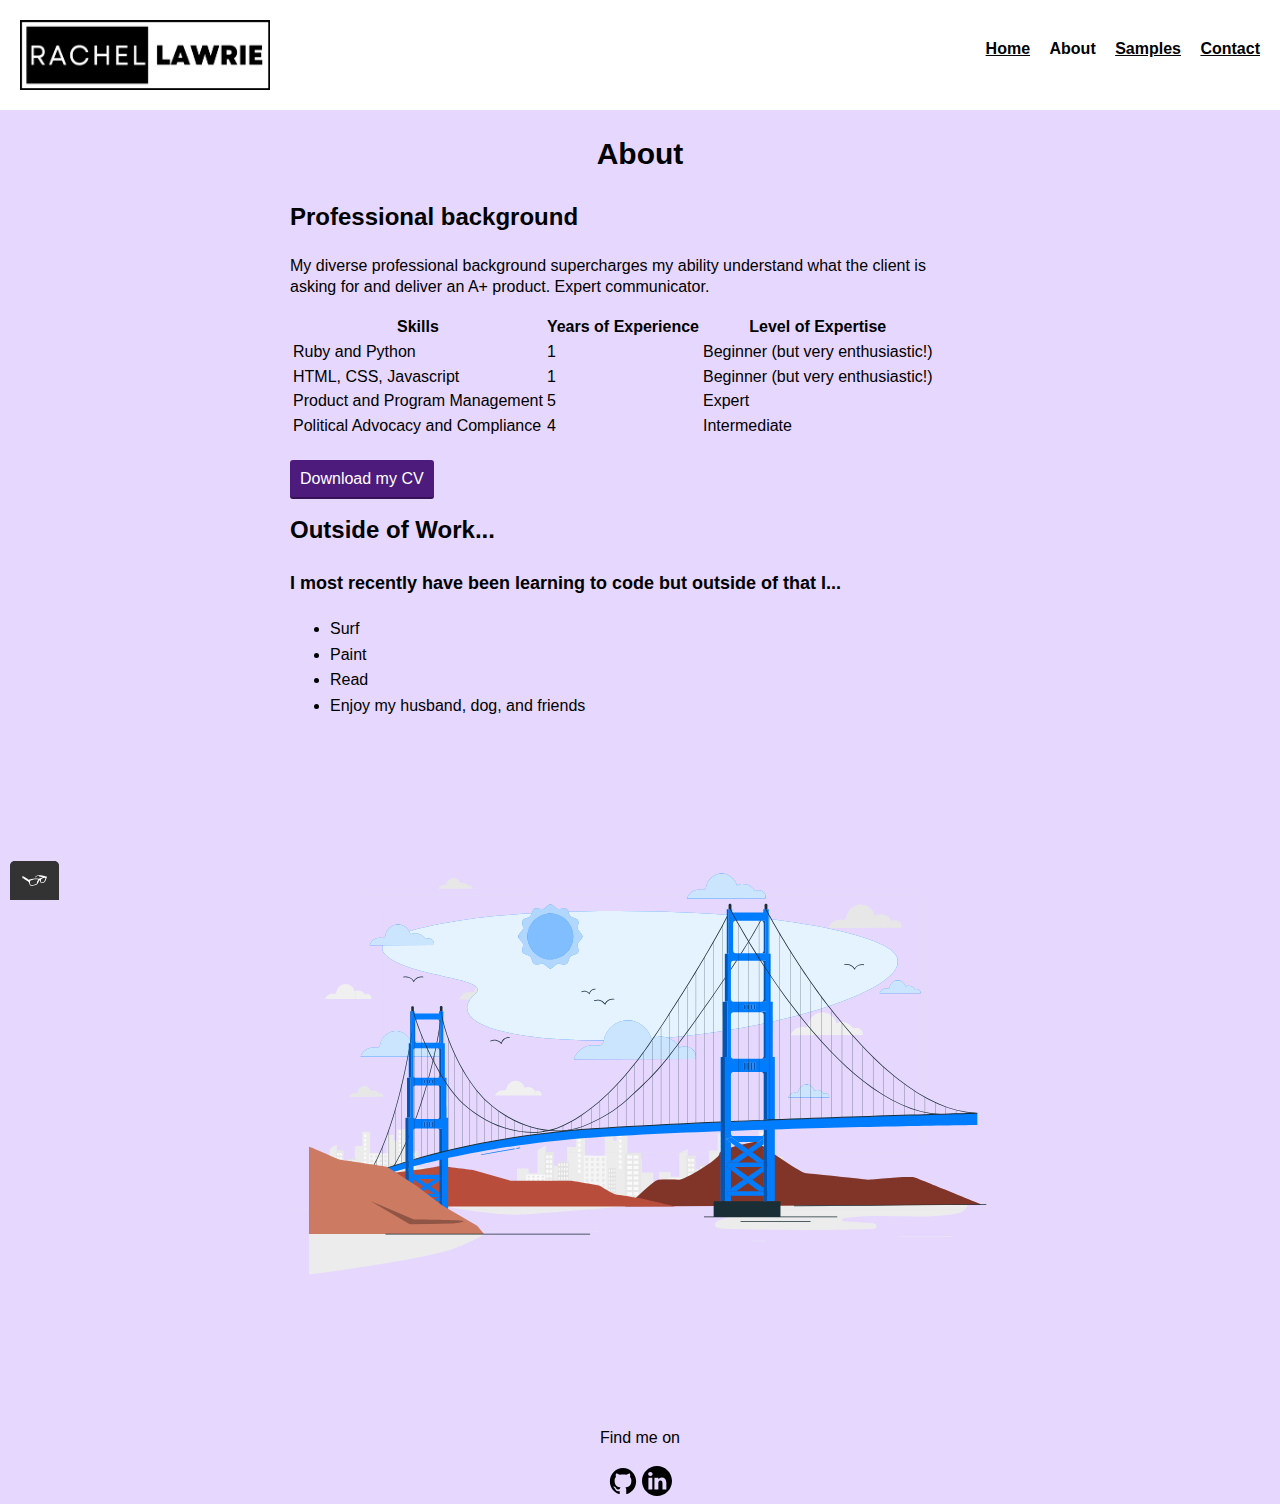
==== about.html @ 7df7d7ed "Initial commit" ====
<!DOCTYPE html>

<html>
  <head>
    <meta
      name="viewport"
      content="width=device-width, initial-scale=1"
      charset="utf-8"
    />
    <title>Rachel Lawrie - Portfolio</title>
    <link rel="shortcut icon" href="img/favicon-16x16.png" />
    <link rel="stylesheet" type="text/css" href="css/normalize.css" />
    <link rel="stylesheet" type="text/css" href="css/style.production.css" />
  </head>

  <body>
    <header class="page-header">
      <img
        class="page-header__item"
        width="250px"
        height="70px"
        src="img/logo.png"
        alt="Rachel Lawrie's personal logo"
      />
      <nav class="main-navigation page-header__item">
        <ul role="menubar" class="navigation-list">
          <li role="presentation">
            <a href="index.html" role="menuitem" class="navigation-list__item"
              >Home</a
            >
          </li>
          <li role="presentation">
            <a
              href="about.html"
              role="menuitem"
              class="navigation-list__item navigation-list__item--active"
              >About</a
            >
          </li>
          <li role="presentation">
            <a href="samples.html" role="menuitem" class="navigation-list__item"
              >Samples</a
            >
          </li>
          <li role="presentation">
            <a href="contact.html" role="menuitem" class="navigation-list__item"
              >Contact</a
            >
          </li>
        </ul>
      </nav>
    </header>

    <main>
      <div class="page-title">
        <h1 id="about.title">About</h1>
      </div>
      <div class="About_info">
        <script src="js/tota11y.min.js"></script>

        <h2>Professional background</h2>
        <p class="professionalbackground__item">
          My diverse professional background supercharges my ability understand
          what the client is <br />
          asking for and deliver an A+ product. Expert communicator.
        </p>
        <table class="professionalbackground__item">
          <thead>
            <tr>
              <th>Skills</th>
              <th>Years of Experience</th>
              <th>Level of Expertise</th>
            </tr>
          </thead>
          <trbody>
            <tr>
              <td>Ruby and Python</td>
              <td>1</td>
              <td>Beginner (but very enthusiastic!)</td>
            </tr>
            <tr>
              <td>HTML, CSS, Javascript</td>
              <td>1</td>
              <td>Beginner (but very enthusiastic!)</td>
            </tr>
            <tr>
              <td>Product and Program Management</td>
              <td>5</td>
              <td>Expert</td>
            </tr>
            <tr>
              <td>Political Advocacy and Compliance</td>
              <td>4</td>
              <td>Intermediate</td>
            </tr>
          </trbody>
        </table>
        <br />

        <a href="" class="button" download>Download my CV</a>

        <h2>Outside of Work...</h2>
        <h3>
          I most recently have been learning to code but outside of that I...
        </h3>
        <ul role="list of hobbies">
          <li>Surf</li>
          <li>Paint</li>
          <li>Read</li>
          <li>Enjoy my husband, dog, and friends</li>
        </ul>
        <div class="about-image-container">
          <svg
            xmlns:dc="http://purl.org/dc/elements/1.1/"
            xmlns:cc="http://creativecommons.org/ns#"
            xmlns:rdf="http://www.w3.org/1999/02/22-rdf-syntax-ns#"
            xmlns:svg="http://www.w3.org/2000/svg"
            xmlns="http://www.w3.org/2000/svg"
            viewBox="0 0 1000 666.66669"
            height="666.66669"
            width="1000"
            xml:space="preserve"
            id="svg2"
            version="1.1"
          >
            <metadata id="metadata8">
              <rdf:RDF
                ><cc:Work rdf:about=""
                  ><dc:format>image/svg+xml</dc:format
                  ><dc:type
                    rdf:resource="http://purl.org/dc/dcmitype/StillImage" /></cc:Work
              ></rdf:RDF>
            </metadata>
            <defs id="defs6">
              <clipPath id="clipPath18" clipPathUnits="userSpaceOnUse">
                <path id="path16" d="M 0,500 H 750 V 0 H 0 Z" />
              </clipPath>
              <clipPath id="clipPath1204" clipPathUnits="userSpaceOnUse">
                <path id="path1202" d="M 0,500 H 750 V 0 H 0 Z" />
              </clipPath>
              <clipPath id="clipPath1216" clipPathUnits="userSpaceOnUse">
                <path
                  id="path1214"
                  d="M 98.7044,418.485 H 651.296 V 279.764 H 98.7044 Z"
                />
              </clipPath>
              <clipPath id="clipPath1232" clipPathUnits="userSpaceOnUse">
                <path id="path1230" d="M 0,500 H 750 V 0 H 0 Z" />
              </clipPath>
              <clipPath id="clipPath1260" clipPathUnits="userSpaceOnUse">
                <path id="path1258" d="M 0,500 H 750 V 0 H 0 Z" />
              </clipPath>
              <clipPath id="clipPath1272" clipPathUnits="userSpaceOnUse">
                <path
                  id="path1270"
                  d="M 85.3528,404.085 H 154.392 V 381.917 H 85.3528 Z"
                />
              </clipPath>
              <clipPath id="clipPath1292" clipPathUnits="userSpaceOnUse">
                <path
                  id="path1290"
                  d="M 304.206,301.603 H 434.957 V 259.619 H 304.206 Z"
                />
              </clipPath>
              <clipPath id="clipPath1312" clipPathUnits="userSpaceOnUse">
                <path
                  id="path1310"
                  d="M 75.7084,290.032 H 161.487 V 262.488 H 75.7084 Z"
                />
              </clipPath>
              <clipPath id="clipPath1332" clipPathUnits="userSpaceOnUse">
                <path
                  id="path1330"
                  d="m 631.738,344.418 h 43.777 v -14.056 h -43.777 z"
                />
              </clipPath>
              <clipPath id="clipPath1352" clipPathUnits="userSpaceOnUse">
                <path
                  id="path1350"
                  d="M 533.913,232.745 H 577.69 V 218.688 H 533.913 Z"
                />
              </clipPath>
              <clipPath id="clipPath1372" clipPathUnits="userSpaceOnUse">
                <path
                  id="path1370"
                  d="m 425.333,458.848 h 84.42 v -27.107 h -84.42 z"
                />
              </clipPath>
              <clipPath id="clipPath1388" clipPathUnits="userSpaceOnUse">
                <path id="path1386" d="M 0,500 H 750 V 0 H 0 Z" />
              </clipPath>
              <clipPath id="clipPath1400" clipPathUnits="userSpaceOnUse">
                <path
                  id="path1398"
                  d="m 244.689,425.646 h 68.569 v -68.579 h -68.569 z"
                />
              </clipPath>
              <clipPath id="clipPath1420" clipPathUnits="userSpaceOnUse">
                <path
                  id="path1418"
                  d="m 254.466,415.862 h 49.012 V 366.85 h -49.012 z"
                />
              </clipPath>
              <clipPath id="clipPath1436" clipPathUnits="userSpaceOnUse">
                <path id="path1434" d="M 0,500 H 750 V 0 H 0 Z" />
              </clipPath>
              <clipPath id="clipPath1448" clipPathUnits="userSpaceOnUse">
                <path
                  id="path1446"
                  d="M 358.003,171.669 H 741.264 V 101.834 H 358.003 Z"
                />
              </clipPath>
              <clipPath id="clipPath1468" clipPathUnits="userSpaceOnUse">
                <path id="path1466" d="M 0,500 H 750 V 0 H 0 Z" />
              </clipPath>
              <clipPath id="clipPath1596" clipPathUnits="userSpaceOnUse">
                <path
                  id="path1594"
                  d="m 123.683,197.021 h 3.643 V 85.5879 h -3.643 z"
                />
              </clipPath>
              <clipPath id="clipPath1614" clipPathUnits="userSpaceOnUse">
                <path
                  id="path1612"
                  d="m 123.683,85.5879 h 3.643 v -0.5594 h -3.643 z"
                />
              </clipPath>
              <clipPath id="clipPath1628" clipPathUnits="userSpaceOnUse">
                <path
                  id="path1626"
                  d="m 158.47,185.391 h 0.246 v -0.076 h -0.246 z"
                />
              </clipPath>
              <clipPath id="clipPath1648" clipPathUnits="userSpaceOnUse">
                <path
                  id="path1646"
                  d="m 158.342,185.431 h 4.545 v -30.509 h -4.545 z"
                />
              </clipPath>
              <clipPath id="clipPath1664" clipPathUnits="userSpaceOnUse">
                <path
                  id="path1662"
                  d="m 160.047,89.8412 h 0.005 v -4.2533 h -0.005 z"
                />
              </clipPath>
              <clipPath id="clipPath1678" clipPathUnits="userSpaceOnUse">
                <path
                  id="path1676"
                  d="m 160.047,153.681 h 0.005 v -15.736 h -0.005 z"
                />
              </clipPath>
              <clipPath id="clipPath1694" clipPathUnits="userSpaceOnUse">
                <path
                  id="path1692"
                  d="m 160.047,93.6655 h 0.005 v -0.3979 h -0.005 z"
                />
              </clipPath>
              <clipPath id="clipPath1710" clipPathUnits="userSpaceOnUse">
                <path
                  id="path1708"
                  d="m 160.047,108.503 h 0.005 V 95.8851 h -0.005 z"
                />
              </clipPath>
              <clipPath id="clipPath1726" clipPathUnits="userSpaceOnUse">
                <path
                  id="path1724"
                  d="m 160.047,129.6 h 0.005 v -12.619 h -0.005 z"
                />
              </clipPath>
              <clipPath id="clipPath1746" clipPathUnits="userSpaceOnUse">
                <path
                  id="path1744"
                  d="m 160.047,153.681 h 2.755 V 85.5879 h -2.755 z"
                />
              </clipPath>
              <clipPath id="clipPath1762" clipPathUnits="userSpaceOnUse">
                <path
                  id="path1760"
                  d="m 125.372,239.842 h 0.07 v -42.821 h -0.07 z"
                />
              </clipPath>
              <clipPath id="clipPath1782" clipPathUnits="userSpaceOnUse">
                <path
                  id="path1780"
                  d="m 125.372,239.842 h 3.823 v -42.821 h -3.823 z"
                />
              </clipPath>
              <clipPath id="clipPath1798" clipPathUnits="userSpaceOnUse">
                <path
                  id="path1796"
                  d="m 127.202,276.883 h 1.633 v -10e-4 h -1.633 z"
                />
              </clipPath>
              <clipPath id="clipPath1816" clipPathUnits="userSpaceOnUse">
                <path
                  id="path1814"
                  d="m 127.202,276.883 h 2.614 v -37.051 h -2.614 z"
                />
              </clipPath>
              <clipPath id="clipPath1834" clipPathUnits="userSpaceOnUse">
                <path
                  id="path1832"
                  d="m 127.202,239.842 h 1.993 v -0.01 h -1.993 z"
                />
              </clipPath>
              <clipPath id="clipPath1848" clipPathUnits="userSpaceOnUse">
                <path
                  id="path1846"
                  d="m 127.202,239.842 h 1.993 v -0.01 h -1.993 z"
                />
              </clipPath>
              <clipPath id="clipPath1866" clipPathUnits="userSpaceOnUse">
                <path
                  id="path1864"
                  d="m 128.835,311.152 h 1.552 v -34.269 h -1.552 z"
                />
              </clipPath>
              <clipPath id="clipPath1882" clipPathUnits="userSpaceOnUse">
                <path
                  id="path1880"
                  d="m 158.1,240.783 h 1.637 v -0.951 H 158.1 Z"
                />
              </clipPath>
              <clipPath id="clipPath1902" clipPathUnits="userSpaceOnUse">
                <path
                  id="path1900"
                  d="m 158.1,271.395 h 3.765 V 239.832 H 158.1 Z"
                />
              </clipPath>
              <clipPath id="clipPath1918" clipPathUnits="userSpaceOnUse">
                <path
                  id="path1916"
                  d="m 158.1,196.622 h 1.637 v -0.95 H 158.1 Z"
                />
              </clipPath>
              <clipPath id="clipPath1938" clipPathUnits="userSpaceOnUse">
                <path
                  id="path1936"
                  d="m 158.1,231.931 h 3.765 V 195.672 H 158.1 Z"
                />
              </clipPath>
              <clipPath id="clipPath1954" clipPathUnits="userSpaceOnUse">
                <path
                  id="path1952"
                  d="m 157.574,278.257 h 2.163 v -0.95 h -2.163 z"
                />
              </clipPath>
              <clipPath id="clipPath1974" clipPathUnits="userSpaceOnUse">
                <path
                  id="path1972"
                  d="m 158.1,302.319 h 3.239 V 277.307 H 158.1 Z"
                />
              </clipPath>
              <clipPath id="clipPath1994" clipPathUnits="userSpaceOnUse">
                <path
                  id="path1992"
                  d="m 143.306,193.055 h 1.619 v -6 h -1.619 z"
                />
              </clipPath>
              <clipPath id="clipPath2014" clipPathUnits="userSpaceOnUse">
                <path
                  id="path2012"
                  d="m 146.053,193.055 h 1.619 v -6 h -1.619 z"
                />
              </clipPath>
              <clipPath id="clipPath2034" clipPathUnits="userSpaceOnUse">
                <path
                  id="path2032"
                  d="m 148.8,193.055 h 1.619 v -6 H 148.8 Z"
                />
              </clipPath>
              <clipPath id="clipPath2054" clipPathUnits="userSpaceOnUse">
                <path
                  id="path2052"
                  d="m 151.547,193.055 h 1.619 v -6 h -1.619 z"
                />
              </clipPath>
              <clipPath id="clipPath2074" clipPathUnits="userSpaceOnUse">
                <path
                  id="path2072"
                  d="m 143.306,237.859 h 1.619 v -3.824 h -1.619 z"
                />
              </clipPath>
              <clipPath id="clipPath2094" clipPathUnits="userSpaceOnUse">
                <path
                  id="path2092"
                  d="m 146.053,237.859 h 1.619 v -3.824 h -1.619 z"
                />
              </clipPath>
              <clipPath id="clipPath2114" clipPathUnits="userSpaceOnUse">
                <path
                  id="path2112"
                  d="m 148.8,237.859 h 1.619 v -3.824 H 148.8 Z"
                />
              </clipPath>
              <clipPath id="clipPath2134" clipPathUnits="userSpaceOnUse">
                <path
                  id="path2132"
                  d="m 151.547,237.859 h 1.619 v -3.824 h -1.619 z"
                />
              </clipPath>
              <clipPath id="clipPath2232" clipPathUnits="userSpaceOnUse">
                <path id="path2230" d="m 461.417,262.082 v 0 -154.507 0 z" />
              </clipPath>
              <clipPath id="clipPath2252" clipPathUnits="userSpaceOnUse">
                <path
                  id="path2250"
                  d="m 461.417,262.082 h 4.624 V 107.575 h -4.624 z"
                />
              </clipPath>
              <clipPath id="clipPath2270" clipPathUnits="userSpaceOnUse">
                <path
                  id="path2268"
                  d="m 461.417,107.575 h 4.624 v -0.776 h -4.624 z"
                />
              </clipPath>
              <clipPath id="clipPath2284" clipPathUnits="userSpaceOnUse">
                <path
                  id="path2282"
                  d="m 506.922,245.07 h 0.412 v -0.709 h -0.412 z"
                />
              </clipPath>
              <clipPath id="clipPath2300" clipPathUnits="userSpaceOnUse">
                <path
                  id="path2298"
                  d="m 505.531,245.961 h 0.717 v -0.291 h -0.717 z"
                />
              </clipPath>
              <clipPath id="clipPath2316" clipPathUnits="userSpaceOnUse">
                <path
                  id="path2314"
                  d="m 506.26,245.662 h 0.622 v -0.534 h -0.622 z"
                />
              </clipPath>
              <clipPath id="clipPath2332" clipPathUnits="userSpaceOnUse">
                <path
                  id="path2330"
                  d="m 507.338,244.352 h 0.205 v -0.825 h -0.205 z"
                />
              </clipPath>
              <clipPath id="clipPath2352" clipPathUnits="userSpaceOnUse">
                <path
                  id="path2350"
                  d="m 505.407,246.012 h 5.769 v -50.92 h -5.769 z"
                />
              </clipPath>
              <clipPath id="clipPath2368" clipPathUnits="userSpaceOnUse">
                <path
                  id="path2366"
                  d="m 507.572,184.406 h 0.005 v -4.237 h -0.005 z"
                />
              </clipPath>
              <clipPath id="clipPath2384" clipPathUnits="userSpaceOnUse">
                <path
                  id="path2382"
                  d="m 507.572,168.599 h 0.005 v -17.496 h -0.005 z"
                />
              </clipPath>
              <clipPath id="clipPath2400" clipPathUnits="userSpaceOnUse">
                <path
                  id="path2398"
                  d="m 507.572,139.348 h 0.005 v -17.496 h -0.005 z"
                />
              </clipPath>
              <clipPath id="clipPath2416" clipPathUnits="userSpaceOnUse">
                <path
                  id="path2414"
                  d="m 507.572,118.775 h 0.005 v -0.552 h -0.005 z"
                />
              </clipPath>
              <clipPath id="clipPath2432" clipPathUnits="userSpaceOnUse">
                <path
                  id="path2430"
                  d="m 507.572,113.472 h 0.005 v -5.897 h -0.005 z"
                />
              </clipPath>
              <clipPath id="clipPath2450" clipPathUnits="userSpaceOnUse">
                <path
                  id="path2448"
                  d="m 507.572,184.406 h 3.496 v -76.831 h -3.496 z"
                />
              </clipPath>
              <clipPath id="clipPath2466" clipPathUnits="userSpaceOnUse">
                <path
                  id="path2464"
                  d="m 463.562,321.454 h 0.088 v -59.372 h -0.088 z"
                />
              </clipPath>
              <clipPath id="clipPath2486" clipPathUnits="userSpaceOnUse">
                <path
                  id="path2484"
                  d="m 463.562,321.454 h 4.852 v -59.372 h -4.852 z"
                />
              </clipPath>
              <clipPath id="clipPath2502" clipPathUnits="userSpaceOnUse">
                <path
                  id="path2500"
                  d="m 465.884,372.814 h 2.073 v -0.001 h -2.073 z"
                />
              </clipPath>
              <clipPath id="clipPath2520" clipPathUnits="userSpaceOnUse">
                <path
                  id="path2518"
                  d="m 465.884,372.814 h 3.318 v -51.373 h -3.318 z"
                />
              </clipPath>
              <clipPath id="clipPath2538" clipPathUnits="userSpaceOnUse">
                <path
                  id="path2536"
                  d="m 465.884,321.454 h 2.53 v -0.013 h -2.53 z"
                />
              </clipPath>
              <clipPath id="clipPath2552" clipPathUnits="userSpaceOnUse">
                <path
                  id="path2550"
                  d="m 465.884,321.454 h 2.53 v -0.013 h -2.53 z"
                />
              </clipPath>
              <clipPath id="clipPath2570" clipPathUnits="userSpaceOnUse">
                <path
                  id="path2568"
                  d="m 467.957,420.329 h 1.969 v -47.515 h -1.969 z"
                />
              </clipPath>
              <clipPath id="clipPath2586" clipPathUnits="userSpaceOnUse">
                <path
                  id="path2584"
                  d="m 505.099,322.759 h 2.079 v -1.318 h -2.079 z"
                />
              </clipPath>
              <clipPath id="clipPath2606" clipPathUnits="userSpaceOnUse">
                <path
                  id="path2604"
                  d="m 505.099,365.205 h 4.779 v -43.764 h -4.779 z"
                />
              </clipPath>
              <clipPath id="clipPath2622" clipPathUnits="userSpaceOnUse">
                <path
                  id="path2620"
                  d="m 505.099,261.529 h 2.079 v -1.318 h -2.079 z"
                />
              </clipPath>
              <clipPath id="clipPath2642" clipPathUnits="userSpaceOnUse">
                <path
                  id="path2640"
                  d="m 505.099,310.486 h 4.779 v -50.275 h -4.779 z"
                />
              </clipPath>
              <clipPath id="clipPath2658" clipPathUnits="userSpaceOnUse">
                <path
                  id="path2656"
                  d="m 504.432,374.719 h 2.746 v -1.317 h -2.746 z"
                />
              </clipPath>
              <clipPath id="clipPath2678" clipPathUnits="userSpaceOnUse">
                <path
                  id="path2676"
                  d="m 505.099,408.082 h 4.112 v -34.68 h -4.112 z"
                />
              </clipPath>
              <clipPath id="clipPath2698" clipPathUnits="userSpaceOnUse">
                <path
                  id="path2696"
                  d="m 486.323,256.582 h 2.055 v -8.318 h -2.055 z"
                />
              </clipPath>
              <clipPath id="clipPath2718" clipPathUnits="userSpaceOnUse">
                <path
                  id="path2716"
                  d="m 489.81,256.582 h 2.055 v -8.318 h -2.055 z"
                />
              </clipPath>
              <clipPath id="clipPath2738" clipPathUnits="userSpaceOnUse">
                <path
                  id="path2736"
                  d="m 493.297,256.582 h 2.054 v -8.318 h -2.054 z"
                />
              </clipPath>
              <clipPath id="clipPath2758" clipPathUnits="userSpaceOnUse">
                <path
                  id="path2756"
                  d="m 496.783,256.582 h 2.055 v -8.318 h -2.055 z"
                />
              </clipPath>
              <clipPath id="clipPath2778" clipPathUnits="userSpaceOnUse">
                <path
                  id="path2776"
                  d="m 486.323,318.706 h 2.055 v -5.303 h -2.055 z"
                />
              </clipPath>
              <clipPath id="clipPath2798" clipPathUnits="userSpaceOnUse">
                <path
                  id="path2796"
                  d="m 489.81,318.706 h 2.055 v -5.303 h -2.055 z"
                />
              </clipPath>
              <clipPath id="clipPath2818" clipPathUnits="userSpaceOnUse">
                <path
                  id="path2816"
                  d="m 493.297,318.706 h 2.054 v -5.303 h -2.054 z"
                />
              </clipPath>
              <clipPath id="clipPath2838" clipPathUnits="userSpaceOnUse">
                <path
                  id="path2836"
                  d="m 496.783,318.706 h 2.055 v -5.303 h -2.055 z"
                />
              </clipPath>
              <clipPath id="clipPath2854" clipPathUnits="userSpaceOnUse">
                <path
                  id="path2852"
                  d="m 123.683,150.618 h 3.677 v -8.21 h -3.677 z"
                />
              </clipPath>
              <clipPath id="clipPath2994" clipPathUnits="userSpaceOnUse">
                <path id="path2992" d="M 0,500 H 750 V 0 H 0 Z" />
              </clipPath>
              <clipPath id="clipPath3006" clipPathUnits="userSpaceOnUse">
                <path
                  id="path3004"
                  d="M 86.1746,107.788 H 186.295 V 82.5495 H 86.1746 Z"
                />
              </clipPath>
              <clipPath id="clipPath3022" clipPathUnits="userSpaceOnUse">
                <path id="path3020" d="M 0,500 H 750 V 0 H 0 Z" />
              </clipPath>
            </defs>
            <g
              transform="matrix(1.3333333,0,0,-1.3333333,0,666.66667)"
              id="g10"
            >
              <g id="g12">
                <g clip-path="url(#clipPath18)" id="g14">
                  <g transform="translate(20.3165,72.6022)" id="g20">
                    <path
                      id="path22"
                      style="
                        fill: #ececec;
                        fill-opacity: 1;
                        fill-rule: nonzero;
                        stroke: none;
                      "
                      d="m 0,0 v -43.562 c 0,0 127.531,16.346 157.565,28.698 C 187.599,-2.512 187.557,0 187.557,0 Z"
                    />
                  </g>
                  <g transform="translate(172.1941,100.8194)" id="g24">
                    <path
                      id="path26"
                      style="
                        fill: #ececec;
                        fill-opacity: 1;
                        fill-rule: nonzero;
                        stroke: none;
                      "
                      d="M 0,0 C 0,0 45.74,-8.034 69.669,-7.641 93.598,-7.249 218.182,4.473 216.706,3.599 215.231,2.726 4.295,5.019 0,5.634 -4.295,6.248 1.134,-2.013 1.134,-2.013"
                    />
                  </g>
                  <g transform="translate(450.424,103.0339)" id="g28">
                    <path
                      id="path30"
                      style="
                        fill: #ececec;
                        fill-opacity: 1;
                        fill-rule: nonzero;
                        stroke: none;
                      "
                      d="m 0,0 21.301,-2.119 c 4.846,-0.483 5.719,-7.178 1.159,-8.887 L 7.649,-16.555 c -1.307,-0.489 -2.388,-1.523 -2.763,-2.866 -1.047,-3.74 3.932,-5.368 7.556,-5.475 54.197,-1.592 108.438,-1.691 162.641,-0.299 1.422,0.037 2.729,0.991 3.008,2.386 0.491,2.457 -2.637,3.484 -4.984,3.66 l -30.487,2.281 c -1.771,0.133 -1.885,2.691 -0.133,2.986 38.851,6.532 79.574,-1.878 118.666,4.669 3.226,0.54 6.518,1.213 9.29,2.95 2.771,1.736 4.954,4.763 4.808,8.031 z"
                    />
                  </g>
                  <g transform="translate(98.7753,222.598)" id="g32">
                    <path
                      id="path34"
                      style="
                        fill: #e7e7e7;
                        fill-opacity: 1;
                        fill-rule: nonzero;
                        stroke: none;
                      "
                      d="m 0,0 c -1.01,0.763 -2.484,0.85 -3.577,0.21 -1.45,2.93 -5.491,4.224 -8.373,2.68 -0.752,3.157 -3.863,5.585 -7.109,5.546 -3.246,-0.039 -6.298,-2.541 -6.974,-5.716 -0.107,-0.504 -0.178,-1.057 -0.539,-1.426 -0.587,-0.599 -1.565,-0.398 -2.401,-0.333 -2.629,0.206 -5.274,-1.64 -5.989,-4.178 L 1.239,-3.085 C 1.556,-1.859 1.01,-0.763 0,0"
                    />
                  </g>
                  <g transform="translate(194.0587,445.5602)" id="g36">
                    <path
                      id="path38"
                      style="
                        fill: #e7e7e7;
                        fill-opacity: 1;
                        fill-rule: nonzero;
                        stroke: none;
                      "
                      d="m 0,0 c -1.01,0.763 -2.484,0.85 -3.577,0.21 -1.45,2.93 -5.491,4.224 -8.373,2.68 -0.752,3.157 -3.864,5.585 -7.109,5.546 -3.246,-0.039 -6.298,-2.541 -6.974,-5.716 -0.107,-0.504 -0.178,-1.057 -0.539,-1.426 -0.587,-0.599 -1.565,-0.398 -2.401,-0.333 -2.629,0.206 -5.274,-1.64 -5.989,-4.178 L 1.239,-3.085 C 1.556,-1.859 1.01,-0.763 0,0"
                    />
                  </g>
                  <g transform="translate(247.5301,329.876)" id="g40">
                    <path
                      id="path42"
                      style="
                        fill: #e7e7e7;
                        fill-opacity: 1;
                        fill-rule: nonzero;
                        stroke: none;
                      "
                      d="m 0,0 c -1.909,1.442 -4.694,1.606 -6.759,0.396 -2.741,5.538 -10.378,7.982 -15.824,5.065 -1.421,5.967 -7.301,10.554 -13.435,10.48 -6.134,-0.074 -11.901,-4.8 -13.178,-10.801 -0.203,-0.953 -0.337,-1.998 -1.019,-2.694 -1.108,-1.132 -2.958,-0.752 -4.537,-0.629 -4.967,0.387 -9.966,-3.1 -11.317,-7.896 L 2.341,-5.83 C 2.94,-3.514 1.909,-1.442 0,0"
                    />
                  </g>
                  <g transform="translate(428.1104,375.8338)" id="g44">
                    <path
                      id="path46"
                      style="
                        fill: #f0f0f0;
                        fill-opacity: 1;
                        fill-rule: nonzero;
                        stroke: none;
                      "
                      d="m 0,0 c -2.355,1.779 -5.79,1.981 -8.337,0.489 -3.38,6.831 -12.8,9.845 -19.518,6.246 -1.752,7.361 -9.005,13.018 -16.57,12.928 -7.566,-0.091 -14.68,-5.922 -16.255,-13.323 -0.25,-1.176 -0.416,-2.464 -1.257,-3.323 -1.367,-1.396 -3.648,-0.928 -5.596,-0.776 -6.127,0.478 -12.292,-3.823 -13.959,-9.739 l 84.38,0.307 C 3.627,-4.334 2.355,-1.779 0,0"
                    />
                  </g>
                  <g transform="translate(267.7837,225.2203)" id="g48">
                    <path
                      id="path50"
                      style="
                        fill: #f0f0f0;
                        fill-opacity: 1;
                        fill-rule: nonzero;
                        stroke: none;
                      "
                      d="m 0,0 c -1.387,1.048 -3.412,1.167 -4.912,0.288 -1.992,4.025 -7.542,5.801 -11.5,3.68 -1.032,4.337 -5.305,7.671 -9.763,7.617 -4.458,-0.054 -8.649,-3.489 -9.577,-7.849 -0.148,-0.693 -0.245,-1.452 -0.741,-1.959 -0.805,-0.822 -2.149,-0.546 -3.297,-0.456 -3.61,0.281 -7.243,-2.253 -8.224,-5.739 L 1.701,-4.237 C 2.137,-2.553 1.387,-1.048 0,0"
                    />
                  </g>
                  <g transform="translate(85.566,328.6444)" id="g52">
                    <path
                      id="path54"
                      style="
                        fill: #f0f0f0;
                        fill-opacity: 1;
                        fill-rule: nonzero;
                        stroke: none;
                      "
                      d="m 0,0 c -1.387,1.048 -3.412,1.167 -4.912,0.288 -1.992,4.025 -7.542,5.801 -11.5,3.68 -1.033,4.337 -5.306,7.671 -9.763,7.617 -4.458,-0.054 -8.649,-3.489 -9.577,-7.849 -0.148,-0.693 -0.245,-1.452 -0.741,-1.959 -0.805,-0.822 -2.15,-0.546 -3.297,-0.456 -3.61,0.281 -7.243,-2.253 -8.225,-5.739 L 1.701,-4.237 C 2.137,-2.553 1.387,-1.048 0,0"
                    />
                  </g>
                  <g transform="translate(652.3975,407.3089)" id="g56">
                    <path
                      id="path58"
                      style="
                        fill: #e7e7e7;
                        fill-opacity: 1;
                        fill-rule: nonzero;
                        stroke: none;
                      "
                      d="m 0,0 c -2.178,1.645 -5.355,1.832 -7.71,0.452 -3.126,6.317 -11.837,9.105 -18.05,5.777 -1.621,6.807 -8.328,12.039 -15.324,11.955 C -48.081,18.1 -54.66,12.708 -56.117,5.864 -56.348,4.776 -56.502,3.584 -57.279,2.79 -58.543,1.499 -60.653,1.932 -62.454,2.073 -68.121,2.515 -73.822,-1.464 -75.363,-6.934 L 2.671,-6.65 C 3.354,-4.008 2.178,-1.645 0,0"
                    />
                  </g>
                  <g transform="translate(610.8218,292.1681)" id="g60">
                    <path
                      id="path62"
                      style="
                        fill: #f0f0f0;
                        fill-opacity: 1;
                        fill-rule: nonzero;
                        stroke: none;
                      "
                      d="m 0,0 c -2.148,1.622 -5.281,1.807 -7.604,0.446 -3.082,6.23 -11.674,8.979 -17.801,5.697 -1.598,6.713 -8.212,11.873 -15.113,11.79 -6.9,-0.083 -13.388,-5.401 -14.824,-12.15 -0.229,-1.073 -0.38,-2.248 -1.147,-3.032 -1.246,-1.273 -3.327,-0.845 -5.103,-0.707 -5.589,0.436 -11.212,-3.487 -12.731,-8.883 L 2.634,-6.558 C 3.308,-3.952 2.147,-1.623 0,0"
                    />
                  </g>
                  <g transform="translate(376.8732,138.49)" id="g64">
                    <path
                      id="path66"
                      style="
                        fill: #ececec;
                        fill-opacity: 1;
                        fill-rule: nonzero;
                        stroke: none;
                      "
                      d="m 0,0 v 14.787 h -9.156 v -3.372 h -6.102 V 48.352 H -26.992 V 33.814 h -3.52 v 7.26 h -9.156 V 5.668 h -12.91 v 12.51 h -8.094 v 27.121 h -9.991 V 27.218 h -9.389 v -38.952 h -7.275 V 7.234 h -7.512 v 12.205 h -7.979 v 9.371 l -8.904,-4.697 v -25.07 h -9.389 v 5.171 h -12.543 V -32.122 L 12.339,-32.193 V 0 Z"
                    />
                  </g>
                  <g transform="translate(282.6465,106.3483)" id="g68">
                    <path
                      id="path70"
                      style="
                        fill: #e7e7e7;
                        fill-opacity: 1;
                        fill-rule: nonzero;
                        stroke: none;
                      "
                      d="M 0,0 V 54.062 H -9.975 V -0.051 C -6.818,0.027 0,0 0,0"
                    />
                  </g>
                  <g transform="translate(273.5614,106.2971)" id="g72">
                    <path
                      id="path74"
                      style="
                        fill: #fafafa;
                        fill-opacity: 1;
                        fill-rule: nonzero;
                        stroke: none;
                      "
                      d="M 0,0 V 29.733 H -20.53 V 0.066 Z"
                    />
                  </g>
                  <g transform="translate(298.5055,106.3409)" id="g76">
                    <path
                      id="path78"
                      style="
                        fill: #e1e1e1;
                        fill-opacity: 1;
                        fill-rule: nonzero;
                        stroke: none;
                      "
                      d="M 0,0 V 43.649 H -11.63 V 0.006 Z"
                    />
                  </g>
                  <path
                    id="path80"
                    style="
                      fill: #fafafa;
                      fill-opacity: 1;
                      fill-rule: nonzero;
                      stroke: none;
                    "
                    d="m 287.758,148.28 h 1.41 v -2.908 h -1.41 z"
                  />
                  <path
                    id="path82"
                    style="
                      fill: #fafafa;
                      fill-opacity: 1;
                      fill-rule: nonzero;
                      stroke: none;
                    "
                    d="m 290.578,148.28 h 1.41 v -2.908 h -1.41 z"
                  />
                  <path
                    id="path84"
                    style="
                      fill: #fafafa;
                      fill-opacity: 1;
                      fill-rule: nonzero;
                      stroke: none;
                    "
                    d="m 293.397,148.28 h 1.41 v -2.908 h -1.41 z"
                  />
                  <path
                    id="path86"
                    style="
                      fill: #fafafa;
                      fill-opacity: 1;
                      fill-rule: nonzero;
                      stroke: none;
                    "
                    d="m 296.217,148.28 h 1.41 v -2.908 h -1.41 z"
                  />
                  <path
                    id="path88"
                    style="
                      fill: #fafafa;
                      fill-opacity: 1;
                      fill-rule: nonzero;
                      stroke: none;
                    "
                    d="m 287.758,143.402 h 1.41 v -2.908 h -1.41 z"
                  />
                  <path
                    id="path90"
                    style="
                      fill: #fafafa;
                      fill-opacity: 1;
                      fill-rule: nonzero;
                      stroke: none;
                    "
                    d="m 290.578,143.402 h 1.41 v -2.908 h -1.41 z"
                  />
                  <path
                    id="path92"
                    style="
                      fill: #fafafa;
                      fill-opacity: 1;
                      fill-rule: nonzero;
                      stroke: none;
                    "
                    d="m 293.397,143.402 h 1.41 v -2.908 h -1.41 z"
                  />
                  <path
                    id="path94"
                    style="
                      fill: #fafafa;
                      fill-opacity: 1;
                      fill-rule: nonzero;
                      stroke: none;
                    "
                    d="m 296.217,143.402 h 1.41 v -2.908 h -1.41 z"
                  />
                  <path
                    id="path96"
                    style="
                      fill: #fafafa;
                      fill-opacity: 1;
                      fill-rule: nonzero;
                      stroke: none;
                    "
                    d="m 287.758,138.527 h 1.41 v -2.908 h -1.41 z"
                  />
                  <path
                    id="path98"
                    style="
                      fill: #fafafa;
                      fill-opacity: 1;
                      fill-rule: nonzero;
                      stroke: none;
                    "
                    d="m 290.578,138.527 h 1.41 v -2.908 h -1.41 z"
                  />
                  <path
                    id="path100"
                    style="
                      fill: #fafafa;
                      fill-opacity: 1;
                      fill-rule: nonzero;
                      stroke: none;
                    "
                    d="m 293.397,138.527 h 1.41 v -2.908 h -1.41 z"
                  />
                  <path
                    id="path102"
                    style="
                      fill: #fafafa;
                      fill-opacity: 1;
                      fill-rule: nonzero;
                      stroke: none;
                    "
                    d="m 296.217,138.527 h 1.41 v -2.908 h -1.41 z"
                  />
                  <path
                    id="path104"
                    style="
                      fill: #fafafa;
                      fill-opacity: 1;
                      fill-rule: nonzero;
                      stroke: none;
                    "
                    d="m 287.758,133.652 h 1.41 v -2.908 h -1.41 z"
                  />
                  <path
                    id="path106"
                    style="
                      fill: #fafafa;
                      fill-opacity: 1;
                      fill-rule: nonzero;
                      stroke: none;
                    "
                    d="m 290.578,133.652 h 1.41 v -2.908 h -1.41 z"
                  />
                  <path
                    id="path108"
                    style="
                      fill: #fafafa;
                      fill-opacity: 1;
                      fill-rule: nonzero;
                      stroke: none;
                    "
                    d="m 293.397,133.652 h 1.41 v -2.908 h -1.41 z"
                  />
                  <path
                    id="path110"
                    style="
                      fill: #fafafa;
                      fill-opacity: 1;
                      fill-rule: nonzero;
                      stroke: none;
                    "
                    d="m 296.217,133.652 h 1.41 v -2.908 h -1.41 z"
                  />
                  <path
                    id="path112"
                    style="
                      fill: #fafafa;
                      fill-opacity: 1;
                      fill-rule: nonzero;
                      stroke: none;
                    "
                    d="m 287.758,128.778 h 1.41 v -2.908 h -1.41 z"
                  />
                  <path
                    id="path114"
                    style="
                      fill: #fafafa;
                      fill-opacity: 1;
                      fill-rule: nonzero;
                      stroke: none;
                    "
                    d="m 290.578,128.778 h 1.41 v -2.908 h -1.41 z"
                  />
                  <path
                    id="path116"
                    style="
                      fill: #fafafa;
                      fill-opacity: 1;
                      fill-rule: nonzero;
                      stroke: none;
                    "
                    d="m 293.397,128.778 h 1.41 v -2.908 h -1.41 z"
                  />
                  <path
                    id="path118"
                    style="
                      fill: #fafafa;
                      fill-opacity: 1;
                      fill-rule: nonzero;
                      stroke: none;
                    "
                    d="m 296.217,128.778 h 1.41 v -2.908 h -1.41 z"
                  />
                  <path
                    id="path120"
                    style="
                      fill: #fafafa;
                      fill-opacity: 1;
                      fill-rule: nonzero;
                      stroke: none;
                    "
                    d="m 287.758,123.903 h 1.41 v -2.908 h -1.41 z"
                  />
                  <path
                    id="path122"
                    style="
                      fill: #fafafa;
                      fill-opacity: 1;
                      fill-rule: nonzero;
                      stroke: none;
                    "
                    d="m 290.578,123.903 h 1.41 v -2.908 h -1.41 z"
                  />
                  <path
                    id="path124"
                    style="
                      fill: #fafafa;
                      fill-opacity: 1;
                      fill-rule: nonzero;
                      stroke: none;
                    "
                    d="m 293.397,123.903 h 1.41 v -2.908 h -1.41 z"
                  />
                  <path
                    id="path126"
                    style="
                      fill: #fafafa;
                      fill-opacity: 1;
                      fill-rule: nonzero;
                      stroke: none;
                    "
                    d="m 296.217,123.903 h 1.41 v -2.908 h -1.41 z"
                  />
                  <path
                    id="path128"
                    style="
                      fill: #fafafa;
                      fill-opacity: 1;
                      fill-rule: nonzero;
                      stroke: none;
                    "
                    d="m 287.758,119.029 h 1.41 v -2.908 h -1.41 z"
                  />
                  <path
                    id="path130"
                    style="
                      fill: #fafafa;
                      fill-opacity: 1;
                      fill-rule: nonzero;
                      stroke: none;
                    "
                    d="m 290.578,119.029 h 1.41 v -2.908 h -1.41 z"
                  />
                  <path
                    id="path132"
                    style="
                      fill: #fafafa;
                      fill-opacity: 1;
                      fill-rule: nonzero;
                      stroke: none;
                    "
                    d="m 293.397,119.029 h 1.41 v -2.908 h -1.41 z"
                  />
                  <path
                    id="path134"
                    style="
                      fill: #fafafa;
                      fill-opacity: 1;
                      fill-rule: nonzero;
                      stroke: none;
                    "
                    d="m 296.217,119.029 h 1.41 v -2.908 h -1.41 z"
                  />
                  <path
                    id="path136"
                    style="
                      fill: #fafafa;
                      fill-opacity: 1;
                      fill-rule: nonzero;
                      stroke: none;
                    "
                    d="m 287.758,114.15 h 1.41 v -2.908 h -1.41 z"
                  />
                  <path
                    id="path138"
                    style="
                      fill: #fafafa;
                      fill-opacity: 1;
                      fill-rule: nonzero;
                      stroke: none;
                    "
                    d="m 290.578,114.15 h 1.41 v -2.908 h -1.41 z"
                  />
                  <path
                    id="path140"
                    style="
                      fill: #fafafa;
                      fill-opacity: 1;
                      fill-rule: nonzero;
                      stroke: none;
                    "
                    d="m 293.397,114.15 h 1.41 v -2.908 h -1.41 z"
                  />
                  <path
                    id="path142"
                    style="
                      fill: #fafafa;
                      fill-opacity: 1;
                      fill-rule: nonzero;
                      stroke: none;
                    "
                    d="m 296.217,114.15 h 1.41 v -2.908 h -1.41 z"
                  />
                  <g transform="translate(338.9191,106.3214)" id="g144">
                    <path
                      id="path146"
                      style="
                        fill: #f5f5f5;
                        fill-opacity: 1;
                        fill-rule: nonzero;
                        stroke: none;
                      "
                      d="M 0,0 V 49.886 H -24.113 V -0.017 c 0,0 23.928,-0.007 24.113,0.017"
                    />
                  </g>
                  <path
                    id="path148"
                    style="
                      fill: #e7e7e7;
                      fill-opacity: 1;
                      fill-rule: nonzero;
                      stroke: none;
                    "
                    d="m 316.616,154.219 h 2.923 v -3.35 h -2.923 z"
                  />
                  <path
                    id="path150"
                    style="
                      fill: #e7e7e7;
                      fill-opacity: 1;
                      fill-rule: nonzero;
                      stroke: none;
                    "
                    d="m 322.466,154.219 h 2.923 v -3.35 h -2.923 z"
                  />
                  <path
                    id="path152"
                    style="
                      fill: #e7e7e7;
                      fill-opacity: 1;
                      fill-rule: nonzero;
                      stroke: none;
                    "
                    d="m 328.313,154.219 h 2.923 v -3.35 h -2.923 z"
                  />
                  <path
                    id="path154"
                    style="
                      fill: #e7e7e7;
                      fill-opacity: 1;
                      fill-rule: nonzero;
                      stroke: none;
                    "
                    d="m 334.163,154.219 h 2.923 v -3.35 h -2.923 z"
                  />
                  <path
                    id="path156"
                    style="
                      fill: #e7e7e7;
                      fill-opacity: 1;
                      fill-rule: nonzero;
                      stroke: none;
                    "
                    d="m 316.616,148.599 h 2.923 v -3.35 h -2.923 z"
                  />
                  <path
                    id="path158"
                    style="
                      fill: #e7e7e7;
                      fill-opacity: 1;
                      fill-rule: nonzero;
                      stroke: none;
                    "
                    d="m 322.466,148.599 h 2.923 v -3.35 h -2.923 z"
                  />
                  <path
                    id="path160"
                    style="
                      fill: #e7e7e7;
                      fill-opacity: 1;
                      fill-rule: nonzero;
                      stroke: none;
                    "
                    d="m 328.313,148.599 h 2.923 v -3.35 h -2.923 z"
                  />
                  <path
                    id="path162"
                    style="
                      fill: #e7e7e7;
                      fill-opacity: 1;
                      fill-rule: nonzero;
                      stroke: none;
                    "
                    d="m 334.163,148.599 h 2.923 v -3.35 h -2.923 z"
                  />
                  <path
                    id="path164"
                    style="
                      fill: #e7e7e7;
                      fill-opacity: 1;
                      fill-rule: nonzero;
                      stroke: none;
                    "
                    d="m 316.616,142.982 h 2.923 v -3.35 h -2.923 z"
                  />
                  <path
                    id="path166"
                    style="
                      fill: #e7e7e7;
                      fill-opacity: 1;
                      fill-rule: nonzero;
                      stroke: none;
                    "
                    d="m 322.466,142.982 h 2.923 v -3.35 h -2.923 z"
                  />
                  <path
                    id="path168"
                    style="
                      fill: #e7e7e7;
                      fill-opacity: 1;
                      fill-rule: nonzero;
                      stroke: none;
                    "
                    d="m 328.313,142.982 h 2.923 v -3.35 h -2.923 z"
                  />
                  <path
                    id="path170"
                    style="
                      fill: #e7e7e7;
                      fill-opacity: 1;
                      fill-rule: nonzero;
                      stroke: none;
                    "
                    d="m 334.163,142.982 h 2.923 v -3.35 h -2.923 z"
                  />
                  <path
                    id="path172"
                    style="
                      fill: #e7e7e7;
                      fill-opacity: 1;
                      fill-rule: nonzero;
                      stroke: none;
                    "
                    d="m 316.616,137.366 h 2.923 v -3.35 h -2.923 z"
                  />
                  <path
                    id="path174"
                    style="
                      fill: #e7e7e7;
                      fill-opacity: 1;
                      fill-rule: nonzero;
                      stroke: none;
                    "
                    d="m 322.466,137.366 h 2.923 v -3.35 h -2.923 z"
                  />
                  <path
                    id="path176"
                    style="
                      fill: #e7e7e7;
                      fill-opacity: 1;
                      fill-rule: nonzero;
                      stroke: none;
                    "
                    d="m 328.313,137.366 h 2.923 v -3.35 h -2.923 z"
                  />
                  <path
                    id="path178"
                    style="
                      fill: #e7e7e7;
                      fill-opacity: 1;
                      fill-rule: nonzero;
                      stroke: none;
                    "
                    d="m 334.163,137.366 h 2.923 v -3.35 h -2.923 z"
                  />
                  <path
                    id="path180"
                    style="
                      fill: #e7e7e7;
                      fill-opacity: 1;
                      fill-rule: nonzero;
                      stroke: none;
                    "
                    d="m 316.616,131.746 h 2.923 v -3.35 h -2.923 z"
                  />
                  <path
                    id="path182"
                    style="
                      fill: #e7e7e7;
                      fill-opacity: 1;
                      fill-rule: nonzero;
                      stroke: none;
                    "
                    d="m 322.466,131.746 h 2.923 v -3.35 h -2.923 z"
                  />
                  <path
                    id="path184"
                    style="
                      fill: #e7e7e7;
                      fill-opacity: 1;
                      fill-rule: nonzero;
                      stroke: none;
                    "
                    d="m 328.313,131.746 h 2.923 v -3.35 h -2.923 z"
                  />
                  <path
                    id="path186"
                    style="
                      fill: #e7e7e7;
                      fill-opacity: 1;
                      fill-rule: nonzero;
                      stroke: none;
                    "
                    d="m 334.163,131.746 h 2.923 v -3.35 h -2.923 z"
                  />
                  <path
                    id="path188"
                    style="
                      fill: #e7e7e7;
                      fill-opacity: 1;
                      fill-rule: nonzero;
                      stroke: none;
                    "
                    d="m 316.616,126.129 h 2.923 v -3.35 h -2.923 z"
                  />
                  <path
                    id="path190"
                    style="
                      fill: #e7e7e7;
                      fill-opacity: 1;
                      fill-rule: nonzero;
                      stroke: none;
                    "
                    d="m 322.466,126.129 h 2.923 v -3.35 h -2.923 z"
                  />
                  <path
                    id="path192"
                    style="
                      fill: #e7e7e7;
                      fill-opacity: 1;
                      fill-rule: nonzero;
                      stroke: none;
                    "
                    d="m 328.313,126.129 h 2.923 v -3.35 h -2.923 z"
                  />
                  <path
                    id="path194"
                    style="
                      fill: #e7e7e7;
                      fill-opacity: 1;
                      fill-rule: nonzero;
                      stroke: none;
                    "
                    d="m 334.163,126.129 h 2.923 v -3.35 h -2.923 z"
                  />
                  <path
                    id="path196"
                    style="
                      fill: #e7e7e7;
                      fill-opacity: 1;
                      fill-rule: nonzero;
                      stroke: none;
                    "
                    d="m 316.616,120.509 h 2.923 v -3.35 h -2.923 z"
                  />
                  <path
                    id="path198"
                    style="
                      fill: #e7e7e7;
                      fill-opacity: 1;
                      fill-rule: nonzero;
                      stroke: none;
                    "
                    d="m 322.466,120.509 h 2.923 v -3.35 h -2.923 z"
                  />
                  <path
                    id="path200"
                    style="
                      fill: #e7e7e7;
                      fill-opacity: 1;
                      fill-rule: nonzero;
                      stroke: none;
                    "
                    d="m 328.313,120.509 h 2.923 v -3.35 h -2.923 z"
                  />
                  <path
                    id="path202"
                    style="
                      fill: #e7e7e7;
                      fill-opacity: 1;
                      fill-rule: nonzero;
                      stroke: none;
                    "
                    d="m 334.163,120.509 h 2.923 v -3.35 h -2.923 z"
                  />
                  <path
                    id="path204"
                    style="
                      fill: #e7e7e7;
                      fill-opacity: 1;
                      fill-rule: nonzero;
                      stroke: none;
                    "
                    d="m 316.616,114.893 h 2.923 v -3.35 h -2.923 z"
                  />
                  <path
                    id="path206"
                    style="
                      fill: #e7e7e7;
                      fill-opacity: 1;
                      fill-rule: nonzero;
                      stroke: none;
                    "
                    d="m 322.466,114.893 h 2.923 v -3.35 h -2.923 z"
                  />
                  <path
                    id="path208"
                    style="
                      fill: #e7e7e7;
                      fill-opacity: 1;
                      fill-rule: nonzero;
                      stroke: none;
                    "
                    d="m 328.313,114.893 h 2.923 v -3.35 h -2.923 z"
                  />
                  <path
                    id="path210"
                    style="
                      fill: #e7e7e7;
                      fill-opacity: 1;
                      fill-rule: nonzero;
                      stroke: none;
                    "
                    d="m 334.163,114.893 h 2.923 v -3.35 h -2.923 z"
                  />
                  <path
                    id="path212"
                    style="
                      fill: #fafafa;
                      fill-opacity: 1;
                      fill-rule: nonzero;
                      stroke: none;
                    "
                    d="m 274.51,156.736 h 2.694 v -3.087 h -2.694 z"
                  />
                  <path
                    id="path214"
                    style="
                      fill: #fafafa;
                      fill-opacity: 1;
                      fill-rule: nonzero;
                      stroke: none;
                    "
                    d="m 274.51,151.561 h 2.694 v -3.087 h -2.694 z"
                  />
                  <path
                    id="path216"
                    style="
                      fill: #fafafa;
                      fill-opacity: 1;
                      fill-rule: nonzero;
                      stroke: none;
                    "
                    d="m 274.51,146.382 h 2.694 v -3.087 h -2.694 z"
                  />
                  <path
                    id="path218"
                    style="
                      fill: #fafafa;
                      fill-opacity: 1;
                      fill-rule: nonzero;
                      stroke: none;
                    "
                    d="m 274.51,141.206 h 2.694 v -3.087 h -2.694 z"
                  />
                  <path
                    id="path220"
                    style="
                      fill: #fafafa;
                      fill-opacity: 1;
                      fill-rule: nonzero;
                      stroke: none;
                    "
                    d="m 274.51,136.03 h 2.694 v -3.087 h -2.694 z"
                  />
                  <path
                    id="path222"
                    style="
                      fill: #fafafa;
                      fill-opacity: 1;
                      fill-rule: nonzero;
                      stroke: none;
                    "
                    d="m 274.51,130.851 h 2.694 v -3.087 h -2.694 z"
                  />
                  <path
                    id="path224"
                    style="
                      fill: #fafafa;
                      fill-opacity: 1;
                      fill-rule: nonzero;
                      stroke: none;
                    "
                    d="m 274.51,125.676 h 2.694 v -3.087 h -2.694 z"
                  />
                  <path
                    id="path226"
                    style="
                      fill: #fafafa;
                      fill-opacity: 1;
                      fill-rule: nonzero;
                      stroke: none;
                    "
                    d="m 274.51,120.496 h 2.694 v -3.087 h -2.694 z"
                  />
                  <path
                    id="path228"
                    style="
                      fill: #fafafa;
                      fill-opacity: 1;
                      fill-rule: nonzero;
                      stroke: none;
                    "
                    d="m 278.113,156.736 h 2.694 v -3.087 h -2.694 z"
                  />
                  <path
                    id="path230"
                    style="
                      fill: #fafafa;
                      fill-opacity: 1;
                      fill-rule: nonzero;
                      stroke: none;
                    "
                    d="m 278.113,151.561 h 2.694 v -3.087 h -2.694 z"
                  />
                  <path
                    id="path232"
                    style="
                      fill: #fafafa;
                      fill-opacity: 1;
                      fill-rule: nonzero;
                      stroke: none;
                    "
                    d="m 278.113,146.382 h 2.694 v -3.087 h -2.694 z"
                  />
                  <path
                    id="path234"
                    style="
                      fill: #fafafa;
                      fill-opacity: 1;
                      fill-rule: nonzero;
                      stroke: none;
                    "
                    d="m 278.113,141.206 h 2.694 v -3.087 h -2.694 z"
                  />
                  <path
                    id="path236"
                    style="
                      fill: #fafafa;
                      fill-opacity: 1;
                      fill-rule: nonzero;
                      stroke: none;
                    "
                    d="m 278.113,136.03 h 2.694 v -3.087 h -2.694 z"
                  />
                  <path
                    id="path238"
                    style="
                      fill: #fafafa;
                      fill-opacity: 1;
                      fill-rule: nonzero;
                      stroke: none;
                    "
                    d="m 278.113,130.851 h 2.694 v -3.087 h -2.694 z"
                  />
                  <path
                    id="path240"
                    style="
                      fill: #fafafa;
                      fill-opacity: 1;
                      fill-rule: nonzero;
                      stroke: none;
                    "
                    d="m 278.113,125.676 h 2.694 v -3.087 h -2.694 z"
                  />
                  <path
                    id="path242"
                    style="
                      fill: #fafafa;
                      fill-opacity: 1;
                      fill-rule: nonzero;
                      stroke: none;
                    "
                    d="m 278.113,120.496 h 2.694 v -3.087 h -2.694 z"
                  />
                  <path
                    id="path244"
                    style="
                      fill: #fafafa;
                      fill-opacity: 1;
                      fill-rule: nonzero;
                      stroke: none;
                    "
                    d="m 308.496,180.202 h 2.923 v -3.35 h -2.923 z"
                  />
                  <path
                    id="path246"
                    style="
                      fill: #fafafa;
                      fill-opacity: 1;
                      fill-rule: nonzero;
                      stroke: none;
                    "
                    d="m 308.496,174.585 h 2.923 v -3.35 h -2.923 z"
                  />
                  <path
                    id="path248"
                    style="
                      fill: #fafafa;
                      fill-opacity: 1;
                      fill-rule: nonzero;
                      stroke: none;
                    "
                    d="m 308.496,169.351 h 2.923 v -3.35 h -2.923 z"
                  />
                  <path
                    id="path250"
                    style="
                      fill: #fafafa;
                      fill-opacity: 1;
                      fill-rule: nonzero;
                      stroke: none;
                    "
                    d="m 308.496,163.735 h 2.923 v -3.35 h -2.923 z"
                  />
                  <path
                    id="path252"
                    style="
                      fill: #fafafa;
                      fill-opacity: 1;
                      fill-rule: nonzero;
                      stroke: none;
                    "
                    d="m 308.496,158.118 h 2.923 v -3.35 h -2.923 z"
                  />
                  <path
                    id="path254"
                    style="
                      fill: #fafafa;
                      fill-opacity: 1;
                      fill-rule: nonzero;
                      stroke: none;
                    "
                    d="m 308.496,152.498 h 2.923 v -3.35 h -2.923 z"
                  />
                  <path
                    id="path256"
                    style="
                      fill: #fafafa;
                      fill-opacity: 1;
                      fill-rule: nonzero;
                      stroke: none;
                    "
                    d="m 308.496,146.881 h 2.923 v -3.35 h -2.923 z"
                  />
                  <path
                    id="path258"
                    style="
                      fill: #fafafa;
                      fill-opacity: 1;
                      fill-rule: nonzero;
                      stroke: none;
                    "
                    d="m 308.496,141.261 h 2.923 v -3.35 h -2.923 z"
                  />
                  <path
                    id="path260"
                    style="
                      fill: #fafafa;
                      fill-opacity: 1;
                      fill-rule: nonzero;
                      stroke: none;
                    "
                    d="m 352.408,185.073 h 2.923 v -3.35 h -2.923 z"
                  />
                  <path
                    id="path262"
                    style="
                      fill: #fafafa;
                      fill-opacity: 1;
                      fill-rule: nonzero;
                      stroke: none;
                    "
                    d="m 352.408,179.456 h 2.923 v -3.35 h -2.923 z"
                  />
                  <path
                    id="path264"
                    style="
                      fill: #fafafa;
                      fill-opacity: 1;
                      fill-rule: nonzero;
                      stroke: none;
                    "
                    d="m 352.408,173.836 h 2.923 v -3.35 h -2.923 z"
                  />
                  <path
                    id="path266"
                    style="
                      fill: #fafafa;
                      fill-opacity: 1;
                      fill-rule: nonzero;
                      stroke: none;
                    "
                    d="m 352.408,168.22 h 2.923 v -3.35 h -2.923 z"
                  />
                  <path
                    id="path268"
                    style="
                      fill: #fafafa;
                      fill-opacity: 1;
                      fill-rule: nonzero;
                      stroke: none;
                    "
                    d="m 352.408,162.599 h 2.923 v -3.35 h -2.923 z"
                  />
                  <path
                    id="path270"
                    style="
                      fill: #fafafa;
                      fill-opacity: 1;
                      fill-rule: nonzero;
                      stroke: none;
                    "
                    d="m 352.408,156.983 h 2.923 v -3.35 h -2.923 z"
                  />
                  <path
                    id="path272"
                    style="
                      fill: #fafafa;
                      fill-opacity: 1;
                      fill-rule: nonzero;
                      stroke: none;
                    "
                    d="m 352.408,151.363 h 2.923 v -3.35 h -2.923 z"
                  />
                  <path
                    id="path274"
                    style="
                      fill: #fafafa;
                      fill-opacity: 1;
                      fill-rule: nonzero;
                      stroke: none;
                    "
                    d="m 352.408,145.746 h 2.923 v -3.35 h -2.923 z"
                  />
                  <path
                    id="path276"
                    style="
                      fill: #e7e7e7;
                      fill-opacity: 1;
                      fill-rule: nonzero;
                      stroke: none;
                    "
                    d="m 358.67,106.297 h 17.606 v 52.967 H 358.67 Z"
                  />
                  <path
                    id="path278"
                    style="
                      fill: #fafafa;
                      fill-opacity: 1;
                      fill-rule: nonzero;
                      stroke: none;
                    "
                    d="m 361.274,156.653 h 5.16 v -3.35 h -5.16 z"
                  />
                  <path
                    id="path280"
                    style="
                      fill: #fafafa;
                      fill-opacity: 1;
                      fill-rule: nonzero;
                      stroke: none;
                    "
                    d="m 361.274,151.033 h 5.16 v -3.35 h -5.16 z"
                  />
                  <path
                    id="path282"
                    style="
                      fill: #fafafa;
                      fill-opacity: 1;
                      fill-rule: nonzero;
                      stroke: none;
                    "
                    d="m 361.274,145.416 h 5.16 v -3.35 h -5.16 z"
                  />
                  <path
                    id="path284"
                    style="
                      fill: #fafafa;
                      fill-opacity: 1;
                      fill-rule: nonzero;
                      stroke: none;
                    "
                    d="m 361.274,139.796 h 5.16 v -3.35 h -5.16 z"
                  />
                  <path
                    id="path286"
                    style="
                      fill: #fafafa;
                      fill-opacity: 1;
                      fill-rule: nonzero;
                      stroke: none;
                    "
                    d="m 361.274,134.179 h 5.16 v -3.35 h -5.16 z"
                  />
                  <path
                    id="path288"
                    style="
                      fill: #fafafa;
                      fill-opacity: 1;
                      fill-rule: nonzero;
                      stroke: none;
                    "
                    d="m 361.274,128.563 h 5.16 v -3.35 h -5.16 z"
                  />
                  <path
                    id="path290"
                    style="
                      fill: #fafafa;
                      fill-opacity: 1;
                      fill-rule: nonzero;
                      stroke: none;
                    "
                    d="m 361.274,122.943 h 5.16 v -3.35 h -5.16 z"
                  />
                  <path
                    id="path292"
                    style="
                      fill: #fafafa;
                      fill-opacity: 1;
                      fill-rule: nonzero;
                      stroke: none;
                    "
                    d="m 361.274,117.326 h 5.16 v -3.35 h -5.16 z"
                  />
                  <path
                    id="path294"
                    style="
                      fill: #fafafa;
                      fill-opacity: 1;
                      fill-rule: nonzero;
                      stroke: none;
                    "
                    d="m 368.178,156.653 h 5.16 v -3.35 h -5.16 z"
                  />
                  <path
                    id="path296"
                    style="
                      fill: #fafafa;
                      fill-opacity: 1;
                      fill-rule: nonzero;
                      stroke: none;
                    "
                    d="m 368.178,151.033 h 5.16 v -3.35 h -5.16 z"
                  />
                  <path
                    id="path298"
                    style="
                      fill: #fafafa;
                      fill-opacity: 1;
                      fill-rule: nonzero;
                      stroke: none;
                    "
                    d="m 368.178,145.416 h 5.16 v -3.35 h -5.16 z"
                  />
                  <path
                    id="path300"
                    style="
                      fill: #fafafa;
                      fill-opacity: 1;
                      fill-rule: nonzero;
                      stroke: none;
                    "
                    d="m 368.178,139.796 h 5.16 v -3.35 h -5.16 z"
                  />
                  <path
                    id="path302"
                    style="
                      fill: #fafafa;
                      fill-opacity: 1;
                      fill-rule: nonzero;
                      stroke: none;
                    "
                    d="m 368.178,134.179 h 5.16 v -3.35 h -5.16 z"
                  />
                  <path
                    id="path304"
                    style="
                      fill: #fafafa;
                      fill-opacity: 1;
                      fill-rule: nonzero;
                      stroke: none;
                    "
                    d="m 368.178,128.563 h 5.16 v -3.35 h -5.16 z"
                  />
                  <path
                    id="path306"
                    style="
                      fill: #fafafa;
                      fill-opacity: 1;
                      fill-rule: nonzero;
                      stroke: none;
                    "
                    d="m 368.178,122.943 h 5.16 v -3.35 h -5.16 z"
                  />
                  <path
                    id="path308"
                    style="
                      fill: #fafafa;
                      fill-opacity: 1;
                      fill-rule: nonzero;
                      stroke: none;
                    "
                    d="m 368.178,117.326 h 5.16 v -3.35 h -5.16 z"
                  />
                  <g transform="translate(349.0689,106.3165)" id="g310">
                    <path
                      id="path312"
                      style="
                        fill: #e1e1e1;
                        fill-opacity: 1;
                        fill-rule: nonzero;
                        stroke: none;
                      "
                      d="M 0,0 V 36.666 H -7.679 V 0.004 Z"
                    />
                  </g>
                  <path
                    id="path314"
                    style="
                      fill: #fafafa;
                      fill-opacity: 1;
                      fill-rule: nonzero;
                      stroke: none;
                    "
                    d="m 341.972,141.499 h 0.931 v -2.497 h -0.931 z"
                  />
                  <path
                    id="path316"
                    style="
                      fill: #fafafa;
                      fill-opacity: 1;
                      fill-rule: nonzero;
                      stroke: none;
                    "
                    d="m 343.835,141.499 h 0.931 v -2.497 h -0.931 z"
                  />
                  <path
                    id="path318"
                    style="
                      fill: #fafafa;
                      fill-opacity: 1;
                      fill-rule: nonzero;
                      stroke: none;
                    "
                    d="m 345.693,141.499 h 0.931 v -2.497 h -0.931 z"
                  />
                  <path
                    id="path320"
                    style="
                      fill: #fafafa;
                      fill-opacity: 1;
                      fill-rule: nonzero;
                      stroke: none;
                    "
                    d="m 347.555,141.499 h 0.931 v -2.497 h -0.931 z"
                  />
                  <path
                    id="path322"
                    style="
                      fill: #fafafa;
                      fill-opacity: 1;
                      fill-rule: nonzero;
                      stroke: none;
                    "
                    d="m 341.972,137.31 h 0.931 v -2.497 h -0.931 z"
                  />
                  <path
                    id="path324"
                    style="
                      fill: #fafafa;
                      fill-opacity: 1;
                      fill-rule: nonzero;
                      stroke: none;
                    "
                    d="m 343.835,137.31 h 0.931 v -2.497 h -0.931 z"
                  />
                  <path
                    id="path326"
                    style="
                      fill: #fafafa;
                      fill-opacity: 1;
                      fill-rule: nonzero;
                      stroke: none;
                    "
                    d="m 345.693,137.31 h 0.931 v -2.497 h -0.931 z"
                  />
                  <path
                    id="path328"
                    style="
                      fill: #fafafa;
                      fill-opacity: 1;
                      fill-rule: nonzero;
                      stroke: none;
                    "
                    d="m 347.555,137.31 h 0.931 v -2.497 h -0.931 z"
                  />
                  <path
                    id="path330"
                    style="
                      fill: #fafafa;
                      fill-opacity: 1;
                      fill-rule: nonzero;
                      stroke: none;
                    "
                    d="m 341.972,133.122 h 0.931 v -2.497 h -0.931 z"
                  />
                  <path
                    id="path332"
                    style="
                      fill: #fafafa;
                      fill-opacity: 1;
                      fill-rule: nonzero;
                      stroke: none;
                    "
                    d="m 343.835,133.122 h 0.931 v -2.497 h -0.931 z"
                  />
                  <path
                    id="path334"
                    style="
                      fill: #fafafa;
                      fill-opacity: 1;
                      fill-rule: nonzero;
                      stroke: none;
                    "
                    d="m 345.693,133.122 h 0.931 v -2.497 h -0.931 z"
                  />
                  <path
                    id="path336"
                    style="
                      fill: #fafafa;
                      fill-opacity: 1;
                      fill-rule: nonzero;
                      stroke: none;
                    "
                    d="m 347.555,133.122 h 0.931 v -2.497 h -0.931 z"
                  />
                  <path
                    id="path338"
                    style="
                      fill: #fafafa;
                      fill-opacity: 1;
                      fill-rule: nonzero;
                      stroke: none;
                    "
                    d="m 341.972,128.934 h 0.931 v -2.497 h -0.931 z"
                  />
                  <path
                    id="path340"
                    style="
                      fill: #fafafa;
                      fill-opacity: 1;
                      fill-rule: nonzero;
                      stroke: none;
                    "
                    d="m 343.835,128.934 h 0.931 v -2.497 h -0.931 z"
                  />
                  <path
                    id="path342"
                    style="
                      fill: #fafafa;
                      fill-opacity: 1;
                      fill-rule: nonzero;
                      stroke: none;
                    "
                    d="m 345.693,128.934 h 0.931 v -2.497 h -0.931 z"
                  />
                  <path
                    id="path344"
                    style="
                      fill: #fafafa;
                      fill-opacity: 1;
                      fill-rule: nonzero;
                      stroke: none;
                    "
                    d="m 347.555,128.934 h 0.931 v -2.497 h -0.931 z"
                  />
                  <path
                    id="path346"
                    style="
                      fill: #fafafa;
                      fill-opacity: 1;
                      fill-rule: nonzero;
                      stroke: none;
                    "
                    d="m 341.972,124.742 h 0.931 v -2.497 h -0.931 z"
                  />
                  <path
                    id="path348"
                    style="
                      fill: #fafafa;
                      fill-opacity: 1;
                      fill-rule: nonzero;
                      stroke: none;
                    "
                    d="m 343.835,124.742 h 0.931 v -2.497 h -0.931 z"
                  />
                  <path
                    id="path350"
                    style="
                      fill: #fafafa;
                      fill-opacity: 1;
                      fill-rule: nonzero;
                      stroke: none;
                    "
                    d="m 345.693,124.742 h 0.931 v -2.497 h -0.931 z"
                  />
                  <path
                    id="path352"
                    style="
                      fill: #fafafa;
                      fill-opacity: 1;
                      fill-rule: nonzero;
                      stroke: none;
                    "
                    d="m 347.555,124.742 h 0.931 v -2.497 h -0.931 z"
                  />
                  <path
                    id="path354"
                    style="
                      fill: #fafafa;
                      fill-opacity: 1;
                      fill-rule: nonzero;
                      stroke: none;
                    "
                    d="m 341.972,120.553 h 0.931 v -2.497 h -0.931 z"
                  />
                  <path
                    id="path356"
                    style="
                      fill: #fafafa;
                      fill-opacity: 1;
                      fill-rule: nonzero;
                      stroke: none;
                    "
                    d="m 343.835,120.553 h 0.931 v -2.497 h -0.931 z"
                  />
                  <path
                    id="path358"
                    style="
                      fill: #fafafa;
                      fill-opacity: 1;
                      fill-rule: nonzero;
                      stroke: none;
                    "
                    d="m 345.693,120.553 h 0.931 v -2.497 h -0.931 z"
                  />
                  <path
                    id="path360"
                    style="
                      fill: #fafafa;
                      fill-opacity: 1;
                      fill-rule: nonzero;
                      stroke: none;
                    "
                    d="m 347.555,120.553 h 0.931 v -2.497 h -0.931 z"
                  />
                  <path
                    id="path362"
                    style="
                      fill: #fafafa;
                      fill-opacity: 1;
                      fill-rule: nonzero;
                      stroke: none;
                    "
                    d="m 341.972,116.365 h 0.931 v -2.497 h -0.931 z"
                  />
                  <path
                    id="path364"
                    style="
                      fill: #fafafa;
                      fill-opacity: 1;
                      fill-rule: nonzero;
                      stroke: none;
                    "
                    d="m 343.835,116.365 h 0.931 v -2.497 h -0.931 z"
                  />
                  <path
                    id="path366"
                    style="
                      fill: #fafafa;
                      fill-opacity: 1;
                      fill-rule: nonzero;
                      stroke: none;
                    "
                    d="m 345.693,116.365 h 0.931 v -2.497 h -0.931 z"
                  />
                  <path
                    id="path368"
                    style="
                      fill: #fafafa;
                      fill-opacity: 1;
                      fill-rule: nonzero;
                      stroke: none;
                    "
                    d="m 347.555,116.365 h 0.931 v -2.497 h -0.931 z"
                  />
                  <path
                    id="path370"
                    style="
                      fill: #fafafa;
                      fill-opacity: 1;
                      fill-rule: nonzero;
                      stroke: none;
                    "
                    d="m 341.972,112.177 h 0.931 v -2.497 h -0.931 z"
                  />
                  <path
                    id="path372"
                    style="
                      fill: #fafafa;
                      fill-opacity: 1;
                      fill-rule: nonzero;
                      stroke: none;
                    "
                    d="m 343.835,112.177 h 0.931 v -2.497 h -0.931 z"
                  />
                  <path
                    id="path374"
                    style="
                      fill: #fafafa;
                      fill-opacity: 1;
                      fill-rule: nonzero;
                      stroke: none;
                    "
                    d="m 345.693,112.177 h 0.931 v -2.497 h -0.931 z"
                  />
                  <path
                    id="path376"
                    style="
                      fill: #fafafa;
                      fill-opacity: 1;
                      fill-rule: nonzero;
                      stroke: none;
                    "
                    d="m 347.555,112.177 h 0.931 v -2.497 h -0.931 z"
                  />
                  <path
                    id="path378"
                    style="
                      fill: #e7e7e7;
                      fill-opacity: 1;
                      fill-rule: nonzero;
                      stroke: none;
                    "
                    d="m 254.586,134.788 h 2.489 v -2.096 h -2.489 z"
                  />
                  <path
                    id="path380"
                    style="
                      fill: #e7e7e7;
                      fill-opacity: 1;
                      fill-rule: nonzero;
                      stroke: none;
                    "
                    d="m 259.565,134.788 h 2.489 v -2.096 h -2.489 z"
                  />
                  <path
                    id="path382"
                    style="
                      fill: #e7e7e7;
                      fill-opacity: 1;
                      fill-rule: nonzero;
                      stroke: none;
                    "
                    d="m 264.539,134.788 h 2.489 v -2.096 h -2.489 z"
                  />
                  <path
                    id="path384"
                    style="
                      fill: #e7e7e7;
                      fill-opacity: 1;
                      fill-rule: nonzero;
                      stroke: none;
                    "
                    d="m 269.518,134.788 h 2.489 v -2.096 h -2.489 z"
                  />
                  <path
                    id="path386"
                    style="
                      fill: #e7e7e7;
                      fill-opacity: 1;
                      fill-rule: nonzero;
                      stroke: none;
                    "
                    d="m 254.586,131.275 h 2.489 v -2.096 h -2.489 z"
                  />
                  <path
                    id="path388"
                    style="
                      fill: #e7e7e7;
                      fill-opacity: 1;
                      fill-rule: nonzero;
                      stroke: none;
                    "
                    d="m 259.565,131.275 h 2.489 v -2.096 h -2.489 z"
                  />
                  <path
                    id="path390"
                    style="
                      fill: #e7e7e7;
                      fill-opacity: 1;
                      fill-rule: nonzero;
                      stroke: none;
                    "
                    d="m 264.539,131.275 h 2.489 v -2.096 h -2.489 z"
                  />
                  <path
                    id="path392"
                    style="
                      fill: #e7e7e7;
                      fill-opacity: 1;
                      fill-rule: nonzero;
                      stroke: none;
                    "
                    d="m 269.518,131.275 h 2.489 v -2.096 h -2.489 z"
                  />
                  <path
                    id="path394"
                    style="
                      fill: #e7e7e7;
                      fill-opacity: 1;
                      fill-rule: nonzero;
                      stroke: none;
                    "
                    d="m 254.586,127.762 h 2.489 v -2.096 h -2.489 z"
                  />
                  <path
                    id="path396"
                    style="
                      fill: #e7e7e7;
                      fill-opacity: 1;
                      fill-rule: nonzero;
                      stroke: none;
                    "
                    d="m 259.565,127.762 h 2.489 v -2.096 h -2.489 z"
                  />
                  <path
                    id="path398"
                    style="
                      fill: #e7e7e7;
                      fill-opacity: 1;
                      fill-rule: nonzero;
                      stroke: none;
                    "
                    d="m 264.539,127.762 h 2.489 v -2.096 h -2.489 z"
                  />
                  <path
                    id="path400"
                    style="
                      fill: #e7e7e7;
                      fill-opacity: 1;
                      fill-rule: nonzero;
                      stroke: none;
                    "
                    d="m 269.518,127.762 h 2.489 v -2.096 h -2.489 z"
                  />
                  <path
                    id="path402"
                    style="
                      fill: #e7e7e7;
                      fill-opacity: 1;
                      fill-rule: nonzero;
                      stroke: none;
                    "
                    d="m 254.586,124.248 h 2.489 v -2.096 h -2.489 z"
                  />
                  <path
                    id="path404"
                    style="
                      fill: #e7e7e7;
                      fill-opacity: 1;
                      fill-rule: nonzero;
                      stroke: none;
                    "
                    d="m 259.565,124.248 h 2.489 v -2.096 h -2.489 z"
                  />
                  <path
                    id="path406"
                    style="
                      fill: #e7e7e7;
                      fill-opacity: 1;
                      fill-rule: nonzero;
                      stroke: none;
                    "
                    d="m 264.539,124.248 h 2.489 v -2.096 h -2.489 z"
                  />
                  <path
                    id="path408"
                    style="
                      fill: #e7e7e7;
                      fill-opacity: 1;
                      fill-rule: nonzero;
                      stroke: none;
                    "
                    d="m 269.518,124.248 h 2.489 v -2.096 h -2.489 z"
                  />
                  <path
                    id="path410"
                    style="
                      fill: #e7e7e7;
                      fill-opacity: 1;
                      fill-rule: nonzero;
                      stroke: none;
                    "
                    d="m 254.586,120.739 h 2.489 v -2.096 h -2.489 z"
                  />
                  <path
                    id="path412"
                    style="
                      fill: #e7e7e7;
                      fill-opacity: 1;
                      fill-rule: nonzero;
                      stroke: none;
                    "
                    d="m 259.565,120.739 h 2.489 v -2.096 h -2.489 z"
                  />
                  <path
                    id="path414"
                    style="
                      fill: #e7e7e7;
                      fill-opacity: 1;
                      fill-rule: nonzero;
                      stroke: none;
                    "
                    d="m 264.539,120.739 h 2.489 v -2.096 h -2.489 z"
                  />
                  <path
                    id="path416"
                    style="
                      fill: #e7e7e7;
                      fill-opacity: 1;
                      fill-rule: nonzero;
                      stroke: none;
                    "
                    d="m 269.518,120.739 h 2.489 v -2.096 h -2.489 z"
                  />
                  <path
                    id="path418"
                    style="
                      fill: #e7e7e7;
                      fill-opacity: 1;
                      fill-rule: nonzero;
                      stroke: none;
                    "
                    d="m 254.586,117.226 h 2.489 v -2.096 h -2.489 z"
                  />
                  <path
                    id="path420"
                    style="
                      fill: #e7e7e7;
                      fill-opacity: 1;
                      fill-rule: nonzero;
                      stroke: none;
                    "
                    d="m 259.565,117.226 h 2.489 v -2.096 h -2.489 z"
                  />
                  <path
                    id="path422"
                    style="
                      fill: #e7e7e7;
                      fill-opacity: 1;
                      fill-rule: nonzero;
                      stroke: none;
                    "
                    d="m 264.539,117.226 h 2.489 v -2.096 h -2.489 z"
                  />
                  <path
                    id="path424"
                    style="
                      fill: #e7e7e7;
                      fill-opacity: 1;
                      fill-rule: nonzero;
                      stroke: none;
                    "
                    d="m 269.518,117.226 h 2.489 v -2.096 h -2.489 z"
                  />
                  <path
                    id="path426"
                    style="
                      fill: #e7e7e7;
                      fill-opacity: 1;
                      fill-rule: nonzero;
                      stroke: none;
                    "
                    d="m 254.586,113.713 h 2.489 v -2.096 h -2.489 z"
                  />
                  <path
                    id="path428"
                    style="
                      fill: #e7e7e7;
                      fill-opacity: 1;
                      fill-rule: nonzero;
                      stroke: none;
                    "
                    d="m 259.565,113.713 h 2.489 v -2.096 h -2.489 z"
                  />
                  <path
                    id="path430"
                    style="
                      fill: #e7e7e7;
                      fill-opacity: 1;
                      fill-rule: nonzero;
                      stroke: none;
                    "
                    d="m 264.539,113.713 h 2.489 v -2.096 h -2.489 z"
                  />
                  <path
                    id="path432"
                    style="
                      fill: #e7e7e7;
                      fill-opacity: 1;
                      fill-rule: nonzero;
                      stroke: none;
                    "
                    d="m 269.518,113.713 h 2.489 v -2.096 h -2.489 z"
                  />
                  <g transform="translate(137.2966,143.6986)" id="g434">
                    <path
                      id="path436"
                      style="
                        fill: #ececec;
                        fill-opacity: 1;
                        fill-rule: nonzero;
                        stroke: none;
                      "
                      d="M 0,0 V 12.537 H -7.762 V 9.678 h -5.174 v 31.316 h -9.948 V 28.668 h -2.985 v 6.155 h -7.762 V 4.806 h -10.945 v 10.605 h -6.863 v 22.995 h -8.47 V 23.076 H -67.87 V -9.948 h -6.167 V 6.133 h -6.369 v 10.348 h -6.765 v 7.944 L -94.72,20.444 V -0.811 h -7.96 v 4.384 h -10.634 v -30.807 l 123.775,-0.06 0,27.294 z"
                    />
                  </g>
                  <g transform="translate(57.4094,116.4482)" id="g438">
                    <path
                      id="path440"
                      style="
                        fill: #e7e7e7;
                        fill-opacity: 1;
                        fill-rule: nonzero;
                        stroke: none;
                      "
                      d="M 0,0 V 45.835 H -8.457 V -0.043 C -5.781,0.023 0,0 0,0"
                    />
                  </g>
                  <g transform="translate(49.7068,116.4048)" id="g442">
                    <path
                      id="path444"
                      style="
                        fill: #fafafa;
                        fill-opacity: 1;
                        fill-rule: nonzero;
                        stroke: none;
                      "
                      d="M 0,0 V 25.208 H -17.405 V 0.056 Z"
                    />
                  </g>
                  <g transform="translate(70.855,116.4419)" id="g446">
                    <path
                      id="path448"
                      style="
                        fill: #e1e1e1;
                        fill-opacity: 1;
                        fill-rule: nonzero;
                        stroke: none;
                      "
                      d="M 0,0 V 37.007 H -9.86 V 0.005 Z"
                    />
                  </g>
                  <path
                    id="path450"
                    style="
                      fill: #fafafa;
                      fill-opacity: 1;
                      fill-rule: nonzero;
                      stroke: none;
                    "
                    d="m 61.743,151.999 h 1.195 v -2.466 h -1.195 z"
                  />
                  <path
                    id="path452"
                    style="
                      fill: #fafafa;
                      fill-opacity: 1;
                      fill-rule: nonzero;
                      stroke: none;
                    "
                    d="m 64.134,151.999 h 1.195 v -2.466 h -1.195 z"
                  />
                  <path
                    id="path454"
                    style="
                      fill: #fafafa;
                      fill-opacity: 1;
                      fill-rule: nonzero;
                      stroke: none;
                    "
                    d="m 66.524,151.999 h 1.195 v -2.466 h -1.195 z"
                  />
                  <path
                    id="path456"
                    style="
                      fill: #fafafa;
                      fill-opacity: 1;
                      fill-rule: nonzero;
                      stroke: none;
                    "
                    d="m 68.914,151.999 h 1.195 v -2.466 h -1.195 z"
                  />
                  <path
                    id="path458"
                    style="
                      fill: #fafafa;
                      fill-opacity: 1;
                      fill-rule: nonzero;
                      stroke: none;
                    "
                    d="m 61.743,147.863 h 1.195 v -2.466 h -1.195 z"
                  />
                  <path
                    id="path460"
                    style="
                      fill: #fafafa;
                      fill-opacity: 1;
                      fill-rule: nonzero;
                      stroke: none;
                    "
                    d="m 64.134,147.863 h 1.195 v -2.466 h -1.195 z"
                  />
                  <path
                    id="path462"
                    style="
                      fill: #fafafa;
                      fill-opacity: 1;
                      fill-rule: nonzero;
                      stroke: none;
                    "
                    d="m 66.524,147.863 h 1.195 v -2.466 h -1.195 z"
                  />
                  <path
                    id="path464"
                    style="
                      fill: #fafafa;
                      fill-opacity: 1;
                      fill-rule: nonzero;
                      stroke: none;
                    "
                    d="m 68.914,147.863 h 1.195 v -2.466 h -1.195 z"
                  />
                  <path
                    id="path466"
                    style="
                      fill: #fafafa;
                      fill-opacity: 1;
                      fill-rule: nonzero;
                      stroke: none;
                    "
                    d="m 61.743,143.73 h 1.195 v -2.466 h -1.195 z"
                  />
                  <path
                    id="path468"
                    style="
                      fill: #fafafa;
                      fill-opacity: 1;
                      fill-rule: nonzero;
                      stroke: none;
                    "
                    d="m 64.134,143.73 h 1.195 v -2.466 h -1.195 z"
                  />
                  <path
                    id="path470"
                    style="
                      fill: #fafafa;
                      fill-opacity: 1;
                      fill-rule: nonzero;
                      stroke: none;
                    "
                    d="m 66.524,143.73 h 1.195 v -2.466 h -1.195 z"
                  />
                  <path
                    id="path472"
                    style="
                      fill: #fafafa;
                      fill-opacity: 1;
                      fill-rule: nonzero;
                      stroke: none;
                    "
                    d="m 68.914,143.73 h 1.195 v -2.466 h -1.195 z"
                  />
                  <path
                    id="path474"
                    style="
                      fill: #fafafa;
                      fill-opacity: 1;
                      fill-rule: nonzero;
                      stroke: none;
                    "
                    d="m 61.743,139.597 h 1.195 v -2.466 h -1.195 z"
                  />
                  <path
                    id="path476"
                    style="
                      fill: #fafafa;
                      fill-opacity: 1;
                      fill-rule: nonzero;
                      stroke: none;
                    "
                    d="m 64.134,139.597 h 1.195 v -2.466 h -1.195 z"
                  />
                  <path
                    id="path478"
                    style="
                      fill: #fafafa;
                      fill-opacity: 1;
                      fill-rule: nonzero;
                      stroke: none;
                    "
                    d="m 66.524,139.597 h 1.195 v -2.466 h -1.195 z"
                  />
                  <path
                    id="path480"
                    style="
                      fill: #fafafa;
                      fill-opacity: 1;
                      fill-rule: nonzero;
                      stroke: none;
                    "
                    d="m 68.914,139.597 h 1.195 v -2.466 h -1.195 z"
                  />
                  <path
                    id="path482"
                    style="
                      fill: #fafafa;
                      fill-opacity: 1;
                      fill-rule: nonzero;
                      stroke: none;
                    "
                    d="m 61.743,135.464 h 1.195 v -2.466 h -1.195 z"
                  />
                  <path
                    id="path484"
                    style="
                      fill: #fafafa;
                      fill-opacity: 1;
                      fill-rule: nonzero;
                      stroke: none;
                    "
                    d="m 64.134,135.464 h 1.195 v -2.466 h -1.195 z"
                  />
                  <path
                    id="path486"
                    style="
                      fill: #fafafa;
                      fill-opacity: 1;
                      fill-rule: nonzero;
                      stroke: none;
                    "
                    d="m 66.524,135.464 h 1.195 v -2.466 h -1.195 z"
                  />
                  <path
                    id="path488"
                    style="
                      fill: #fafafa;
                      fill-opacity: 1;
                      fill-rule: nonzero;
                      stroke: none;
                    "
                    d="m 68.914,135.464 h 1.195 v -2.466 h -1.195 z"
                  />
                  <path
                    id="path490"
                    style="
                      fill: #fafafa;
                      fill-opacity: 1;
                      fill-rule: nonzero;
                      stroke: none;
                    "
                    d="m 61.743,131.332 h 1.195 v -2.466 h -1.195 z"
                  />
                  <path
                    id="path492"
                    style="
                      fill: #fafafa;
                      fill-opacity: 1;
                      fill-rule: nonzero;
                      stroke: none;
                    "
                    d="m 64.134,131.332 h 1.195 v -2.466 h -1.195 z"
                  />
                  <path
                    id="path494"
                    style="
                      fill: #fafafa;
                      fill-opacity: 1;
                      fill-rule: nonzero;
                      stroke: none;
                    "
                    d="m 66.524,131.332 h 1.195 v -2.466 h -1.195 z"
                  />
                  <path
                    id="path496"
                    style="
                      fill: #fafafa;
                      fill-opacity: 1;
                      fill-rule: nonzero;
                      stroke: none;
                    "
                    d="m 68.914,131.332 h 1.195 v -2.466 h -1.195 z"
                  />
                  <path
                    id="path498"
                    style="
                      fill: #fafafa;
                      fill-opacity: 1;
                      fill-rule: nonzero;
                      stroke: none;
                    "
                    d="m 61.743,127.199 h 1.195 v -2.466 h -1.195 z"
                  />
                  <path
                    id="path500"
                    style="
                      fill: #fafafa;
                      fill-opacity: 1;
                      fill-rule: nonzero;
                      stroke: none;
                    "
                    d="m 64.134,127.199 h 1.195 v -2.466 h -1.195 z"
                  />
                  <path
                    id="path502"
                    style="
                      fill: #fafafa;
                      fill-opacity: 1;
                      fill-rule: nonzero;
                      stroke: none;
                    "
                    d="m 66.524,127.199 h 1.195 v -2.466 h -1.195 z"
                  />
                  <path
                    id="path504"
                    style="
                      fill: #fafafa;
                      fill-opacity: 1;
                      fill-rule: nonzero;
                      stroke: none;
                    "
                    d="m 68.914,127.199 h 1.195 v -2.466 h -1.195 z"
                  />
                  <path
                    id="path506"
                    style="
                      fill: #fafafa;
                      fill-opacity: 1;
                      fill-rule: nonzero;
                      stroke: none;
                    "
                    d="m 61.743,123.063 h 1.195 v -2.466 h -1.195 z"
                  />
                  <path
                    id="path508"
                    style="
                      fill: #fafafa;
                      fill-opacity: 1;
                      fill-rule: nonzero;
                      stroke: none;
                    "
                    d="m 64.134,123.063 h 1.195 v -2.466 h -1.195 z"
                  />
                  <path
                    id="path510"
                    style="
                      fill: #fafafa;
                      fill-opacity: 1;
                      fill-rule: nonzero;
                      stroke: none;
                    "
                    d="m 66.524,123.063 h 1.195 v -2.466 h -1.195 z"
                  />
                  <path
                    id="path512"
                    style="
                      fill: #fafafa;
                      fill-opacity: 1;
                      fill-rule: nonzero;
                      stroke: none;
                    "
                    d="m 68.914,123.063 h 1.195 v -2.466 h -1.195 z"
                  />
                  <g transform="translate(105.1184,116.4254)" id="g514">
                    <path
                      id="path516"
                      style="
                        fill: #f5f5f5;
                        fill-opacity: 1;
                        fill-rule: nonzero;
                        stroke: none;
                      "
                      d="M 0,0 V 42.294 H -20.444 V -0.014 c 0,0 20.287,-0.007 20.444,0.014"
                    />
                  </g>
                  <path
                    id="path518"
                    style="
                      fill: #e7e7e7;
                      fill-opacity: 1;
                      fill-rule: nonzero;
                      stroke: none;
                    "
                    d="m 86.21,157.034 h 2.478 v -2.84 H 86.21 Z"
                  />
                  <path
                    id="path520"
                    style="
                      fill: #e7e7e7;
                      fill-opacity: 1;
                      fill-rule: nonzero;
                      stroke: none;
                    "
                    d="m 91.17,157.034 h 2.478 v -2.84 H 91.17 Z"
                  />
                  <path
                    id="path522"
                    style="
                      fill: #e7e7e7;
                      fill-opacity: 1;
                      fill-rule: nonzero;
                      stroke: none;
                    "
                    d="m 96.126,157.034 h 2.479 v -2.84 h -2.479 z"
                  />
                  <path
                    id="path524"
                    style="
                      fill: #e7e7e7;
                      fill-opacity: 1;
                      fill-rule: nonzero;
                      stroke: none;
                    "
                    d="m 101.086,157.034 h 2.478 v -2.84 h -2.478 z"
                  />
                  <path
                    id="path526"
                    style="
                      fill: #e7e7e7;
                      fill-opacity: 1;
                      fill-rule: nonzero;
                      stroke: none;
                    "
                    d="m 86.21,152.269 h 2.478 v -2.84 H 86.21 Z"
                  />
                  <path
                    id="path528"
                    style="
                      fill: #e7e7e7;
                      fill-opacity: 1;
                      fill-rule: nonzero;
                      stroke: none;
                    "
                    d="m 91.17,152.269 h 2.478 v -2.84 H 91.17 Z"
                  />
                  <path
                    id="path530"
                    style="
                      fill: #e7e7e7;
                      fill-opacity: 1;
                      fill-rule: nonzero;
                      stroke: none;
                    "
                    d="m 96.126,152.269 h 2.479 v -2.84 h -2.479 z"
                  />
                  <path
                    id="path532"
                    style="
                      fill: #e7e7e7;
                      fill-opacity: 1;
                      fill-rule: nonzero;
                      stroke: none;
                    "
                    d="m 101.086,152.269 h 2.478 v -2.84 h -2.478 z"
                  />
                  <path
                    id="path534"
                    style="
                      fill: #e7e7e7;
                      fill-opacity: 1;
                      fill-rule: nonzero;
                      stroke: none;
                    "
                    d="m 86.21,147.507 h 2.478 v -2.84 H 86.21 Z"
                  />
                  <path
                    id="path536"
                    style="
                      fill: #e7e7e7;
                      fill-opacity: 1;
                      fill-rule: nonzero;
                      stroke: none;
                    "
                    d="m 91.17,147.507 h 2.478 v -2.84 H 91.17 Z"
                  />
                  <path
                    id="path538"
                    style="
                      fill: #e7e7e7;
                      fill-opacity: 1;
                      fill-rule: nonzero;
                      stroke: none;
                    "
                    d="m 96.126,147.507 h 2.479 v -2.84 h -2.479 z"
                  />
                  <path
                    id="path540"
                    style="
                      fill: #e7e7e7;
                      fill-opacity: 1;
                      fill-rule: nonzero;
                      stroke: none;
                    "
                    d="m 101.086,147.507 h 2.478 v -2.84 h -2.478 z"
                  />
                  <path
                    id="path542"
                    style="
                      fill: #e7e7e7;
                      fill-opacity: 1;
                      fill-rule: nonzero;
                      stroke: none;
                    "
                    d="m 86.21,142.746 h 2.478 v -2.84 H 86.21 Z"
                  />
                  <path
                    id="path544"
                    style="
                      fill: #e7e7e7;
                      fill-opacity: 1;
                      fill-rule: nonzero;
                      stroke: none;
                    "
                    d="m 91.17,142.746 h 2.478 v -2.84 H 91.17 Z"
                  />
                  <path
                    id="path546"
                    style="
                      fill: #e7e7e7;
                      fill-opacity: 1;
                      fill-rule: nonzero;
                      stroke: none;
                    "
                    d="m 96.126,142.746 h 2.479 v -2.84 h -2.479 z"
                  />
                  <path
                    id="path548"
                    style="
                      fill: #e7e7e7;
                      fill-opacity: 1;
                      fill-rule: nonzero;
                      stroke: none;
                    "
                    d="m 101.086,142.746 h 2.478 v -2.84 h -2.478 z"
                  />
                  <path
                    id="path550"
                    style="
                      fill: #e7e7e7;
                      fill-opacity: 1;
                      fill-rule: nonzero;
                      stroke: none;
                    "
                    d="m 86.21,137.981 h 2.478 v -2.84 H 86.21 Z"
                  />
                  <path
                    id="path552"
                    style="
                      fill: #e7e7e7;
                      fill-opacity: 1;
                      fill-rule: nonzero;
                      stroke: none;
                    "
                    d="m 91.17,137.981 h 2.478 v -2.84 H 91.17 Z"
                  />
                  <path
                    id="path554"
                    style="
                      fill: #e7e7e7;
                      fill-opacity: 1;
                      fill-rule: nonzero;
                      stroke: none;
                    "
                    d="m 96.126,137.981 h 2.479 v -2.84 h -2.479 z"
                  />
                  <path
                    id="path556"
                    style="
                      fill: #e7e7e7;
                      fill-opacity: 1;
                      fill-rule: nonzero;
                      stroke: none;
                    "
                    d="m 101.086,137.981 h 2.478 v -2.84 h -2.478 z"
                  />
                  <path
                    id="path558"
                    style="
                      fill: #e7e7e7;
                      fill-opacity: 1;
                      fill-rule: nonzero;
                      stroke: none;
                    "
                    d="m 86.21,133.219 h 2.478 v -2.84 H 86.21 Z"
                  />
                  <path
                    id="path560"
                    style="
                      fill: #e7e7e7;
                      fill-opacity: 1;
                      fill-rule: nonzero;
                      stroke: none;
                    "
                    d="m 91.17,133.219 h 2.478 v -2.84 H 91.17 Z"
                  />
                  <path
                    id="path562"
                    style="
                      fill: #e7e7e7;
                      fill-opacity: 1;
                      fill-rule: nonzero;
                      stroke: none;
                    "
                    d="m 96.126,133.219 h 2.479 v -2.84 h -2.479 z"
                  />
                  <path
                    id="path564"
                    style="
                      fill: #e7e7e7;
                      fill-opacity: 1;
                      fill-rule: nonzero;
                      stroke: none;
                    "
                    d="m 101.086,133.219 h 2.478 v -2.84 h -2.478 z"
                  />
                  <path
                    id="path566"
                    style="
                      fill: #e7e7e7;
                      fill-opacity: 1;
                      fill-rule: nonzero;
                      stroke: none;
                    "
                    d="m 86.21,128.454 h 2.478 v -2.84 H 86.21 Z"
                  />
                  <path
                    id="path568"
                    style="
                      fill: #e7e7e7;
                      fill-opacity: 1;
                      fill-rule: nonzero;
                      stroke: none;
                    "
                    d="m 91.17,128.454 h 2.478 v -2.84 H 91.17 Z"
                  />
                  <path
                    id="path570"
                    style="
                      fill: #e7e7e7;
                      fill-opacity: 1;
                      fill-rule: nonzero;
                      stroke: none;
                    "
                    d="m 96.126,128.454 h 2.479 v -2.84 h -2.479 z"
                  />
                  <path
                    id="path572"
                    style="
                      fill: #e7e7e7;
                      fill-opacity: 1;
                      fill-rule: nonzero;
                      stroke: none;
                    "
                    d="m 101.086,128.454 h 2.478 v -2.84 h -2.478 z"
                  />
                  <path
                    id="path574"
                    style="
                      fill: #e7e7e7;
                      fill-opacity: 1;
                      fill-rule: nonzero;
                      stroke: none;
                    "
                    d="m 86.21,123.692 h 2.478 v -2.84 H 86.21 Z"
                  />
                  <path
                    id="path576"
                    style="
                      fill: #e7e7e7;
                      fill-opacity: 1;
                      fill-rule: nonzero;
                      stroke: none;
                    "
                    d="m 91.17,123.692 h 2.478 v -2.84 H 91.17 Z"
                  />
                  <path
                    id="path578"
                    style="
                      fill: #e7e7e7;
                      fill-opacity: 1;
                      fill-rule: nonzero;
                      stroke: none;
                    "
                    d="m 96.126,123.692 h 2.479 v -2.84 h -2.479 z"
                  />
                  <path
                    id="path580"
                    style="
                      fill: #e7e7e7;
                      fill-opacity: 1;
                      fill-rule: nonzero;
                      stroke: none;
                    "
                    d="m 101.086,123.692 h 2.478 v -2.84 h -2.478 z"
                  />
                  <path
                    id="path582"
                    style="
                      fill: #fafafa;
                      fill-opacity: 1;
                      fill-rule: nonzero;
                      stroke: none;
                    "
                    d="m 50.511,159.168 h 2.284 v -2.617 h -2.284 z"
                  />
                  <path
                    id="path584"
                    style="
                      fill: #fafafa;
                      fill-opacity: 1;
                      fill-rule: nonzero;
                      stroke: none;
                    "
                    d="m 50.511,154.78 h 2.284 v -2.617 h -2.284 z"
                  />
                  <path
                    id="path586"
                    style="
                      fill: #fafafa;
                      fill-opacity: 1;
                      fill-rule: nonzero;
                      stroke: none;
                    "
                    d="m 50.511,150.389 h 2.284 v -2.617 h -2.284 z"
                  />
                  <path
                    id="path588"
                    style="
                      fill: #fafafa;
                      fill-opacity: 1;
                      fill-rule: nonzero;
                      stroke: none;
                    "
                    d="m 50.511,146.001 h 2.284 v -2.617 h -2.284 z"
                  />
                  <path
                    id="path590"
                    style="
                      fill: #fafafa;
                      fill-opacity: 1;
                      fill-rule: nonzero;
                      stroke: none;
                    "
                    d="m 50.511,141.613 h 2.284 v -2.617 h -2.284 z"
                  />
                  <path
                    id="path592"
                    style="
                      fill: #fafafa;
                      fill-opacity: 1;
                      fill-rule: nonzero;
                      stroke: none;
                    "
                    d="m 50.511,137.222 h 2.284 v -2.617 h -2.284 z"
                  />
                  <path
                    id="path594"
                    style="
                      fill: #fafafa;
                      fill-opacity: 1;
                      fill-rule: nonzero;
                      stroke: none;
                    "
                    d="m 50.511,132.834 h 2.284 v -2.617 h -2.284 z"
                  />
                  <path
                    id="path596"
                    style="
                      fill: #fafafa;
                      fill-opacity: 1;
                      fill-rule: nonzero;
                      stroke: none;
                    "
                    d="m 50.511,128.443 h 2.284 v -2.617 h -2.284 z"
                  />
                  <path
                    id="path598"
                    style="
                      fill: #fafafa;
                      fill-opacity: 1;
                      fill-rule: nonzero;
                      stroke: none;
                    "
                    d="m 53.566,159.168 h 2.284 v -2.617 h -2.284 z"
                  />
                  <path
                    id="path600"
                    style="
                      fill: #fafafa;
                      fill-opacity: 1;
                      fill-rule: nonzero;
                      stroke: none;
                    "
                    d="m 53.566,154.78 h 2.284 v -2.617 h -2.284 z"
                  />
                  <path
                    id="path602"
                    style="
                      fill: #fafafa;
                      fill-opacity: 1;
                      fill-rule: nonzero;
                      stroke: none;
                    "
                    d="m 53.566,150.389 h 2.284 v -2.617 h -2.284 z"
                  />
                  <path
                    id="path604"
                    style="
                      fill: #fafafa;
                      fill-opacity: 1;
                      fill-rule: nonzero;
                      stroke: none;
                    "
                    d="m 53.566,146.001 h 2.284 v -2.617 h -2.284 z"
                  />
                  <path
                    id="path606"
                    style="
                      fill: #fafafa;
                      fill-opacity: 1;
                      fill-rule: nonzero;
                      stroke: none;
                    "
                    d="m 53.566,141.613 h 2.284 v -2.617 h -2.284 z"
                  />
                  <path
                    id="path608"
                    style="
                      fill: #fafafa;
                      fill-opacity: 1;
                      fill-rule: nonzero;
                      stroke: none;
                    "
                    d="m 53.566,137.222 h 2.284 v -2.617 h -2.284 z"
                  />
                  <path
                    id="path610"
                    style="
                      fill: #fafafa;
                      fill-opacity: 1;
                      fill-rule: nonzero;
                      stroke: none;
                    "
                    d="m 53.566,132.834 h 2.284 v -2.617 h -2.284 z"
                  />
                  <path
                    id="path612"
                    style="
                      fill: #fafafa;
                      fill-opacity: 1;
                      fill-rule: nonzero;
                      stroke: none;
                    "
                    d="m 53.566,128.443 h 2.284 v -2.617 h -2.284 z"
                  />
                  <path
                    id="path614"
                    style="
                      fill: #fafafa;
                      fill-opacity: 1;
                      fill-rule: nonzero;
                      stroke: none;
                    "
                    d="m 79.325,179.062 h 2.478 v -2.84 h -2.478 z"
                  />
                  <path
                    id="path616"
                    style="
                      fill: #fafafa;
                      fill-opacity: 1;
                      fill-rule: nonzero;
                      stroke: none;
                    "
                    d="m 79.325,174.301 h 2.478 v -2.84 h -2.478 z"
                  />
                  <path
                    id="path618"
                    style="
                      fill: #fafafa;
                      fill-opacity: 1;
                      fill-rule: nonzero;
                      stroke: none;
                    "
                    d="m 79.325,169.863 h 2.478 v -2.84 h -2.478 z"
                  />
                  <path
                    id="path620"
                    style="
                      fill: #fafafa;
                      fill-opacity: 1;
                      fill-rule: nonzero;
                      stroke: none;
                    "
                    d="m 79.325,165.101 h 2.478 v -2.84 h -2.478 z"
                  />
                  <path
                    id="path622"
                    style="
                      fill: #fafafa;
                      fill-opacity: 1;
                      fill-rule: nonzero;
                      stroke: none;
                    "
                    d="m 79.325,160.34 h 2.478 v -2.84 h -2.478 z"
                  />
                  <path
                    id="path624"
                    style="
                      fill: #fafafa;
                      fill-opacity: 1;
                      fill-rule: nonzero;
                      stroke: none;
                    "
                    d="m 79.325,155.575 h 2.478 v -2.84 h -2.478 z"
                  />
                  <path
                    id="path626"
                    style="
                      fill: #fafafa;
                      fill-opacity: 1;
                      fill-rule: nonzero;
                      stroke: none;
                    "
                    d="m 79.325,150.813 h 2.478 v -2.84 h -2.478 z"
                  />
                  <path
                    id="path628"
                    style="
                      fill: #fafafa;
                      fill-opacity: 1;
                      fill-rule: nonzero;
                      stroke: none;
                    "
                    d="m 79.325,146.048 h 2.478 v -2.84 h -2.478 z"
                  />
                  <path
                    id="path630"
                    style="
                      fill: #fafafa;
                      fill-opacity: 1;
                      fill-rule: nonzero;
                      stroke: none;
                    "
                    d="m 116.554,183.192 h 2.478 v -2.84 h -2.478 z"
                  />
                  <path
                    id="path632"
                    style="
                      fill: #fafafa;
                      fill-opacity: 1;
                      fill-rule: nonzero;
                      stroke: none;
                    "
                    d="m 116.554,178.431 h 2.478 v -2.84 h -2.478 z"
                  />
                  <path
                    id="path634"
                    style="
                      fill: #fafafa;
                      fill-opacity: 1;
                      fill-rule: nonzero;
                      stroke: none;
                    "
                    d="m 116.554,173.666 h 2.478 v -2.84 h -2.478 z"
                  />
                  <path
                    id="path636"
                    style="
                      fill: #fafafa;
                      fill-opacity: 1;
                      fill-rule: nonzero;
                      stroke: none;
                    "
                    d="m 116.554,168.904 h 2.478 v -2.84 h -2.478 z"
                  />
                  <path
                    id="path638"
                    style="
                      fill: #fafafa;
                      fill-opacity: 1;
                      fill-rule: nonzero;
                      stroke: none;
                    "
                    d="m 116.554,164.139 h 2.478 v -2.84 h -2.478 z"
                  />
                  <path
                    id="path640"
                    style="
                      fill: #fafafa;
                      fill-opacity: 1;
                      fill-rule: nonzero;
                      stroke: none;
                    "
                    d="m 116.554,159.377 h 2.478 v -2.84 h -2.478 z"
                  />
                  <path
                    id="path642"
                    style="
                      fill: #fafafa;
                      fill-opacity: 1;
                      fill-rule: nonzero;
                      stroke: none;
                    "
                    d="m 116.554,154.612 h 2.478 v -2.84 h -2.478 z"
                  />
                  <path
                    id="path644"
                    style="
                      fill: #fafafa;
                      fill-opacity: 1;
                      fill-rule: nonzero;
                      stroke: none;
                    "
                    d="m 116.554,149.85 h 2.478 v -2.84 h -2.478 z"
                  />
                  <path
                    id="path646"
                    style="
                      fill: #e7e7e7;
                      fill-opacity: 1;
                      fill-rule: nonzero;
                      stroke: none;
                    "
                    d="m 121.863,116.405 h 14.927 v 44.907 h -14.927 z"
                  />
                  <path
                    id="path648"
                    style="
                      fill: #fafafa;
                      fill-opacity: 1;
                      fill-rule: nonzero;
                      stroke: none;
                    "
                    d="m 124.071,159.097 h 4.375 v -2.84 h -4.375 z"
                  />
                  <path
                    id="path650"
                    style="
                      fill: #fafafa;
                      fill-opacity: 1;
                      fill-rule: nonzero;
                      stroke: none;
                    "
                    d="m 124.071,154.332 h 4.375 v -2.84 h -4.375 z"
                  />
                  <path
                    id="path652"
                    style="
                      fill: #fafafa;
                      fill-opacity: 1;
                      fill-rule: nonzero;
                      stroke: none;
                    "
                    d="m 124.071,149.571 h 4.375 v -2.84 h -4.375 z"
                  />
                  <path
                    id="path654"
                    style="
                      fill: #fafafa;
                      fill-opacity: 1;
                      fill-rule: nonzero;
                      stroke: none;
                    "
                    d="m 124.071,144.806 h 4.375 v -2.84 h -4.375 z"
                  />
                  <path
                    id="path656"
                    style="
                      fill: #fafafa;
                      fill-opacity: 1;
                      fill-rule: nonzero;
                      stroke: none;
                    "
                    d="m 124.071,140.044 h 4.375 v -2.84 h -4.375 z"
                  />
                  <path
                    id="path658"
                    style="
                      fill: #fafafa;
                      fill-opacity: 1;
                      fill-rule: nonzero;
                      stroke: none;
                    "
                    d="m 124.071,135.282 h 4.375 v -2.84 h -4.375 z"
                  />
                  <path
                    id="path660"
                    style="
                      fill: #fafafa;
                      fill-opacity: 1;
                      fill-rule: nonzero;
                      stroke: none;
                    "
                    d="m 124.071,130.517 h 4.375 v -2.84 h -4.375 z"
                  />
                  <path
                    id="path662"
                    style="
                      fill: #fafafa;
                      fill-opacity: 1;
                      fill-rule: nonzero;
                      stroke: none;
                    "
                    d="m 124.071,125.755 h 4.375 v -2.84 h -4.375 z"
                  />
                  <path
                    id="path664"
                    style="
                      fill: #fafafa;
                      fill-opacity: 1;
                      fill-rule: nonzero;
                      stroke: none;
                    "
                    d="m 129.924,159.097 h 4.375 v -2.84 h -4.375 z"
                  />
                  <path
                    id="path666"
                    style="
                      fill: #fafafa;
                      fill-opacity: 1;
                      fill-rule: nonzero;
                      stroke: none;
                    "
                    d="m 129.924,154.332 h 4.375 v -2.84 h -4.375 z"
                  />
                  <path
                    id="path668"
                    style="
                      fill: #fafafa;
                      fill-opacity: 1;
                      fill-rule: nonzero;
                      stroke: none;
                    "
                    d="m 129.924,149.571 h 4.375 v -2.84 h -4.375 z"
                  />
                  <path
                    id="path670"
                    style="
                      fill: #fafafa;
                      fill-opacity: 1;
                      fill-rule: nonzero;
                      stroke: none;
                    "
                    d="m 129.924,144.806 h 4.375 v -2.84 h -4.375 z"
                  />
                  <path
                    id="path672"
                    style="
                      fill: #fafafa;
                      fill-opacity: 1;
                      fill-rule: nonzero;
                      stroke: none;
                    "
                    d="m 129.924,140.044 h 4.375 v -2.84 h -4.375 z"
                  />
                  <path
                    id="path674"
                    style="
                      fill: #fafafa;
                      fill-opacity: 1;
                      fill-rule: nonzero;
                      stroke: none;
                    "
                    d="m 129.924,135.282 h 4.375 v -2.84 h -4.375 z"
                  />
                  <path
                    id="path676"
                    style="
                      fill: #fafafa;
                      fill-opacity: 1;
                      fill-rule: nonzero;
                      stroke: none;
                    "
                    d="m 129.924,130.517 h 4.375 v -2.84 h -4.375 z"
                  />
                  <path
                    id="path678"
                    style="
                      fill: #fafafa;
                      fill-opacity: 1;
                      fill-rule: nonzero;
                      stroke: none;
                    "
                    d="m 129.924,125.755 h 4.375 v -2.84 h -4.375 z"
                  />
                  <g transform="translate(113.7236,116.4212)" id="g680">
                    <path
                      id="path682"
                      style="
                        fill: #e1e1e1;
                        fill-opacity: 1;
                        fill-rule: nonzero;
                        stroke: none;
                      "
                      d="M 0,0 V 31.086 H -6.51 V 0.003 Z"
                    />
                  </g>
                  <path
                    id="path684"
                    style="
                      fill: #fafafa;
                      fill-opacity: 1;
                      fill-rule: nonzero;
                      stroke: none;
                    "
                    d="m 107.707,146.249 h 0.789 v -2.117 h -0.789 z"
                  />
                  <path
                    id="path686"
                    style="
                      fill: #fafafa;
                      fill-opacity: 1;
                      fill-rule: nonzero;
                      stroke: none;
                    "
                    d="m 109.286,146.249 h 0.79 v -2.117 h -0.79 z"
                  />
                  <path
                    id="path688"
                    style="
                      fill: #fafafa;
                      fill-opacity: 1;
                      fill-rule: nonzero;
                      stroke: none;
                    "
                    d="m 110.862,146.249 h 0.789 v -2.117 h -0.789 z"
                  />
                  <path
                    id="path690"
                    style="
                      fill: #fafafa;
                      fill-opacity: 1;
                      fill-rule: nonzero;
                      stroke: none;
                    "
                    d="m 112.44,146.249 h 0.79 v -2.117 h -0.79 z"
                  />
                  <path
                    id="path692"
                    style="
                      fill: #fafafa;
                      fill-opacity: 1;
                      fill-rule: nonzero;
                      stroke: none;
                    "
                    d="m 107.707,142.698 h 0.789 v -2.117 h -0.789 z"
                  />
                  <path
                    id="path694"
                    style="
                      fill: #fafafa;
                      fill-opacity: 1;
                      fill-rule: nonzero;
                      stroke: none;
                    "
                    d="m 109.286,142.698 h 0.79 v -2.117 h -0.79 z"
                  />
                  <path
                    id="path696"
                    style="
                      fill: #fafafa;
                      fill-opacity: 1;
                      fill-rule: nonzero;
                      stroke: none;
                    "
                    d="m 110.862,142.698 h 0.789 v -2.117 h -0.789 z"
                  />
                  <path
                    id="path698"
                    style="
                      fill: #fafafa;
                      fill-opacity: 1;
                      fill-rule: nonzero;
                      stroke: none;
                    "
                    d="m 112.44,142.698 h 0.79 v -2.117 h -0.79 z"
                  />
                  <path
                    id="path700"
                    style="
                      fill: #fafafa;
                      fill-opacity: 1;
                      fill-rule: nonzero;
                      stroke: none;
                    "
                    d="m 107.707,139.148 h 0.789 v -2.117 h -0.789 z"
                  />
                  <path
                    id="path702"
                    style="
                      fill: #fafafa;
                      fill-opacity: 1;
                      fill-rule: nonzero;
                      stroke: none;
                    "
                    d="m 109.286,139.148 h 0.79 v -2.117 h -0.79 z"
                  />
                  <path
                    id="path704"
                    style="
                      fill: #fafafa;
                      fill-opacity: 1;
                      fill-rule: nonzero;
                      stroke: none;
                    "
                    d="m 110.862,139.148 h 0.789 v -2.117 h -0.789 z"
                  />
                  <path
                    id="path706"
                    style="
                      fill: #fafafa;
                      fill-opacity: 1;
                      fill-rule: nonzero;
                      stroke: none;
                    "
                    d="m 112.44,139.148 h 0.79 v -2.117 h -0.79 z"
                  />
                  <path
                    id="path708"
                    style="
                      fill: #fafafa;
                      fill-opacity: 1;
                      fill-rule: nonzero;
                      stroke: none;
                    "
                    d="m 107.707,135.597 h 0.789 v -2.117 h -0.789 z"
                  />
                  <path
                    id="path710"
                    style="
                      fill: #fafafa;
                      fill-opacity: 1;
                      fill-rule: nonzero;
                      stroke: none;
                    "
                    d="m 109.286,135.597 h 0.79 v -2.117 h -0.79 z"
                  />
                  <path
                    id="path712"
                    style="
                      fill: #fafafa;
                      fill-opacity: 1;
                      fill-rule: nonzero;
                      stroke: none;
                    "
                    d="m 110.862,135.597 h 0.789 v -2.117 h -0.789 z"
                  />
                  <path
                    id="path714"
                    style="
                      fill: #fafafa;
                      fill-opacity: 1;
                      fill-rule: nonzero;
                      stroke: none;
                    "
                    d="m 112.44,135.597 h 0.79 v -2.117 h -0.79 z"
                  />
                  <path
                    id="path716"
                    style="
                      fill: #fafafa;
                      fill-opacity: 1;
                      fill-rule: nonzero;
                      stroke: none;
                    "
                    d="m 107.707,132.043 h 0.789 v -2.117 h -0.789 z"
                  />
                  <path
                    id="path718"
                    style="
                      fill: #fafafa;
                      fill-opacity: 1;
                      fill-rule: nonzero;
                      stroke: none;
                    "
                    d="m 109.286,132.043 h 0.79 v -2.117 h -0.79 z"
                  />
                  <path
                    id="path720"
                    style="
                      fill: #fafafa;
                      fill-opacity: 1;
                      fill-rule: nonzero;
                      stroke: none;
                    "
                    d="m 110.862,132.043 h 0.789 v -2.117 h -0.789 z"
                  />
                  <path
                    id="path722"
                    style="
                      fill: #fafafa;
                      fill-opacity: 1;
                      fill-rule: nonzero;
                      stroke: none;
                    "
                    d="m 112.44,132.043 h 0.79 v -2.117 h -0.79 z"
                  />
                  <path
                    id="path724"
                    style="
                      fill: #fafafa;
                      fill-opacity: 1;
                      fill-rule: nonzero;
                      stroke: none;
                    "
                    d="m 107.707,128.492 h 0.789 v -2.117 h -0.789 z"
                  />
                  <path
                    id="path726"
                    style="
                      fill: #fafafa;
                      fill-opacity: 1;
                      fill-rule: nonzero;
                      stroke: none;
                    "
                    d="m 109.286,128.492 h 0.79 v -2.117 h -0.79 z"
                  />
                  <path
                    id="path728"
                    style="
                      fill: #fafafa;
                      fill-opacity: 1;
                      fill-rule: nonzero;
                      stroke: none;
                    "
                    d="m 110.862,128.492 h 0.789 v -2.117 h -0.789 z"
                  />
                  <path
                    id="path730"
                    style="
                      fill: #fafafa;
                      fill-opacity: 1;
                      fill-rule: nonzero;
                      stroke: none;
                    "
                    d="m 112.44,128.492 h 0.79 v -2.117 h -0.79 z"
                  />
                  <path
                    id="path732"
                    style="
                      fill: #fafafa;
                      fill-opacity: 1;
                      fill-rule: nonzero;
                      stroke: none;
                    "
                    d="m 107.707,124.941 h 0.789 v -2.117 h -0.789 z"
                  />
                  <path
                    id="path734"
                    style="
                      fill: #fafafa;
                      fill-opacity: 1;
                      fill-rule: nonzero;
                      stroke: none;
                    "
                    d="m 109.286,124.941 h 0.79 v -2.117 h -0.79 z"
                  />
                  <path
                    id="path736"
                    style="
                      fill: #fafafa;
                      fill-opacity: 1;
                      fill-rule: nonzero;
                      stroke: none;
                    "
                    d="m 110.862,124.941 h 0.789 v -2.117 h -0.789 z"
                  />
                  <path
                    id="path738"
                    style="
                      fill: #fafafa;
                      fill-opacity: 1;
                      fill-rule: nonzero;
                      stroke: none;
                    "
                    d="m 112.44,124.941 h 0.79 v -2.117 h -0.79 z"
                  />
                  <path
                    id="path740"
                    style="
                      fill: #fafafa;
                      fill-opacity: 1;
                      fill-rule: nonzero;
                      stroke: none;
                    "
                    d="m 107.707,121.39 h 0.789 v -2.117 h -0.789 z"
                  />
                  <path
                    id="path742"
                    style="
                      fill: #fafafa;
                      fill-opacity: 1;
                      fill-rule: nonzero;
                      stroke: none;
                    "
                    d="m 109.286,121.39 h 0.79 v -2.117 h -0.79 z"
                  />
                  <path
                    id="path744"
                    style="
                      fill: #fafafa;
                      fill-opacity: 1;
                      fill-rule: nonzero;
                      stroke: none;
                    "
                    d="m 110.862,121.39 h 0.789 v -2.117 h -0.789 z"
                  />
                  <path
                    id="path746"
                    style="
                      fill: #fafafa;
                      fill-opacity: 1;
                      fill-rule: nonzero;
                      stroke: none;
                    "
                    d="m 112.44,121.39 h 0.79 v -2.117 h -0.79 z"
                  />
                  <path
                    id="path748"
                    style="
                      fill: #e7e7e7;
                      fill-opacity: 1;
                      fill-rule: nonzero;
                      stroke: none;
                    "
                    d="m 33.619,140.56 h 2.11 v -1.777 h -2.11 z"
                  />
                  <path
                    id="path750"
                    style="
                      fill: #e7e7e7;
                      fill-opacity: 1;
                      fill-rule: nonzero;
                      stroke: none;
                    "
                    d="m 37.84,140.56 h 2.11 v -1.777 h -2.11 z"
                  />
                  <path
                    id="path752"
                    style="
                      fill: #e7e7e7;
                      fill-opacity: 1;
                      fill-rule: nonzero;
                      stroke: none;
                    "
                    d="m 42.058,140.56 h 2.11 v -1.777 h -2.11 z"
                  />
                  <path
                    id="path754"
                    style="
                      fill: #e7e7e7;
                      fill-opacity: 1;
                      fill-rule: nonzero;
                      stroke: none;
                    "
                    d="m 46.279,140.56 h 2.11 v -1.777 h -2.11 z"
                  />
                  <path
                    id="path756"
                    style="
                      fill: #e7e7e7;
                      fill-opacity: 1;
                      fill-rule: nonzero;
                      stroke: none;
                    "
                    d="m 33.619,137.581 h 2.11 v -1.777 h -2.11 z"
                  />
                  <path
                    id="path758"
                    style="
                      fill: #e7e7e7;
                      fill-opacity: 1;
                      fill-rule: nonzero;
                      stroke: none;
                    "
                    d="m 37.84,137.581 h 2.11 v -1.777 h -2.11 z"
                  />
                  <path
                    id="path760"
                    style="
                      fill: #e7e7e7;
                      fill-opacity: 1;
                      fill-rule: nonzero;
                      stroke: none;
                    "
                    d="m 42.058,137.581 h 2.11 v -1.777 h -2.11 z"
                  />
                  <path
                    id="path762"
                    style="
                      fill: #e7e7e7;
                      fill-opacity: 1;
                      fill-rule: nonzero;
                      stroke: none;
                    "
                    d="m 46.279,137.581 h 2.11 v -1.777 h -2.11 z"
                  />
                  <path
                    id="path764"
                    style="
                      fill: #e7e7e7;
                      fill-opacity: 1;
                      fill-rule: nonzero;
                      stroke: none;
                    "
                    d="m 33.619,134.603 h 2.11 v -1.777 h -2.11 z"
                  />
                  <path
                    id="path766"
                    style="
                      fill: #e7e7e7;
                      fill-opacity: 1;
                      fill-rule: nonzero;
                      stroke: none;
                    "
                    d="m 37.84,134.603 h 2.11 v -1.777 h -2.11 z"
                  />
                  <path
                    id="path768"
                    style="
                      fill: #e7e7e7;
                      fill-opacity: 1;
                      fill-rule: nonzero;
                      stroke: none;
                    "
                    d="m 42.058,134.603 h 2.11 v -1.777 h -2.11 z"
                  />
                  <path
                    id="path770"
                    style="
                      fill: #e7e7e7;
                      fill-opacity: 1;
                      fill-rule: nonzero;
                      stroke: none;
                    "
                    d="m 46.279,134.603 h 2.11 v -1.777 h -2.11 z"
                  />
                  <path
                    id="path772"
                    style="
                      fill: #e7e7e7;
                      fill-opacity: 1;
                      fill-rule: nonzero;
                      stroke: none;
                    "
                    d="m 33.619,131.624 h 2.11 v -1.777 h -2.11 z"
                  />
                  <path
                    id="path774"
                    style="
                      fill: #e7e7e7;
                      fill-opacity: 1;
                      fill-rule: nonzero;
                      stroke: none;
                    "
                    d="m 37.84,131.624 h 2.11 v -1.777 h -2.11 z"
                  />
                  <path
                    id="path776"
                    style="
                      fill: #e7e7e7;
                      fill-opacity: 1;
                      fill-rule: nonzero;
                      stroke: none;
                    "
                    d="m 42.058,131.624 h 2.11 v -1.777 h -2.11 z"
                  />
                  <path
                    id="path778"
                    style="
                      fill: #e7e7e7;
                      fill-opacity: 1;
                      fill-rule: nonzero;
                      stroke: none;
                    "
                    d="m 46.279,131.624 h 2.11 v -1.777 h -2.11 z"
                  />
                  <path
                    id="path780"
                    style="
                      fill: #e7e7e7;
                      fill-opacity: 1;
                      fill-rule: nonzero;
                      stroke: none;
                    "
                    d="m 33.619,128.649 h 2.11 v -1.777 h -2.11 z"
                  />
                  <path
                    id="path782"
                    style="
                      fill: #e7e7e7;
                      fill-opacity: 1;
                      fill-rule: nonzero;
                      stroke: none;
                    "
                    d="m 37.84,128.649 h 2.11 v -1.777 h -2.11 z"
                  />
                  <path
                    id="path784"
                    style="
                      fill: #e7e7e7;
                      fill-opacity: 1;
                      fill-rule: nonzero;
                      stroke: none;
                    "
                    d="m 42.058,128.649 h 2.11 v -1.777 h -2.11 z"
                  />
                  <path
                    id="path786"
                    style="
                      fill: #e7e7e7;
                      fill-opacity: 1;
                      fill-rule: nonzero;
                      stroke: none;
                    "
                    d="m 46.279,128.649 h 2.11 v -1.777 h -2.11 z"
                  />
                  <path
                    id="path788"
                    style="
                      fill: #e7e7e7;
                      fill-opacity: 1;
                      fill-rule: nonzero;
                      stroke: none;
                    "
                    d="m 33.619,125.67 h 2.11 v -1.777 h -2.11 z"
                  />
                  <path
                    id="path790"
                    style="
                      fill: #e7e7e7;
                      fill-opacity: 1;
                      fill-rule: nonzero;
                      stroke: none;
                    "
                    d="m 37.84,125.67 h 2.11 v -1.777 h -2.11 z"
                  />
                  <path
                    id="path792"
                    style="
                      fill: #e7e7e7;
                      fill-opacity: 1;
                      fill-rule: nonzero;
                      stroke: none;
                    "
                    d="m 42.058,125.67 h 2.11 v -1.777 h -2.11 z"
                  />
                  <path
                    id="path794"
                    style="
                      fill: #e7e7e7;
                      fill-opacity: 1;
                      fill-rule: nonzero;
                      stroke: none;
                    "
                    d="m 46.279,125.67 h 2.11 v -1.777 h -2.11 z"
                  />
                  <path
                    id="path796"
                    style="
                      fill: #e7e7e7;
                      fill-opacity: 1;
                      fill-rule: nonzero;
                      stroke: none;
                    "
                    d="m 33.619,122.692 h 2.11 v -1.777 h -2.11 z"
                  />
                  <path
                    id="path798"
                    style="
                      fill: #e7e7e7;
                      fill-opacity: 1;
                      fill-rule: nonzero;
                      stroke: none;
                    "
                    d="m 37.84,122.692 h 2.11 v -1.777 h -2.11 z"
                  />
                  <path
                    id="path800"
                    style="
                      fill: #e7e7e7;
                      fill-opacity: 1;
                      fill-rule: nonzero;
                      stroke: none;
                    "
                    d="m 42.058,122.692 h 2.11 v -1.777 h -2.11 z"
                  />
                  <path
                    id="path802"
                    style="
                      fill: #e7e7e7;
                      fill-opacity: 1;
                      fill-rule: nonzero;
                      stroke: none;
                    "
                    d="m 46.279,122.692 h 2.11 v -1.777 h -2.11 z"
                  />
                  <g transform="translate(528.9447,134.791)" id="g804">
                    <path
                      id="path806"
                      style="
                        fill: #ececec;
                        fill-opacity: 1;
                        fill-rule: nonzero;
                        stroke: none;
                      "
                      d="m 0,0 v 14.787 h -9.156 v -3.372 h -6.102 V 48.352 H -26.992 V 33.814 h -3.52 v 7.26 h -9.156 V 5.669 h -12.91 v 12.509 h -8.094 v 27.121 h -9.991 V 27.218 h -9.389 v -38.952 h -7.275 V 7.234 h -7.512 v 12.205 h -7.979 v 9.371 l -8.904,-4.697 v -25.07 h -9.389 v 5.171 h -12.543 V -32.122 L 12.339,-32.193 V 0 Z"
                    />
                  </g>
                  <g transform="translate(434.718,102.6494)" id="g808">
                    <path
                      id="path810"
                      style="
                        fill: #e7e7e7;
                        fill-opacity: 1;
                        fill-rule: nonzero;
                        stroke: none;
                      "
                      d="M 0,0 V 54.062 H -9.975 V -0.051 C -6.818,0.027 0,0 0,0"
                    />
                  </g>
                  <g transform="translate(425.6329,102.5981)" id="g812">
                    <path
                      id="path814"
                      style="
                        fill: #fafafa;
                        fill-opacity: 1;
                        fill-rule: nonzero;
                        stroke: none;
                      "
                      d="M 0,0 V 29.733 H -20.53 V 0.066 Z"
                    />
                  </g>
                  <g transform="translate(450.577,102.6419)" id="g816">
                    <path
                      id="path818"
                      style="
                        fill: #e1e1e1;
                        fill-opacity: 1;
                        fill-rule: nonzero;
                        stroke: none;
                      "
                      d="M 0,0 V 43.649 H -11.63 V 0.006 Z"
                    />
                  </g>
                  <path
                    id="path820"
                    style="
                      fill: #fafafa;
                      fill-opacity: 1;
                      fill-rule: nonzero;
                      stroke: none;
                    "
                    d="m 439.83,144.581 h 1.41 v -2.908 h -1.41 z"
                  />
                  <path
                    id="path822"
                    style="
                      fill: #fafafa;
                      fill-opacity: 1;
                      fill-rule: nonzero;
                      stroke: none;
                    "
                    d="m 442.649,144.581 h 1.41 v -2.908 h -1.41 z"
                  />
                  <path
                    id="path824"
                    style="
                      fill: #fafafa;
                      fill-opacity: 1;
                      fill-rule: nonzero;
                      stroke: none;
                    "
                    d="m 445.469,144.581 h 1.41 v -2.908 h -1.41 z"
                  />
                  <path
                    id="path826"
                    style="
                      fill: #fafafa;
                      fill-opacity: 1;
                      fill-rule: nonzero;
                      stroke: none;
                    "
                    d="m 448.288,144.581 h 1.41 v -2.908 h -1.41 z"
                  />
                  <path
                    id="path828"
                    style="
                      fill: #fafafa;
                      fill-opacity: 1;
                      fill-rule: nonzero;
                      stroke: none;
                    "
                    d="m 439.83,139.703 h 1.41 v -2.908 h -1.41 z"
                  />
                  <path
                    id="path830"
                    style="
                      fill: #fafafa;
                      fill-opacity: 1;
                      fill-rule: nonzero;
                      stroke: none;
                    "
                    d="m 442.649,139.703 h 1.41 v -2.908 h -1.41 z"
                  />
                  <path
                    id="path832"
                    style="
                      fill: #fafafa;
                      fill-opacity: 1;
                      fill-rule: nonzero;
                      stroke: none;
                    "
                    d="m 445.469,139.703 h 1.41 v -2.908 h -1.41 z"
                  />
                  <path
                    id="path834"
                    style="
                      fill: #fafafa;
                      fill-opacity: 1;
                      fill-rule: nonzero;
                      stroke: none;
                    "
                    d="m 448.288,139.703 h 1.41 v -2.908 h -1.41 z"
                  />
                  <path
                    id="path836"
                    style="
                      fill: #fafafa;
                      fill-opacity: 1;
                      fill-rule: nonzero;
                      stroke: none;
                    "
                    d="m 439.83,134.828 h 1.41 v -2.908 h -1.41 z"
                  />
                  <path
                    id="path838"
                    style="
                      fill: #fafafa;
                      fill-opacity: 1;
                      fill-rule: nonzero;
                      stroke: none;
                    "
                    d="m 442.649,134.828 h 1.41 v -2.908 h -1.41 z"
                  />
                  <path
                    id="path840"
                    style="
                      fill: #fafafa;
                      fill-opacity: 1;
                      fill-rule: nonzero;
                      stroke: none;
                    "
                    d="m 445.469,134.828 h 1.41 v -2.908 h -1.41 z"
                  />
                  <path
                    id="path842"
                    style="
                      fill: #fafafa;
                      fill-opacity: 1;
                      fill-rule: nonzero;
                      stroke: none;
                    "
                    d="m 448.288,134.828 h 1.41 v -2.908 h -1.41 z"
                  />
                  <path
                    id="path844"
                    style="
                      fill: #fafafa;
                      fill-opacity: 1;
                      fill-rule: nonzero;
                      stroke: none;
                    "
                    d="m 439.83,129.954 h 1.41 v -2.908 h -1.41 z"
                  />
                  <path
                    id="path846"
                    style="
                      fill: #fafafa;
                      fill-opacity: 1;
                      fill-rule: nonzero;
                      stroke: none;
                    "
                    d="m 442.649,129.954 h 1.41 v -2.908 h -1.41 z"
                  />
                  <path
                    id="path848"
                    style="
                      fill: #fafafa;
                      fill-opacity: 1;
                      fill-rule: nonzero;
                      stroke: none;
                    "
                    d="m 445.469,129.954 h 1.41 v -2.908 h -1.41 z"
                  />
                  <path
                    id="path850"
                    style="
                      fill: #fafafa;
                      fill-opacity: 1;
                      fill-rule: nonzero;
                      stroke: none;
                    "
                    d="m 448.288,129.954 h 1.41 v -2.908 h -1.41 z"
                  />
                  <path
                    id="path852"
                    style="
                      fill: #fafafa;
                      fill-opacity: 1;
                      fill-rule: nonzero;
                      stroke: none;
                    "
                    d="m 439.83,125.079 h 1.41 v -2.908 h -1.41 z"
                  />
                  <path
                    id="path854"
                    style="
                      fill: #fafafa;
                      fill-opacity: 1;
                      fill-rule: nonzero;
                      stroke: none;
                    "
                    d="m 442.649,125.079 h 1.41 v -2.908 h -1.41 z"
                  />
                  <path
                    id="path856"
                    style="
                      fill: #fafafa;
                      fill-opacity: 1;
                      fill-rule: nonzero;
                      stroke: none;
                    "
                    d="m 445.469,125.079 h 1.41 v -2.908 h -1.41 z"
                  />
                  <path
                    id="path858"
                    style="
                      fill: #fafafa;
                      fill-opacity: 1;
                      fill-rule: nonzero;
                      stroke: none;
                    "
                    d="m 448.288,125.079 h 1.41 v -2.908 h -1.41 z"
                  />
                  <path
                    id="path860"
                    style="
                      fill: #fafafa;
                      fill-opacity: 1;
                      fill-rule: nonzero;
                      stroke: none;
                    "
                    d="m 439.83,120.204 h 1.41 v -2.908 h -1.41 z"
                  />
                  <path
                    id="path862"
                    style="
                      fill: #fafafa;
                      fill-opacity: 1;
                      fill-rule: nonzero;
                      stroke: none;
                    "
                    d="m 442.649,120.204 h 1.41 v -2.908 h -1.41 z"
                  />
                  <path
                    id="path864"
                    style="
                      fill: #fafafa;
                      fill-opacity: 1;
                      fill-rule: nonzero;
                      stroke: none;
                    "
                    d="m 445.469,120.204 h 1.41 v -2.908 h -1.41 z"
                  />
                  <path
                    id="path866"
                    style="
                      fill: #fafafa;
                      fill-opacity: 1;
                      fill-rule: nonzero;
                      stroke: none;
                    "
                    d="m 448.288,120.204 h 1.41 v -2.908 h -1.41 z"
                  />
                  <path
                    id="path868"
                    style="
                      fill: #fafafa;
                      fill-opacity: 1;
                      fill-rule: nonzero;
                      stroke: none;
                    "
                    d="m 439.83,115.33 h 1.41 v -2.908 h -1.41 z"
                  />
                  <path
                    id="path870"
                    style="
                      fill: #fafafa;
                      fill-opacity: 1;
                      fill-rule: nonzero;
                      stroke: none;
                    "
                    d="m 442.649,115.33 h 1.41 v -2.908 h -1.41 z"
                  />
                  <path
                    id="path872"
                    style="
                      fill: #fafafa;
                      fill-opacity: 1;
                      fill-rule: nonzero;
                      stroke: none;
                    "
                    d="m 445.469,115.33 h 1.41 v -2.908 h -1.41 z"
                  />
                  <path
                    id="path874"
                    style="
                      fill: #fafafa;
                      fill-opacity: 1;
                      fill-rule: nonzero;
                      stroke: none;
                    "
                    d="m 448.288,115.33 h 1.41 v -2.908 h -1.41 z"
                  />
                  <path
                    id="path876"
                    style="
                      fill: #fafafa;
                      fill-opacity: 1;
                      fill-rule: nonzero;
                      stroke: none;
                    "
                    d="m 439.83,110.452 h 1.41 v -2.908 h -1.41 z"
                  />
                  <path
                    id="path878"
                    style="
                      fill: #fafafa;
                      fill-opacity: 1;
                      fill-rule: nonzero;
                      stroke: none;
                    "
                    d="m 442.649,110.452 h 1.41 v -2.908 h -1.41 z"
                  />
                  <path
                    id="path880"
                    style="
                      fill: #fafafa;
                      fill-opacity: 1;
                      fill-rule: nonzero;
                      stroke: none;
                    "
                    d="m 445.469,110.452 h 1.41 v -2.908 h -1.41 z"
                  />
                  <path
                    id="path882"
                    style="
                      fill: #fafafa;
                      fill-opacity: 1;
                      fill-rule: nonzero;
                      stroke: none;
                    "
                    d="m 448.288,110.452 h 1.41 v -2.908 h -1.41 z"
                  />
                  <g transform="translate(490.9906,102.6224)" id="g884">
                    <path
                      id="path886"
                      style="
                        fill: #f5f5f5;
                        fill-opacity: 1;
                        fill-rule: nonzero;
                        stroke: none;
                      "
                      d="M 0,0 V 49.886 H -24.113 V -0.017 c 0,0 23.928,-0.007 24.113,0.017"
                    />
                  </g>
                  <path
                    id="path888"
                    style="
                      fill: #e7e7e7;
                      fill-opacity: 1;
                      fill-rule: nonzero;
                      stroke: none;
                    "
                    d="m 468.688,150.52 h 2.923 v -3.35 h -2.923 z"
                  />
                  <path
                    id="path890"
                    style="
                      fill: #e7e7e7;
                      fill-opacity: 1;
                      fill-rule: nonzero;
                      stroke: none;
                    "
                    d="m 474.538,150.52 h 2.923 v -3.35 h -2.923 z"
                  />
                  <path
                    id="path892"
                    style="
                      fill: #e7e7e7;
                      fill-opacity: 1;
                      fill-rule: nonzero;
                      stroke: none;
                    "
                    d="m 480.385,150.52 h 2.923 v -3.35 h -2.923 z"
                  />
                  <path
                    id="path894"
                    style="
                      fill: #e7e7e7;
                      fill-opacity: 1;
                      fill-rule: nonzero;
                      stroke: none;
                    "
                    d="m 486.235,150.52 h 2.923 v -3.35 h -2.923 z"
                  />
                  <path
                    id="path896"
                    style="
                      fill: #e7e7e7;
                      fill-opacity: 1;
                      fill-rule: nonzero;
                      stroke: none;
                    "
                    d="m 468.688,144.9 h 2.923 v -3.35 h -2.923 z"
                  />
                  <path
                    id="path898"
                    style="
                      fill: #e7e7e7;
                      fill-opacity: 1;
                      fill-rule: nonzero;
                      stroke: none;
                    "
                    d="m 474.538,144.9 h 2.923 v -3.35 h -2.923 z"
                  />
                  <path
                    id="path900"
                    style="
                      fill: #e7e7e7;
                      fill-opacity: 1;
                      fill-rule: nonzero;
                      stroke: none;
                    "
                    d="m 480.385,144.9 h 2.923 v -3.35 h -2.923 z"
                  />
                  <path
                    id="path902"
                    style="
                      fill: #e7e7e7;
                      fill-opacity: 1;
                      fill-rule: nonzero;
                      stroke: none;
                    "
                    d="m 486.235,144.9 h 2.923 v -3.35 h -2.923 z"
                  />
                  <path
                    id="path904"
                    style="
                      fill: #e7e7e7;
                      fill-opacity: 1;
                      fill-rule: nonzero;
                      stroke: none;
                    "
                    d="m 468.688,139.283 h 2.923 v -3.35 h -2.923 z"
                  />
                  <path
                    id="path906"
                    style="
                      fill: #e7e7e7;
                      fill-opacity: 1;
                      fill-rule: nonzero;
                      stroke: none;
                    "
                    d="m 474.538,139.283 h 2.923 v -3.35 h -2.923 z"
                  />
                  <path
                    id="path908"
                    style="
                      fill: #e7e7e7;
                      fill-opacity: 1;
                      fill-rule: nonzero;
                      stroke: none;
                    "
                    d="m 480.385,139.283 h 2.923 v -3.35 h -2.923 z"
                  />
                  <path
                    id="path910"
                    style="
                      fill: #e7e7e7;
                      fill-opacity: 1;
                      fill-rule: nonzero;
                      stroke: none;
                    "
                    d="m 486.235,139.283 h 2.923 v -3.35 h -2.923 z"
                  />
                  <path
                    id="path912"
                    style="
                      fill: #e7e7e7;
                      fill-opacity: 1;
                      fill-rule: nonzero;
                      stroke: none;
                    "
                    d="m 468.688,133.667 h 2.923 v -3.35 h -2.923 z"
                  />
                  <path
                    id="path914"
                    style="
                      fill: #e7e7e7;
                      fill-opacity: 1;
                      fill-rule: nonzero;
                      stroke: none;
                    "
                    d="m 474.538,133.667 h 2.923 v -3.35 h -2.923 z"
                  />
                  <path
                    id="path916"
                    style="
                      fill: #e7e7e7;
                      fill-opacity: 1;
                      fill-rule: nonzero;
                      stroke: none;
                    "
                    d="m 480.385,133.667 h 2.923 v -3.35 h -2.923 z"
                  />
                  <path
                    id="path918"
                    style="
                      fill: #e7e7e7;
                      fill-opacity: 1;
                      fill-rule: nonzero;
                      stroke: none;
                    "
                    d="m 486.235,133.667 h 2.923 v -3.35 h -2.923 z"
                  />
                  <path
                    id="path920"
                    style="
                      fill: #e7e7e7;
                      fill-opacity: 1;
                      fill-rule: nonzero;
                      stroke: none;
                    "
                    d="m 468.688,128.047 h 2.923 v -3.35 h -2.923 z"
                  />
                  <path
                    id="path922"
                    style="
                      fill: #e7e7e7;
                      fill-opacity: 1;
                      fill-rule: nonzero;
                      stroke: none;
                    "
                    d="m 474.538,128.047 h 2.923 v -3.35 h -2.923 z"
                  />
                  <path
                    id="path924"
                    style="
                      fill: #e7e7e7;
                      fill-opacity: 1;
                      fill-rule: nonzero;
                      stroke: none;
                    "
                    d="m 480.385,128.047 h 2.923 v -3.35 h -2.923 z"
                  />
                  <path
                    id="path926"
                    style="
                      fill: #e7e7e7;
                      fill-opacity: 1;
                      fill-rule: nonzero;
                      stroke: none;
                    "
                    d="m 486.235,128.047 h 2.923 v -3.35 h -2.923 z"
                  />
                  <path
                    id="path928"
                    style="
                      fill: #e7e7e7;
                      fill-opacity: 1;
                      fill-rule: nonzero;
                      stroke: none;
                    "
                    d="m 468.688,122.43 h 2.923 v -3.35 h -2.923 z"
                  />
                  <path
                    id="path930"
                    style="
                      fill: #e7e7e7;
                      fill-opacity: 1;
                      fill-rule: nonzero;
                      stroke: none;
                    "
                    d="m 474.538,122.43 h 2.923 v -3.35 h -2.923 z"
                  />
                  <path
                    id="path932"
                    style="
                      fill: #e7e7e7;
                      fill-opacity: 1;
                      fill-rule: nonzero;
                      stroke: none;
                    "
                    d="m 480.385,122.43 h 2.923 v -3.35 h -2.923 z"
                  />
                  <path
                    id="path934"
                    style="
                      fill: #e7e7e7;
                      fill-opacity: 1;
                      fill-rule: nonzero;
                      stroke: none;
                    "
                    d="m 486.235,122.43 h 2.923 v -3.35 h -2.923 z"
                  />
                  <path
                    id="path936"
                    style="
                      fill: #e7e7e7;
                      fill-opacity: 1;
                      fill-rule: nonzero;
                      stroke: none;
                    "
                    d="m 468.688,116.81 h 2.923 v -3.35 h -2.923 z"
                  />
                  <path
                    id="path938"
                    style="
                      fill: #e7e7e7;
                      fill-opacity: 1;
                      fill-rule: nonzero;
                      stroke: none;
                    "
                    d="m 474.538,116.81 h 2.923 v -3.35 h -2.923 z"
                  />
                  <path
                    id="path940"
                    style="
                      fill: #e7e7e7;
                      fill-opacity: 1;
                      fill-rule: nonzero;
                      stroke: none;
                    "
                    d="m 480.385,116.81 h 2.923 v -3.35 h -2.923 z"
                  />
                  <path
                    id="path942"
                    style="
                      fill: #e7e7e7;
                      fill-opacity: 1;
                      fill-rule: nonzero;
                      stroke: none;
                    "
                    d="m 486.235,116.81 h 2.923 v -3.35 h -2.923 z"
                  />
                  <path
                    id="path944"
                    style="
                      fill: #e7e7e7;
                      fill-opacity: 1;
                      fill-rule: nonzero;
                      stroke: none;
                    "
                    d="m 468.688,111.193 h 2.923 v -3.35 h -2.923 z"
                  />
                  <path
                    id="path946"
                    style="
                      fill: #e7e7e7;
                      fill-opacity: 1;
                      fill-rule: nonzero;
                      stroke: none;
                    "
                    d="m 474.538,111.193 h 2.923 v -3.35 h -2.923 z"
                  />
                  <path
                    id="path948"
                    style="
                      fill: #e7e7e7;
                      fill-opacity: 1;
                      fill-rule: nonzero;
                      stroke: none;
                    "
                    d="m 480.385,111.193 h 2.923 v -3.35 h -2.923 z"
                  />
                  <path
                    id="path950"
                    style="
                      fill: #e7e7e7;
                      fill-opacity: 1;
                      fill-rule: nonzero;
                      stroke: none;
                    "
                    d="m 486.235,111.193 h 2.923 v -3.35 h -2.923 z"
                  />
                  <path
                    id="path952"
                    style="
                      fill: #fafafa;
                      fill-opacity: 1;
                      fill-rule: nonzero;
                      stroke: none;
                    "
                    d="m 426.582,153.037 h 2.694 v -3.087 h -2.694 z"
                  />
                  <path
                    id="path954"
                    style="
                      fill: #fafafa;
                      fill-opacity: 1;
                      fill-rule: nonzero;
                      stroke: none;
                    "
                    d="m 426.582,147.862 h 2.694 v -3.087 h -2.694 z"
                  />
                  <path
                    id="path956"
                    style="
                      fill: #fafafa;
                      fill-opacity: 1;
                      fill-rule: nonzero;
                      stroke: none;
                    "
                    d="m 426.582,142.682 h 2.694 v -3.087 h -2.694 z"
                  />
                  <path
                    id="path958"
                    style="
                      fill: #fafafa;
                      fill-opacity: 1;
                      fill-rule: nonzero;
                      stroke: none;
                    "
                    d="m 426.582,137.507 h 2.694 v -3.087 h -2.694 z"
                  />
                  <path
                    id="path960"
                    style="
                      fill: #fafafa;
                      fill-opacity: 1;
                      fill-rule: nonzero;
                      stroke: none;
                    "
                    d="m 426.582,132.331 h 2.694 v -3.087 h -2.694 z"
                  />
                  <path
                    id="path962"
                    style="
                      fill: #fafafa;
                      fill-opacity: 1;
                      fill-rule: nonzero;
                      stroke: none;
                    "
                    d="m 426.582,127.152 h 2.694 v -3.087 h -2.694 z"
                  />
                  <path
                    id="path964"
                    style="
                      fill: #fafafa;
                      fill-opacity: 1;
                      fill-rule: nonzero;
                      stroke: none;
                    "
                    d="m 426.582,121.977 h 2.694 v -3.087 h -2.694 z"
                  />
                  <path
                    id="path966"
                    style="
                      fill: #fafafa;
                      fill-opacity: 1;
                      fill-rule: nonzero;
                      stroke: none;
                    "
                    d="m 426.582,116.798 h 2.694 v -3.087 h -2.694 z"
                  />
                  <path
                    id="path968"
                    style="
                      fill: #fafafa;
                      fill-opacity: 1;
                      fill-rule: nonzero;
                      stroke: none;
                    "
                    d="m 430.185,153.037 h 2.694 v -3.087 h -2.694 z"
                  />
                  <path
                    id="path970"
                    style="
                      fill: #fafafa;
                      fill-opacity: 1;
                      fill-rule: nonzero;
                      stroke: none;
                    "
                    d="m 430.185,147.862 h 2.694 v -3.087 h -2.694 z"
                  />
                  <path
                    id="path972"
                    style="
                      fill: #fafafa;
                      fill-opacity: 1;
                      fill-rule: nonzero;
                      stroke: none;
                    "
                    d="m 430.185,142.682 h 2.694 v -3.087 h -2.694 z"
                  />
                  <path
                    id="path974"
                    style="
                      fill: #fafafa;
                      fill-opacity: 1;
                      fill-rule: nonzero;
                      stroke: none;
                    "
                    d="m 430.185,137.507 h 2.694 v -3.087 h -2.694 z"
                  />
                  <path
                    id="path976"
                    style="
                      fill: #fafafa;
                      fill-opacity: 1;
                      fill-rule: nonzero;
                      stroke: none;
                    "
                    d="m 430.185,132.331 h 2.694 v -3.087 h -2.694 z"
                  />
                  <path
                    id="path978"
                    style="
                      fill: #fafafa;
                      fill-opacity: 1;
                      fill-rule: nonzero;
                      stroke: none;
                    "
                    d="m 430.185,127.152 h 2.694 v -3.087 h -2.694 z"
                  />
                  <path
                    id="path980"
                    style="
                      fill: #fafafa;
                      fill-opacity: 1;
                      fill-rule: nonzero;
                      stroke: none;
                    "
                    d="m 430.185,121.977 h 2.694 v -3.087 h -2.694 z"
                  />
                  <path
                    id="path982"
                    style="
                      fill: #fafafa;
                      fill-opacity: 1;
                      fill-rule: nonzero;
                      stroke: none;
                    "
                    d="m 430.185,116.798 h 2.694 v -3.087 h -2.694 z"
                  />
                  <path
                    id="path984"
                    style="
                      fill: #fafafa;
                      fill-opacity: 1;
                      fill-rule: nonzero;
                      stroke: none;
                    "
                    d="m 460.567,176.503 h 2.923 v -3.35 h -2.923 z"
                  />
                  <path
                    id="path986"
                    style="
                      fill: #fafafa;
                      fill-opacity: 1;
                      fill-rule: nonzero;
                      stroke: none;
                    "
                    d="m 460.567,170.886 h 2.923 v -3.35 h -2.923 z"
                  />
                  <path
                    id="path988"
                    style="
                      fill: #fafafa;
                      fill-opacity: 1;
                      fill-rule: nonzero;
                      stroke: none;
                    "
                    d="m 460.567,165.652 h 2.923 v -3.35 h -2.923 z"
                  />
                  <path
                    id="path990"
                    style="
                      fill: #fafafa;
                      fill-opacity: 1;
                      fill-rule: nonzero;
                      stroke: none;
                    "
                    d="m 460.567,160.036 h 2.923 v -3.35 h -2.923 z"
                  />
                  <path
                    id="path992"
                    style="
                      fill: #fafafa;
                      fill-opacity: 1;
                      fill-rule: nonzero;
                      stroke: none;
                    "
                    d="m 460.567,154.419 h 2.923 v -3.35 h -2.923 z"
                  />
                  <path
                    id="path994"
                    style="
                      fill: #fafafa;
                      fill-opacity: 1;
                      fill-rule: nonzero;
                      stroke: none;
                    "
                    d="m 460.567,148.799 h 2.923 v -3.35 h -2.923 z"
                  />
                  <path
                    id="path996"
                    style="
                      fill: #fafafa;
                      fill-opacity: 1;
                      fill-rule: nonzero;
                      stroke: none;
                    "
                    d="m 460.567,143.182 h 2.923 v -3.35 h -2.923 z"
                  />
                  <path
                    id="path998"
                    style="
                      fill: #fafafa;
                      fill-opacity: 1;
                      fill-rule: nonzero;
                      stroke: none;
                    "
                    d="m 460.567,137.562 h 2.923 v -3.35 h -2.923 z"
                  />
                  <path
                    id="path1000"
                    style="
                      fill: #fafafa;
                      fill-opacity: 1;
                      fill-rule: nonzero;
                      stroke: none;
                    "
                    d="m 504.479,181.374 h 2.923 v -3.35 h -2.923 z"
                  />
                  <path
                    id="path1002"
                    style="
                      fill: #fafafa;
                      fill-opacity: 1;
                      fill-rule: nonzero;
                      stroke: none;
                    "
                    d="m 504.479,175.757 h 2.923 v -3.35 h -2.923 z"
                  />
                  <path
                    id="path1004"
                    style="
                      fill: #fafafa;
                      fill-opacity: 1;
                      fill-rule: nonzero;
                      stroke: none;
                    "
                    d="m 504.479,170.137 h 2.923 v -3.35 h -2.923 z"
                  />
                  <path
                    id="path1006"
                    style="
                      fill: #fafafa;
                      fill-opacity: 1;
                      fill-rule: nonzero;
                      stroke: none;
                    "
                    d="m 504.479,164.521 h 2.923 v -3.35 h -2.923 z"
                  />
                  <path
                    id="path1008"
                    style="
                      fill: #fafafa;
                      fill-opacity: 1;
                      fill-rule: nonzero;
                      stroke: none;
                    "
                    d="m 504.479,158.9 h 2.923 v -3.35 h -2.923 z"
                  />
                  <path
                    id="path1010"
                    style="
                      fill: #fafafa;
                      fill-opacity: 1;
                      fill-rule: nonzero;
                      stroke: none;
                    "
                    d="m 504.479,153.284 h 2.923 v -3.35 h -2.923 z"
                  />
                  <path
                    id="path1012"
                    style="
                      fill: #fafafa;
                      fill-opacity: 1;
                      fill-rule: nonzero;
                      stroke: none;
                    "
                    d="m 504.479,147.664 h 2.923 v -3.35 h -2.923 z"
                  />
                  <path
                    id="path1014"
                    style="
                      fill: #fafafa;
                      fill-opacity: 1;
                      fill-rule: nonzero;
                      stroke: none;
                    "
                    d="m 504.479,142.047 h 2.923 v -3.35 h -2.923 z"
                  />
                  <path
                    id="path1016"
                    style="
                      fill: #e7e7e7;
                      fill-opacity: 1;
                      fill-rule: nonzero;
                      stroke: none;
                    "
                    d="m 510.741,102.598 h 17.606 v 52.967 h -17.606 z"
                  />
                  <path
                    id="path1018"
                    style="
                      fill: #fafafa;
                      fill-opacity: 1;
                      fill-rule: nonzero;
                      stroke: none;
                    "
                    d="m 513.345,152.954 h 5.16 v -3.35 h -5.16 z"
                  />
                  <path
                    id="path1020"
                    style="
                      fill: #fafafa;
                      fill-opacity: 1;
                      fill-rule: nonzero;
                      stroke: none;
                    "
                    d="m 513.345,147.334 h 5.16 v -3.35 h -5.16 z"
                  />
                  <path
                    id="path1022"
                    style="
                      fill: #fafafa;
                      fill-opacity: 1;
                      fill-rule: nonzero;
                      stroke: none;
                    "
                    d="m 513.345,141.717 h 5.16 v -3.35 h -5.16 z"
                  />
                  <path
                    id="path1024"
                    style="
                      fill: #fafafa;
                      fill-opacity: 1;
                      fill-rule: nonzero;
                      stroke: none;
                    "
                    d="m 513.345,136.097 h 5.16 v -3.35 h -5.16 z"
                  />
                  <path
                    id="path1026"
                    style="
                      fill: #fafafa;
                      fill-opacity: 1;
                      fill-rule: nonzero;
                      stroke: none;
                    "
                    d="m 513.345,130.48 h 5.16 v -3.35 h -5.16 z"
                  />
                  <path
                    id="path1028"
                    style="
                      fill: #fafafa;
                      fill-opacity: 1;
                      fill-rule: nonzero;
                      stroke: none;
                    "
                    d="m 513.345,124.864 h 5.16 v -3.35 h -5.16 z"
                  />
                  <path
                    id="path1030"
                    style="
                      fill: #fafafa;
                      fill-opacity: 1;
                      fill-rule: nonzero;
                      stroke: none;
                    "
                    d="m 513.345,119.244 h 5.16 v -3.35 h -5.16 z"
                  />
                  <path
                    id="path1032"
                    style="
                      fill: #fafafa;
                      fill-opacity: 1;
                      fill-rule: nonzero;
                      stroke: none;
                    "
                    d="m 513.345,113.627 h 5.16 v -3.35 h -5.16 z"
                  />
                  <path
                    id="path1034"
                    style="
                      fill: #fafafa;
                      fill-opacity: 1;
                      fill-rule: nonzero;
                      stroke: none;
                    "
                    d="m 520.249,152.954 h 5.16 v -3.35 h -5.16 z"
                  />
                  <path
                    id="path1036"
                    style="
                      fill: #fafafa;
                      fill-opacity: 1;
                      fill-rule: nonzero;
                      stroke: none;
                    "
                    d="m 520.249,147.334 h 5.16 v -3.35 h -5.16 z"
                  />
                  <path
                    id="path1038"
                    style="
                      fill: #fafafa;
                      fill-opacity: 1;
                      fill-rule: nonzero;
                      stroke: none;
                    "
                    d="m 520.249,141.717 h 5.16 v -3.35 h -5.16 z"
                  />
                  <path
                    id="path1040"
                    style="
                      fill: #fafafa;
                      fill-opacity: 1;
                      fill-rule: nonzero;
                      stroke: none;
                    "
                    d="m 520.249,136.097 h 5.16 v -3.35 h -5.16 z"
                  />
                  <path
                    id="path1042"
                    style="
                      fill: #fafafa;
                      fill-opacity: 1;
                      fill-rule: nonzero;
                      stroke: none;
                    "
                    d="m 520.249,130.48 h 5.16 v -3.35 h -5.16 z"
                  />
                  <path
                    id="path1044"
                    style="
                      fill: #fafafa;
                      fill-opacity: 1;
                      fill-rule: nonzero;
                      stroke: none;
                    "
                    d="m 520.249,124.864 h 5.16 v -3.35 h -5.16 z"
                  />
                  <path
                    id="path1046"
                    style="
                      fill: #fafafa;
                      fill-opacity: 1;
                      fill-rule: nonzero;
                      stroke: none;
                    "
                    d="m 520.249,119.244 h 5.16 v -3.35 h -5.16 z"
                  />
                  <path
                    id="path1048"
                    style="
                      fill: #fafafa;
                      fill-opacity: 1;
                      fill-rule: nonzero;
                      stroke: none;
                    "
                    d="m 520.249,113.627 h 5.16 v -3.35 h -5.16 z"
                  />
                  <g transform="translate(501.1404,102.6175)" id="g1050">
                    <path
                      id="path1052"
                      style="
                        fill: #e1e1e1;
                        fill-opacity: 1;
                        fill-rule: nonzero;
                        stroke: none;
                      "
                      d="M 0,0 V 36.666 H -7.679 V 0.004 Z"
                    />
                  </g>
                  <path
                    id="path1054"
                    style="
                      fill: #fafafa;
                      fill-opacity: 1;
                      fill-rule: nonzero;
                      stroke: none;
                    "
                    d="m 494.044,137.8 h 0.931 v -2.497 h -0.931 z"
                  />
                  <path
                    id="path1056"
                    style="
                      fill: #fafafa;
                      fill-opacity: 1;
                      fill-rule: nonzero;
                      stroke: none;
                    "
                    d="m 495.906,137.8 h 0.931 v -2.497 h -0.931 z"
                  />
                  <path
                    id="path1058"
                    style="
                      fill: #fafafa;
                      fill-opacity: 1;
                      fill-rule: nonzero;
                      stroke: none;
                    "
                    d="m 497.765,137.8 h 0.931 v -2.497 h -0.931 z"
                  />
                  <path
                    id="path1060"
                    style="
                      fill: #fafafa;
                      fill-opacity: 1;
                      fill-rule: nonzero;
                      stroke: none;
                    "
                    d="m 499.627,137.8 h 0.931 v -2.497 h -0.931 z"
                  />
                  <path
                    id="path1062"
                    style="
                      fill: #fafafa;
                      fill-opacity: 1;
                      fill-rule: nonzero;
                      stroke: none;
                    "
                    d="m 494.044,133.611 h 0.931 v -2.497 h -0.931 z"
                  />
                  <path
                    id="path1064"
                    style="
                      fill: #fafafa;
                      fill-opacity: 1;
                      fill-rule: nonzero;
                      stroke: none;
                    "
                    d="m 495.906,133.611 h 0.931 v -2.497 h -0.931 z"
                  />
                  <path
                    id="path1066"
                    style="
                      fill: #fafafa;
                      fill-opacity: 1;
                      fill-rule: nonzero;
                      stroke: none;
                    "
                    d="m 497.765,133.611 h 0.931 v -2.497 h -0.931 z"
                  />
                  <path
                    id="path1068"
                    style="
                      fill: #fafafa;
                      fill-opacity: 1;
                      fill-rule: nonzero;
                      stroke: none;
                    "
                    d="m 499.627,133.611 h 0.931 v -2.497 h -0.931 z"
                  />
                  <path
                    id="path1070"
                    style="
                      fill: #fafafa;
                      fill-opacity: 1;
                      fill-rule: nonzero;
                      stroke: none;
                    "
                    d="m 494.044,129.423 h 0.931 v -2.497 h -0.931 z"
                  />
                  <path
                    id="path1072"
                    style="
                      fill: #fafafa;
                      fill-opacity: 1;
                      fill-rule: nonzero;
                      stroke: none;
                    "
                    d="m 495.906,129.423 h 0.931 v -2.497 h -0.931 z"
                  />
                  <path
                    id="path1074"
                    style="
                      fill: #fafafa;
                      fill-opacity: 1;
                      fill-rule: nonzero;
                      stroke: none;
                    "
                    d="m 497.765,129.423 h 0.931 v -2.497 h -0.931 z"
                  />
                  <path
                    id="path1076"
                    style="
                      fill: #fafafa;
                      fill-opacity: 1;
                      fill-rule: nonzero;
                      stroke: none;
                    "
                    d="m 499.627,129.423 h 0.931 v -2.497 h -0.931 z"
                  />
                  <path
                    id="path1078"
                    style="
                      fill: #fafafa;
                      fill-opacity: 1;
                      fill-rule: nonzero;
                      stroke: none;
                    "
                    d="m 494.044,125.235 h 0.931 v -2.497 h -0.931 z"
                  />
                  <path
                    id="path1080"
                    style="
                      fill: #fafafa;
                      fill-opacity: 1;
                      fill-rule: nonzero;
                      stroke: none;
                    "
                    d="m 495.906,125.235 h 0.931 v -2.497 h -0.931 z"
                  />
                  <path
                    id="path1082"
                    style="
                      fill: #fafafa;
                      fill-opacity: 1;
                      fill-rule: nonzero;
                      stroke: none;
                    "
                    d="m 497.765,125.235 h 0.931 v -2.497 h -0.931 z"
                  />
                  <path
                    id="path1084"
                    style="
                      fill: #fafafa;
                      fill-opacity: 1;
                      fill-rule: nonzero;
                      stroke: none;
                    "
                    d="m 499.627,125.235 h 0.931 v -2.497 h -0.931 z"
                  />
                  <path
                    id="path1086"
                    style="
                      fill: #fafafa;
                      fill-opacity: 1;
                      fill-rule: nonzero;
                      stroke: none;
                    "
                    d="m 494.044,121.043 h 0.931 v -2.497 h -0.931 z"
                  />
                  <path
                    id="path1088"
                    style="
                      fill: #fafafa;
                      fill-opacity: 1;
                      fill-rule: nonzero;
                      stroke: none;
                    "
                    d="m 495.906,121.043 h 0.931 v -2.497 h -0.931 z"
                  />
                  <path
                    id="path1090"
                    style="
                      fill: #fafafa;
                      fill-opacity: 1;
                      fill-rule: nonzero;
                      stroke: none;
                    "
                    d="m 497.765,121.043 h 0.931 v -2.497 h -0.931 z"
                  />
                  <path
                    id="path1092"
                    style="
                      fill: #fafafa;
                      fill-opacity: 1;
                      fill-rule: nonzero;
                      stroke: none;
                    "
                    d="m 499.627,121.043 h 0.931 v -2.497 h -0.931 z"
                  />
                  <path
                    id="path1094"
                    style="
                      fill: #fafafa;
                      fill-opacity: 1;
                      fill-rule: nonzero;
                      stroke: none;
                    "
                    d="m 494.044,116.855 h 0.931 v -2.497 h -0.931 z"
                  />
                  <path
                    id="path1096"
                    style="
                      fill: #fafafa;
                      fill-opacity: 1;
                      fill-rule: nonzero;
                      stroke: none;
                    "
                    d="m 495.906,116.855 h 0.931 v -2.497 h -0.931 z"
                  />
                  <path
                    id="path1098"
                    style="
                      fill: #fafafa;
                      fill-opacity: 1;
                      fill-rule: nonzero;
                      stroke: none;
                    "
                    d="m 497.765,116.855 h 0.931 v -2.497 h -0.931 z"
                  />
                  <path
                    id="path1100"
                    style="
                      fill: #fafafa;
                      fill-opacity: 1;
                      fill-rule: nonzero;
                      stroke: none;
                    "
                    d="m 499.627,116.855 h 0.931 v -2.497 h -0.931 z"
                  />
                  <path
                    id="path1102"
                    style="
                      fill: #fafafa;
                      fill-opacity: 1;
                      fill-rule: nonzero;
                      stroke: none;
                    "
                    d="m 494.044,112.666 h 0.931 v -2.497 h -0.931 z"
                  />
                  <path
                    id="path1104"
                    style="
                      fill: #fafafa;
                      fill-opacity: 1;
                      fill-rule: nonzero;
                      stroke: none;
                    "
                    d="m 495.906,112.666 h 0.931 v -2.497 h -0.931 z"
                  />
                  <path
                    id="path1106"
                    style="
                      fill: #fafafa;
                      fill-opacity: 1;
                      fill-rule: nonzero;
                      stroke: none;
                    "
                    d="m 497.765,112.666 h 0.931 v -2.497 h -0.931 z"
                  />
                  <path
                    id="path1108"
                    style="
                      fill: #fafafa;
                      fill-opacity: 1;
                      fill-rule: nonzero;
                      stroke: none;
                    "
                    d="m 499.627,112.666 h 0.931 v -2.497 h -0.931 z"
                  />
                  <path
                    id="path1110"
                    style="
                      fill: #fafafa;
                      fill-opacity: 1;
                      fill-rule: nonzero;
                      stroke: none;
                    "
                    d="m 494.044,108.478 h 0.931 v -2.497 h -0.931 z"
                  />
                  <path
                    id="path1112"
                    style="
                      fill: #fafafa;
                      fill-opacity: 1;
                      fill-rule: nonzero;
                      stroke: none;
                    "
                    d="m 495.906,108.478 h 0.931 v -2.497 h -0.931 z"
                  />
                  <path
                    id="path1114"
                    style="
                      fill: #fafafa;
                      fill-opacity: 1;
                      fill-rule: nonzero;
                      stroke: none;
                    "
                    d="m 497.765,108.478 h 0.931 v -2.497 h -0.931 z"
                  />
                  <path
                    id="path1116"
                    style="
                      fill: #fafafa;
                      fill-opacity: 1;
                      fill-rule: nonzero;
                      stroke: none;
                    "
                    d="m 499.627,108.478 h 0.931 v -2.497 h -0.931 z"
                  />
                  <path
                    id="path1118"
                    style="
                      fill: #e7e7e7;
                      fill-opacity: 1;
                      fill-rule: nonzero;
                      stroke: none;
                    "
                    d="m 406.658,131.089 h 2.489 v -2.096 h -2.489 z"
                  />
                  <path
                    id="path1120"
                    style="
                      fill: #e7e7e7;
                      fill-opacity: 1;
                      fill-rule: nonzero;
                      stroke: none;
                    "
                    d="m 411.636,131.089 h 2.489 v -2.096 h -2.489 z"
                  />
                  <path
                    id="path1122"
                    style="
                      fill: #e7e7e7;
                      fill-opacity: 1;
                      fill-rule: nonzero;
                      stroke: none;
                    "
                    d="m 416.611,131.089 h 2.489 v -2.096 h -2.489 z"
                  />
                  <path
                    id="path1124"
                    style="
                      fill: #e7e7e7;
                      fill-opacity: 1;
                      fill-rule: nonzero;
                      stroke: none;
                    "
                    d="m 421.589,131.089 h 2.489 v -2.096 h -2.489 z"
                  />
                  <path
                    id="path1126"
                    style="
                      fill: #e7e7e7;
                      fill-opacity: 1;
                      fill-rule: nonzero;
                      stroke: none;
                    "
                    d="m 406.658,127.576 h 2.489 v -2.096 h -2.489 z"
                  />
                  <path
                    id="path1128"
                    style="
                      fill: #e7e7e7;
                      fill-opacity: 1;
                      fill-rule: nonzero;
                      stroke: none;
                    "
                    d="m 411.636,127.576 h 2.489 v -2.096 h -2.489 z"
                  />
                  <path
                    id="path1130"
                    style="
                      fill: #e7e7e7;
                      fill-opacity: 1;
                      fill-rule: nonzero;
                      stroke: none;
                    "
                    d="m 416.611,127.576 h 2.489 v -2.096 h -2.489 z"
                  />
                  <path
                    id="path1132"
                    style="
                      fill: #e7e7e7;
                      fill-opacity: 1;
                      fill-rule: nonzero;
                      stroke: none;
                    "
                    d="m 421.589,127.576 h 2.489 v -2.096 h -2.489 z"
                  />
                  <path
                    id="path1134"
                    style="
                      fill: #e7e7e7;
                      fill-opacity: 1;
                      fill-rule: nonzero;
                      stroke: none;
                    "
                    d="m 406.658,124.063 h 2.489 v -2.096 h -2.489 z"
                  />
                  <path
                    id="path1136"
                    style="
                      fill: #e7e7e7;
                      fill-opacity: 1;
                      fill-rule: nonzero;
                      stroke: none;
                    "
                    d="m 411.636,124.063 h 2.489 v -2.096 h -2.489 z"
                  />
                  <path
                    id="path1138"
                    style="
                      fill: #e7e7e7;
                      fill-opacity: 1;
                      fill-rule: nonzero;
                      stroke: none;
                    "
                    d="m 416.611,124.063 h 2.489 v -2.096 h -2.489 z"
                  />
                  <path
                    id="path1140"
                    style="
                      fill: #e7e7e7;
                      fill-opacity: 1;
                      fill-rule: nonzero;
                      stroke: none;
                    "
                    d="m 421.589,124.063 h 2.489 v -2.096 h -2.489 z"
                  />
                  <path
                    id="path1142"
                    style="
                      fill: #e7e7e7;
                      fill-opacity: 1;
                      fill-rule: nonzero;
                      stroke: none;
                    "
                    d="m 406.658,120.549 h 2.489 v -2.096 h -2.489 z"
                  />
                  <path
                    id="path1144"
                    style="
                      fill: #e7e7e7;
                      fill-opacity: 1;
                      fill-rule: nonzero;
                      stroke: none;
                    "
                    d="m 411.636,120.549 h 2.489 v -2.096 h -2.489 z"
                  />
                  <path
                    id="path1146"
                    style="
                      fill: #e7e7e7;
                      fill-opacity: 1;
                      fill-rule: nonzero;
                      stroke: none;
                    "
                    d="m 416.611,120.549 h 2.489 v -2.096 h -2.489 z"
                  />
                  <path
                    id="path1148"
                    style="
                      fill: #e7e7e7;
                      fill-opacity: 1;
                      fill-rule: nonzero;
                      stroke: none;
                    "
                    d="m 421.589,120.549 h 2.489 v -2.096 h -2.489 z"
                  />
                  <path
                    id="path1150"
                    style="
                      fill: #e7e7e7;
                      fill-opacity: 1;
                      fill-rule: nonzero;
                      stroke: none;
                    "
                    d="m 406.658,117.04 h 2.489 v -2.096 h -2.489 z"
                  />
                  <path
                    id="path1152"
                    style="
                      fill: #e7e7e7;
                      fill-opacity: 1;
                      fill-rule: nonzero;
                      stroke: none;
                    "
                    d="m 411.636,117.04 h 2.489 v -2.096 h -2.489 z"
                  />
                  <path
                    id="path1154"
                    style="
                      fill: #e7e7e7;
                      fill-opacity: 1;
                      fill-rule: nonzero;
                      stroke: none;
                    "
                    d="m 416.611,117.04 h 2.489 v -2.096 h -2.489 z"
                  />
                  <path
                    id="path1156"
                    style="
                      fill: #e7e7e7;
                      fill-opacity: 1;
                      fill-rule: nonzero;
                      stroke: none;
                    "
                    d="m 421.589,117.04 h 2.489 v -2.096 h -2.489 z"
                  />
                  <path
                    id="path1158"
                    style="
                      fill: #e7e7e7;
                      fill-opacity: 1;
                      fill-rule: nonzero;
                      stroke: none;
                    "
                    d="m 406.658,113.527 h 2.489 v -2.096 h -2.489 z"
                  />
                  <path
                    id="path1160"
                    style="
                      fill: #e7e7e7;
                      fill-opacity: 1;
                      fill-rule: nonzero;
                      stroke: none;
                    "
                    d="m 411.636,113.527 h 2.489 v -2.096 h -2.489 z"
                  />
                  <path
                    id="path1162"
                    style="
                      fill: #e7e7e7;
                      fill-opacity: 1;
                      fill-rule: nonzero;
                      stroke: none;
                    "
                    d="m 416.611,113.527 h 2.489 v -2.096 h -2.489 z"
                  />
                  <path
                    id="path1164"
                    style="
                      fill: #e7e7e7;
                      fill-opacity: 1;
                      fill-rule: nonzero;
                      stroke: none;
                    "
                    d="m 421.589,113.527 h 2.489 v -2.096 h -2.489 z"
                  />
                  <path
                    id="path1166"
                    style="
                      fill: #e7e7e7;
                      fill-opacity: 1;
                      fill-rule: nonzero;
                      stroke: none;
                    "
                    d="m 406.658,110.014 h 2.489 v -2.096 h -2.489 z"
                  />
                  <path
                    id="path1168"
                    style="
                      fill: #e7e7e7;
                      fill-opacity: 1;
                      fill-rule: nonzero;
                      stroke: none;
                    "
                    d="m 411.636,110.014 h 2.489 v -2.096 h -2.489 z"
                  />
                  <path
                    id="path1170"
                    style="
                      fill: #e7e7e7;
                      fill-opacity: 1;
                      fill-rule: nonzero;
                      stroke: none;
                    "
                    d="m 416.611,110.014 h 2.489 v -2.096 h -2.489 z"
                  />
                  <path
                    id="path1172"
                    style="
                      fill: #e7e7e7;
                      fill-opacity: 1;
                      fill-rule: nonzero;
                      stroke: none;
                    "
                    d="m 421.589,110.014 h 2.489 v -2.096 h -2.489 z"
                  />
                  <g transform="translate(492.9877,434.9646)" id="g1174">
                    <path
                      id="path1176"
                      style="
                        fill: #e1e1e1;
                        fill-opacity: 1;
                        fill-rule: nonzero;
                        stroke: none;
                      "
                      d="m 0,0 c -3.095,0 -5.612,-2.518 -5.612,-5.612 v -263.273 c 0,-3.095 2.517,-5.612 5.612,-5.612 h 180.746 c 3.095,0 5.612,2.517 5.612,5.612 V -5.612 c 0,3.094 -2.517,5.612 -5.612,5.612 z M 180.746,-274.747 H 0 c -3.232,0 -5.862,2.629 -5.862,5.862 V -5.612 c 0,3.233 2.63,5.862 5.862,5.862 h 180.746 c 3.232,0 5.862,-2.629 5.862,-5.862 v -263.273 c 0,-3.233 -2.63,-5.862 -5.862,-5.862"
                    />
                  </g>
                  <g transform="translate(284.5595,434.9646)" id="g1178">
                    <path
                      id="path1180"
                      style="
                        fill: #e1e1e1;
                        fill-opacity: 1;
                        fill-rule: nonzero;
                        stroke: none;
                      "
                      d="m 0,0 c -3.094,0 -5.612,-2.518 -5.612,-5.612 v -263.273 c 0,-3.095 2.518,-5.612 5.612,-5.612 h 180.747 c 3.094,0 5.612,2.517 5.612,5.612 V -5.612 c 0,3.094 -2.518,5.612 -5.612,5.612 z M 180.747,-274.747 H 0 c -3.232,0 -5.862,2.629 -5.862,5.862 V -5.612 c 0,3.233 2.63,5.862 5.862,5.862 h 180.747 c 3.232,0 5.862,-2.629 5.862,-5.862 v -263.273 c 0,-3.233 -2.63,-5.862 -5.862,-5.862"
                    />
                  </g>
                  <g transform="translate(76.2658,434.9646)" id="g1182">
                    <path
                      id="path1184"
                      style="
                        fill: #e1e1e1;
                        fill-opacity: 1;
                        fill-rule: nonzero;
                        stroke: none;
                      "
                      d="m 0,0 c -3.094,0 -5.612,-2.518 -5.612,-5.612 v -263.273 c 0,-3.095 2.518,-5.612 5.612,-5.612 h 180.746 c 3.095,0 5.613,2.517 5.613,5.612 V -5.612 c 0,3.094 -2.518,5.612 -5.613,5.612 z M 180.746,-274.747 H 0 c -3.232,0 -5.862,2.629 -5.862,5.862 V -5.612 c 0,3.233 2.63,5.862 5.862,5.862 h 180.746 c 3.233,0 5.863,-2.629 5.863,-5.862 v -263.273 c 0,-3.233 -2.63,-5.862 -5.863,-5.862"
                    />
                  </g>
                  <path
                    id="path1186"
                    style="
                      fill: #e1e1e1;
                      fill-opacity: 1;
                      fill-rule: nonzero;
                      stroke: none;
                    "
                    d="M 750,99.027 H 0 v 0.12 h 750 z"
                  />
                  <path
                    id="path1188"
                    style="
                      fill: #ececec;
                      fill-opacity: 1;
                      fill-rule: nonzero;
                      stroke: none;
                    "
                    d="m 653.626,69.772 h 55.729 v -0.421 h -55.729 z"
                  />
                  <path
                    id="path1190"
                    style="
                      fill: #ececec;
                      fill-opacity: 1;
                      fill-rule: nonzero;
                      stroke: none;
                    "
                    d="m 495.044,65.206 h 14.627 v -0.421 h -14.627 z"
                  />
                  <path
                    id="path1192"
                    style="
                      fill: #ececec;
                      fill-opacity: 1;
                      fill-rule: nonzero;
                      stroke: none;
                    "
                    d="m 40.645,82.569 h 72.674 V 82.148 H 40.645 Z"
                  />
                  <path
                    id="path1194"
                    style="
                      fill: #ececec;
                      fill-opacity: 1;
                      fill-rule: nonzero;
                      stroke: none;
                    "
                    d="m 128.299,82.569 h 10.656 v -0.421 h -10.656 z"
                  />
                  <path
                    id="path1196"
                    style="
                      fill: #ececec;
                      fill-opacity: 1;
                      fill-rule: nonzero;
                      stroke: none;
                    "
                    d="M 173.586,75.465 H 331.199 V 75.044 H 173.586 Z"
                  />
                </g>
              </g>
              <g id="g1198">
                <g clip-path="url(#clipPath1204)" id="g1200">
                  <g transform="translate(264.9389,416.3444)" id="g1206">
                    <path
                      id="path1208"
                      style="
                        fill: #007cff;
                        fill-opacity: 1;
                        fill-rule: nonzero;
                        stroke: none;
                      "
                      d="m 0,0 c -36.079,-1.738 -70.87,-5.44 -101.727,-11.245 -36.367,-6.843 -73.526,-17.502 -62.551,-31.445 20.262,-25.74 117.464,-26.209 98.056,-43.517 -21.983,-19.604 -7.241,-42.6 91.402,-48.995 187.359,-12.146 413.847,58.923 350.235,97.975 C 335.813,-12.915 191.573,9.23 0,0"
                    />
                  </g>
                  <g id="g1210">
                    <g id="g1212" />
                    <g id="g1224">
                      <g
                        style="opacity: 0.89999402"
                        id="g1222"
                        clip-path="url(#clipPath1216)"
                      >
                        <g id="g1220" transform="translate(264.9389,416.3444)">
                          <path
                            id="path1218"
                            style="
                              fill: #ffffff;
                              fill-opacity: 1;
                              fill-rule: nonzero;
                              stroke: none;
                            "
                            d="m 0,0 c -36.079,-1.738 -70.87,-5.44 -101.727,-11.245 -36.367,-6.843 -73.526,-17.502 -62.551,-31.445 20.262,-25.74 117.464,-26.209 98.056,-43.517 -21.983,-19.604 -7.241,-42.6 91.402,-48.995 187.359,-12.146 413.847,58.923 350.235,97.975 C 335.813,-12.915 191.573,9.23 0,0"
                          />
                        </g>
                      </g>
                    </g>
                  </g>
                </g>
              </g>
              <g id="g1226">
                <g clip-path="url(#clipPath1232)" id="g1228">
                  <g transform="translate(226.6382,275.8081)" id="g1234">
                    <path
                      id="path1236"
                      style="
                        fill: #1a2e35;
                        fill-opacity: 1;
                        fill-rule: nonzero;
                        stroke: none;
                      "
                      d="m 0,0 -0.475,0.586 c -1.313,1.621 -3.238,2.791 -5.282,3.21 -2.044,0.419 -4.274,0.1 -6.119,-0.876 l -0.351,0.663 c 2.026,1.071 4.376,1.407 6.62,0.948 2.015,-0.413 3.857,-1.45 5.256,-2.946 0.59,1.757 1.742,3.348 3.234,4.439 1.678,1.229 3.83,1.859 5.91,1.722 L 8.744,6.998 C 6.846,7.121 4.865,6.545 3.326,5.418 1.785,4.292 0.639,2.583 0.181,0.732 Z"
                    />
                  </g>
                  <g transform="translate(604.9805,355.4077)" id="g1238">
                    <path
                      id="path1240"
                      style="
                        fill: #1a2e35;
                        fill-opacity: 1;
                        fill-rule: nonzero;
                        stroke: none;
                      "
                      d="m 0,0 -0.35,0.668 c -0.967,1.849 -2.625,3.376 -4.545,4.19 -1.923,0.814 -4.174,0.942 -6.172,0.349 l -0.213,0.718 c 2.194,0.65 4.566,0.517 6.677,-0.377 1.894,-0.801 3.496,-2.181 4.572,-3.925 0.924,1.606 2.367,2.938 4.045,3.714 1.889,0.873 4.124,1.064 6.133,0.522 L 9.952,5.135 C 8.111,5.632 6.062,5.457 4.328,4.657 2.596,3.855 1.136,2.407 0.321,0.682 Z"
                    />
                  </g>
                  <g transform="translate(132.6387,342.1367)" id="g1242">
                    <path
                      id="path1244"
                      style="
                        fill: #1a2e35;
                        fill-opacity: 1;
                        fill-rule: nonzero;
                        stroke: none;
                      "
                      d="m 0,0 -0.35,0.668 c -0.967,1.849 -2.623,3.377 -4.544,4.19 -1.922,0.813 -4.171,0.94 -6.172,0.349 l -0.213,0.718 C -9.083,6.576 -6.711,6.442 -4.602,5.548 -2.708,4.747 -1.107,3.367 -0.031,1.624 0.894,3.23 2.338,4.562 4.015,5.337 5.904,6.211 8.139,6.4 10.149,5.859 L 9.954,5.135 C 8.113,5.631 6.062,5.457 4.33,4.656 2.598,3.856 1.137,2.407 0.322,0.682 Z"
                    />
                  </g>
                  <g transform="translate(337.5581,318.2427)" id="g1246">
                    <path
                      id="path1248"
                      style="
                        fill: #1a2e35;
                        fill-opacity: 1;
                        fill-rule: nonzero;
                        stroke: none;
                      "
                      d="m 0,0 c -0.129,0 -0.25,0.066 -0.318,0.177 -1.103,1.771 -2.87,3.169 -4.847,3.836 -1.978,0.667 -4.23,0.625 -6.181,-0.116 -0.194,-0.073 -0.41,0.024 -0.484,0.217 -0.073,0.194 0.024,0.41 0.218,0.484 2.141,0.814 4.516,0.858 6.686,0.126 C -2.977,4.066 -1.276,2.81 -0.072,1.153 0.729,2.825 2.069,4.262 3.683,5.161 5.501,6.173 7.717,6.532 9.76,6.142 9.963,6.103 10.097,5.907 10.058,5.703 10.02,5.499 9.825,5.366 9.62,5.405 7.746,5.761 5.715,5.434 4.048,4.505 2.381,3.577 1.034,2.022 0.35,0.241 0.299,0.108 0.177,0.015 0.036,0.001 0.024,0 0.012,0 0,0"
                    />
                  </g>
                  <g transform="translate(320.96,329.228)" id="g1250">
                    <path
                      id="path1252"
                      style="
                        fill: #1a2e35;
                        fill-opacity: 1;
                        fill-rule: nonzero;
                        stroke: none;
                      "
                      d="m 0,0 -0.475,0.587 c -0.936,1.156 -2.309,1.99 -3.767,2.289 -1.457,0.298 -3.048,0.07 -4.363,-0.625 l -0.351,0.664 c 1.488,0.786 3.217,1.033 4.865,0.695 1.425,-0.291 2.732,-1.008 3.744,-2.041 0.449,1.228 1.272,2.336 2.324,3.105 1.235,0.905 2.816,1.374 4.349,1.267 L 6.277,5.193 C 4.925,5.276 3.516,4.871 2.419,4.069 1.323,3.267 0.507,2.051 0.181,0.732 Z"
                    />
                  </g>
                </g>
              </g>
              <g id="g1254">
                <g clip-path="url(#clipPath1260)" id="g1256">
                  <g transform="translate(151.8636,388.0362)" id="g1262">
                    <path
                      id="path1264"
                      style="
                        fill: #007cff;
                        fill-opacity: 1;
                        fill-rule: nonzero;
                        stroke: none;
                      "
                      d="m 0,0 c -1.922,1.452 -4.726,1.617 -6.804,0.399 -2.759,5.575 -10.447,8.036 -15.93,5.098 -1.431,6.008 -7.35,10.625 -13.524,10.551 -6.176,-0.074 -11.982,-4.833 -13.267,-10.873 -0.204,-0.96 -0.339,-2.012 -1.026,-2.713 -1.115,-1.139 -2.977,-0.757 -4.567,-0.633 -5.001,0.39 -10.033,-3.121 -11.393,-7.949 L 2.357,-5.869 C 2.96,-3.537 1.922,-1.452 0,0"
                    />
                  </g>
                  <g id="g1266">
                    <g id="g1268" />
                    <g id="g1280">
                      <g
                        style="opacity: 0.80000299"
                        id="g1278"
                        clip-path="url(#clipPath1272)"
                      >
                        <g id="g1276" transform="translate(151.8636,388.0362)">
                          <path
                            id="path1274"
                            style="
                              fill: #ffffff;
                              fill-opacity: 1;
                              fill-rule: nonzero;
                              stroke: none;
                            "
                            d="m 0,0 c -1.922,1.452 -4.726,1.617 -6.804,0.399 -2.759,5.575 -10.447,8.036 -15.93,5.098 -1.431,6.008 -7.35,10.625 -13.524,10.551 -6.176,-0.074 -11.982,-4.833 -13.267,-10.873 -0.204,-0.96 -0.339,-2.012 -1.026,-2.713 -1.115,-1.139 -2.977,-0.757 -4.567,-0.633 -5.001,0.39 -10.033,-3.121 -11.393,-7.949 L 2.357,-5.869 C 2.96,-3.537 1.922,-1.452 0,0"
                          />
                        </g>
                      </g>
                    </g>
                  </g>
                  <g transform="translate(430.1692,271.2085)" id="g1282">
                    <path
                      id="path1284"
                      style="
                        fill: #007cff;
                        fill-opacity: 1;
                        fill-rule: nonzero;
                        stroke: none;
                      "
                      d="m 0,0 c -3.64,2.75 -8.95,3.061 -12.887,0.756 -5.225,10.558 -19.784,15.218 -30.169,9.655 -2.708,11.377 -13.918,20.122 -25.613,19.982 -11.694,-0.141 -22.69,-9.153 -25.125,-20.593 -0.387,-1.817 -0.643,-3.809 -1.943,-5.137 -2.112,-2.157 -5.639,-1.434 -8.649,-1.199 -9.471,0.739 -19.001,-5.91 -21.577,-15.054 L 4.464,-11.115 C 5.606,-6.699 3.639,-2.75 0,0"
                    />
                  </g>
                  <g id="g1286">
                    <g id="g1288" />
                    <g id="g1300">
                      <g
                        style="opacity: 0.80000299"
                        id="g1298"
                        clip-path="url(#clipPath1292)"
                      >
                        <g id="g1296" transform="translate(430.1692,271.2085)">
                          <path
                            id="path1294"
                            style="
                              fill: #ffffff;
                              fill-opacity: 1;
                              fill-rule: nonzero;
                              stroke: none;
                            "
                            d="m 0,0 c -3.64,2.75 -8.95,3.061 -12.887,0.756 -5.225,10.558 -19.784,15.218 -30.169,9.655 -2.708,11.377 -13.918,20.122 -25.613,19.982 -11.694,-0.141 -22.69,-9.153 -25.125,-20.593 -0.387,-1.817 -0.643,-3.809 -1.943,-5.137 -2.112,-2.157 -5.639,-1.434 -8.649,-1.199 -9.471,0.739 -19.001,-5.91 -21.577,-15.054 L 4.464,-11.115 C 5.606,-6.699 3.639,-2.75 0,0"
                          />
                        </g>
                      </g>
                    </g>
                  </g>
                  <g transform="translate(158.3455,270.0917)" id="g1302">
                    <path
                      id="path1304"
                      style="
                        fill: #007cff;
                        fill-opacity: 1;
                        fill-rule: nonzero;
                        stroke: none;
                      "
                      d="m 0,0 c -2.388,1.804 -5.872,2.008 -8.454,0.496 -3.428,6.927 -12.98,9.983 -19.792,6.334 -1.777,7.464 -9.132,13.201 -16.804,13.109 -7.672,-0.093 -14.886,-6.005 -16.483,-13.509 -0.254,-1.193 -0.422,-2.5 -1.275,-3.371 -1.386,-1.415 -3.699,-0.94 -5.674,-0.786 -6.213,0.484 -12.465,-3.878 -14.155,-9.876 L 2.928,-7.292 C 3.678,-4.395 2.388,-1.804 0,0"
                    />
                  </g>
                  <g id="g1306">
                    <g id="g1308" />
                    <g id="g1320">
                      <g
                        style="opacity: 0.80000299"
                        id="g1318"
                        clip-path="url(#clipPath1312)"
                      >
                        <g id="g1316" transform="translate(158.3455,270.0917)">
                          <path
                            id="path1314"
                            style="
                              fill: #ffffff;
                              fill-opacity: 1;
                              fill-rule: nonzero;
                              stroke: none;
                            "
                            d="m 0,0 c -2.388,1.804 -5.872,2.008 -8.454,0.496 -3.428,6.927 -12.98,9.983 -19.792,6.334 -1.777,7.464 -9.132,13.201 -16.804,13.109 -7.672,-0.093 -14.886,-6.005 -16.483,-13.509 -0.254,-1.193 -0.422,-2.5 -1.275,-3.371 -1.386,-1.415 -3.699,-0.94 -5.674,-0.786 -6.213,0.484 -12.465,-3.878 -14.155,-9.876 L 2.928,-7.292 C 3.678,-4.395 2.388,-1.804 0,0"
                          />
                        </g>
                      </g>
                    </g>
                  </g>
                  <g transform="translate(673.9117,334.242)" id="g1322">
                    <path
                      id="path1324"
                      style="
                        fill: #007cff;
                        fill-opacity: 1;
                        fill-rule: nonzero;
                        stroke: none;
                      "
                      d="m 0,0 c -1.219,0.921 -2.997,1.025 -4.315,0.253 -1.749,3.535 -6.624,5.095 -10.1,3.233 -0.907,3.809 -4.661,6.737 -8.576,6.69 -3.915,-0.047 -7.597,-3.065 -8.412,-6.895 -0.13,-0.608 -0.215,-1.275 -0.651,-1.72 -0.707,-0.722 -1.888,-0.48 -2.896,-0.401 -3.17,0.247 -6.361,-1.979 -7.224,-5.04 L 1.494,-3.721 C 1.877,-2.243 1.219,-0.921 0,0"
                    />
                  </g>
                  <g id="g1326">
                    <g id="g1328" />
                    <g id="g1340">
                      <g
                        style="opacity: 0.80000299"
                        id="g1338"
                        clip-path="url(#clipPath1332)"
                      >
                        <g id="g1336" transform="translate(673.9117,334.242)">
                          <path
                            id="path1334"
                            style="
                              fill: #ffffff;
                              fill-opacity: 1;
                              fill-rule: nonzero;
                              stroke: none;
                            "
                            d="m 0,0 c -1.219,0.921 -2.997,1.025 -4.315,0.253 -1.749,3.535 -6.624,5.095 -10.1,3.233 -0.907,3.809 -4.661,6.737 -8.576,6.69 -3.915,-0.047 -7.597,-3.065 -8.412,-6.895 -0.13,-0.608 -0.215,-1.275 -0.651,-1.72 -0.707,-0.722 -1.888,-0.48 -2.896,-0.401 -3.17,0.247 -6.361,-1.979 -7.224,-5.04 L 1.494,-3.721 C 1.877,-2.243 1.219,-0.921 0,0"
                          />
                        </g>
                      </g>
                    </g>
                  </g>
                  <g transform="translate(576.087,222.5687)" id="g1342">
                    <path
                      id="path1344"
                      style="
                        fill: #007cff;
                        fill-opacity: 1;
                        fill-rule: nonzero;
                        stroke: none;
                      "
                      d="m 0,0 c -1.219,0.921 -2.997,1.025 -4.315,0.253 -1.749,3.535 -6.624,5.095 -10.1,3.233 -0.907,3.809 -4.661,6.737 -8.576,6.69 -3.915,-0.047 -7.597,-3.065 -8.412,-6.895 -0.13,-0.608 -0.215,-1.275 -0.651,-1.72 -0.707,-0.722 -1.888,-0.48 -2.895,-0.401 -3.171,0.247 -6.362,-1.979 -7.225,-5.04 L 1.494,-3.721 C 1.877,-2.243 1.219,-0.921 0,0"
                    />
                  </g>
                  <g id="g1346">
                    <g id="g1348" />
                    <g id="g1360">
                      <g
                        style="opacity: 0.80000299"
                        id="g1358"
                        clip-path="url(#clipPath1352)"
                      >
                        <g id="g1356" transform="translate(576.087,222.5687)">
                          <path
                            id="path1354"
                            style="
                              fill: #ffffff;
                              fill-opacity: 1;
                              fill-rule: nonzero;
                              stroke: none;
                            "
                            d="m 0,0 c -1.219,0.921 -2.997,1.025 -4.315,0.253 -1.749,3.535 -6.624,5.095 -10.1,3.233 -0.907,3.809 -4.661,6.737 -8.576,6.69 -3.915,-0.047 -7.597,-3.065 -8.412,-6.895 -0.13,-0.608 -0.215,-1.275 -0.651,-1.72 -0.707,-0.722 -1.888,-0.48 -2.895,-0.401 -3.171,0.247 -6.362,-1.979 -7.225,-5.04 L 1.494,-3.721 C 1.877,-2.243 1.219,-0.921 0,0"
                          />
                        </g>
                      </g>
                    </g>
                  </g>
                  <g transform="translate(506.6615,439.2239)" id="g1362">
                    <path
                      id="path1364"
                      style="
                        fill: #007cff;
                        fill-opacity: 1;
                        fill-rule: nonzero;
                        stroke: none;
                      "
                      d="m 0,0 c -2.35,1.776 -5.779,1.977 -8.32,0.488 -3.374,6.817 -12.774,9.826 -19.479,6.234 -1.749,7.346 -8.987,12.992 -16.537,12.901 -7.551,-0.091 -14.651,-5.909 -16.222,-13.295 -0.25,-1.174 -0.415,-2.46 -1.255,-3.317 -1.364,-1.393 -3.641,-0.926 -5.584,-0.774 -6.115,0.477 -12.268,-3.816 -13.931,-9.72 l 84.21,0.306 C 3.619,-4.325 2.35,-1.775 0,0"
                    />
                  </g>
                  <g id="g1366">
                    <g id="g1368" />
                    <g id="g1380">
                      <g
                        style="opacity: 0.80000299"
                        id="g1378"
                        clip-path="url(#clipPath1372)"
                      >
                        <g id="g1376" transform="translate(506.6615,439.2239)">
                          <path
                            id="path1374"
                            style="
                              fill: #ffffff;
                              fill-opacity: 1;
                              fill-rule: nonzero;
                              stroke: none;
                            "
                            d="m 0,0 c -2.35,1.776 -5.779,1.977 -8.32,0.488 -3.374,6.817 -12.774,9.826 -19.479,6.234 -1.749,7.346 -8.987,12.992 -16.537,12.901 -7.551,-0.091 -14.651,-5.909 -16.222,-13.295 -0.25,-1.174 -0.415,-2.46 -1.255,-3.317 -1.364,-1.393 -3.641,-0.926 -5.584,-0.774 -6.115,0.477 -12.268,-3.816 -13.931,-9.72 l 84.21,0.306 C 3.619,-4.325 2.35,-1.775 0,0"
                          />
                        </g>
                      </g>
                    </g>
                  </g>
                </g>
              </g>
              <g id="g1382" class="sun1">
                <g clip-path="url(#clipPath1388)" id="g1384">
                  <g transform="translate(313.2584,391.3516)" id="g1390">
                    <path
                      id="path1392"
                      style="
                        fill: #007cff;
                        fill-opacity: 1;
                        fill-rule: nonzero;
                        stroke: none;
                      "
                      d="m 0,0 c 0,-2.901 -4.195,-5.205 -4.911,-7.876 -0.716,-2.671 1.717,-6.857 0.321,-9.271 -1.395,-2.414 -6.205,-2.368 -8.197,-4.351 -1.992,-1.983 -1.9,-6.783 -4.351,-8.197 -2.451,-1.414 -6.508,1.056 -9.271,0.321 -2.763,-0.734 -4.984,-4.911 -7.876,-4.911 -2.891,0 -5.204,4.195 -7.875,4.911 -2.672,0.716 -6.848,-1.725 -9.272,-0.321 -2.423,1.404 -2.359,6.205 -4.351,8.197 -1.991,1.992 -6.774,1.891 -8.197,4.351 -1.422,2.46 1.056,6.536 0.322,9.29 -0.735,2.753 -4.911,4.975 -4.911,7.875 0,2.901 4.195,5.196 4.911,7.867 0.716,2.671 -1.717,6.857 -0.322,9.271 1.396,2.414 6.205,2.368 8.197,4.36 1.992,1.992 1.9,6.775 4.351,8.198 2.451,1.422 6.509,-1.065 9.271,-0.322 2.763,0.744 4.985,4.902 7.876,4.902 2.892,0 5.205,-4.195 7.876,-4.902 2.671,-0.707 6.848,1.717 9.271,0.322 2.424,-1.396 2.359,-6.206 4.351,-8.198 1.992,-1.992 6.775,-1.9 8.197,-4.36 1.423,-2.46 -1.055,-6.508 -0.321,-9.271 C -4.177,5.122 0,2.892 0,0"
                    />
                  </g>
                  <g id="g1394">
                    <g id="g1396" />
                    <g id="g1408">
                      <g
                        style="opacity: 0.69999701"
                        id="g1406"
                        clip-path="url(#clipPath1400)"
                      >
                        <g id="g1404" transform="translate(313.2584,391.3516)">
                          <path
                            id="path1402"
                            style="
                              fill: #ffffff;
                              fill-opacity: 1;
                              fill-rule: nonzero;
                              stroke: none;
                            "
                            d="m 0,0 c 0,-2.901 -4.195,-5.205 -4.911,-7.876 -0.716,-2.671 1.717,-6.857 0.321,-9.271 -1.395,-2.414 -6.205,-2.368 -8.197,-4.351 -1.992,-1.983 -1.9,-6.783 -4.351,-8.197 -2.451,-1.414 -6.508,1.056 -9.271,0.321 -2.763,-0.734 -4.984,-4.911 -7.876,-4.911 -2.891,0 -5.204,4.195 -7.875,4.911 -2.672,0.716 -6.848,-1.725 -9.272,-0.321 -2.423,1.404 -2.359,6.205 -4.351,8.197 -1.991,1.992 -6.774,1.891 -8.197,4.351 -1.422,2.46 1.056,6.536 0.322,9.29 -0.735,2.753 -4.911,4.975 -4.911,7.875 0,2.901 4.195,5.196 4.911,7.867 0.716,2.671 -1.717,6.857 -0.322,9.271 1.396,2.414 6.205,2.368 8.197,4.36 1.992,1.992 1.9,6.775 4.351,8.198 2.451,1.422 6.509,-1.065 9.271,-0.322 2.763,0.744 4.985,4.902 7.876,4.902 2.892,0 5.205,-4.195 7.876,-4.902 2.671,-0.707 6.848,1.717 9.271,0.322 2.424,-1.396 2.359,-6.206 4.351,-8.198 1.992,-1.992 6.775,-1.9 8.197,-4.36 1.423,-2.46 -1.055,-6.508 -0.321,-9.271 C -4.177,5.122 0,2.892 0,0"
                          />
                        </g>
                      </g>
                    </g>
                  </g>
                  <g transform="translate(269.5965,413.9903)" id="g1410">
                    <path
                      id="path1412"
                      style="
                        fill: #007cff;
                        fill-opacity: 1;
                        fill-rule: nonzero;
                        stroke: none;
                      "
                      d="M 0,0 C 12.501,5.178 26.832,-0.758 32.01,-13.259 37.188,-25.76 31.252,-40.091 18.751,-45.269 6.25,-50.447 -8.081,-44.511 -13.259,-32.01 -18.437,-19.509 -12.501,-5.178 0,0"
                    />
                  </g>
                  <g id="g1414">
                    <g id="g1416" />
                    <g id="g1428">
                      <g
                        style="opacity: 0.5"
                        id="g1426"
                        clip-path="url(#clipPath1420)"
                      >
                        <g id="g1424" transform="translate(269.5965,413.9903)">
                          <path
                            id="path1422"
                            style="
                              fill: #ffffff;
                              fill-opacity: 1;
                              fill-rule: nonzero;
                              stroke: none;
                            "
                            d="M 0,0 C 12.501,5.178 26.832,-0.758 32.01,-13.259 37.188,-25.76 31.252,-40.091 18.751,-45.269 6.25,-50.447 -8.081,-44.511 -13.259,-32.01 -18.437,-19.509 -12.501,-5.178 0,0"
                          />
                        </g>
                      </g>
                    </g>
                  </g>
                </g>
              </g>
              <g id="g1430">
                <g clip-path="url(#clipPath1436)" id="g1432">
                  <g transform="translate(358.0029,101.8341)" id="g1438">
                    <path
                      id="path1440"
                      style="
                        fill: #b94d3c;
                        fill-opacity: 1;
                        fill-rule: nonzero;
                        stroke: none;
                      "
                      d="m 0,0 c 5.708,-0.081 30.012,28.206 36.823,28.694 6.812,0.488 14.997,0.712 21.107,0 6.109,-0.713 44.177,22.306 44.177,28.037 0,5.731 39.507,13.104 39.507,13.104 0,0 46.596,-33.765 53.526,-34.208 6.929,-0.444 66.452,-6.933 66.452,-6.933 0,0 43.7,4.571 49.701,2.53 6.002,-2.042 71.968,-29.105 71.968,-29.105 z"
                    />
                  </g>
                  <g id="g1442">
                    <g id="g1444" />
                    <g id="g1456">
                      <g
                        style="opacity: 0.30000299"
                        id="g1454"
                        clip-path="url(#clipPath1448)"
                      >
                        <g id="g1452" transform="translate(358.0029,101.8341)">
                          <path
                            id="path1450"
                            style="
                              fill: #000000;
                              fill-opacity: 1;
                              fill-rule: nonzero;
                              stroke: none;
                            "
                            d="m 0,0 c 5.708,-0.081 30.012,28.206 36.823,28.694 6.812,0.488 14.997,0.712 21.107,0 6.109,-0.713 44.177,22.306 44.177,28.037 0,5.731 39.507,13.104 39.507,13.104 0,0 46.596,-33.765 53.526,-34.208 6.929,-0.444 66.452,-6.933 66.452,-6.933 0,0 43.7,4.571 49.701,2.53 6.002,-2.042 71.968,-29.105 71.968,-29.105 z"
                          />
                        </g>
                      </g>
                    </g>
                  </g>
                  <g transform="translate(163.8581,101.8341)" id="g1458">
                    <path
                      id="path1460"
                      style="
                        fill: #b94d3c;
                        fill-opacity: 1;
                        fill-rule: nonzero;
                        stroke: none;
                      "
                      d="m 0,0 h 249.498 c 0,0 -38.443,9.226 -39.981,9.226 -1.538,0 -19.991,3.46 -23.066,3.46 -3.076,0 -18.068,9.227 -18.146,9.611 -0.077,0.385 -30.677,5.382 -30.677,5.382 H 72.658 L 32.293,39.223 c 0,0 -37.291,4.987 -38.444,3.855 -1.153,-1.132 -51.13,-7.326 -52.283,-7.71 L -93.749,21.229 -117.579,0 Z"
                    />
                  </g>
                </g>
              </g>
              <g id="g1462">
                <g clip-path="url(#clipPath1468)" id="g1464">
                  <g transform="translate(472.9576,420.2849)" id="g1470">
                    <path
                      id="path1472"
                      style="
                        fill: #1a2e35;
                        fill-opacity: 1;
                        fill-rule: nonzero;
                        stroke: none;
                      "
                      d="m 0,0 h -3.032 v 4.567 c 0,0.793 0.643,1.435 1.435,1.435 h 0.162 C -0.642,6.002 0,5.36 0,4.567 Z"
                    />
                  </g>
                  <g transform="translate(511.4982,420.2849)" id="g1474">
                    <path
                      id="path1476"
                      style="
                        fill: #1a2e35;
                        fill-opacity: 1;
                        fill-rule: nonzero;
                        stroke: none;
                      "
                      d="m 0,0 h -3.032 v 4.567 c 0,0.793 0.643,1.435 1.435,1.435 h 0.162 C -0.643,6.002 0,5.36 0,4.567 Z"
                    />
                  </g>
                  <g transform="translate(132.6851,310.9042)" id="g1478">
                    <path
                      id="path1480"
                      style="
                        fill: #1a2e35;
                        fill-opacity: 1;
                        fill-rule: nonzero;
                        stroke: none;
                      "
                      d="m 0,0 h -2.781 v 4.189 c 0,0.727 0.59,1.316 1.317,1.316 h 0.148 C -0.589,5.505 0,4.916 0,4.189 Z"
                    />
                  </g>
                  <g transform="translate(163.3927,311.1519)" id="g1482">
                    <path
                      id="path1484"
                      style="
                        fill: #1a2e35;
                        fill-opacity: 1;
                        fill-rule: nonzero;
                        stroke: none;
                      "
                      d="m 0,0 h -2.781 v 4.189 c 0,0.727 0.59,1.316 1.317,1.316 h 0.148 C -0.589,5.505 0,4.916 0,4.189 Z"
                    />
                  </g>
                  <path
                    id="path1486"
                    style="
                      fill: #1a2e35;
                      fill-opacity: 1;
                      fill-rule: nonzero;
                      stroke: none;
                    "
                    d="m 536.004,194.044 h -0.25 v 182.087 h 0.25 z"
                  />
                  <path
                    id="path1488"
                    style="
                      fill: #1a2e35;
                      fill-opacity: 1;
                      fill-rule: nonzero;
                      stroke: none;
                    "
                    d="m 547.114,194.044 h -0.25 v 164.761 h 0.25 z"
                  />
                  <path
                    id="path1490"
                    style="
                      fill: #1a2e35;
                      fill-opacity: 1;
                      fill-rule: nonzero;
                      stroke: none;
                    "
                    d="m 558.224,194.044 h -0.25 v 148.434 h 0.25 z"
                  />
                  <path
                    id="path1492"
                    style="
                      fill: #1a2e35;
                      fill-opacity: 1;
                      fill-rule: nonzero;
                      stroke: none;
                    "
                    d="m 569.333,194.044 h -0.25 v 133.128 h 0.25 z"
                  />
                  <path
                    id="path1494"
                    style="
                      fill: #1a2e35;
                      fill-opacity: 1;
                      fill-rule: nonzero;
                      stroke: none;
                    "
                    d="m 580.443,194.044 h -0.25 v 117.25 h 0.25 z"
                  />
                  <path
                    id="path1496"
                    style="
                      fill: #1a2e35;
                      fill-opacity: 1;
                      fill-rule: nonzero;
                      stroke: none;
                    "
                    d="m 591.553,194.044 h -0.25 v 104.484 h 0.25 z"
                  />
                  <path
                    id="path1498"
                    style="
                      fill: #1a2e35;
                      fill-opacity: 1;
                      fill-rule: nonzero;
                      stroke: none;
                    "
                    d="m 602.662,194.044 h -0.25 v 91.485 h 0.25 z"
                  />
                  <path
                    id="path1500"
                    style="
                      fill: #1a2e35;
                      fill-opacity: 1;
                      fill-rule: nonzero;
                      stroke: none;
                    "
                    d="m 613.771,194.044 h -0.25 v 79.472 h 0.25 z"
                  />
                  <path
                    id="path1502"
                    style="
                      fill: #1a2e35;
                      fill-opacity: 1;
                      fill-rule: nonzero;
                      stroke: none;
                    "
                    d="m 624.882,194.044 h -0.25 v 68.005 h 0.25 z"
                  />
                  <path
                    id="path1504"
                    style="
                      fill: #1a2e35;
                      fill-opacity: 1;
                      fill-rule: nonzero;
                      stroke: none;
                    "
                    d="m 635.991,194.044 h -0.25 V 251.6 h 0.25 z"
                  />
                  <path
                    id="path1506"
                    style="
                      fill: #1a2e35;
                      fill-opacity: 1;
                      fill-rule: nonzero;
                      stroke: none;
                    "
                    d="m 647.101,194.044 h -0.25 v 48.066 h 0.25 z"
                  />
                  <path
                    id="path1508"
                    style="
                      fill: #1a2e35;
                      fill-opacity: 1;
                      fill-rule: nonzero;
                      stroke: none;
                    "
                    d="m 658.21,194.044 h -0.25 v 39.736 h 0.25 z"
                  />
                  <path
                    id="path1510"
                    style="
                      fill: #1a2e35;
                      fill-opacity: 1;
                      fill-rule: nonzero;
                      stroke: none;
                    "
                    d="m 669.32,194.044 h -0.25 v 31.735 h 0.25 z"
                  />
                  <path
                    id="path1512"
                    style="
                      fill: #1a2e35;
                      fill-opacity: 1;
                      fill-rule: nonzero;
                      stroke: none;
                    "
                    d="m 680.43,194.044 h -0.25 v 25.576 h 0.25 z"
                  />
                  <path
                    id="path1514"
                    style="
                      fill: #1a2e35;
                      fill-opacity: 1;
                      fill-rule: nonzero;
                      stroke: none;
                    "
                    d="m 691.539,194.044 h -0.25 v 19.868 h 0.25 z"
                  />
                  <path
                    id="path1516"
                    style="
                      fill: #1a2e35;
                      fill-opacity: 1;
                      fill-rule: nonzero;
                      stroke: none;
                    "
                    d="m 702.648,194.044 h -0.25 v 15.004 h 0.25 z"
                  />
                  <path
                    id="path1518"
                    style="
                      fill: #1a2e35;
                      fill-opacity: 1;
                      fill-rule: nonzero;
                      stroke: none;
                    "
                    d="m 713.759,194.044 h -0.25 v 10.771 h 0.25 z"
                  />
                  <g transform="translate(84.3931,135.7197)" id="g1520">
                    <path
                      id="path1522"
                      style="
                        fill: #1a2e35;
                        fill-opacity: 1;
                        fill-rule: nonzero;
                        stroke: none;
                      "
                      d="m 0,0 -0.635,0.4 c 28.474,45.149 44.4,129.809 49.321,172.715 l 0.746,-0.086 C 44.503,130.061 28.545,45.264 0,0"
                    />
                  </g>
                  <g transform="translate(109.5981,141.6807)" id="g1524">
                    <path
                      id="path1526"
                      style="
                        fill: #1a2e35;
                        fill-opacity: 1;
                        fill-rule: nonzero;
                        stroke: none;
                      "
                      d="m 0,0 -0.635,0.4 c 26.893,42.643 47.38,117.742 53.002,166.754 l 0.745,-0.086 C 47.48,117.975 26.952,42.736 0,0"
                    />
                  </g>
                  <g transform="translate(160.0518,183.8608)" id="g1528">
                    <path
                      id="path1530"
                      style="
                        fill: #007cff;
                        fill-opacity: 1;
                        fill-rule: nonzero;
                        stroke: none;
                      "
                      d="M 0,0 C -0.127,0.732 -0.582,1.21 -1.336,1.455 -0.562,1.18 0,0.412 0,-0.502 Z"
                    />
                  </g>
                  <path
                    id="path1532"
                    style="
                      fill: #007cff;
                      fill-opacity: 1;
                      fill-rule: nonzero;
                      stroke: none;
                    "
                    d="M 127.202,276.882 H 127.2 v -37.04 h 0.002 z"
                  />
                  <g transform="translate(132.3498,229.6391)" id="g1534">
                    <path
                      id="path1536"
                      style="
                        fill: #007cff;
                        fill-opacity: 1;
                        fill-rule: nonzero;
                        stroke: none;
                      "
                      d="M 0,0 C 0,1.145 0.874,2.072 1.952,2.072 H 25.75 c 1.078,0 1.952,-0.927 1.952,-2.072 v -31.894 c 0,-0.415 -0.117,-0.799 -0.315,-1.123 0.211,0.331 0.335,0.73 0.335,1.16 V 0.038 c 0,1.144 -0.874,2.072 -1.953,2.072 H 25.75 v 0.182 h 3.765 V -33.967 H 25.75 1.952 C 0.874,-33.967 0,-33.039 0,-31.894 Z m 20.816,4.97 c 0,-0.317 -0.257,-0.574 -0.574,-0.574 h -0.47 c -0.317,0 -0.575,0.257 -0.575,0.574 v 2.676 c 0,0.317 0.258,0.574 0.575,0.574 h 0.47 c 0.317,0 0.574,-0.257 0.574,-0.574 z m -4.366,0 v 2.676 c 0,0.317 0.258,0.574 0.575,0.574 h 0.47 c 0.317,0 0.574,-0.257 0.574,-0.574 V 4.97 c 0,-0.317 -0.257,-0.574 -0.574,-0.574 h -0.47 c -0.317,0 -0.575,0.257 -0.575,0.574 m -2.747,0 v 2.676 c 0,0.317 0.257,0.574 0.575,0.574 h 0.47 c 0.317,0 0.574,-0.257 0.574,-0.574 V 4.97 c 0,-0.317 -0.257,-0.574 -0.574,-0.574 h -0.47 c -0.318,0 -0.575,0.257 -0.575,0.574 m -2.747,0 v 2.676 c 0,0.317 0.257,0.574 0.575,0.574 h 0.47 c 0.317,0 0.574,-0.257 0.574,-0.574 V 4.97 c 0,-0.317 -0.257,-0.574 -0.574,-0.574 h -0.47 c -0.318,0 -0.575,0.257 -0.575,0.574 M 0,39.683 c 0,1.145 0.874,2.073 1.952,2.073 H 25.75 c 1.078,0 1.952,-0.928 1.952,-2.073 V 12.266 c 0,-0.415 -0.117,-0.799 -0.315,-1.123 0.211,0.331 0.335,0.731 0.335,1.16 v 27.418 c 0,1.017 -0.691,1.859 -1.601,2.035 h 3.394 V 10.193 H 25.75 1.952 C 0.874,10.193 0,11.121 0,12.266 Z m 1.856,30.924 c 0,1.145 0.874,2.073 1.953,2.073 h 21.415 0.526 c 1.078,0 1.952,-0.928 1.952,-2.073 V 49.74 c 0,-0.414 -0.117,-0.798 -0.315,-1.122 0.211,0.331 0.335,0.73 0.335,1.16 v 20.867 c 0,1.017 -0.691,1.858 -1.601,2.035 h 2.868 V 47.668 H 25.75 25.224 3.809 c -1.079,0 -1.953,0.928 -1.953,2.072 z M 19.197,-42.01 v 4.852 c 0,0.317 0.258,0.574 0.575,0.574 h 0.47 c 0.317,0 0.574,-0.257 0.574,-0.574 v -4.852 c 0,-0.317 -0.257,-0.574 -0.574,-0.574 h -0.47 c -0.317,0 -0.575,0.257 -0.575,0.574 m -2.747,0 v 4.852 c 0,0.317 0.258,0.574 0.575,0.574 h 0.47 c 0.317,0 0.574,-0.257 0.574,-0.574 v -4.852 c 0,-0.317 -0.257,-0.574 -0.574,-0.574 h -0.47 c -0.317,0 -0.575,0.257 -0.575,0.574 m -2.747,0 v 4.852 c 0,0.317 0.257,0.574 0.575,0.574 h 0.47 c 0.317,0 0.574,-0.257 0.574,-0.574 v -4.852 c 0,-0.317 -0.257,-0.574 -0.574,-0.574 h -0.47 c -0.318,0 -0.575,0.257 -0.575,0.574 m -2.747,0 v 4.852 c 0,0.317 0.257,0.574 0.575,0.574 h 0.47 c 0.317,0 0.574,-0.257 0.574,-0.574 v -4.852 c 0,-0.317 -0.257,-0.574 -0.574,-0.574 h -0.47 c -0.318,0 -0.575,0.257 -0.575,0.574 M -2.533,47.244 V 10.193 H -3.155 V -32.618 H -5.024 V -144.051 H 0 v 4.253 h -2.702 v 3.427 h 1.936 v 1.654 c 0,0 0.277,0.178 0.766,0.495 v 14.243 c -2.432,1.683 -4.056,2.826 -4.122,2.922 l 1.42,0.427 v 2.53 h 1.936 v 0.479 c 0,0 0.277,0.178 0.766,0.495 v 14.243 c -2.432,1.683 -4.056,2.826 -4.122,2.922 l 4.782,1.437 5.588,-3.747 h 16.843 c 1.986,1.265 3.606,2.289 4.606,2.908 v 3.669 c -0.024,-1.122 -0.884,-2.025 -1.947,-2.025 H 1.952 C 0.874,-93.719 0,-92.791 0,-91.647 v 45.366 c 0,1.145 0.874,2.073 1.952,2.073 H 25.75 c 0.127,0 0.25,-0.015 0.371,-0.04 -0.046,0.011 -0.081,0.031 -0.129,0.04 h 4.545 v -30.509 h -2.835 v -1.241 h 2.751 V -114.1 h 0.404 v -3.427 h -0.404 v -18.844 h 0.404 v -3.427 h -0.404 v -4.253 h 5.251 l 1.358,0.06 v 111.373 c 0,0 -1.562,0.137 -1.69,0 -0.128,-0.137 0,42.82 0,42.82 H 33.545 V 47.243 H 31.91 v 34.27 h -4.618 v -2.36 H 16.781 11.614 1.103 v 2.36 H -1.963 V 47.244 Z"
                    />
                  </g>
                  <g transform="translate(125.2988,197.0212)" id="g1538">
                    <path
                      id="path1540"
                      style="
                        fill: #007cff;
                        fill-opacity: 1;
                        fill-rule: nonzero;
                        stroke: none;
                      "
                      d="M 0,0 C -0.328,0 -1.64,0 -1.616,0 Z"
                    />
                  </g>
                  <g transform="translate(174.1776,85.5879)" id="g1542">
                    <path
                      id="path1544"
                      style="
                        fill: #1a2e35;
                        fill-opacity: 1;
                        fill-rule: nonzero;
                        stroke: none;
                      "
                      d="m 0,0 h -6.124 -5.251 -2.751 -0.004 -27.698 -5.024 v -0.559 h -3.643 V 0 h -5.909 V -11.815 H 0 Z"
                    />
                  </g>
                  <g transform="translate(136.8109,93.2676)" id="g1546">
                    <path
                      id="path1548"
                      style="
                        fill: #007cff;
                        fill-opacity: 1;
                        fill-rule: nonzero;
                        stroke: none;
                      "
                      d="M 0,0 9.945,6.52 C 8.738,7.343 7.489,8.196 6.236,9.052 1.486,5.992 -2.779,3.237 -4.461,2.149 -4.951,1.833 -5.227,1.654 -5.227,1.654 V 0 Z"
                    />
                  </g>
                  <g transform="translate(146.8279,104.7527)" id="g1550">
                    <path
                      id="path1552"
                      style="
                        fill: #007cff;
                        fill-opacity: 1;
                        fill-rule: nonzero;
                        stroke: none;
                      "
                      d="m 0,0 3.709,-2.487 9.51,6.235 V 7.36 H 11.514 C 8.787,5.64 4.424,2.845 0,0"
                    />
                  </g>
                  <g transform="translate(143.0468,102.3194)" id="g1554">
                    <path
                      id="path1556"
                      style="
                        fill: #007cff;
                        fill-opacity: 1;
                        fill-rule: nonzero;
                        stroke: none;
                      "
                      d="m 0,0 c 1.253,-0.856 2.502,-1.709 3.709,-2.532 4.288,-2.925 8.043,-5.479 9.574,-6.52 H 15.68 L 17,-8.655 v 2.224 L 7.49,-0.054 3.781,2.433 -7.194,9.793 H -9.67 l -1.793,-1.175 v 1.175 h -1.936 v 0.897 l -1.421,-0.427 c 0.067,-0.097 1.691,-1.239 4.123,-2.922 C -7.858,5.377 -3.915,2.675 0,0"
                    />
                  </g>
                  <g transform="translate(150.5367,123.3619)" id="g1558">
                    <path
                      id="path1560"
                      style="
                        fill: #007cff;
                        fill-opacity: 1;
                        fill-rule: nonzero;
                        stroke: none;
                      "
                      d="m 0,0 9.51,6.235 v 4.679 C 8.51,10.296 6.89,9.272 4.904,8.006 2.414,6.419 -0.631,4.466 -3.709,2.487 Z"
                    />
                  </g>
                  <g transform="translate(138.603,115.5386)" id="g1562">
                    <path
                      id="path1564"
                      style="
                        fill: #007cff;
                        fill-opacity: 1;
                        fill-rule: nonzero;
                        stroke: none;
                      "
                      d="M 0,0 8.153,5.345 C 6.946,6.168 5.697,7.021 4.444,7.877 -0.306,4.818 -4.571,2.062 -6.253,0.974 -6.743,0.658 -7.019,0.479 -7.019,0.479 V 0 Z"
                    />
                  </g>
                  <g transform="translate(131.5842,112.1123)" id="g1566">
                    <path
                      id="path1568"
                      style="
                        fill: #007cff;
                        fill-opacity: 1;
                        fill-rule: nonzero;
                        stroke: none;
                      "
                      d="M 0,0 V -1.175 L 1.792,0 Z"
                    />
                  </g>
                  <g transform="translate(143.0468,123.4156)" id="g1570">
                    <path
                      id="path1572"
                      style="
                        fill: #007cff;
                        fill-opacity: 1;
                        fill-rule: nonzero;
                        stroke: none;
                      "
                      d="M 0,0 C 1.253,-0.856 2.502,-1.709 3.709,-2.532 6.824,-4.657 9.65,-6.581 11.556,-7.877 H 17 v 1.446 l -9.51,6.377 -3.709,2.487 -8.23,5.519 -5.588,3.747 -4.783,-1.436 c 0.067,-0.097 1.691,-1.239 4.123,-2.922 C -7.858,5.377 -3.915,2.675 0,0"
                    />
                  </g>
                  <g transform="translate(160.0472,89.8412)" id="g1574">
                    <path
                      id="path1576"
                      style="
                        fill: #007cff;
                        fill-opacity: 1;
                        fill-rule: nonzero;
                        stroke: none;
                      "
                      d="m 0,0 v 3.426 h -1.32 -2.397 -19.519 -5.227 -1.936 V 0 h 2.702 z"
                    />
                  </g>
                  <path
                    id="path1578"
                    style="
                      fill: #007cff;
                      fill-opacity: 1;
                      fill-rule: nonzero;
                      stroke: none;
                    "
                    d="m 163.207,93.268 h -0.404 v -3.426 h 0.404 z"
                  />
                  <path
                    id="path1580"
                    style="
                      fill: #007cff;
                      fill-opacity: 1;
                      fill-rule: nonzero;
                      stroke: none;
                    "
                    d="m 163.207,115.539 h -0.404 v -3.426 h 0.404 z"
                  />
                  <g transform="translate(131.5842,112.1123)" id="g1582">
                    <path
                      id="path1584"
                      style="
                        fill: #007cff;
                        fill-opacity: 1;
                        fill-rule: nonzero;
                        stroke: none;
                      "
                      d="m 0,0 h 1.792 2.477 22.488 1.706 V 3.426 H 23.018 7.019 0 -1.936 V 0.897 l 0,-0.897 z"
                    />
                  </g>
                  <g transform="translate(127.3257,197.0212)" id="g1586">
                    <path
                      id="path1588"
                      style="
                        fill: #007cff;
                        fill-opacity: 1;
                        fill-rule: nonzero;
                        stroke: none;
                      "
                      d="M 0,0 H -1.953 -2.027 -3.643 V -111.433 H 0 Z"
                    />
                  </g>
                  <g id="g1590">
                    <g id="g1592" />
                    <g id="g1604">
                      <g
                        style="opacity: 0.30000299"
                        id="g1602"
                        clip-path="url(#clipPath1596)"
                      >
                        <g id="g1600" transform="translate(127.3257,197.0212)">
                          <path
                            id="path1598"
                            style="
                              fill: #000000;
                              fill-opacity: 1;
                              fill-rule: nonzero;
                              stroke: none;
                            "
                            d="M 0,0 H -1.953 -2.027 -3.643 V -111.433 H 0 Z"
                          />
                        </g>
                      </g>
                    </g>
                  </g>
                  <path
                    id="path1606"
                    style="
                      fill: #1a2e35;
                      fill-opacity: 1;
                      fill-rule: nonzero;
                      stroke: none;
                    "
                    d="m 127.326,85.588 h -3.643 v -0.559 h 3.643 z"
                  />
                  <g id="g1608">
                    <g id="g1610" />
                    <g id="g1620">
                      <g
                        style="opacity: 0.30000299"
                        id="g1618"
                        clip-path="url(#clipPath1614)"
                      >
                        <path
                          id="path1616"
                          style="
                            fill: #000000;
                            fill-opacity: 1;
                            fill-rule: nonzero;
                            stroke: none;
                          "
                          d="m 127.326,85.588 h -3.643 v -0.559 h 3.643 z"
                        />
                      </g>
                    </g>
                  </g>
                  <g id="g1622">
                    <g id="g1624" />
                    <g id="g1636">
                      <g
                        style="opacity: 0.30000299"
                        id="g1634"
                        clip-path="url(#clipPath1628)"
                      >
                        <g id="g1632" transform="translate(158.4704,185.3912)">
                          <path
                            id="path1630"
                            style="
                              fill: #000000;
                              fill-opacity: 1;
                              fill-rule: nonzero;
                              stroke: none;
                            "
                            d="M 0,0 C 0.088,-0.021 0.165,-0.05 0.245,-0.076 0.165,-0.047 0.085,-0.017 0,0"
                          />
                        </g>
                      </g>
                    </g>
                  </g>
                  <g transform="translate(160.0518,183.8608)" id="g1638">
                    <path
                      id="path1640"
                      style="
                        fill: #007cff;
                        fill-opacity: 1;
                        fill-rule: nonzero;
                        stroke: none;
                      "
                      d="M 0,0 V -0.502 -28.939 H 2.835 V 1.57 H -1.71 C -1.662,1.561 -1.627,1.541 -1.581,1.53 -1.497,1.513 -1.417,1.483 -1.336,1.455 -0.582,1.21 -0.127,0.732 0,0"
                    />
                  </g>
                  <g id="g1642">
                    <g id="g1644" />
                    <g id="g1656">
                      <g
                        style="opacity: 0.30000299"
                        id="g1654"
                        clip-path="url(#clipPath1648)"
                      >
                        <g id="g1652" transform="translate(160.0518,183.8608)">
                          <path
                            id="path1650"
                            style="
                              fill: #000000;
                              fill-opacity: 1;
                              fill-rule: nonzero;
                              stroke: none;
                            "
                            d="M 0,0 V -0.502 -28.939 H 2.835 V 1.57 H -1.71 C -1.662,1.561 -1.627,1.541 -1.581,1.53 -1.497,1.513 -1.417,1.483 -1.336,1.455 -0.582,1.21 -0.127,0.732 0,0"
                          />
                        </g>
                      </g>
                    </g>
                  </g>
                  <g id="g1658">
                    <g id="g1660" />
                    <g id="g1670">
                      <g
                        style="opacity: 0.30000299"
                        id="g1668"
                        clip-path="url(#clipPath1664)"
                      >
                        <path
                          id="path1666"
                          style="
                            fill: #000000;
                            fill-opacity: 1;
                            fill-rule: nonzero;
                            stroke: none;
                          "
                          d="m 160.052,89.841 h -0.005 v -4.253 h 0.005 z"
                        />
                      </g>
                    </g>
                  </g>
                  <g id="g1672">
                    <g id="g1674" />
                    <g id="g1686">
                      <g
                        style="opacity: 0.30000299"
                        id="g1684"
                        clip-path="url(#clipPath1678)"
                      >
                        <g id="g1682" transform="translate(160.0518,153.681)">
                          <path
                            id="path1680"
                            style="
                              fill: #000000;
                              fill-opacity: 1;
                              fill-rule: nonzero;
                              stroke: none;
                            "
                            d="M 0,0 H -0.005 V -15.736 C -0.004,-15.72 0,-15.705 0,-15.689 Z"
                          />
                        </g>
                      </g>
                    </g>
                  </g>
                  <g id="g1688">
                    <g id="g1690" />
                    <g id="g1702">
                      <g
                        style="opacity: 0.30000299"
                        id="g1700"
                        clip-path="url(#clipPath1694)"
                      >
                        <g id="g1698" transform="translate(160.0472,93.2676)">
                          <path
                            id="path1696"
                            style="
                              fill: #000000;
                              fill-opacity: 1;
                              fill-rule: nonzero;
                              stroke: none;
                            "
                            d="M 0,0 H 0.005 V 0.398 L 0,0.396 Z"
                          />
                        </g>
                      </g>
                    </g>
                  </g>
                  <g id="g1704">
                    <g id="g1706" />
                    <g id="g1718">
                      <g
                        style="opacity: 0.30000299"
                        id="g1716"
                        clip-path="url(#clipPath1710)"
                      >
                        <g id="g1714" transform="translate(160.0472,95.8881)">
                          <path
                            id="path1712"
                            style="
                              fill: #000000;
                              fill-opacity: 1;
                              fill-rule: nonzero;
                              stroke: none;
                            "
                            d="M 0,0 0.005,-0.003 V 12.615 L 0,12.612 Z"
                          />
                        </g>
                      </g>
                    </g>
                  </g>
                  <g id="g1720">
                    <g id="g1722" />
                    <g id="g1734">
                      <g
                        style="opacity: 0.30000299"
                        id="g1732"
                        clip-path="url(#clipPath1726)"
                      >
                        <g id="g1730" transform="translate(160.0472,116.9843)">
                          <path
                            id="path1728"
                            style="
                              fill: #000000;
                              fill-opacity: 1;
                              fill-rule: nonzero;
                              stroke: none;
                            "
                            d="M 0,0 0.005,-0.003 V 12.615 L 0,12.612 Z"
                          />
                        </g>
                      </g>
                    </g>
                  </g>
                  <g transform="translate(162.8024,93.2676)" id="g1736">
                    <path
                      id="path1738"
                      style="
                        fill: #007cff;
                        fill-opacity: 1;
                        fill-rule: nonzero;
                        stroke: none;
                      "
                      d="m 0,0 v 18.845 3.426 38.142 H -2.751 V 44.725 c 0,-0.017 -0.004,-0.032 -0.004,-0.048 v -3.669 -4.679 l 0.004,0.003 V 23.714 l -0.004,0.003 v -1.446 -3.426 -3.612 l 0.004,0.003 V 2.617 L -2.755,2.62 V 0.396 l 0.004,0.002 V 0 h -0.004 v -3.426 h 0.004 V -7.68 H 0 v 4.254 z"
                    />
                  </g>
                  <g id="g1740">
                    <g id="g1742" />
                    <g id="g1754">
                      <g
                        style="opacity: 0.30000299"
                        id="g1752"
                        clip-path="url(#clipPath1746)"
                      >
                        <g id="g1750" transform="translate(162.8024,93.2676)">
                          <path
                            id="path1748"
                            style="
                              fill: #000000;
                              fill-opacity: 1;
                              fill-rule: nonzero;
                              stroke: none;
                            "
                            d="m 0,0 v 18.845 3.426 38.142 H -2.751 V 44.725 c 0,-0.017 -0.004,-0.032 -0.004,-0.048 v -3.669 -4.679 l 0.004,0.003 V 23.714 l -0.004,0.003 v -1.446 -3.426 -3.612 l 0.004,0.003 V 2.617 L -2.755,2.62 V 0.396 l 0.004,0.002 V 0 h -0.004 v -3.426 h 0.004 V -7.68 H 0 v 4.254 z"
                          />
                        </g>
                      </g>
                    </g>
                  </g>
                  <g id="g1756">
                    <g id="g1758" />
                    <g id="g1770">
                      <g
                        style="opacity: 0.30000299"
                        id="g1768"
                        clip-path="url(#clipPath1762)"
                      >
                        <g id="g1766" transform="translate(125.3725,239.8416)">
                          <path
                            id="path1764"
                            style="
                              fill: #000000;
                              fill-opacity: 1;
                              fill-rule: nonzero;
                              stroke: none;
                            "
                            d="M 0,0 V -42.82 C 0.156,-42.93 0,0 0,0"
                          />
                        </g>
                      </g>
                    </g>
                  </g>
                  <g transform="translate(129.1953,197.0212)" id="g1772">
                    <path
                      id="path1774"
                      style="
                        fill: #007cff;
                        fill-opacity: 1;
                        fill-rule: nonzero;
                        stroke: none;
                      "
                      d="m 0,0 v 42.811 h -1.993 v 0.009 h -0.002 -1.828 c 0,0 0.156,-42.93 0,-42.82 h 1.953 z"
                    />
                  </g>
                  <g id="g1776">
                    <g id="g1778" />
                    <g id="g1790">
                      <g
                        style="opacity: 0.30000299"
                        id="g1788"
                        clip-path="url(#clipPath1782)"
                      >
                        <g id="g1786" transform="translate(129.1953,197.0212)">
                          <path
                            id="path1784"
                            style="
                              fill: #000000;
                              fill-opacity: 1;
                              fill-rule: nonzero;
                              stroke: none;
                            "
                            d="m 0,0 v 42.811 h -1.993 v 0.009 h -0.002 -1.828 c 0,0 0.156,-42.93 0,-42.82 h 1.953 z"
                          />
                        </g>
                      </g>
                    </g>
                  </g>
                  <g id="g1792">
                    <g id="g1794" />
                    <g id="g1804">
                      <g
                        style="opacity: 0.30000299"
                        id="g1802"
                        clip-path="url(#clipPath1798)"
                      >
                        <path
                          id="path1800"
                          style="
                            fill: #000000;
                            fill-opacity: 1;
                            fill-rule: nonzero;
                            stroke: none;
                          "
                          d="m 128.835,276.883 h -1.633 v -10e-4 h 1.633 z"
                        />
                      </g>
                    </g>
                  </g>
                  <g transform="translate(127.2024,239.8416)" id="g1806">
                    <path
                      id="path1808"
                      style="
                        fill: #007cff;
                        fill-opacity: 1;
                        fill-rule: nonzero;
                        stroke: none;
                      "
                      d="m 0,0 h 1.993 v -0.009 h 0.621 v 37.05 H 1.633 V 37.04 H 0 Z"
                    />
                  </g>
                  <g id="g1810">
                    <g id="g1812" />
                    <g id="g1824">
                      <g
                        style="opacity: 0.30000299"
                        id="g1822"
                        clip-path="url(#clipPath1816)"
                      >
                        <g id="g1820" transform="translate(127.2024,239.8416)">
                          <path
                            id="path1818"
                            style="
                              fill: #000000;
                              fill-opacity: 1;
                              fill-rule: nonzero;
                              stroke: none;
                            "
                            d="m 0,0 h 1.993 v -0.009 h 0.621 v 37.05 H 1.633 V 37.04 H 0 Z"
                          />
                        </g>
                      </g>
                    </g>
                  </g>
                  <path
                    id="path1826"
                    style="
                      fill: #007cff;
                      fill-opacity: 1;
                      fill-rule: nonzero;
                      stroke: none;
                    "
                    d="m 127.202,239.832 h 1.993 v 0.009 h -1.993 z"
                  />
                  <g id="g1828">
                    <g id="g1830" />
                    <g id="g1840">
                      <g
                        style="opacity: 0.30000299"
                        id="g1838"
                        clip-path="url(#clipPath1834)"
                      >
                        <path
                          id="path1836"
                          style="
                            fill: #000000;
                            fill-opacity: 1;
                            fill-rule: nonzero;
                            stroke: none;
                          "
                          d="m 127.202,239.832 h 1.993 v 0.009 h -1.993 z"
                        />
                      </g>
                    </g>
                  </g>
                  <g id="g1842">
                    <g id="g1844" />
                    <g id="g1854">
                      <g
                        style="opacity: 0.30000299"
                        id="g1852"
                        clip-path="url(#clipPath1848)"
                      >
                        <path
                          id="path1850"
                          style="
                            fill: #000000;
                            fill-opacity: 1;
                            fill-rule: nonzero;
                            stroke: none;
                          "
                          d="m 127.202,239.832 h 1.993 v 0.009 h -1.993 z"
                        />
                      </g>
                    </g>
                  </g>
                  <g transform="translate(130.3867,276.8829)" id="g1856">
                    <path
                      id="path1858"
                      style="
                        fill: #007cff;
                        fill-opacity: 1;
                        fill-rule: nonzero;
                        stroke: none;
                      "
                      d="M 0,0 V 34.269 H -1.551 V 0 h 0.981 z"
                    />
                  </g>
                  <g id="g1860">
                    <g id="g1862" />
                    <g id="g1874">
                      <g
                        style="opacity: 0.30000299"
                        id="g1872"
                        clip-path="url(#clipPath1866)"
                      >
                        <g id="g1870" transform="translate(130.3867,276.8829)">
                          <path
                            id="path1868"
                            style="
                              fill: #000000;
                              fill-opacity: 1;
                              fill-rule: nonzero;
                              stroke: none;
                            "
                            d="M 0,0 V 34.269 H -1.551 V 0 h 0.981 z"
                          />
                        </g>
                      </g>
                    </g>
                  </g>
                  <g id="g1876">
                    <g id="g1878" />
                    <g id="g1890">
                      <g
                        style="opacity: 0.30000299"
                        id="g1888"
                        clip-path="url(#clipPath1882)"
                      >
                        <g id="g1886" transform="translate(158.1191,239.8699)">
                          <path
                            id="path1884"
                            style="
                              fill: #000000;
                              fill-opacity: 1;
                              fill-rule: nonzero;
                              stroke: none;
                            "
                            d="m 0,0 h -0.02 v -0.038 c 0.688,0 1.29,0.38 1.638,0.951 C 1.267,0.362 0.673,0 0,0"
                          />
                        </g>
                      </g>
                    </g>
                  </g>
                  <g transform="translate(158.0995,239.8322)" id="g1892">
                    <path
                      id="path1894"
                      style="
                        fill: #007cff;
                        fill-opacity: 1;
                        fill-rule: nonzero;
                        stroke: none;
                      "
                      d="M 0,0 H 3.765 V 31.563 H 0.371 c 0.91,-0.176 1.601,-1.018 1.601,-2.035 V 2.11 C 1.972,1.68 1.849,1.281 1.638,0.95 1.29,0.38 0.688,0 0,0"
                    />
                  </g>
                  <g id="g1896">
                    <g id="g1898" />
                    <g id="g1910">
                      <g
                        style="opacity: 0.30000299"
                        id="g1908"
                        clip-path="url(#clipPath1902)"
                      >
                        <g id="g1906" transform="translate(158.0995,239.8322)">
                          <path
                            id="path1904"
                            style="
                              fill: #000000;
                              fill-opacity: 1;
                              fill-rule: nonzero;
                              stroke: none;
                            "
                            d="M 0,0 H 3.765 V 31.563 H 0.371 c 0.91,-0.176 1.601,-1.018 1.601,-2.035 V 2.11 C 1.972,1.68 1.849,1.281 1.638,0.95 1.29,0.38 0.688,0 0,0"
                          />
                        </g>
                      </g>
                    </g>
                  </g>
                  <g id="g1912">
                    <g id="g1914" />
                    <g id="g1926">
                      <g
                        style="opacity: 0.30000299"
                        id="g1924"
                        clip-path="url(#clipPath1918)"
                      >
                        <g id="g1922" transform="translate(158.1191,195.7098)">
                          <path
                            id="path1920"
                            style="
                              fill: #000000;
                              fill-opacity: 1;
                              fill-rule: nonzero;
                              stroke: none;
                            "
                            d="m 0,0 h -0.02 v -0.038 c 0.688,0 1.29,0.38 1.638,0.951 C 1.267,0.362 0.673,0 0,0"
                          />
                        </g>
                      </g>
                    </g>
                  </g>
                  <g transform="translate(158.0995,195.6722)" id="g1928">
                    <path
                      id="path1930"
                      style="
                        fill: #007cff;
                        fill-opacity: 1;
                        fill-rule: nonzero;
                        stroke: none;
                      "
                      d="M 0,0 H 3.765 V 36.259 H 0 v -0.182 h 0.02 c 1.078,0 1.952,-0.928 1.952,-2.072 V 2.11 C 1.972,1.68 1.848,1.281 1.637,0.95 1.29,0.38 0.688,0 0,0"
                    />
                  </g>
                  <g id="g1932">
                    <g id="g1934" />
                    <g id="g1946">
                      <g
                        style="opacity: 0.30000299"
                        id="g1944"
                        clip-path="url(#clipPath1938)"
                      >
                        <g id="g1942" transform="translate(158.0995,195.6722)">
                          <path
                            id="path1940"
                            style="
                              fill: #000000;
                              fill-opacity: 1;
                              fill-rule: nonzero;
                              stroke: none;
                            "
                            d="M 0,0 H 3.765 V 36.259 H 0 v -0.182 h 0.02 c 1.078,0 1.952,-0.928 1.952,-2.072 V 2.11 C 1.972,1.68 1.848,1.281 1.637,0.95 1.29,0.38 0.688,0 0,0"
                          />
                        </g>
                      </g>
                    </g>
                  </g>
                  <g id="g1948">
                    <g id="g1950" />
                    <g id="g1962">
                      <g
                        style="opacity: 0.30000299"
                        id="g1960"
                        clip-path="url(#clipPath1954)"
                      >
                        <g id="g1958" transform="translate(158.1191,277.3445)">
                          <path
                            id="path1956"
                            style="
                              fill: #000000;
                              fill-opacity: 1;
                              fill-rule: nonzero;
                              stroke: none;
                            "
                            d="m 0,0 h -0.546 v -0.038 h 0.526 c 0.688,0 1.29,0.38 1.638,0.95 C 1.267,0.362 0.673,0 0,0"
                          />
                        </g>
                      </g>
                    </g>
                  </g>
                  <g transform="translate(158.0995,277.3069)" id="g1964">
                    <path
                      id="path1966"
                      style="
                        fill: #007cff;
                        fill-opacity: 1;
                        fill-rule: nonzero;
                        stroke: none;
                      "
                      d="M 0,0 H 3.239 V 25.012 H 0.371 c 0.91,-0.176 1.601,-1.018 1.601,-2.035 V 2.11 C 1.972,1.68 1.848,1.281 1.637,0.95 1.29,0.38 0.688,0 0,0"
                    />
                  </g>
                  <g id="g1968">
                    <g id="g1970" />
                    <g id="g1982">
                      <g
                        style="opacity: 0.30000299"
                        id="g1980"
                        clip-path="url(#clipPath1974)"
                      >
                        <g id="g1978" transform="translate(158.0995,277.3069)">
                          <path
                            id="path1976"
                            style="
                              fill: #000000;
                              fill-opacity: 1;
                              fill-rule: nonzero;
                              stroke: none;
                            "
                            d="M 0,0 H 3.239 V 25.012 H 0.371 c 0.91,-0.176 1.601,-1.018 1.601,-2.035 V 2.11 C 1.972,1.68 1.848,1.281 1.637,0.95 1.29,0.38 0.688,0 0,0"
                          />
                        </g>
                      </g>
                    </g>
                  </g>
                  <g transform="translate(144.3508,187.0552)" id="g1984">
                    <path
                      id="path1986"
                      style="
                        fill: #007cff;
                        fill-opacity: 1;
                        fill-rule: nonzero;
                        stroke: none;
                      "
                      d="M 0,0 C 0.317,0 0.574,0.257 0.574,0.574 V 5.425 C 0.574,5.743 0.317,6 0,6 H -0.471 C -0.788,6 -1.045,5.743 -1.045,5.425 V 0.574 C -1.045,0.257 -0.788,0 -0.471,0 Z"
                    />
                  </g>
                  <g id="g1988">
                    <g id="g1990" />
                    <g id="g2002">
                      <g
                        style="opacity: 0.30000299"
                        id="g2000"
                        clip-path="url(#clipPath1994)"
                      >
                        <g id="g1998" transform="translate(144.3508,187.0552)">
                          <path
                            id="path1996"
                            style="
                              fill: #000000;
                              fill-opacity: 1;
                              fill-rule: nonzero;
                              stroke: none;
                            "
                            d="M 0,0 C 0.317,0 0.574,0.257 0.574,0.574 V 5.425 C 0.574,5.743 0.317,6 0,6 H -0.471 C -0.788,6 -1.045,5.743 -1.045,5.425 V 0.574 C -1.045,0.257 -0.788,0 -0.471,0 Z"
                          />
                        </g>
                      </g>
                    </g>
                  </g>
                  <g transform="translate(147.0978,187.0552)" id="g2004">
                    <path
                      id="path2006"
                      style="
                        fill: #007cff;
                        fill-opacity: 1;
                        fill-rule: nonzero;
                        stroke: none;
                      "
                      d="M 0,0 C 0.317,0 0.574,0.257 0.574,0.574 V 5.425 C 0.574,5.743 0.317,6 0,6 H -0.47 C -0.788,6 -1.045,5.743 -1.045,5.425 V 0.574 C -1.045,0.257 -0.788,0 -0.47,0 Z"
                    />
                  </g>
                  <g id="g2008">
                    <g id="g2010" />
                    <g id="g2022">
                      <g
                        style="opacity: 0.30000299"
                        id="g2020"
                        clip-path="url(#clipPath2014)"
                      >
                        <g id="g2018" transform="translate(147.0978,187.0552)">
                          <path
                            id="path2016"
                            style="
                              fill: #000000;
                              fill-opacity: 1;
                              fill-rule: nonzero;
                              stroke: none;
                            "
                            d="M 0,0 C 0.317,0 0.574,0.257 0.574,0.574 V 5.425 C 0.574,5.743 0.317,6 0,6 H -0.47 C -0.788,6 -1.045,5.743 -1.045,5.425 V 0.574 C -1.045,0.257 -0.788,0 -0.47,0 Z"
                          />
                        </g>
                      </g>
                    </g>
                  </g>
                  <g transform="translate(149.8448,187.0552)" id="g2024">
                    <path
                      id="path2026"
                      style="
                        fill: #007cff;
                        fill-opacity: 1;
                        fill-rule: nonzero;
                        stroke: none;
                      "
                      d="M 0,0 C 0.317,0 0.574,0.257 0.574,0.574 V 5.425 C 0.574,5.743 0.317,6 0,6 H -0.471 C -0.788,6 -1.045,5.743 -1.045,5.425 V 0.574 C -1.045,0.257 -0.788,0 -0.471,0 Z"
                    />
                  </g>
                  <g id="g2028">
                    <g id="g2030" />
                    <g id="g2042">
                      <g
                        style="opacity: 0.30000299"
                        id="g2040"
                        clip-path="url(#clipPath2034)"
                      >
                        <g id="g2038" transform="translate(149.8448,187.0552)">
                          <path
                            id="path2036"
                            style="
                              fill: #000000;
                              fill-opacity: 1;
                              fill-rule: nonzero;
                              stroke: none;
                            "
                            d="M 0,0 C 0.317,0 0.574,0.257 0.574,0.574 V 5.425 C 0.574,5.743 0.317,6 0,6 H -0.471 C -0.788,6 -1.045,5.743 -1.045,5.425 V 0.574 C -1.045,0.257 -0.788,0 -0.471,0 Z"
                          />
                        </g>
                      </g>
                    </g>
                  </g>
                  <g transform="translate(152.5919,187.0552)" id="g2044">
                    <path
                      id="path2046"
                      style="
                        fill: #007cff;
                        fill-opacity: 1;
                        fill-rule: nonzero;
                        stroke: none;
                      "
                      d="M 0,0 C 0.317,0 0.574,0.257 0.574,0.574 V 5.425 C 0.574,5.743 0.317,6 0,6 H -0.471 C -0.788,6 -1.045,5.743 -1.045,5.425 V 0.574 C -1.045,0.257 -0.788,0 -0.471,0 Z"
                    />
                  </g>
                  <g id="g2048">
                    <g id="g2050" />
                    <g id="g2062">
                      <g
                        style="opacity: 0.30000299"
                        id="g2060"
                        clip-path="url(#clipPath2054)"
                      >
                        <g id="g2058" transform="translate(152.5919,187.0552)">
                          <path
                            id="path2056"
                            style="
                              fill: #000000;
                              fill-opacity: 1;
                              fill-rule: nonzero;
                              stroke: none;
                            "
                            d="M 0,0 C 0.317,0 0.574,0.257 0.574,0.574 V 5.425 C 0.574,5.743 0.317,6 0,6 H -0.471 C -0.788,6 -1.045,5.743 -1.045,5.425 V 0.574 C -1.045,0.257 -0.788,0 -0.471,0 Z"
                          />
                        </g>
                      </g>
                    </g>
                  </g>
                  <g transform="translate(144.3508,234.0348)" id="g2064">
                    <path
                      id="path2066"
                      style="
                        fill: #007cff;
                        fill-opacity: 1;
                        fill-rule: nonzero;
                        stroke: none;
                      "
                      d="M 0,0 C 0.317,0 0.574,0.257 0.574,0.574 V 3.251 C 0.574,3.568 0.317,3.825 0,3.825 h -0.471 c -0.317,0 -0.574,-0.257 -0.574,-0.574 V 0.574 C -1.045,0.257 -0.788,0 -0.471,0 Z"
                    />
                  </g>
                  <g id="g2068">
                    <g id="g2070" />
                    <g id="g2082">
                      <g
                        style="opacity: 0.30000299"
                        id="g2080"
                        clip-path="url(#clipPath2074)"
                      >
                        <g id="g2078" transform="translate(144.3508,234.0348)">
                          <path
                            id="path2076"
                            style="
                              fill: #000000;
                              fill-opacity: 1;
                              fill-rule: nonzero;
                              stroke: none;
                            "
                            d="M 0,0 C 0.317,0 0.574,0.257 0.574,0.574 V 3.251 C 0.574,3.568 0.317,3.825 0,3.825 h -0.471 c -0.317,0 -0.574,-0.257 -0.574,-0.574 V 0.574 C -1.045,0.257 -0.788,0 -0.471,0 Z"
                          />
                        </g>
                      </g>
                    </g>
                  </g>
                  <g transform="translate(147.0978,234.0348)" id="g2084">
                    <path
                      id="path2086"
                      style="
                        fill: #007cff;
                        fill-opacity: 1;
                        fill-rule: nonzero;
                        stroke: none;
                      "
                      d="M 0,0 C 0.317,0 0.574,0.257 0.574,0.574 V 3.251 C 0.574,3.568 0.317,3.825 0,3.825 h -0.47 c -0.318,0 -0.575,-0.257 -0.575,-0.574 V 0.574 C -1.045,0.257 -0.788,0 -0.47,0 Z"
                    />
                  </g>
                  <g id="g2088">
                    <g id="g2090" />
                    <g id="g2102">
                      <g
                        style="opacity: 0.30000299"
                        id="g2100"
                        clip-path="url(#clipPath2094)"
                      >
                        <g id="g2098" transform="translate(147.0978,234.0348)">
                          <path
                            id="path2096"
                            style="
                              fill: #000000;
                              fill-opacity: 1;
                              fill-rule: nonzero;
                              stroke: none;
                            "
                            d="M 0,0 C 0.317,0 0.574,0.257 0.574,0.574 V 3.251 C 0.574,3.568 0.317,3.825 0,3.825 h -0.47 c -0.318,0 -0.575,-0.257 -0.575,-0.574 V 0.574 C -1.045,0.257 -0.788,0 -0.47,0 Z"
                          />
                        </g>
                      </g>
                    </g>
                  </g>
                  <g transform="translate(149.8448,234.0348)" id="g2104">
                    <path
                      id="path2106"
                      style="
                        fill: #007cff;
                        fill-opacity: 1;
                        fill-rule: nonzero;
                        stroke: none;
                      "
                      d="M 0,0 C 0.317,0 0.574,0.257 0.574,0.574 V 3.251 C 0.574,3.568 0.317,3.825 0,3.825 h -0.471 c -0.317,0 -0.574,-0.257 -0.574,-0.574 V 0.574 C -1.045,0.257 -0.788,0 -0.471,0 Z"
                    />
                  </g>
                  <g id="g2108">
                    <g id="g2110" />
                    <g id="g2122">
                      <g
                        style="opacity: 0.30000299"
                        id="g2120"
                        clip-path="url(#clipPath2114)"
                      >
                        <g id="g2118" transform="translate(149.8448,234.0348)">
                          <path
                            id="path2116"
                            style="
                              fill: #000000;
                              fill-opacity: 1;
                              fill-rule: nonzero;
                              stroke: none;
                            "
                            d="M 0,0 C 0.317,0 0.574,0.257 0.574,0.574 V 3.251 C 0.574,3.568 0.317,3.825 0,3.825 h -0.471 c -0.317,0 -0.574,-0.257 -0.574,-0.574 V 0.574 C -1.045,0.257 -0.788,0 -0.471,0 Z"
                          />
                        </g>
                      </g>
                    </g>
                  </g>
                  <g transform="translate(152.5919,237.8595)" id="g2124">
                    <path
                      id="path2126"
                      style="
                        fill: #007cff;
                        fill-opacity: 1;
                        fill-rule: nonzero;
                        stroke: none;
                      "
                      d="m 0,0 h -0.471 c -0.317,0 -0.574,-0.257 -0.574,-0.574 v -2.677 c 0,-0.317 0.257,-0.574 0.574,-0.574 H 0 c 0.317,0 0.574,0.257 0.574,0.574 v 2.677 C 0.574,-0.257 0.317,0 0,0"
                    />
                  </g>
                  <g id="g2128">
                    <g id="g2130" />
                    <g id="g2142">
                      <g
                        style="opacity: 0.30000299"
                        id="g2140"
                        clip-path="url(#clipPath2134)"
                      >
                        <g id="g2138" transform="translate(152.5919,237.8595)">
                          <path
                            id="path2136"
                            style="
                              fill: #000000;
                              fill-opacity: 1;
                              fill-rule: nonzero;
                              stroke: none;
                            "
                            d="m 0,0 h -0.471 c -0.317,0 -0.574,-0.257 -0.574,-0.574 v -2.677 c 0,-0.317 0.257,-0.574 0.574,-0.574 H 0 c 0.317,0 0.574,0.257 0.574,0.574 v 2.677 C 0.574,-0.257 0.317,0 0,0"
                          />
                        </g>
                      </g>
                    </g>
                  </g>
                  <g transform="translate(82.2737,129.3414)" id="g2144">
                    <path
                      id="path2146"
                      style="
                        fill: #007cff;
                        fill-opacity: 1;
                        fill-rule: nonzero;
                        stroke: none;
                      "
                      d="m 0,0 c 0,0 95.139,36.527 243.213,46.637 148.075,10.109 411.894,13.371 410.943,13.31 l -0.01,12.608 c 0,0 -263.656,-6.541 -411.73,-16.651 C 94.342,45.794 0,5.843 0,5.843 Z"
                    />
                  </g>
                  <g transform="translate(259.7129,181.0449)" id="g2148">
                    <path
                      id="path2150"
                      style="
                        fill: #1a2e35;
                        fill-opacity: 1;
                        fill-rule: nonzero;
                        stroke: none;
                      "
                      d="m 0,0 c -25.707,0 -52.23,10.82 -74.148,30.532 -22.857,20.559 -46.087,71.215 -54.069,99.878 l 0.722,0.201 c 7.957,-28.575 31.098,-79.058 53.849,-99.52 24.294,-21.851 55.582,-32.985 83.705,-29.774 0.097,0.012 10.13,1.274 17.785,4.398 16.038,6.544 30.785,16.307 47.818,31.657 15.789,14.23 29.2,30.809 39.119,43.662 14.973,19.403 70.13,103.909 94.373,152.397 l 0.67,-0.335 C 185.564,184.571 130.36,99.996 115.375,80.576 105.436,67.697 91.997,51.085 76.164,36.815 59.064,21.404 44.249,11.599 28.127,5.02 20.379,1.858 10.249,0.585 10.147,0.572 6.788,0.189 3.4,0 0,0"
                    />
                  </g>
                  <g transform="translate(286.1196,182.5234)" id="g2152">
                    <path
                      id="path2154"
                      style="
                        fill: #1a2e35;
                        fill-opacity: 1;
                        fill-rule: nonzero;
                        stroke: none;
                      "
                      d="m 0,0 c -25.709,0 -52.231,10.819 -74.15,30.532 -23.058,20.74 -45.265,63.894 -50.558,98.243 l 0.742,0.114 c 5.269,-34.201 27.371,-77.16 50.318,-97.799 24.293,-21.849 55.585,-32.984 83.705,-29.773 0.097,0.012 10.13,1.274 17.785,4.398 19.597,7.997 33.782,16.657 47.43,28.956 13.486,12.153 30.545,28.15 42.863,44.113 19.386,25.12 80.036,107.451 103.633,154.648 l 0.67,-0.335 C 198.815,185.846 138.126,103.461 118.729,78.326 106.374,62.315 89.284,46.288 75.774,34.114 62.058,21.754 47.808,13.053 28.125,5.02 20.377,1.858 10.247,0.585 10.145,0.572 6.788,0.189 3.398,0 0,0"
                    />
                  </g>
                  <g transform="translate(507.5435,243.5267)" id="g2156">
                    <path
                      id="path2158"
                      style="
                        fill: #007cff;
                        fill-opacity: 1;
                        fill-rule: nonzero;
                        stroke: none;
                      "
                      d="m 0,0 c 0.015,-0.128 0.034,-0.256 0.034,-0.389 v 0.253 C 0.027,-0.086 0.008,-0.049 0,0"
                    />
                  </g>
                  <g transform="translate(506.8816,245.1277)" id="g2160">
                    <path
                      id="path2162"
                      style="
                        fill: #007cff;
                        fill-opacity: 1;
                        fill-rule: nonzero;
                        stroke: none;
                      "
                      d="M 0,0 C 0.015,-0.018 0.026,-0.039 0.041,-0.057 0.026,-0.039 0.015,-0.018 0,0"
                    />
                  </g>
                  <g transform="translate(506.2601,245.6622)" id="g2164">
                    <path
                      id="path2166"
                      style="
                        fill: #007cff;
                        fill-opacity: 1;
                        fill-rule: nonzero;
                        stroke: none;
                      "
                      d="M 0,0 C -0.004,0.003 -0.008,0.005 -0.013,0.008 -0.008,0.005 -0.004,0.003 0,0"
                    />
                  </g>
                  <g transform="translate(507.3378,244.3521)" id="g2168">
                    <path
                      id="path2170"
                      style="
                        fill: #007cff;
                        fill-opacity: 1;
                        fill-rule: nonzero;
                        stroke: none;
                      "
                      d="M 0,0 C -0.001,0.003 -0.003,0.006 -0.004,0.009 -0.003,0.006 -0.001,0.003 0,0"
                    />
                  </g>
                  <g transform="translate(472.4173,307.3082)" id="g2172">
                    <path
                      id="path2174"
                      style="
                        fill: #007cff;
                        fill-opacity: 1;
                        fill-rule: nonzero;
                        stroke: none;
                      "
                      d="M 0,0 C 0,1.587 1.109,2.874 2.478,2.874 H 32.682 C 34.051,2.874 35.16,1.587 35.16,0 v -44.223 c 0,-0.575 -0.149,-1.107 -0.4,-1.556 0.268,0.459 0.425,1.012 0.425,1.608 V 0.052 c 0,1.587 -1.109,2.874 -2.478,2.874 h -0.025 v 0.252 h 4.779 V -47.097 H 32.682 2.478 C 1.109,-47.097 0,-45.81 0,-44.223 Z m 26.42,6.891 c 0,-0.44 -0.356,-0.796 -0.796,-0.796 h -0.462 c -0.44,0 -0.796,0.356 -0.796,0.796 v 3.711 c 0,0.44 0.356,0.796 0.796,0.796 h 0.462 c 0.44,0 0.796,-0.356 0.796,-0.796 z m -5.541,0 v 3.711 c 0,0.44 0.357,0.796 0.796,0.796 h 0.463 c 0.439,0 0.796,-0.356 0.796,-0.796 V 6.891 c 0,-0.44 -0.357,-0.796 -0.796,-0.796 h -0.463 c -0.439,0 -0.796,0.356 -0.796,0.796 m -3.486,0 v 3.711 c 0,0.44 0.356,0.796 0.796,0.796 h 0.462 c 0.44,0 0.796,-0.356 0.796,-0.796 V 6.891 c 0,-0.44 -0.356,-0.796 -0.796,-0.796 h -0.462 c -0.44,0 -0.796,0.356 -0.796,0.796 m -3.487,0 v 3.711 c 0,0.44 0.356,0.796 0.796,0.796 h 0.463 c 0.439,0 0.796,-0.356 0.796,-0.796 V 6.891 c 0,-0.44 -0.357,-0.796 -0.796,-0.796 h -0.463 c -0.44,0 -0.796,0.356 -0.796,0.796 M 0,55.023 c 0,1.587 1.109,2.874 2.478,2.874 h 30.204 c 1.369,0 2.478,-1.287 2.478,-2.874 V 17.007 c 0,-0.575 -0.149,-1.107 -0.4,-1.556 0.268,0.459 0.425,1.012 0.425,1.608 v 38.016 c 0,1.41 -0.877,2.577 -2.032,2.822 h 4.308 V 14.133 H 32.682 2.478 C 1.109,14.133 0,15.42 0,17.007 Z M 2.356,97.9 c 0,1.587 1.109,2.874 2.478,2.874 h 27.181 0.667 c 1.369,0 2.478,-1.287 2.478,-2.874 V 68.967 c 0,-0.574 -0.149,-1.107 -0.4,-1.556 0.268,0.459 0.425,1.012 0.425,1.609 v 28.933 c 0,1.409 -0.877,2.576 -2.031,2.821 h 3.639 V 66.094 H 32.682 32.015 4.834 c -1.369,0 -2.478,1.286 -2.478,2.873 z m 22.01,-156.148 v 6.726 c 0,0.44 0.356,0.796 0.796,0.796 h 0.462 c 0.44,0 0.796,-0.356 0.796,-0.796 v -6.726 c 0,-0.44 -0.356,-0.796 -0.796,-0.796 h -0.462 c -0.44,0 -0.796,0.356 -0.796,0.796 m -3.487,0 v 6.726 c 0,0.44 0.357,0.796 0.796,0.796 h 0.463 c 0.439,0 0.796,-0.356 0.796,-0.796 v -6.726 c 0,-0.44 -0.357,-0.796 -0.796,-0.796 h -0.463 c -0.439,0 -0.796,0.356 -0.796,0.796 m -3.486,0 v 6.726 c 0,0.44 0.356,0.796 0.796,0.796 h 0.462 c 0.44,0 0.796,-0.356 0.796,-0.796 v -6.726 c 0,-0.44 -0.356,-0.796 -0.796,-0.796 h -0.462 c -0.44,0 -0.796,0.356 -0.796,0.796 m -3.487,0 v 6.726 c 0,0.44 0.356,0.796 0.796,0.796 h 0.463 c 0.439,0 0.796,-0.356 0.796,-0.796 v -6.726 c 0,-0.44 -0.357,-0.796 -0.796,-0.796 h -0.463 c -0.44,0 -0.796,0.356 -0.796,0.796 M -3.215,65.506 V 14.133 H -4.004 V -45.226 H -6.377 V -199.734 H 0 v 5.898 h -3.429 v 4.751 h 2.457 v 2.293 c 0,0 0.351,0.248 0.972,0.686 v 19.75 c -3.087,2.333 -5.148,3.918 -5.232,4.051 l 1.803,0.592 v 3.507 h 2.457 v 0.665 c 0,0 0.351,0.247 0.972,0.686 v 19.75 c -3.087,2.333 -5.148,3.917 -5.232,4.051 l 6.07,1.992 7.092,-5.196 h 21.378 c 2.521,1.755 4.576,3.175 5.846,4.033 v 5.086 c -0.031,-1.556 -1.123,-2.807 -2.472,-2.807 H 2.478 c -1.369,0 -2.478,1.287 -2.478,2.874 v 62.902 c 0,1.587 1.109,2.873 2.478,2.873 h 30.204 c 0.148,0 0.291,-0.021 0.432,-0.05 -0.045,0.013 -0.078,0.039 -0.124,0.05 h 5.768 v -50.919 H 35.16 v -10.686 h 3.491 v -35.304 h 0.513 v -4.75 h -0.513 v -26.129 h 0.513 v -4.751 h -0.513 v -5.898 h 6.666 l 1.723,0.083 v 154.425 c 0,0 -1.982,0.189 -2.145,0 -0.163,-0.19 0,59.372 0,59.372 H 42.576 V 65.504 H 40.5 v 47.517 h -5.86 v -3.272 H 21.299 14.74 1.399 v 3.272 H -2.492 V 65.506 Z"
                    />
                  </g>
                  <path
                    id="path2176"
                    style="
                      fill: #007cff;
                      fill-opacity: 1;
                      fill-rule: nonzero;
                      stroke: none;
                    "
                    d="m 465.884,372.813 h -0.003 v -51.358 h 0.003 z"
                  />
                  <g transform="translate(463.4681,262.0821)" id="g2178">
                    <path
                      id="path2180"
                      style="
                        fill: #007cff;
                        fill-opacity: 1;
                        fill-rule: nonzero;
                        stroke: none;
                      "
                      d="M 0,0 C -0.417,0 -2.081,0 -2.051,0 Z"
                    />
                  </g>
                  <g transform="translate(525.506,107.5745)" id="g2182">
                    <path
                      id="path2184"
                      style="
                        fill: #1a2e35;
                        fill-opacity: 1;
                        fill-rule: nonzero;
                        stroke: none;
                      "
                      d="m 0,0 h -7.772 -6.666 -3.491 -0.005 -35.155 -6.376 v -0.776 h -4.624 V 0 h -7.5 V -16.943 H 0 Z"
                    />
                  </g>
                  <g transform="translate(478.0793,118.2227)" id="g2186">
                    <path
                      id="path2188"
                      style="
                        fill: #007cff;
                        fill-opacity: 1;
                        fill-rule: nonzero;
                        stroke: none;
                      "
                      d="M 0,0 12.623,9.04 C 11.091,10.182 9.505,11.364 7.915,12.551 1.886,8.309 -3.527,4.488 -5.662,2.98 -6.283,2.541 -6.634,2.294 -6.634,2.294 V 0 Z"
                    />
                  </g>
                  <g transform="translate(490.7933,134.1475)" id="g2190">
                    <path
                      id="path2192"
                      style="
                        fill: #007cff;
                        fill-opacity: 1;
                        fill-rule: nonzero;
                        stroke: none;
                      "
                      d="m 0,0 4.707,-3.449 12.071,8.645 v 5.008 H 14.613 C 11.153,7.819 5.616,3.944 0,0"
                    />
                  </g>
                  <g transform="translate(485.9942,130.7735)" id="g2194">
                    <path
                      id="path2196"
                      style="
                        fill: #007cff;
                        fill-opacity: 1;
                        fill-rule: nonzero;
                        stroke: none;
                      "
                      d="m 0,0 c 1.59,-1.187 3.176,-2.369 4.708,-3.511 5.442,-4.055 10.208,-7.596 12.151,-9.04 h 3.042 l 1.676,0.55 v 3.084 L 9.506,-0.074 4.799,3.374 -9.13,13.578 h -3.144 l -2.275,-1.629 v 1.629 h -2.457 v 1.244 l -1.803,-0.592 c 0.084,-0.134 2.145,-1.718 5.232,-4.051 C -9.974,7.455 -4.969,3.709 0,0"
                    />
                  </g>
                  <g transform="translate(495.5005,159.95)" id="g2198">
                    <path
                      id="path2200"
                      style="
                        fill: #007cff;
                        fill-opacity: 1;
                        fill-rule: nonzero;
                        stroke: none;
                      "
                      d="m 0,0 12.071,8.645 v 6.488 C 10.801,14.275 8.746,12.855 6.225,11.1 3.065,8.9 -0.801,6.192 -4.707,3.448 Z"
                    />
                  </g>
                  <g transform="translate(480.3539,149.1026)" id="g2202">
                    <path
                      id="path2204"
                      style="
                        fill: #007cff;
                        fill-opacity: 1;
                        fill-rule: nonzero;
                        stroke: none;
                      "
                      d="M 0,0 10.348,7.411 C 8.816,8.553 7.231,9.735 5.64,10.922 -0.389,6.68 -5.801,2.859 -7.937,1.351 -8.558,0.912 -8.908,0.665 -8.908,0.665 V 0 Z"
                    />
                  </g>
                  <g transform="translate(471.4457,144.3519)" id="g2206">
                    <path
                      id="path2208"
                      style="
                        fill: #007cff;
                        fill-opacity: 1;
                        fill-rule: nonzero;
                        stroke: none;
                      "
                      d="M 0,0 V -1.629 L 2.275,0 Z"
                    />
                  </g>
                  <g transform="translate(485.9941,160.0244)" id="g2210">
                    <path
                      id="path2212"
                      style="
                        fill: #007cff;
                        fill-opacity: 1;
                        fill-rule: nonzero;
                        stroke: none;
                      "
                      d="m 0,0 c 1.59,-1.187 3.176,-2.369 4.708,-3.511 3.954,-2.946 7.541,-5.614 9.959,-7.411 h 6.91 v 2.005 l -12.071,8.843 -4.707,3.448 -10.445,7.652 -7.093,5.196 -6.07,-1.992 c 0.084,-0.134 2.145,-1.718 5.232,-4.051 C -9.974,7.456 -4.969,3.709 0,0"
                    />
                  </g>
                  <g transform="translate(507.5715,113.472)" id="g2214">
                    <path
                      id="path2216"
                      style="
                        fill: #007cff;
                        fill-opacity: 1;
                        fill-rule: nonzero;
                        stroke: none;
                      "
                      d="m 0,0 v 4.751 h -1.676 -3.042 -24.774 -6.634 -2.457 V 0 h 3.429 z"
                    />
                  </g>
                  <path
                    id="path2218"
                    style="
                      fill: #007cff;
                      fill-opacity: 1;
                      fill-rule: nonzero;
                      stroke: none;
                    "
                    d="m 511.581,118.223 h -0.513 v -4.751 h 0.513 z"
                  />
                  <path
                    id="path2220"
                    style="
                      fill: #007cff;
                      fill-opacity: 1;
                      fill-rule: nonzero;
                      stroke: none;
                    "
                    d="m 511.581,149.103 h -0.513 v -4.751 h 0.513 z"
                  />
                  <g transform="translate(471.4457,144.3519)" id="g2222">
                    <path
                      id="path2224"
                      style="
                        fill: #007cff;
                        fill-opacity: 1;
                        fill-rule: nonzero;
                        stroke: none;
                      "
                      d="m 0,0 h 2.275 3.143 28.543 2.165 V 4.751 H 29.215 8.908 0 -2.457 V 1.243 l 0,-1.243 z"
                    />
                  </g>
                  <g id="g2226">
                    <g id="g2228" />
                    <g id="g2240">
                      <g
                        style="opacity: 0.30000299"
                        id="g2238"
                        clip-path="url(#clipPath2232)"
                      >
                        <g id="g2236" transform="translate(461.4172,262.0821)">
                          <path
                            id="path2234"
                            style="
                              fill: #000000;
                              fill-opacity: 1;
                              fill-rule: nonzero;
                              stroke: none;
                            "
                            d="M 0,0 V 0 -154.508 Z"
                          />
                        </g>
                      </g>
                    </g>
                  </g>
                  <g transform="translate(461.4172,107.5745)" id="g2242">
                    <path
                      id="path2244"
                      style="
                        fill: #007cff;
                        fill-opacity: 1;
                        fill-rule: nonzero;
                        stroke: none;
                      "
                      d="M 0,0 H 4.623 V 154.508 H 2.144 2.051 0 Z"
                    />
                  </g>
                  <g id="g2246">
                    <g id="g2248" />
                    <g id="g2260">
                      <g
                        style="opacity: 0.30000299"
                        id="g2258"
                        clip-path="url(#clipPath2252)"
                      >
                        <g id="g2256" transform="translate(461.4172,107.5745)">
                          <path
                            id="path2254"
                            style="
                              fill: #000000;
                              fill-opacity: 1;
                              fill-rule: nonzero;
                              stroke: none;
                            "
                            d="M 0,0 H 4.623 V 154.508 H 2.144 2.051 0 Z"
                          />
                        </g>
                      </g>
                    </g>
                  </g>
                  <path
                    id="path2262"
                    style="
                      fill: #1a2e35;
                      fill-opacity: 1;
                      fill-rule: nonzero;
                      stroke: none;
                    "
                    d="m 466.041,107.575 h -4.623 v -0.776 h 4.623 z"
                  />
                  <g id="g2264">
                    <g id="g2266" />
                    <g id="g2276">
                      <g
                        style="opacity: 0.30000299"
                        id="g2274"
                        clip-path="url(#clipPath2270)"
                      >
                        <path
                          id="path2272"
                          style="
                            fill: #000000;
                            fill-opacity: 1;
                            fill-rule: nonzero;
                            stroke: none;
                          "
                          d="m 466.041,107.575 h -4.623 v -0.776 h 4.623 z"
                        />
                      </g>
                    </g>
                  </g>
                  <g id="g2278">
                    <g id="g2280" />
                    <g id="g2292">
                      <g
                        style="opacity: 0.30000299"
                        id="g2290"
                        clip-path="url(#clipPath2284)"
                      >
                        <g id="g2288" transform="translate(507.3336,244.3611)">
                          <path
                            id="path2286"
                            style="
                              fill: #000000;
                              fill-opacity: 1;
                              fill-rule: nonzero;
                              stroke: none;
                            "
                            d="M 0,0 C -0.107,0.261 -0.245,0.499 -0.411,0.709 -0.246,0.501 -0.106,0.268 0,0"
                          />
                        </g>
                      </g>
                    </g>
                  </g>
                  <g id="g2294">
                    <g id="g2296" />
                    <g id="g2308">
                      <g
                        style="opacity: 0.30000299"
                        id="g2306"
                        clip-path="url(#clipPath2300)"
                      >
                        <g id="g2304" transform="translate(505.5314,245.961)">
                          <path
                            id="path2302"
                            style="
                              fill: #000000;
                              fill-opacity: 1;
                              fill-rule: nonzero;
                              stroke: none;
                            "
                            d="M 0,0 C 0.259,-0.076 0.506,-0.165 0.716,-0.291 0.494,-0.155 0.256,-0.052 0,0"
                          />
                        </g>
                      </g>
                    </g>
                  </g>
                  <g id="g2310">
                    <g id="g2312" />
                    <g id="g2324">
                      <g
                        style="opacity: 0.30000299"
                        id="g2322"
                        clip-path="url(#clipPath2316)"
                      >
                        <g id="g2320" transform="translate(506.2601,245.6622)">
                          <path
                            id="path2318"
                            style="
                              fill: #000000;
                              fill-opacity: 1;
                              fill-rule: nonzero;
                              stroke: none;
                            "
                            d="M 0,0 C 0.239,-0.145 0.445,-0.324 0.621,-0.535 0.442,-0.318 0.23,-0.143 0,0"
                          />
                        </g>
                      </g>
                    </g>
                  </g>
                  <g id="g2326">
                    <g id="g2328" />
                    <g id="g2340">
                      <g
                        style="opacity: 0.30000299"
                        id="g2338"
                        clip-path="url(#clipPath2332)"
                      >
                        <g id="g2336" transform="translate(507.5435,243.5267)">
                          <path
                            id="path2334"
                            style="
                              fill: #000000;
                              fill-opacity: 1;
                              fill-rule: nonzero;
                              stroke: none;
                            "
                            d="M 0,0 C -0.034,0.292 -0.102,0.568 -0.206,0.825 -0.109,0.579 -0.048,0.296 0,0"
                          />
                        </g>
                      </g>
                    </g>
                  </g>
                  <g transform="translate(506.2601,245.6622)" id="g2342">
                    <path
                      id="path2344"
                      style="
                        fill: #007cff;
                        fill-opacity: 1;
                        fill-rule: nonzero;
                        stroke: none;
                      "
                      d="M 0,0 C 0.23,-0.143 0.442,-0.318 0.621,-0.535 0.636,-0.552 0.648,-0.574 0.662,-0.592 0.828,-0.803 0.967,-1.04 1.073,-1.301 1.075,-1.304 1.076,-1.307 1.078,-1.31 1.182,-1.567 1.249,-1.844 1.283,-2.135 1.291,-2.184 1.311,-2.221 1.317,-2.271 V -2.524 -50.57 H 4.916 V 0.349 H -0.853 C -0.807,0.338 -0.774,0.312 -0.729,0.299 -0.473,0.246 -0.235,0.144 -0.013,0.008 -0.008,0.005 -0.004,0.003 0,0"
                    />
                  </g>
                  <g id="g2346">
                    <g id="g2348" />
                    <g id="g2360">
                      <g
                        style="opacity: 0.30000299"
                        id="g2358"
                        clip-path="url(#clipPath2352)"
                      >
                        <g id="g2356" transform="translate(506.2601,245.6622)">
                          <path
                            id="path2354"
                            style="
                              fill: #000000;
                              fill-opacity: 1;
                              fill-rule: nonzero;
                              stroke: none;
                            "
                            d="M 0,0 C 0.23,-0.143 0.442,-0.318 0.621,-0.535 0.636,-0.552 0.648,-0.574 0.662,-0.592 0.828,-0.803 0.967,-1.04 1.073,-1.301 1.075,-1.304 1.076,-1.307 1.078,-1.31 1.182,-1.567 1.249,-1.844 1.283,-2.135 1.291,-2.184 1.311,-2.221 1.317,-2.271 V -2.524 -50.57 H 4.916 V 0.349 H -0.853 C -0.807,0.338 -0.774,0.312 -0.729,0.299 -0.473,0.246 -0.235,0.144 -0.013,0.008 -0.008,0.005 -0.004,0.003 0,0"
                          />
                        </g>
                      </g>
                    </g>
                  </g>
                  <g id="g2362">
                    <g id="g2364" />
                    <g id="g2376">
                      <g
                        style="opacity: 0.30000299"
                        id="g2374"
                        clip-path="url(#clipPath2368)"
                      >
                        <g id="g2372" transform="translate(507.5773,184.4061)">
                          <path
                            id="path2370"
                            style="
                              fill: #000000;
                              fill-opacity: 1;
                              fill-rule: nonzero;
                              stroke: none;
                            "
                            d="M 0,0 H -0.006 V -4.237 C -0.005,-4.214 0,-4.193 0,-4.17 Z"
                          />
                        </g>
                      </g>
                    </g>
                  </g>
                  <g id="g2378">
                    <g id="g2380" />
                    <g id="g2392">
                      <g
                        style="opacity: 0.30000299"
                        id="g2390"
                        clip-path="url(#clipPath2384)"
                      >
                        <g id="g2388" transform="translate(507.5715,151.1071)">
                          <path
                            id="path2386"
                            style="
                              fill: #000000;
                              fill-opacity: 1;
                              fill-rule: nonzero;
                              stroke: none;
                            "
                            d="M 0,0 0.006,-0.004 V 17.492 L 0,17.488 Z"
                          />
                        </g>
                      </g>
                    </g>
                  </g>
                  <g id="g2394">
                    <g id="g2396" />
                    <g id="g2408">
                      <g
                        style="opacity: 0.30000299"
                        id="g2406"
                        clip-path="url(#clipPath2400)"
                      >
                        <g id="g2404" transform="translate(507.5715,121.8562)">
                          <path
                            id="path2402"
                            style="
                              fill: #000000;
                              fill-opacity: 1;
                              fill-rule: nonzero;
                              stroke: none;
                            "
                            d="M 0,0 0.006,-0.004 V 17.492 L 0,17.488 Z"
                          />
                        </g>
                      </g>
                    </g>
                  </g>
                  <g id="g2410">
                    <g id="g2412" />
                    <g id="g2424">
                      <g
                        style="opacity: 0.30000299"
                        id="g2422"
                        clip-path="url(#clipPath2416)"
                      >
                        <g id="g2420" transform="translate(507.5715,118.2227)">
                          <path
                            id="path2418"
                            style="
                              fill: #000000;
                              fill-opacity: 1;
                              fill-rule: nonzero;
                              stroke: none;
                            "
                            d="M 0,0 H 0.006 V 0.552 L 0,0.55 Z"
                          />
                        </g>
                      </g>
                    </g>
                  </g>
                  <g id="g2426">
                    <g id="g2428" />
                    <g id="g2438">
                      <g
                        style="opacity: 0.30000299"
                        id="g2436"
                        clip-path="url(#clipPath2432)"
                      >
                        <path
                          id="path2434"
                          style="
                            fill: #000000;
                            fill-opacity: 1;
                            fill-rule: nonzero;
                            stroke: none;
                          "
                          d="m 507.577,113.472 h -0.006 v -5.897 h 0.006 z"
                        />
                      </g>
                    </g>
                  </g>
                  <g transform="translate(511.0684,118.2227)" id="g2440">
                    <path
                      id="path2442"
                      style="
                        fill: #007cff;
                        fill-opacity: 1;
                        fill-rule: nonzero;
                        stroke: none;
                      "
                      d="m 0,0 v 26.129 4.751 35.303 h -3.491 v -4.17 c 0,-0.023 -0.005,-0.044 -0.006,-0.067 V 56.86 50.372 l 0.006,0.004 V 32.88 l -0.006,0.004 V 30.88 26.129 21.121 l 0.006,0.004 V 3.629 L -3.497,3.633 V 0.55 l 0.006,0.002 V 0 h -0.006 v -4.751 h 0.006 v -5.897 H 0 v 5.897 z"
                    />
                  </g>
                  <g id="g2444">
                    <g id="g2446" />
                    <g id="g2458">
                      <g
                        style="opacity: 0.30000299"
                        id="g2456"
                        clip-path="url(#clipPath2450)"
                      >
                        <g id="g2454" transform="translate(511.0684,118.2227)">
                          <path
                            id="path2452"
                            style="
                              fill: #000000;
                              fill-opacity: 1;
                              fill-rule: nonzero;
                              stroke: none;
                            "
                            d="m 0,0 v 26.129 4.751 35.303 h -3.491 v -4.17 c 0,-0.023 -0.005,-0.044 -0.006,-0.067 V 56.86 50.372 l 0.006,0.004 V 32.88 l -0.006,0.004 V 30.88 26.129 21.121 l 0.006,0.004 V 3.629 L -3.497,3.633 V 0.55 l 0.006,0.002 V 0 h -0.006 v -4.751 h 0.006 v -5.897 H 0 v 5.897 z"
                          />
                        </g>
                      </g>
                    </g>
                  </g>
                  <g id="g2460">
                    <g id="g2462" />
                    <g id="g2474">
                      <g
                        style="opacity: 0.30000299"
                        id="g2472"
                        clip-path="url(#clipPath2466)"
                      >
                        <g id="g2470" transform="translate(463.5616,321.4545)">
                          <path
                            id="path2468"
                            style="
                              fill: #000000;
                              fill-opacity: 1;
                              fill-rule: nonzero;
                              stroke: none;
                            "
                            d="M 0,0 V -59.372 C 0.198,-59.525 0,0 0,0"
                          />
                        </g>
                      </g>
                    </g>
                  </g>
                  <g transform="translate(468.4136,262.0821)" id="g2476">
                    <path
                      id="path2478"
                      style="
                        fill: #007cff;
                        fill-opacity: 1;
                        fill-rule: nonzero;
                        stroke: none;
                      "
                      d="m 0,0 v 59.359 h -2.529 v 0.013 h -0.003 -2.32 c 0,0 0.198,-59.524 0,-59.372 h 2.479 z"
                    />
                  </g>
                  <g id="g2480">
                    <g id="g2482" />
                    <g id="g2494">
                      <g
                        style="opacity: 0.30000299"
                        id="g2492"
                        clip-path="url(#clipPath2486)"
                      >
                        <g id="g2490" transform="translate(468.4136,262.0821)">
                          <path
                            id="path2488"
                            style="
                              fill: #000000;
                              fill-opacity: 1;
                              fill-rule: nonzero;
                              stroke: none;
                            "
                            d="m 0,0 v 59.359 h -2.529 v 0.013 h -0.003 -2.32 c 0,0 0.198,-59.524 0,-59.372 h 2.479 z"
                          />
                        </g>
                      </g>
                    </g>
                  </g>
                  <g id="g2496">
                    <g id="g2498" />
                    <g id="g2508">
                      <g
                        style="opacity: 0.30000299"
                        id="g2506"
                        clip-path="url(#clipPath2502)"
                      >
                        <path
                          id="path2504"
                          style="
                            fill: #000000;
                            fill-opacity: 1;
                            fill-rule: nonzero;
                            stroke: none;
                          "
                          d="m 467.957,372.814 h -2.072 v -0.001 h 2.072 z"
                        />
                      </g>
                    </g>
                  </g>
                  <g transform="translate(465.8842,321.4545)" id="g2510">
                    <path
                      id="path2512"
                      style="
                        fill: #007cff;
                        fill-opacity: 1;
                        fill-rule: nonzero;
                        stroke: none;
                      "
                      d="M 0,0 H 2.529 V -0.013 H 3.318 V 51.359 H 2.072 v -0.001 l -2.072,0 z"
                    />
                  </g>
                  <g id="g2514">
                    <g id="g2516" />
                    <g id="g2528">
                      <g
                        style="opacity: 0.30000299"
                        id="g2526"
                        clip-path="url(#clipPath2520)"
                      >
                        <g id="g2524" transform="translate(465.8842,321.4545)">
                          <path
                            id="path2522"
                            style="
                              fill: #000000;
                              fill-opacity: 1;
                              fill-rule: nonzero;
                              stroke: none;
                            "
                            d="M 0,0 H 2.529 V -0.013 H 3.318 V 51.359 H 2.072 v -0.001 l -2.072,0 z"
                          />
                        </g>
                      </g>
                    </g>
                  </g>
                  <path
                    id="path2530"
                    style="
                      fill: #007cff;
                      fill-opacity: 1;
                      fill-rule: nonzero;
                      stroke: none;
                    "
                    d="m 465.884,321.441 h 2.529 v 0.013 h -2.529 z"
                  />
                  <g id="g2532">
                    <g id="g2534" />
                    <g id="g2544">
                      <g
                        style="opacity: 0.30000299"
                        id="g2542"
                        clip-path="url(#clipPath2538)"
                      >
                        <path
                          id="path2540"
                          style="
                            fill: #000000;
                            fill-opacity: 1;
                            fill-rule: nonzero;
                            stroke: none;
                          "
                          d="m 465.884,321.441 h 2.529 v 0.013 h -2.529 z"
                        />
                      </g>
                    </g>
                  </g>
                  <g id="g2546">
                    <g id="g2548" />
                    <g id="g2558">
                      <g
                        style="opacity: 0.30000299"
                        id="g2556"
                        clip-path="url(#clipPath2552)"
                      >
                        <path
                          id="path2554"
                          style="
                            fill: #000000;
                            fill-opacity: 1;
                            fill-rule: nonzero;
                            stroke: none;
                          "
                          d="m 465.884,321.441 h 2.529 v 0.013 h -2.529 z"
                        />
                      </g>
                    </g>
                  </g>
                  <g transform="translate(469.9258,372.814)" id="g2560">
                    <path
                      id="path2562"
                      style="
                        fill: #007cff;
                        fill-opacity: 1;
                        fill-rule: nonzero;
                        stroke: none;
                      "
                      d="M 0,0 V 47.516 H -1.969 V 0 h 1.245 z"
                    />
                  </g>
                  <g id="g2564">
                    <g id="g2566" />
                    <g id="g2578">
                      <g
                        style="opacity: 0.30000299"
                        id="g2576"
                        clip-path="url(#clipPath2570)"
                      >
                        <g id="g2574" transform="translate(469.9258,372.814)">
                          <path
                            id="path2572"
                            style="
                              fill: #000000;
                              fill-opacity: 1;
                              fill-rule: nonzero;
                              stroke: none;
                            "
                            d="M 0,0 V 47.516 H -1.969 V 0 h 1.245 z"
                          />
                        </g>
                      </g>
                    </g>
                  </g>
                  <g id="g2580">
                    <g id="g2582" />
                    <g id="g2594">
                      <g
                        style="opacity: 0.30000299"
                        id="g2592"
                        clip-path="url(#clipPath2586)"
                      >
                        <g id="g2590" transform="translate(505.1243,321.4937)">
                          <path
                            id="path2588"
                            style="
                              fill: #000000;
                              fill-opacity: 1;
                              fill-rule: nonzero;
                              stroke: none;
                            "
                            d="m 0,0 h -0.025 v -0.052 c 0.873,0 1.637,0.526 2.078,1.317 C 1.608,0.502 0.855,0 0,0"
                          />
                        </g>
                      </g>
                    </g>
                  </g>
                  <g transform="translate(505.0994,321.4414)" id="g2596">
                    <path
                      id="path2598"
                      style="
                        fill: #007cff;
                        fill-opacity: 1;
                        fill-rule: nonzero;
                        stroke: none;
                      "
                      d="M 0,0 H 4.779 V 43.763 H 0.471 C 1.626,43.519 2.503,42.352 2.503,40.942 V 2.926 C 2.503,2.33 2.346,1.777 2.078,1.318 1.637,0.526 0.873,0 0,0"
                    />
                  </g>
                  <g id="g2600">
                    <g id="g2602" />
                    <g id="g2614">
                      <g
                        style="opacity: 0.30000299"
                        id="g2612"
                        clip-path="url(#clipPath2606)"
                      >
                        <g id="g2610" transform="translate(505.0994,321.4414)">
                          <path
                            id="path2608"
                            style="
                              fill: #000000;
                              fill-opacity: 1;
                              fill-rule: nonzero;
                              stroke: none;
                            "
                            d="M 0,0 H 4.779 V 43.763 H 0.471 C 1.626,43.519 2.503,42.352 2.503,40.942 V 2.926 C 2.503,2.33 2.346,1.777 2.078,1.318 1.637,0.526 0.873,0 0,0"
                          />
                        </g>
                      </g>
                    </g>
                  </g>
                  <g id="g2616">
                    <g id="g2618" />
                    <g id="g2630">
                      <g
                        style="opacity: 0.30000299"
                        id="g2628"
                        clip-path="url(#clipPath2622)"
                      >
                        <g id="g2626" transform="translate(505.1243,260.2637)">
                          <path
                            id="path2624"
                            style="
                              fill: #000000;
                              fill-opacity: 1;
                              fill-rule: nonzero;
                              stroke: none;
                            "
                            d="m 0,0 h -0.025 v -0.052 c 0.873,0 1.637,0.526 2.078,1.317 C 1.608,0.502 0.855,0 0,0"
                          />
                        </g>
                      </g>
                    </g>
                  </g>
                  <g transform="translate(505.0994,260.2115)" id="g2632">
                    <path
                      id="path2634"
                      style="
                        fill: #007cff;
                        fill-opacity: 1;
                        fill-rule: nonzero;
                        stroke: none;
                      "
                      d="M 0,0 H 4.779 V 50.274 H 0 v -0.251 h 0.025 c 1.368,0 2.478,-1.287 2.478,-2.874 V 2.926 C 2.503,2.33 2.346,1.777 2.078,1.318 1.637,0.526 0.873,0 0,0"
                    />
                  </g>
                  <g id="g2636">
                    <g id="g2638" />
                    <g id="g2650">
                      <g
                        style="opacity: 0.30000299"
                        id="g2648"
                        clip-path="url(#clipPath2642)"
                      >
                        <g id="g2646" transform="translate(505.0994,260.2115)">
                          <path
                            id="path2644"
                            style="
                              fill: #000000;
                              fill-opacity: 1;
                              fill-rule: nonzero;
                              stroke: none;
                            "
                            d="M 0,0 H 4.779 V 50.274 H 0 v -0.251 h 0.025 c 1.368,0 2.478,-1.287 2.478,-2.874 V 2.926 C 2.503,2.33 2.346,1.777 2.078,1.318 1.637,0.526 0.873,0 0,0"
                          />
                        </g>
                      </g>
                    </g>
                  </g>
                  <g id="g2652">
                    <g id="g2654" />
                    <g id="g2666">
                      <g
                        style="opacity: 0.30000299"
                        id="g2664"
                        clip-path="url(#clipPath2658)"
                      >
                        <g id="g2662" transform="translate(505.1243,373.4541)">
                          <path
                            id="path2660"
                            style="
                              fill: #000000;
                              fill-opacity: 1;
                              fill-rule: nonzero;
                              stroke: none;
                            "
                            d="m 0,0 h -0.692 v -0.052 h 0.667 c 0.873,0 1.637,0.526 2.078,1.317 C 1.608,0.502 0.855,0 0,0"
                          />
                        </g>
                      </g>
                    </g>
                  </g>
                  <g transform="translate(505.0994,373.4019)" id="g2668">
                    <path
                      id="path2670"
                      style="
                        fill: #007cff;
                        fill-opacity: 1;
                        fill-rule: nonzero;
                        stroke: none;
                      "
                      d="M 0,0 H 4.111 V 34.68 H 0.472 C 1.626,34.436 2.503,33.268 2.503,31.859 V 2.926 C 2.503,2.33 2.346,1.776 2.078,1.317 1.637,0.526 0.873,0 0,0"
                    />
                  </g>
                  <g id="g2672">
                    <g id="g2674" />
                    <g id="g2686">
                      <g
                        style="opacity: 0.30000299"
                        id="g2684"
                        clip-path="url(#clipPath2678)"
                      >
                        <g id="g2682" transform="translate(505.0994,373.4019)">
                          <path
                            id="path2680"
                            style="
                              fill: #000000;
                              fill-opacity: 1;
                              fill-rule: nonzero;
                              stroke: none;
                            "
                            d="M 0,0 H 4.111 V 34.68 H 0.472 C 1.626,34.436 2.503,33.268 2.503,31.859 V 2.926 C 2.503,2.33 2.346,1.776 2.078,1.317 1.637,0.526 0.873,0 0,0"
                          />
                        </g>
                      </g>
                    </g>
                  </g>
                  <g transform="translate(487.582,248.2637)" id="g2688">
                    <path
                      id="path2690"
                      style="
                        fill: #007cff;
                        fill-opacity: 1;
                        fill-rule: nonzero;
                        stroke: none;
                      "
                      d="M 0,0 C 0.44,0 0.796,0.356 0.796,0.796 V 7.523 C 0.796,7.962 0.44,8.319 0,8.319 h -0.463 c -0.439,0 -0.796,-0.357 -0.796,-0.796 V 0.796 C -1.259,0.356 -0.902,0 -0.463,0 Z"
                    />
                  </g>
                  <g id="g2692">
                    <g id="g2694" />
                    <g id="g2706">
                      <g
                        style="opacity: 0.30000299"
                        id="g2704"
                        clip-path="url(#clipPath2698)"
                      >
                        <g id="g2702" transform="translate(487.582,248.2637)">
                          <path
                            id="path2700"
                            style="
                              fill: #000000;
                              fill-opacity: 1;
                              fill-rule: nonzero;
                              stroke: none;
                            "
                            d="M 0,0 C 0.44,0 0.796,0.356 0.796,0.796 V 7.523 C 0.796,7.962 0.44,8.319 0,8.319 h -0.463 c -0.439,0 -0.796,-0.357 -0.796,-0.796 V 0.796 C -1.259,0.356 -0.902,0 -0.463,0 Z"
                          />
                        </g>
                      </g>
                    </g>
                  </g>
                  <g transform="translate(491.0685,248.2637)" id="g2708">
                    <path
                      id="path2710"
                      style="
                        fill: #007cff;
                        fill-opacity: 1;
                        fill-rule: nonzero;
                        stroke: none;
                      "
                      d="M 0,0 C 0.44,0 0.796,0.356 0.796,0.796 V 7.523 C 0.796,7.962 0.44,8.319 0,8.319 h -0.462 c -0.44,0 -0.796,-0.357 -0.796,-0.796 V 0.796 C -1.258,0.356 -0.902,0 -0.462,0 Z"
                    />
                  </g>
                  <g id="g2712">
                    <g id="g2714" />
                    <g id="g2726">
                      <g
                        style="opacity: 0.30000299"
                        id="g2724"
                        clip-path="url(#clipPath2718)"
                      >
                        <g id="g2722" transform="translate(491.0685,248.2637)">
                          <path
                            id="path2720"
                            style="
                              fill: #000000;
                              fill-opacity: 1;
                              fill-rule: nonzero;
                              stroke: none;
                            "
                            d="M 0,0 C 0.44,0 0.796,0.356 0.796,0.796 V 7.523 C 0.796,7.962 0.44,8.319 0,8.319 h -0.462 c -0.44,0 -0.796,-0.357 -0.796,-0.796 V 0.796 C -1.258,0.356 -0.902,0 -0.462,0 Z"
                          />
                        </g>
                      </g>
                    </g>
                  </g>
                  <g transform="translate(494.5551,248.2637)" id="g2728">
                    <path
                      id="path2730"
                      style="
                        fill: #007cff;
                        fill-opacity: 1;
                        fill-rule: nonzero;
                        stroke: none;
                      "
                      d="M 0,0 C 0.44,0 0.796,0.356 0.796,0.796 V 7.523 C 0.796,7.962 0.44,8.319 0,8.319 h -0.462 c -0.44,0 -0.796,-0.357 -0.796,-0.796 V 0.796 C -1.258,0.356 -0.902,0 -0.462,0 Z"
                    />
                  </g>
                  <g id="g2732">
                    <g id="g2734" />
                    <g id="g2746">
                      <g
                        style="opacity: 0.30000299"
                        id="g2744"
                        clip-path="url(#clipPath2738)"
                      >
                        <g id="g2742" transform="translate(494.5551,248.2637)">
                          <path
                            id="path2740"
                            style="
                              fill: #000000;
                              fill-opacity: 1;
                              fill-rule: nonzero;
                              stroke: none;
                            "
                            d="M 0,0 C 0.44,0 0.796,0.356 0.796,0.796 V 7.523 C 0.796,7.962 0.44,8.319 0,8.319 h -0.462 c -0.44,0 -0.796,-0.357 -0.796,-0.796 V 0.796 C -1.258,0.356 -0.902,0 -0.462,0 Z"
                          />
                        </g>
                      </g>
                    </g>
                  </g>
                  <g transform="translate(498.0416,248.2637)" id="g2748">
                    <path
                      id="path2750"
                      style="
                        fill: #007cff;
                        fill-opacity: 1;
                        fill-rule: nonzero;
                        stroke: none;
                      "
                      d="M 0,0 C 0.44,0 0.796,0.356 0.796,0.796 V 7.523 C 0.796,7.962 0.44,8.319 0,8.319 h -0.462 c -0.44,0 -0.797,-0.357 -0.797,-0.796 V 0.796 C -1.259,0.356 -0.902,0 -0.462,0 Z"
                    />
                  </g>
                  <g id="g2752">
                    <g id="g2754" />
                    <g id="g2766">
                      <g
                        style="opacity: 0.30000299"
                        id="g2764"
                        clip-path="url(#clipPath2758)"
                      >
                        <g id="g2762" transform="translate(498.0416,248.2637)">
                          <path
                            id="path2760"
                            style="
                              fill: #000000;
                              fill-opacity: 1;
                              fill-rule: nonzero;
                              stroke: none;
                            "
                            d="M 0,0 C 0.44,0 0.796,0.356 0.796,0.796 V 7.523 C 0.796,7.962 0.44,8.319 0,8.319 h -0.462 c -0.44,0 -0.797,-0.357 -0.797,-0.796 V 0.796 C -1.259,0.356 -0.902,0 -0.462,0 Z"
                          />
                        </g>
                      </g>
                    </g>
                  </g>
                  <g transform="translate(487.582,313.403)" id="g2768">
                    <path
                      id="path2770"
                      style="
                        fill: #007cff;
                        fill-opacity: 1;
                        fill-rule: nonzero;
                        stroke: none;
                      "
                      d="M 0,0 C 0.44,0 0.796,0.356 0.796,0.796 V 4.507 C 0.796,4.947 0.44,5.303 0,5.303 h -0.463 c -0.439,0 -0.796,-0.356 -0.796,-0.796 V 0.796 C -1.259,0.356 -0.902,0 -0.463,0 Z"
                    />
                  </g>
                  <g id="g2772">
                    <g id="g2774" />
                    <g id="g2786">
                      <g
                        style="opacity: 0.30000299"
                        id="g2784"
                        clip-path="url(#clipPath2778)"
                      >
                        <g id="g2782" transform="translate(487.582,313.403)">
                          <path
                            id="path2780"
                            style="
                              fill: #000000;
                              fill-opacity: 1;
                              fill-rule: nonzero;
                              stroke: none;
                            "
                            d="M 0,0 C 0.44,0 0.796,0.356 0.796,0.796 V 4.507 C 0.796,4.947 0.44,5.303 0,5.303 h -0.463 c -0.439,0 -0.796,-0.356 -0.796,-0.796 V 0.796 C -1.259,0.356 -0.902,0 -0.463,0 Z"
                          />
                        </g>
                      </g>
                    </g>
                  </g>
                  <g transform="translate(491.0685,313.403)" id="g2788">
                    <path
                      id="path2790"
                      style="
                        fill: #007cff;
                        fill-opacity: 1;
                        fill-rule: nonzero;
                        stroke: none;
                      "
                      d="M 0,0 C 0.44,0 0.796,0.356 0.796,0.796 V 4.507 C 0.796,4.947 0.44,5.303 0,5.303 h -0.462 c -0.44,0 -0.796,-0.356 -0.796,-0.796 V 0.796 C -1.258,0.356 -0.902,0 -0.462,0 Z"
                    />
                  </g>
                  <g id="g2792">
                    <g id="g2794" />
                    <g id="g2806">
                      <g
                        style="opacity: 0.30000299"
                        id="g2804"
                        clip-path="url(#clipPath2798)"
                      >
                        <g id="g2802" transform="translate(491.0685,313.403)">
                          <path
                            id="path2800"
                            style="
                              fill: #000000;
                              fill-opacity: 1;
                              fill-rule: nonzero;
                              stroke: none;
                            "
                            d="M 0,0 C 0.44,0 0.796,0.356 0.796,0.796 V 4.507 C 0.796,4.947 0.44,5.303 0,5.303 h -0.462 c -0.44,0 -0.796,-0.356 -0.796,-0.796 V 0.796 C -1.258,0.356 -0.902,0 -0.462,0 Z"
                          />
                        </g>
                      </g>
                    </g>
                  </g>
                  <g transform="translate(494.5551,313.403)" id="g2808">
                    <path
                      id="path2810"
                      style="
                        fill: #007cff;
                        fill-opacity: 1;
                        fill-rule: nonzero;
                        stroke: none;
                      "
                      d="M 0,0 C 0.44,0 0.796,0.356 0.796,0.796 V 4.507 C 0.796,4.947 0.44,5.303 0,5.303 h -0.462 c -0.44,0 -0.796,-0.356 -0.796,-0.796 V 0.796 C -1.258,0.356 -0.902,0 -0.462,0 Z"
                    />
                  </g>
                  <g id="g2812">
                    <g id="g2814" />
                    <g id="g2826">
                      <g
                        style="opacity: 0.30000299"
                        id="g2824"
                        clip-path="url(#clipPath2818)"
                      >
                        <g id="g2822" transform="translate(494.5551,313.403)">
                          <path
                            id="path2820"
                            style="
                              fill: #000000;
                              fill-opacity: 1;
                              fill-rule: nonzero;
                              stroke: none;
                            "
                            d="M 0,0 C 0.44,0 0.796,0.356 0.796,0.796 V 4.507 C 0.796,4.947 0.44,5.303 0,5.303 h -0.462 c -0.44,0 -0.796,-0.356 -0.796,-0.796 V 0.796 C -1.258,0.356 -0.902,0 -0.462,0 Z"
                          />
                        </g>
                      </g>
                    </g>
                  </g>
                  <g transform="translate(498.0416,318.7062)" id="g2828">
                    <path
                      id="path2830"
                      style="
                        fill: #007cff;
                        fill-opacity: 1;
                        fill-rule: nonzero;
                        stroke: none;
                      "
                      d="m 0,0 h -0.462 c -0.44,0 -0.797,-0.356 -0.797,-0.796 v -3.711 c 0,-0.44 0.357,-0.796 0.797,-0.796 H 0 c 0.44,0 0.796,0.356 0.796,0.796 v 3.711 C 0.796,-0.356 0.44,0 0,0"
                    />
                  </g>
                  <g id="g2832">
                    <g id="g2834" />
                    <g id="g2846">
                      <g
                        style="opacity: 0.30000299"
                        id="g2844"
                        clip-path="url(#clipPath2838)"
                      >
                        <g id="g2842" transform="translate(498.0416,318.7062)">
                          <path
                            id="path2840"
                            style="
                              fill: #000000;
                              fill-opacity: 1;
                              fill-rule: nonzero;
                              stroke: none;
                            "
                            d="m 0,0 h -0.462 c -0.44,0 -0.797,-0.356 -0.797,-0.796 v -3.711 c 0,-0.44 0.357,-0.796 0.797,-0.796 H 0 c 0.44,0 0.796,0.356 0.796,0.796 v 3.711 C 0.796,-0.356 0.44,0 0,0"
                          />
                        </g>
                      </g>
                    </g>
                  </g>
                  <g id="g2848">
                    <g id="g2850" />
                    <g id="g2862">
                      <g
                        style="opacity: 0.30000299"
                        id="g2860"
                        clip-path="url(#clipPath2854)"
                      >
                        <g id="g2858" transform="translate(127.3604,143.4379)">
                          <path
                            id="path2856"
                            style="
                              fill: #000000;
                              fill-opacity: 1;
                              fill-rule: nonzero;
                              stroke: none;
                            "
                            d="m 0,0 -3.678,-1.03 10e-4,7.111 3.642,1.099 z"
                          />
                        </g>
                      </g>
                    </g>
                  </g>
                  <g transform="translate(695.8086,200.4238)" id="g2864">
                    <path
                      id="path2866"
                      style="
                        fill: #1a2e35;
                        fill-opacity: 1;
                        fill-rule: nonzero;
                        stroke: none;
                      "
                      d="m 0,0 c -26.03,1.271 -54.044,13.659 -83.261,36.822 -23.348,18.51 -47.518,43.907 -71.84,75.485 -41.399,53.751 -69.253,107.518 -69.529,108.055 l 0.666,0.344 c 0.277,-0.537 28.105,-54.252 69.464,-107.95 24.283,-31.527 48.41,-56.878 71.709,-75.35 C -53.7,14.345 -25.833,2.012 0.037,0.75 Z"
                    />
                  </g>
                  <g transform="translate(734.3945,201.6426)" id="g2868">
                    <path
                      id="path2870"
                      style="
                        fill: #1a2e35;
                        fill-opacity: 1;
                        fill-rule: nonzero;
                        stroke: none;
                      "
                      d="m 0,0 c -26.03,1.271 -54.065,13.595 -83.329,36.631 -23.385,18.409 -47.605,43.664 -71.991,75.065 -41.509,53.45 -69.473,106.912 -69.751,107.446 l 0.666,0.346 c 0.277,-0.533 28.215,-53.944 69.683,-107.341 24.348,-31.35 48.526,-56.561 71.861,-74.93 C -53.725,14.281 -25.833,2.012 0.037,0.75 Z"
                    />
                  </g>
                  <path
                    id="path2872"
                    style="
                      fill: #1a2e35;
                      fill-opacity: 1;
                      fill-rule: nonzero;
                      stroke: none;
                    "
                    d="m 322.819,185.095 h -0.25 v 22.127 h 0.25 z"
                  />
                  <path
                    id="path2874"
                    style="
                      fill: #1a2e35;
                      fill-opacity: 1;
                      fill-rule: nonzero;
                      stroke: none;
                    "
                    d="m 312.108,184.295 h -0.25 v 15.149 h 0.25 z"
                  />
                  <path
                    id="path2876"
                    style="
                      fill: #1a2e35;
                      fill-opacity: 1;
                      fill-rule: nonzero;
                      stroke: none;
                    "
                    d="m 302.028,183.396 h -0.25 v 10.182 h 0.25 z"
                  />
                  <path
                    id="path2878"
                    style="
                      fill: #1a2e35;
                      fill-opacity: 1;
                      fill-rule: nonzero;
                      stroke: none;
                    "
                    d="m 292.588,182.725 h -0.25 v 5.763 h 0.25 z"
                  />
                  <path
                    id="path2880"
                    style="
                      fill: #1a2e35;
                      fill-opacity: 1;
                      fill-rule: nonzero;
                      stroke: none;
                    "
                    d="m 265.506,179.241 h -0.25 v 5.763 h 0.25 z"
                  />
                  <path
                    id="path2882"
                    style="
                      fill: #1a2e35;
                      fill-opacity: 1;
                      fill-rule: nonzero;
                      stroke: none;
                    "
                    d="m 257.593,178.369 h -0.25 v 9.275 h 0.25 z"
                  />
                  <path
                    id="path2884"
                    style="
                      fill: #1a2e35;
                      fill-opacity: 1;
                      fill-rule: nonzero;
                      stroke: none;
                    "
                    d="m 249.093,176.588 h -0.25 v 13.617 h 0.25 z"
                  />
                  <path
                    id="path2886"
                    style="
                      fill: #1a2e35;
                      fill-opacity: 1;
                      fill-rule: nonzero;
                      stroke: none;
                    "
                    d="m 240.593,176.226 h -0.25 v 17.899 h 0.25 z"
                  />
                  <path
                    id="path2888"
                    style="
                      fill: #1a2e35;
                      fill-opacity: 1;
                      fill-rule: nonzero;
                      stroke: none;
                    "
                    d="m 231.31,174.233 h -0.25 v 25.211 h 0.25 z"
                  />
                  <path
                    id="path2890"
                    style="
                      fill: #1a2e35;
                      fill-opacity: 1;
                      fill-rule: nonzero;
                      stroke: none;
                    "
                    d="m 223.593,172.65 h -0.25 v 31.664 h 0.25 z"
                  />
                  <path
                    id="path2892"
                    style="
                      fill: #1a2e35;
                      fill-opacity: 1;
                      fill-rule: nonzero;
                      stroke: none;
                    "
                    d="m 215.876,171.62 h -0.25 v 38.632 h 0.25 z"
                  />
                  <path
                    id="path2894"
                    style="
                      fill: #1a2e35;
                      fill-opacity: 1;
                      fill-rule: nonzero;
                      stroke: none;
                    "
                    d="m 208.159,169.872 h -0.25 v 47.486 h 0.25 z"
                  />
                  <path
                    id="path2896"
                    style="
                      fill: #1a2e35;
                      fill-opacity: 1;
                      fill-rule: nonzero;
                      stroke: none;
                    "
                    d="m 200.442,168.584 h -0.25 v 57.521 h 0.25 z"
                  />
                  <path
                    id="path2898"
                    style="
                      fill: #1a2e35;
                      fill-opacity: 1;
                      fill-rule: nonzero;
                      stroke: none;
                    "
                    d="m 192.726,167.059 h -0.25 v 69.532 h 0.25 z"
                  />
                  <path
                    id="path2900"
                    style="
                      fill: #1a2e35;
                      fill-opacity: 1;
                      fill-rule: nonzero;
                      stroke: none;
                    "
                    d="m 176.647,163.518 h -0.25 v 101.304 h 0.25 z"
                  />
                  <path
                    id="path2902"
                    style="
                      fill: #1a2e35;
                      fill-opacity: 1;
                      fill-rule: nonzero;
                      stroke: none;
                    "
                    d="m 169.537,162.587 h -0.25 v 119.834 h 0.25 z"
                  />
                  <path
                    id="path2904"
                    style="
                      fill: #1a2e35;
                      fill-opacity: 1;
                      fill-rule: nonzero;
                      stroke: none;
                    "
                    d="m 154.747,158.176 h -0.25 v 105.413 h 0.25 z"
                  />
                  <path
                    id="path2906"
                    style="
                      fill: #1a2e35;
                      fill-opacity: 1;
                      fill-rule: nonzero;
                      stroke: none;
                    "
                    d="m 147.797,156.349 h -0.25 v 115.046 h 0.25 z"
                  />
                  <path
                    id="path2908"
                    style="
                      fill: #1a2e35;
                      fill-opacity: 1;
                      fill-rule: nonzero;
                      stroke: none;
                    "
                    d="m 140.847,154.454 h -0.25 V 286.77 h 0.25 z"
                  />
                  <path
                    id="path2910"
                    style="
                      fill: #1a2e35;
                      fill-opacity: 1;
                      fill-rule: nonzero;
                      stroke: none;
                    "
                    d="m 133.897,152.548 h -0.25 v 145.319 h 0.25 z"
                  />
                  <path
                    id="path2912"
                    style="
                      fill: #1a2e35;
                      fill-opacity: 1;
                      fill-rule: nonzero;
                      stroke: none;
                    "
                    d="m 119.997,148.34 h -0.25 v 84.585 h 0.25 z"
                  />
                  <g transform="translate(113.2661,146.2148)" id="g2914">
                    <path
                      id="path2916"
                      style="
                        fill: #1a2e35;
                        fill-opacity: 1;
                        fill-rule: nonzero;
                        stroke: none;
                      "
                      d="m 0,0 h -0.25 c 0,9.839 -0.056,19.908 -0.109,29.646 -0.054,9.739 -0.11,19.808 -0.11,29.648 h 0.25 c 0,-9.839 0.056,-19.908 0.11,-29.646 C -0.056,19.909 0,9.84 0,0"
                    />
                  </g>
                  <path
                    id="path2918"
                    style="
                      fill: #1a2e35;
                      fill-opacity: 1;
                      fill-rule: nonzero;
                      stroke: none;
                    "
                    d="m 106.097,143.86 h -0.25 v 39.229 h 0.25 z"
                  />
                  <path
                    id="path2920"
                    style="
                      fill: #1a2e35;
                      fill-opacity: 1;
                      fill-rule: nonzero;
                      stroke: none;
                    "
                    d="m 99.148,141.477 h -0.25 v 24.586 h 0.25 z"
                  />
                  <g transform="translate(92.1973,139.1475)" id="g2922">
                    <path
                      id="path2924"
                      style="
                        fill: #1a2e35;
                        fill-opacity: 1;
                        fill-rule: nonzero;
                        stroke: none;
                      "
                      d="m 0,0 h -0.25 c 0,2.328 0.091,4.152 0.179,5.916 0.088,1.76 0.179,3.58 0.179,5.901 h 0.25 C 0.358,9.489 0.267,7.666 0.179,5.903 0.091,4.142 0,2.322 0,0"
                    />
                  </g>
                  <path
                    id="path2926"
                    style="
                      fill: #1a2e35;
                      fill-opacity: 1;
                      fill-rule: nonzero;
                      stroke: none;
                    "
                    d="m 185.009,165.13 h -0.25 v 83.808 h 0.25 z"
                  />
                  <path
                    id="path2928"
                    style="
                      fill: #1a2e35;
                      fill-opacity: 1;
                      fill-rule: nonzero;
                      stroke: none;
                    "
                    d="m 332.175,185.623 h -0.25 v 28.346 h 0.25 z"
                  />
                  <path
                    id="path2930"
                    style="
                      fill: #1a2e35;
                      fill-opacity: 1;
                      fill-rule: nonzero;
                      stroke: none;
                    "
                    d="m 341.53,186.3 h -0.25 v 36.65 h 0.25 z"
                  />
                  <path
                    id="path2932"
                    style="
                      fill: #1a2e35;
                      fill-opacity: 1;
                      fill-rule: nonzero;
                      stroke: none;
                    "
                    d="m 350.885,187.175 h -0.25 v 45.75 h 0.25 z"
                  />
                  <path
                    id="path2934"
                    style="
                      fill: #1a2e35;
                      fill-opacity: 1;
                      fill-rule: nonzero;
                      stroke: none;
                    "
                    d="m 360.24,187.477 h -0.25 v 56.17 h 0.25 z"
                  />
                  <path
                    id="path2936"
                    style="
                      fill: #1a2e35;
                      fill-opacity: 1;
                      fill-rule: nonzero;
                      stroke: none;
                    "
                    d="m 369.596,188.015 h -0.25 v 67.057 h 0.25 z"
                  />
                  <path
                    id="path2938"
                    style="
                      fill: #1a2e35;
                      fill-opacity: 1;
                      fill-rule: nonzero;
                      stroke: none;
                    "
                    d="m 378.951,188.535 h -0.25 v 77.991 h 0.25 z"
                  />
                  <path
                    id="path2940"
                    style="
                      fill: #1a2e35;
                      fill-opacity: 1;
                      fill-rule: nonzero;
                      stroke: none;
                    "
                    d="m 388.306,189.615 h -0.25 v 90.06 h 0.25 z"
                  />
                  <path
                    id="path2942"
                    style="
                      fill: #1a2e35;
                      fill-opacity: 1;
                      fill-rule: nonzero;
                      stroke: none;
                    "
                    d="m 397.661,189.59 h -0.25 v 104.202 h 0.25 z"
                  />
                  <path
                    id="path2944"
                    style="
                      fill: #1a2e35;
                      fill-opacity: 1;
                      fill-rule: nonzero;
                      stroke: none;
                    "
                    d="m 407.017,189.615 h -0.25 v 119.771 h 0.25 z"
                  />
                  <path
                    id="path2946"
                    style="
                      fill: #1a2e35;
                      fill-opacity: 1;
                      fill-rule: nonzero;
                      stroke: none;
                    "
                    d="m 416.372,190.586 h -0.25 v 133.247 h 0.25 z"
                  />
                  <path
                    id="path2948"
                    style="
                      fill: #1a2e35;
                      fill-opacity: 1;
                      fill-rule: nonzero;
                      stroke: none;
                    "
                    d="m 425.727,190.375 h -0.25 V 337.39 h 0.25 z"
                  />
                  <path
                    id="path2950"
                    style="
                      fill: #1a2e35;
                      fill-opacity: 1;
                      fill-rule: nonzero;
                      stroke: none;
                    "
                    d="m 435.082,191.358 h -0.25 V 353.15 h 0.25 z"
                  />
                  <path
                    id="path2952"
                    style="
                      fill: #1a2e35;
                      fill-opacity: 1;
                      fill-rule: nonzero;
                      stroke: none;
                    "
                    d="m 444.437,192.049 h -0.25 v 177.125 h 0.25 z"
                  />
                  <path
                    id="path2954"
                    style="
                      fill: #1a2e35;
                      fill-opacity: 1;
                      fill-rule: nonzero;
                      stroke: none;
                    "
                    d="m 453.793,192.049 h -0.25 v 193.295 h 0.25 z"
                  />
                  <path
                    id="path2956"
                    style="
                      fill: #1a2e35;
                      fill-opacity: 1;
                      fill-rule: nonzero;
                      stroke: none;
                    "
                    d="m 463.686,192.731 h -0.25 v 210.67 h 0.25 z"
                  />
                  <path
                    id="path2958"
                    style="
                      fill: #1a2e35;
                      fill-opacity: 1;
                      fill-rule: nonzero;
                      stroke: none;
                    "
                    d="m 480.504,193.574 h -0.25 v 209.827 h 0.25 z"
                  />
                  <path
                    id="path2960"
                    style="
                      fill: #1a2e35;
                      fill-opacity: 1;
                      fill-rule: nonzero;
                      stroke: none;
                    "
                    d="m 491.325,194.044 h -0.25 v 192.67 h 0.25 z"
                  />
                  <path
                    id="path2962"
                    style="
                      fill: #1a2e35;
                      fill-opacity: 1;
                      fill-rule: nonzero;
                      stroke: none;
                    "
                    d="m 502.676,194.044 h -0.25 v 214.038 h 0.25 z"
                  />
                  <path
                    id="path2964"
                    style="
                      fill: #1a2e35;
                      fill-opacity: 1;
                      fill-rule: nonzero;
                      stroke: none;
                    "
                    d="m 513.785,194.044 h -0.25 v 218.89 h 0.25 z"
                  />
                  <path
                    id="path2966"
                    style="
                      fill: #1a2e35;
                      fill-opacity: 1;
                      fill-rule: nonzero;
                      stroke: none;
                    "
                    d="m 524.894,194.044 h -0.25 v 200.162 h 0.25 z"
                  />
                  <g transform="translate(82.7739,129.3418)" id="g2968">
                    <path
                      id="path2970"
                      style="
                        fill: #1a2e35;
                        fill-opacity: 1;
                        fill-rule: nonzero;
                        stroke: none;
                      "
                      d="m 0,0 h -1 v 6.174 l 0.305,0.129 c 0.147,0.062 14.961,6.299 41.462,14.343 l 0.29,-0.957 C 16.695,12.294 2.24,6.435 0,5.51 Z"
                    />
                  </g>
                  <g transform="translate(132.5088,151.6982)" id="g2972">
                    <path
                      id="path2974"
                      style="
                        fill: #1a2e35;
                        fill-opacity: 1;
                        fill-rule: nonzero;
                        stroke: none;
                      "
                      d="m 0,0 -0.278,0.961 c 41.159,11.91 107.953,27.318 192.425,33.085 35.979,2.457 81.986,4.915 136.74,7.307 l 0.043,-0.999 C 274.185,37.962 228.186,35.504 192.215,33.048 107.832,27.287 41.112,11.896 0,0"
                    />
                  </g>
                  <g transform="translate(472.4385,192.5254)" id="g2976">
                    <path
                      id="path2978"
                      style="
                        fill: #1a2e35;
                        fill-opacity: 1;
                        fill-rule: nonzero;
                        stroke: none;
                      "
                      d="m 0,0 -0.043,1 c 128.919,5.493 262.676,8.838 264.012,8.871 l 0.025,-1 C 262.658,8.838 128.909,5.493 0,0"
                    />
                  </g>
                  <g transform="translate(205.1126,157.038)" id="g2980">
                    <path
                      id="path2982"
                      style="
                        fill: #007cff;
                        fill-opacity: 1;
                        fill-rule: nonzero;
                        stroke: none;
                      "
                      d="m 0,0 c 11.836,2.099 23.672,4.197 35.508,6.296 0.474,0.084 0.273,0.807 -0.2,0.723 C 23.472,4.921 11.637,2.822 -0.199,0.723 -0.674,0.639 -0.473,-0.084 0,0"
                    />
                  </g>
                  <g transform="translate(242.9555,163.6846)" id="g2984">
                    <path
                      id="path2986"
                      style="
                        fill: #007cff;
                        fill-opacity: 1;
                        fill-rule: nonzero;
                        stroke: none;
                      "
                      d="M 0,0 C 1.125,0.223 2.25,0.446 3.376,0.669 3.574,0.708 3.688,0.945 3.637,1.13 3.58,1.337 3.375,1.431 3.176,1.392 2.051,1.169 0.926,0.946 -0.199,0.723 -0.398,0.684 -0.512,0.447 -0.461,0.262 -0.404,0.055 -0.199,-0.04 0,0"
                    />
                  </g>
                </g>
              </g>
              <g id="g2988">
                <g clip-path="url(#clipPath2994)" id="g2990">
                  <g transform="translate(20.3165,165.8488)" id="g2996">
                    <path
                      id="path2998"
                      style="
                        fill: #cd7a63;
                        fill-opacity: 1;
                        fill-rule: nonzero;
                        stroke: none;
                      "
                      d="m 0,0 c 3.009,-0.384 31.719,-13.814 33.098,-13.814 1.379,0 50.567,-7.474 50.567,-7.474 l 32.179,-20.922 26.663,-20.338 37.695,-21.873 7.355,-8.826 -187.557,0 z"
                    />
                  </g>
                  <g id="g3000">
                    <g id="g3002" />
                    <g id="g3014">
                      <g
                        style="opacity: 0.30000299"
                        id="g3012"
                        clip-path="url(#clipPath3006)"
                      >
                        <g id="g3010" transform="translate(173.0026,83.6736)">
                          <path
                            id="path3008"
                            style="
                              fill: #000000;
                              fill-opacity: 1;
                              fill-rule: nonzero;
                              stroke: none;
                            "
                            d="m 0,0 -44.207,-1.124 -42.621,25.238 46.661,-19.68 c 0,0 55.65,-0.322 53.393,-1.957 C 10.968,0.843 0,0 0,0"
                          />
                        </g>
                      </g>
                    </g>
                  </g>
                </g>
              </g>
              <g id="g3016">
                <g clip-path="url(#clipPath3022)" id="g3018">
                  <g transform="translate(443.8779,90.4582)" id="g3024">
                    <path
                      id="path3026"
                      style="
                        fill: #1a2e35;
                        fill-opacity: 1;
                        fill-rule: nonzero;
                        stroke: none;
                      "
                      d="m 0,0 h 55.384 55.633 31.185 c 0.482,0 0.483,0.75 0,0.75 H 86.818 31.185 0 C -0.483,0.75 -0.483,0 0,0"
                    />
                  </g>
                  <g transform="translate(482.9654,85.6714)" id="g3028">
                    <path
                      id="path3030"
                      style="
                        fill: #1a2e35;
                        fill-opacity: 1;
                        fill-rule: nonzero;
                        stroke: none;
                      "
                      d="m 0,0 h 58.134 16.397 c 0.483,0 0.484,0.75 0,0.75 H 16.397 0 C -0.483,0.75 -0.483,0 0,0"
                    />
                  </g>
                  <g transform="translate(540.1702,102.2865)" id="g3032">
                    <path
                      id="path3034"
                      style="
                        fill: #1a2e35;
                        fill-opacity: 1;
                        fill-rule: nonzero;
                        stroke: none;
                      "
                      d="m 0,0 c 26.787,0.001 53.574,0.212 80.36,0.47 26.703,0.258 53.406,0.561 80.11,0.746 15.057,0.105 30.114,0.171 45.171,0.172 0.483,0 0.484,0.75 0,0.75 C 178.854,2.136 152.067,1.926 125.281,1.668 98.578,1.41 71.875,1.107 45.171,0.921 30.114,0.817 15.057,0.751 0,0.75 -0.483,0.75 -0.483,0 0,0"
                    />
                  </g>
                  <g transform="translate(102.4963,72.0169)" id="g3036">
                    <path
                      id="path3038"
                      style="
                        fill: #1a2e35;
                        fill-opacity: 1;
                        fill-rule: nonzero;
                        stroke: none;
                      "
                      d="m 0,0 h 85.409 85.409 47.948 c 0.483,0 0.484,0.75 0,0.75 H 133.358 47.949 0 C -0.483,0.75 -0.483,0 0,0"
                    />
                  </g>
                </g>
              </g>
            </g>
          </svg>
        </div>
      </div>
    </main>

    <footer class="page-footer">
      <p>Find me on</p>
      <div class="social-media">
        <img
          width="30px"
          height="30px"
          src="img/github_icon.svg"
          alt="Github"
        />
        <img
          width="30px"
          height="30px"
          src="img/linkedin_icon.svg"
          alt="LinkedIn"
        />
      </div>
    </footer>
  </body>
</html>
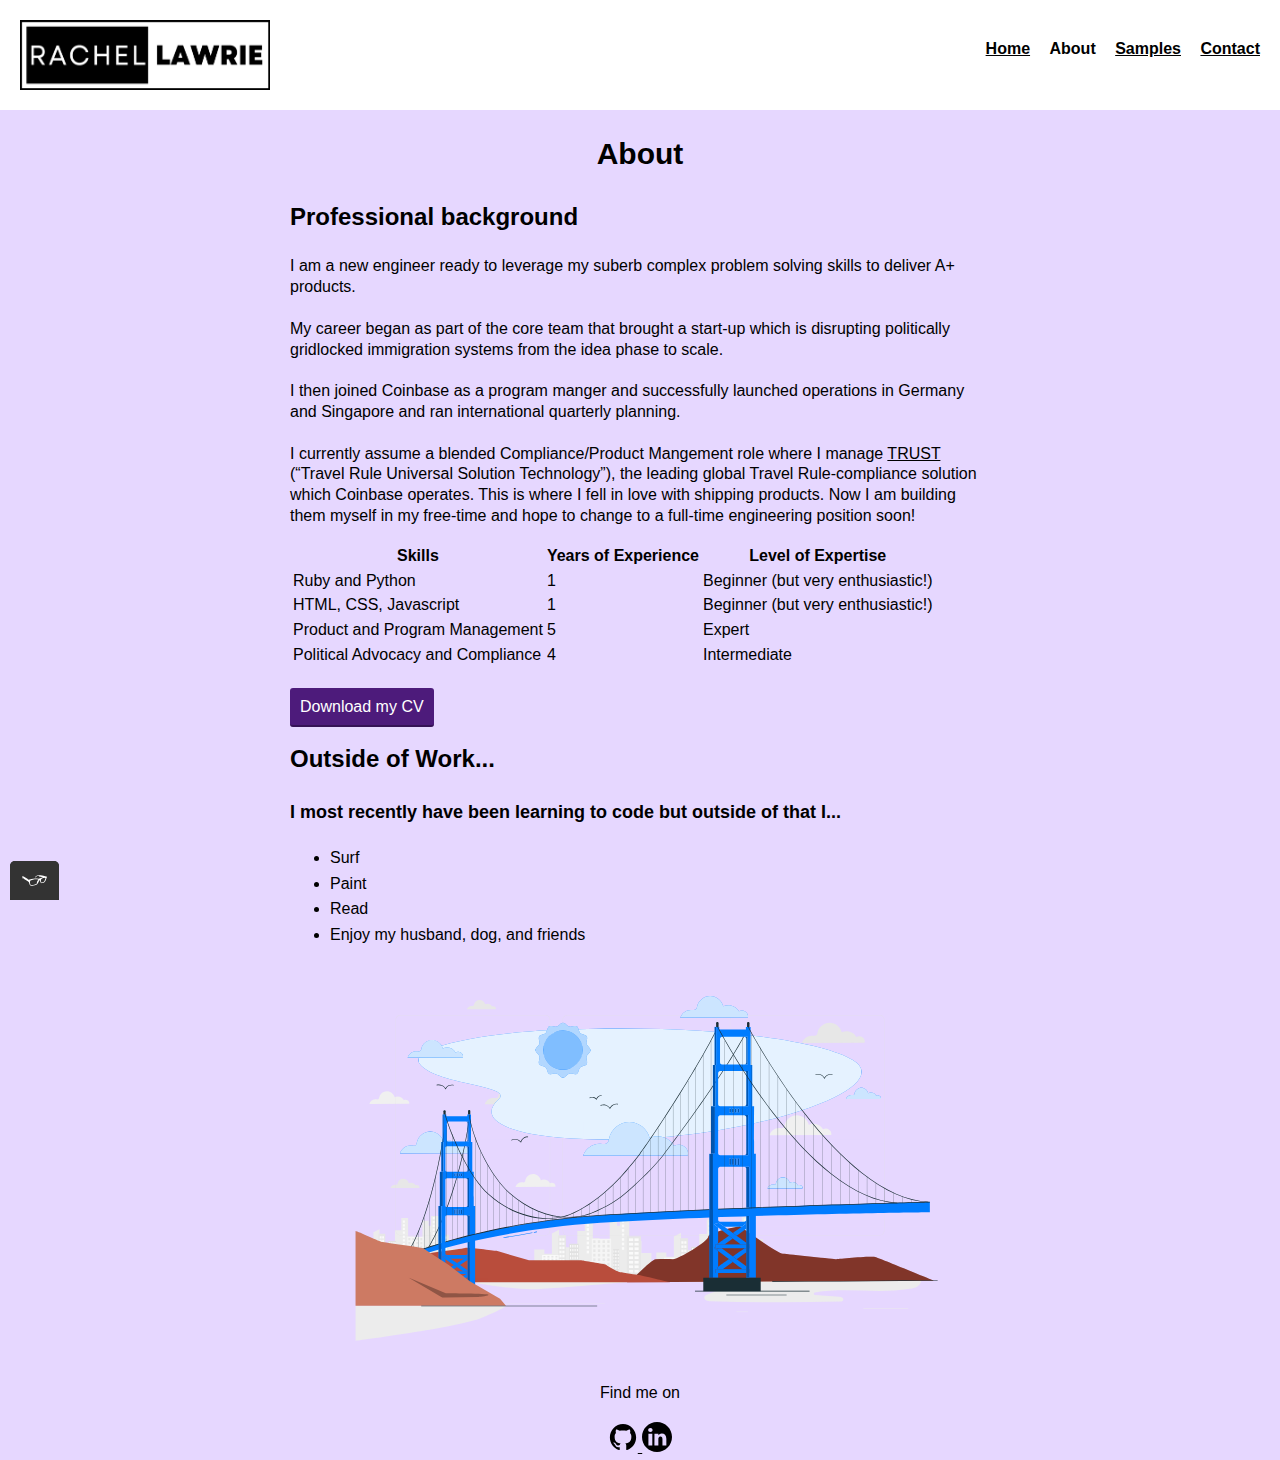
==== commit ad490dd8: "Updated links and text. Reformat pic." ====
--- a/about.html
+++ b/about.html
@@ -7,10 +7,10 @@
       content="width=device-width, initial-scale=1"
       charset="utf-8"
     />
-    <title>Rachel Lawrie - Portfolio</title>
+    <title>About Rachel Lawrie</title>
     <link rel="shortcut icon" href="img/favicon-16x16.png" />
     <link rel="stylesheet" type="text/css" href="css/normalize.css" />
-    <link rel="stylesheet" type="text/css" href="css/style.production.css" />
+    <link rel="stylesheet" type="text/css" href="css/style.css" />
   </head>
 
   <body>
@@ -60,9 +60,17 @@
 
         <h2>Professional background</h2>
         <p class="professionalbackground__item">
-          My diverse professional background supercharges my ability understand
-          what the client is <br />
-          asking for and deliver an A+ product. Expert communicator.
+          I am a new engineer ready to leverage my suberb complex problem solving skills to deliver A+ products.<br/>
+          <br/> 
+          My career began as part of the core team that brought a start-up which is disrupting politically gridlocked immigration systems from the idea phase to scale.<br/>
+          <br/>
+          I then joined Coinbase as a program manger and successfully launched operations in Germany and Singapore and ran international quarterly planning.<br/>
+          <br/>
+          I currently assume a blended Compliance/Product Mangement role where I manage 
+          <a href="https://www.coinbase.com/travelrule">TRUST</a> (“Travel Rule Universal Solution Technology”), the leading global Travel 
+          Rule-compliance solution which Coinbase operates. This is where I fell in love with shipping products. Now I am building them myself in my free-time and hope
+          to change to a full-time engineering position soon!<br/>
+        
         </p>
         <table class="professionalbackground__item">
           <thead>
@@ -110,9924 +118,9921 @@
           <li>Enjoy my husband, dog, and friends</li>
         </ul>
         <div class="about-image-container">
-          <svg
-            xmlns:dc="http://purl.org/dc/elements/1.1/"
-            xmlns:cc="http://creativecommons.org/ns#"
-            xmlns:rdf="http://www.w3.org/1999/02/22-rdf-syntax-ns#"
-            xmlns:svg="http://www.w3.org/2000/svg"
-            xmlns="http://www.w3.org/2000/svg"
-            viewBox="0 0 1000 666.66669"
-            height="666.66669"
-            width="1000"
-            xml:space="preserve"
-            id="svg2"
-            version="1.1"
-          >
-            <metadata id="metadata8">
-              <rdf:RDF
-                ><cc:Work rdf:about=""
-                  ><dc:format>image/svg+xml</dc:format
-                  ><dc:type
-                    rdf:resource="http://purl.org/dc/dcmitype/StillImage" /></cc:Work
-              ></rdf:RDF>
-            </metadata>
-            <defs id="defs6">
-              <clipPath id="clipPath18" clipPathUnits="userSpaceOnUse">
-                <path id="path16" d="M 0,500 H 750 V 0 H 0 Z" />
-              </clipPath>
-              <clipPath id="clipPath1204" clipPathUnits="userSpaceOnUse">
-                <path id="path1202" d="M 0,500 H 750 V 0 H 0 Z" />
-              </clipPath>
-              <clipPath id="clipPath1216" clipPathUnits="userSpaceOnUse">
-                <path
-                  id="path1214"
-                  d="M 98.7044,418.485 H 651.296 V 279.764 H 98.7044 Z"
-                />
-              </clipPath>
-              <clipPath id="clipPath1232" clipPathUnits="userSpaceOnUse">
-                <path id="path1230" d="M 0,500 H 750 V 0 H 0 Z" />
-              </clipPath>
-              <clipPath id="clipPath1260" clipPathUnits="userSpaceOnUse">
-                <path id="path1258" d="M 0,500 H 750 V 0 H 0 Z" />
-              </clipPath>
-              <clipPath id="clipPath1272" clipPathUnits="userSpaceOnUse">
-                <path
-                  id="path1270"
-                  d="M 85.3528,404.085 H 154.392 V 381.917 H 85.3528 Z"
-                />
-              </clipPath>
-              <clipPath id="clipPath1292" clipPathUnits="userSpaceOnUse">
-                <path
-                  id="path1290"
-                  d="M 304.206,301.603 H 434.957 V 259.619 H 304.206 Z"
-                />
-              </clipPath>
-              <clipPath id="clipPath1312" clipPathUnits="userSpaceOnUse">
-                <path
-                  id="path1310"
-                  d="M 75.7084,290.032 H 161.487 V 262.488 H 75.7084 Z"
-                />
-              </clipPath>
-              <clipPath id="clipPath1332" clipPathUnits="userSpaceOnUse">
-                <path
-                  id="path1330"
-                  d="m 631.738,344.418 h 43.777 v -14.056 h -43.777 z"
-                />
-              </clipPath>
-              <clipPath id="clipPath1352" clipPathUnits="userSpaceOnUse">
-                <path
-                  id="path1350"
-                  d="M 533.913,232.745 H 577.69 V 218.688 H 533.913 Z"
-                />
-              </clipPath>
-              <clipPath id="clipPath1372" clipPathUnits="userSpaceOnUse">
-                <path
-                  id="path1370"
-                  d="m 425.333,458.848 h 84.42 v -27.107 h -84.42 z"
-                />
-              </clipPath>
-              <clipPath id="clipPath1388" clipPathUnits="userSpaceOnUse">
-                <path id="path1386" d="M 0,500 H 750 V 0 H 0 Z" />
-              </clipPath>
-              <clipPath id="clipPath1400" clipPathUnits="userSpaceOnUse">
-                <path
-                  id="path1398"
-                  d="m 244.689,425.646 h 68.569 v -68.579 h -68.569 z"
-                />
-              </clipPath>
-              <clipPath id="clipPath1420" clipPathUnits="userSpaceOnUse">
-                <path
-                  id="path1418"
-                  d="m 254.466,415.862 h 49.012 V 366.85 h -49.012 z"
-                />
-              </clipPath>
-              <clipPath id="clipPath1436" clipPathUnits="userSpaceOnUse">
-                <path id="path1434" d="M 0,500 H 750 V 0 H 0 Z" />
-              </clipPath>
-              <clipPath id="clipPath1448" clipPathUnits="userSpaceOnUse">
-                <path
-                  id="path1446"
-                  d="M 358.003,171.669 H 741.264 V 101.834 H 358.003 Z"
-                />
-              </clipPath>
-              <clipPath id="clipPath1468" clipPathUnits="userSpaceOnUse">
-                <path id="path1466" d="M 0,500 H 750 V 0 H 0 Z" />
-              </clipPath>
-              <clipPath id="clipPath1596" clipPathUnits="userSpaceOnUse">
-                <path
-                  id="path1594"
-                  d="m 123.683,197.021 h 3.643 V 85.5879 h -3.643 z"
-                />
-              </clipPath>
-              <clipPath id="clipPath1614" clipPathUnits="userSpaceOnUse">
-                <path
-                  id="path1612"
-                  d="m 123.683,85.5879 h 3.643 v -0.5594 h -3.643 z"
-                />
-              </clipPath>
-              <clipPath id="clipPath1628" clipPathUnits="userSpaceOnUse">
-                <path
-                  id="path1626"
-                  d="m 158.47,185.391 h 0.246 v -0.076 h -0.246 z"
-                />
-              </clipPath>
-              <clipPath id="clipPath1648" clipPathUnits="userSpaceOnUse">
-                <path
-                  id="path1646"
-                  d="m 158.342,185.431 h 4.545 v -30.509 h -4.545 z"
-                />
-              </clipPath>
-              <clipPath id="clipPath1664" clipPathUnits="userSpaceOnUse">
-                <path
-                  id="path1662"
-                  d="m 160.047,89.8412 h 0.005 v -4.2533 h -0.005 z"
-                />
-              </clipPath>
-              <clipPath id="clipPath1678" clipPathUnits="userSpaceOnUse">
-                <path
-                  id="path1676"
-                  d="m 160.047,153.681 h 0.005 v -15.736 h -0.005 z"
-                />
-              </clipPath>
-              <clipPath id="clipPath1694" clipPathUnits="userSpaceOnUse">
-                <path
-                  id="path1692"
-                  d="m 160.047,93.6655 h 0.005 v -0.3979 h -0.005 z"
-                />
-              </clipPath>
-              <clipPath id="clipPath1710" clipPathUnits="userSpaceOnUse">
-                <path
-                  id="path1708"
-                  d="m 160.047,108.503 h 0.005 V 95.8851 h -0.005 z"
-                />
-              </clipPath>
-              <clipPath id="clipPath1726" clipPathUnits="userSpaceOnUse">
-                <path
-                  id="path1724"
-                  d="m 160.047,129.6 h 0.005 v -12.619 h -0.005 z"
-                />
-              </clipPath>
-              <clipPath id="clipPath1746" clipPathUnits="userSpaceOnUse">
-                <path
-                  id="path1744"
-                  d="m 160.047,153.681 h 2.755 V 85.5879 h -2.755 z"
-                />
-              </clipPath>
-              <clipPath id="clipPath1762" clipPathUnits="userSpaceOnUse">
-                <path
-                  id="path1760"
-                  d="m 125.372,239.842 h 0.07 v -42.821 h -0.07 z"
-                />
-              </clipPath>
-              <clipPath id="clipPath1782" clipPathUnits="userSpaceOnUse">
-                <path
-                  id="path1780"
-                  d="m 125.372,239.842 h 3.823 v -42.821 h -3.823 z"
-                />
-              </clipPath>
-              <clipPath id="clipPath1798" clipPathUnits="userSpaceOnUse">
-                <path
-                  id="path1796"
-                  d="m 127.202,276.883 h 1.633 v -10e-4 h -1.633 z"
-                />
-              </clipPath>
-              <clipPath id="clipPath1816" clipPathUnits="userSpaceOnUse">
-                <path
-                  id="path1814"
-                  d="m 127.202,276.883 h 2.614 v -37.051 h -2.614 z"
-                />
-              </clipPath>
-              <clipPath id="clipPath1834" clipPathUnits="userSpaceOnUse">
-                <path
-                  id="path1832"
-                  d="m 127.202,239.842 h 1.993 v -0.01 h -1.993 z"
-                />
-              </clipPath>
-              <clipPath id="clipPath1848" clipPathUnits="userSpaceOnUse">
-                <path
-                  id="path1846"
-                  d="m 127.202,239.842 h 1.993 v -0.01 h -1.993 z"
-                />
-              </clipPath>
-              <clipPath id="clipPath1866" clipPathUnits="userSpaceOnUse">
-                <path
-                  id="path1864"
-                  d="m 128.835,311.152 h 1.552 v -34.269 h -1.552 z"
-                />
-              </clipPath>
-              <clipPath id="clipPath1882" clipPathUnits="userSpaceOnUse">
-                <path
-                  id="path1880"
-                  d="m 158.1,240.783 h 1.637 v -0.951 H 158.1 Z"
-                />
-              </clipPath>
-              <clipPath id="clipPath1902" clipPathUnits="userSpaceOnUse">
-                <path
-                  id="path1900"
-                  d="m 158.1,271.395 h 3.765 V 239.832 H 158.1 Z"
-                />
-              </clipPath>
-              <clipPath id="clipPath1918" clipPathUnits="userSpaceOnUse">
-                <path
-                  id="path1916"
-                  d="m 158.1,196.622 h 1.637 v -0.95 H 158.1 Z"
-                />
-              </clipPath>
-              <clipPath id="clipPath1938" clipPathUnits="userSpaceOnUse">
-                <path
-                  id="path1936"
-                  d="m 158.1,231.931 h 3.765 V 195.672 H 158.1 Z"
-                />
-              </clipPath>
-              <clipPath id="clipPath1954" clipPathUnits="userSpaceOnUse">
-                <path
-                  id="path1952"
-                  d="m 157.574,278.257 h 2.163 v -0.95 h -2.163 z"
-                />
-              </clipPath>
-              <clipPath id="clipPath1974" clipPathUnits="userSpaceOnUse">
-                <path
-                  id="path1972"
-                  d="m 158.1,302.319 h 3.239 V 277.307 H 158.1 Z"
-                />
-              </clipPath>
-              <clipPath id="clipPath1994" clipPathUnits="userSpaceOnUse">
-                <path
-                  id="path1992"
-                  d="m 143.306,193.055 h 1.619 v -6 h -1.619 z"
-                />
-              </clipPath>
-              <clipPath id="clipPath2014" clipPathUnits="userSpaceOnUse">
-                <path
-                  id="path2012"
-                  d="m 146.053,193.055 h 1.619 v -6 h -1.619 z"
-                />
-              </clipPath>
-              <clipPath id="clipPath2034" clipPathUnits="userSpaceOnUse">
-                <path
-                  id="path2032"
-                  d="m 148.8,193.055 h 1.619 v -6 H 148.8 Z"
-                />
-              </clipPath>
-              <clipPath id="clipPath2054" clipPathUnits="userSpaceOnUse">
-                <path
-                  id="path2052"
-                  d="m 151.547,193.055 h 1.619 v -6 h -1.619 z"
-                />
-              </clipPath>
-              <clipPath id="clipPath2074" clipPathUnits="userSpaceOnUse">
-                <path
-                  id="path2072"
-                  d="m 143.306,237.859 h 1.619 v -3.824 h -1.619 z"
-                />
-              </clipPath>
-              <clipPath id="clipPath2094" clipPathUnits="userSpaceOnUse">
-                <path
-                  id="path2092"
-                  d="m 146.053,237.859 h 1.619 v -3.824 h -1.619 z"
-                />
-              </clipPath>
-              <clipPath id="clipPath2114" clipPathUnits="userSpaceOnUse">
-                <path
-                  id="path2112"
-                  d="m 148.8,237.859 h 1.619 v -3.824 H 148.8 Z"
-                />
-              </clipPath>
-              <clipPath id="clipPath2134" clipPathUnits="userSpaceOnUse">
-                <path
-                  id="path2132"
-                  d="m 151.547,237.859 h 1.619 v -3.824 h -1.619 z"
-                />
-              </clipPath>
-              <clipPath id="clipPath2232" clipPathUnits="userSpaceOnUse">
-                <path id="path2230" d="m 461.417,262.082 v 0 -154.507 0 z" />
-              </clipPath>
-              <clipPath id="clipPath2252" clipPathUnits="userSpaceOnUse">
-                <path
-                  id="path2250"
-                  d="m 461.417,262.082 h 4.624 V 107.575 h -4.624 z"
-                />
-              </clipPath>
-              <clipPath id="clipPath2270" clipPathUnits="userSpaceOnUse">
-                <path
-                  id="path2268"
-                  d="m 461.417,107.575 h 4.624 v -0.776 h -4.624 z"
-                />
-              </clipPath>
-              <clipPath id="clipPath2284" clipPathUnits="userSpaceOnUse">
-                <path
-                  id="path2282"
-                  d="m 506.922,245.07 h 0.412 v -0.709 h -0.412 z"
-                />
-              </clipPath>
-              <clipPath id="clipPath2300" clipPathUnits="userSpaceOnUse">
-                <path
-                  id="path2298"
-                  d="m 505.531,245.961 h 0.717 v -0.291 h -0.717 z"
-                />
-              </clipPath>
-              <clipPath id="clipPath2316" clipPathUnits="userSpaceOnUse">
-                <path
-                  id="path2314"
-                  d="m 506.26,245.662 h 0.622 v -0.534 h -0.622 z"
-                />
-              </clipPath>
-              <clipPath id="clipPath2332" clipPathUnits="userSpaceOnUse">
-                <path
-                  id="path2330"
-                  d="m 507.338,244.352 h 0.205 v -0.825 h -0.205 z"
-                />
-              </clipPath>
-              <clipPath id="clipPath2352" clipPathUnits="userSpaceOnUse">
-                <path
-                  id="path2350"
-                  d="m 505.407,246.012 h 5.769 v -50.92 h -5.769 z"
-                />
-              </clipPath>
-              <clipPath id="clipPath2368" clipPathUnits="userSpaceOnUse">
-                <path
-                  id="path2366"
-                  d="m 507.572,184.406 h 0.005 v -4.237 h -0.005 z"
-                />
-              </clipPath>
-              <clipPath id="clipPath2384" clipPathUnits="userSpaceOnUse">
-                <path
-                  id="path2382"
-                  d="m 507.572,168.599 h 0.005 v -17.496 h -0.005 z"
-                />
-              </clipPath>
-              <clipPath id="clipPath2400" clipPathUnits="userSpaceOnUse">
-                <path
-                  id="path2398"
-                  d="m 507.572,139.348 h 0.005 v -17.496 h -0.005 z"
-                />
-              </clipPath>
-              <clipPath id="clipPath2416" clipPathUnits="userSpaceOnUse">
-                <path
-                  id="path2414"
-                  d="m 507.572,118.775 h 0.005 v -0.552 h -0.005 z"
-                />
-              </clipPath>
-              <clipPath id="clipPath2432" clipPathUnits="userSpaceOnUse">
-                <path
-                  id="path2430"
-                  d="m 507.572,113.472 h 0.005 v -5.897 h -0.005 z"
-                />
-              </clipPath>
-              <clipPath id="clipPath2450" clipPathUnits="userSpaceOnUse">
-                <path
-                  id="path2448"
-                  d="m 507.572,184.406 h 3.496 v -76.831 h -3.496 z"
-                />
-              </clipPath>
-              <clipPath id="clipPath2466" clipPathUnits="userSpaceOnUse">
-                <path
-                  id="path2464"
-                  d="m 463.562,321.454 h 0.088 v -59.372 h -0.088 z"
-                />
-              </clipPath>
-              <clipPath id="clipPath2486" clipPathUnits="userSpaceOnUse">
-                <path
-                  id="path2484"
-                  d="m 463.562,321.454 h 4.852 v -59.372 h -4.852 z"
-                />
-              </clipPath>
-              <clipPath id="clipPath2502" clipPathUnits="userSpaceOnUse">
-                <path
-                  id="path2500"
-                  d="m 465.884,372.814 h 2.073 v -0.001 h -2.073 z"
-                />
-              </clipPath>
-              <clipPath id="clipPath2520" clipPathUnits="userSpaceOnUse">
-                <path
-                  id="path2518"
-                  d="m 465.884,372.814 h 3.318 v -51.373 h -3.318 z"
-                />
-              </clipPath>
-              <clipPath id="clipPath2538" clipPathUnits="userSpaceOnUse">
-                <path
-                  id="path2536"
-                  d="m 465.884,321.454 h 2.53 v -0.013 h -2.53 z"
-                />
-              </clipPath>
-              <clipPath id="clipPath2552" clipPathUnits="userSpaceOnUse">
-                <path
-                  id="path2550"
-                  d="m 465.884,321.454 h 2.53 v -0.013 h -2.53 z"
-                />
-              </clipPath>
-              <clipPath id="clipPath2570" clipPathUnits="userSpaceOnUse">
-                <path
-                  id="path2568"
-                  d="m 467.957,420.329 h 1.969 v -47.515 h -1.969 z"
-                />
-              </clipPath>
-              <clipPath id="clipPath2586" clipPathUnits="userSpaceOnUse">
-                <path
-                  id="path2584"
-                  d="m 505.099,322.759 h 2.079 v -1.318 h -2.079 z"
-                />
-              </clipPath>
-              <clipPath id="clipPath2606" clipPathUnits="userSpaceOnUse">
-                <path
-                  id="path2604"
-                  d="m 505.099,365.205 h 4.779 v -43.764 h -4.779 z"
-                />
-              </clipPath>
-              <clipPath id="clipPath2622" clipPathUnits="userSpaceOnUse">
-                <path
-                  id="path2620"
-                  d="m 505.099,261.529 h 2.079 v -1.318 h -2.079 z"
-                />
-              </clipPath>
-              <clipPath id="clipPath2642" clipPathUnits="userSpaceOnUse">
-                <path
-                  id="path2640"
-                  d="m 505.099,310.486 h 4.779 v -50.275 h -4.779 z"
-                />
-              </clipPath>
-              <clipPath id="clipPath2658" clipPathUnits="userSpaceOnUse">
-                <path
-                  id="path2656"
-                  d="m 504.432,374.719 h 2.746 v -1.317 h -2.746 z"
-                />
-              </clipPath>
-              <clipPath id="clipPath2678" clipPathUnits="userSpaceOnUse">
-                <path
-                  id="path2676"
-                  d="m 505.099,408.082 h 4.112 v -34.68 h -4.112 z"
-                />
-              </clipPath>
-              <clipPath id="clipPath2698" clipPathUnits="userSpaceOnUse">
-                <path
-                  id="path2696"
-                  d="m 486.323,256.582 h 2.055 v -8.318 h -2.055 z"
-                />
-              </clipPath>
-              <clipPath id="clipPath2718" clipPathUnits="userSpaceOnUse">
-                <path
-                  id="path2716"
-                  d="m 489.81,256.582 h 2.055 v -8.318 h -2.055 z"
-                />
-              </clipPath>
-              <clipPath id="clipPath2738" clipPathUnits="userSpaceOnUse">
-                <path
-                  id="path2736"
-                  d="m 493.297,256.582 h 2.054 v -8.318 h -2.054 z"
-                />
-              </clipPath>
-              <clipPath id="clipPath2758" clipPathUnits="userSpaceOnUse">
-                <path
-                  id="path2756"
-                  d="m 496.783,256.582 h 2.055 v -8.318 h -2.055 z"
-                />
-              </clipPath>
-              <clipPath id="clipPath2778" clipPathUnits="userSpaceOnUse">
-                <path
-                  id="path2776"
-                  d="m 486.323,318.706 h 2.055 v -5.303 h -2.055 z"
-                />
-              </clipPath>
-              <clipPath id="clipPath2798" clipPathUnits="userSpaceOnUse">
-                <path
-                  id="path2796"
-                  d="m 489.81,318.706 h 2.055 v -5.303 h -2.055 z"
-                />
-              </clipPath>
-              <clipPath id="clipPath2818" clipPathUnits="userSpaceOnUse">
-                <path
-                  id="path2816"
-                  d="m 493.297,318.706 h 2.054 v -5.303 h -2.054 z"
-                />
-              </clipPath>
-              <clipPath id="clipPath2838" clipPathUnits="userSpaceOnUse">
-                <path
-                  id="path2836"
-                  d="m 496.783,318.706 h 2.055 v -5.303 h -2.055 z"
-                />
-              </clipPath>
-              <clipPath id="clipPath2854" clipPathUnits="userSpaceOnUse">
-                <path
-                  id="path2852"
-                  d="m 123.683,150.618 h 3.677 v -8.21 h -3.677 z"
-                />
-              </clipPath>
-              <clipPath id="clipPath2994" clipPathUnits="userSpaceOnUse">
-                <path id="path2992" d="M 0,500 H 750 V 0 H 0 Z" />
-              </clipPath>
-              <clipPath id="clipPath3006" clipPathUnits="userSpaceOnUse">
-                <path
-                  id="path3004"
-                  d="M 86.1746,107.788 H 186.295 V 82.5495 H 86.1746 Z"
-                />
-              </clipPath>
-              <clipPath id="clipPath3022" clipPathUnits="userSpaceOnUse">
-                <path id="path3020" d="M 0,500 H 750 V 0 H 0 Z" />
-              </clipPath>
-            </defs>
-            <g
-              transform="matrix(1.3333333,0,0,-1.3333333,0,666.66667)"
-              id="g10"
-            >
-              <g id="g12">
-                <g clip-path="url(#clipPath18)" id="g14">
-                  <g transform="translate(20.3165,72.6022)" id="g20">
-                    <path
-                      id="path22"
-                      style="
-                        fill: #ececec;
-                        fill-opacity: 1;
-                        fill-rule: nonzero;
-                        stroke: none;
-                      "
-                      d="m 0,0 v -43.562 c 0,0 127.531,16.346 157.565,28.698 C 187.599,-2.512 187.557,0 187.557,0 Z"
-                    />
-                  </g>
-                  <g transform="translate(172.1941,100.8194)" id="g24">
-                    <path
-                      id="path26"
-                      style="
-                        fill: #ececec;
-                        fill-opacity: 1;
-                        fill-rule: nonzero;
-                        stroke: none;
-                      "
-                      d="M 0,0 C 0,0 45.74,-8.034 69.669,-7.641 93.598,-7.249 218.182,4.473 216.706,3.599 215.231,2.726 4.295,5.019 0,5.634 -4.295,6.248 1.134,-2.013 1.134,-2.013"
-                    />
-                  </g>
-                  <g transform="translate(450.424,103.0339)" id="g28">
-                    <path
-                      id="path30"
-                      style="
-                        fill: #ececec;
-                        fill-opacity: 1;
-                        fill-rule: nonzero;
-                        stroke: none;
-                      "
-                      d="m 0,0 21.301,-2.119 c 4.846,-0.483 5.719,-7.178 1.159,-8.887 L 7.649,-16.555 c -1.307,-0.489 -2.388,-1.523 -2.763,-2.866 -1.047,-3.74 3.932,-5.368 7.556,-5.475 54.197,-1.592 108.438,-1.691 162.641,-0.299 1.422,0.037 2.729,0.991 3.008,2.386 0.491,2.457 -2.637,3.484 -4.984,3.66 l -30.487,2.281 c -1.771,0.133 -1.885,2.691 -0.133,2.986 38.851,6.532 79.574,-1.878 118.666,4.669 3.226,0.54 6.518,1.213 9.29,2.95 2.771,1.736 4.954,4.763 4.808,8.031 z"
-                    />
-                  </g>
-                  <g transform="translate(98.7753,222.598)" id="g32">
-                    <path
-                      id="path34"
-                      style="
-                        fill: #e7e7e7;
-                        fill-opacity: 1;
-                        fill-rule: nonzero;
-                        stroke: none;
-                      "
-                      d="m 0,0 c -1.01,0.763 -2.484,0.85 -3.577,0.21 -1.45,2.93 -5.491,4.224 -8.373,2.68 -0.752,3.157 -3.863,5.585 -7.109,5.546 -3.246,-0.039 -6.298,-2.541 -6.974,-5.716 -0.107,-0.504 -0.178,-1.057 -0.539,-1.426 -0.587,-0.599 -1.565,-0.398 -2.401,-0.333 -2.629,0.206 -5.274,-1.64 -5.989,-4.178 L 1.239,-3.085 C 1.556,-1.859 1.01,-0.763 0,0"
-                    />
-                  </g>
-                  <g transform="translate(194.0587,445.5602)" id="g36">
-                    <path
-                      id="path38"
-                      style="
-                        fill: #e7e7e7;
-                        fill-opacity: 1;
-                        fill-rule: nonzero;
-                        stroke: none;
-                      "
-                      d="m 0,0 c -1.01,0.763 -2.484,0.85 -3.577,0.21 -1.45,2.93 -5.491,4.224 -8.373,2.68 -0.752,3.157 -3.864,5.585 -7.109,5.546 -3.246,-0.039 -6.298,-2.541 -6.974,-5.716 -0.107,-0.504 -0.178,-1.057 -0.539,-1.426 -0.587,-0.599 -1.565,-0.398 -2.401,-0.333 -2.629,0.206 -5.274,-1.64 -5.989,-4.178 L 1.239,-3.085 C 1.556,-1.859 1.01,-0.763 0,0"
-                    />
-                  </g>
-                  <g transform="translate(247.5301,329.876)" id="g40">
-                    <path
-                      id="path42"
-                      style="
-                        fill: #e7e7e7;
-                        fill-opacity: 1;
-                        fill-rule: nonzero;
-                        stroke: none;
-                      "
-                      d="m 0,0 c -1.909,1.442 -4.694,1.606 -6.759,0.396 -2.741,5.538 -10.378,7.982 -15.824,5.065 -1.421,5.967 -7.301,10.554 -13.435,10.48 -6.134,-0.074 -11.901,-4.8 -13.178,-10.801 -0.203,-0.953 -0.337,-1.998 -1.019,-2.694 -1.108,-1.132 -2.958,-0.752 -4.537,-0.629 -4.967,0.387 -9.966,-3.1 -11.317,-7.896 L 2.341,-5.83 C 2.94,-3.514 1.909,-1.442 0,0"
-                    />
-                  </g>
-                  <g transform="translate(428.1104,375.8338)" id="g44">
-                    <path
-                      id="path46"
-                      style="
-                        fill: #f0f0f0;
-                        fill-opacity: 1;
-                        fill-rule: nonzero;
-                        stroke: none;
-                      "
-                      d="m 0,0 c -2.355,1.779 -5.79,1.981 -8.337,0.489 -3.38,6.831 -12.8,9.845 -19.518,6.246 -1.752,7.361 -9.005,13.018 -16.57,12.928 -7.566,-0.091 -14.68,-5.922 -16.255,-13.323 -0.25,-1.176 -0.416,-2.464 -1.257,-3.323 -1.367,-1.396 -3.648,-0.928 -5.596,-0.776 -6.127,0.478 -12.292,-3.823 -13.959,-9.739 l 84.38,0.307 C 3.627,-4.334 2.355,-1.779 0,0"
-                    />
-                  </g>
-                  <g transform="translate(267.7837,225.2203)" id="g48">
-                    <path
-                      id="path50"
-                      style="
-                        fill: #f0f0f0;
-                        fill-opacity: 1;
-                        fill-rule: nonzero;
-                        stroke: none;
-                      "
-                      d="m 0,0 c -1.387,1.048 -3.412,1.167 -4.912,0.288 -1.992,4.025 -7.542,5.801 -11.5,3.68 -1.032,4.337 -5.305,7.671 -9.763,7.617 -4.458,-0.054 -8.649,-3.489 -9.577,-7.849 -0.148,-0.693 -0.245,-1.452 -0.741,-1.959 -0.805,-0.822 -2.149,-0.546 -3.297,-0.456 -3.61,0.281 -7.243,-2.253 -8.224,-5.739 L 1.701,-4.237 C 2.137,-2.553 1.387,-1.048 0,0"
-                    />
-                  </g>
-                  <g transform="translate(85.566,328.6444)" id="g52">
-                    <path
-                      id="path54"
-                      style="
-                        fill: #f0f0f0;
-                        fill-opacity: 1;
-                        fill-rule: nonzero;
-                        stroke: none;
-                      "
-                      d="m 0,0 c -1.387,1.048 -3.412,1.167 -4.912,0.288 -1.992,4.025 -7.542,5.801 -11.5,3.68 -1.033,4.337 -5.306,7.671 -9.763,7.617 -4.458,-0.054 -8.649,-3.489 -9.577,-7.849 -0.148,-0.693 -0.245,-1.452 -0.741,-1.959 -0.805,-0.822 -2.15,-0.546 -3.297,-0.456 -3.61,0.281 -7.243,-2.253 -8.225,-5.739 L 1.701,-4.237 C 2.137,-2.553 1.387,-1.048 0,0"
-                    />
-                  </g>
-                  <g transform="translate(652.3975,407.3089)" id="g56">
-                    <path
-                      id="path58"
-                      style="
-                        fill: #e7e7e7;
-                        fill-opacity: 1;
-                        fill-rule: nonzero;
-                        stroke: none;
-                      "
-                      d="m 0,0 c -2.178,1.645 -5.355,1.832 -7.71,0.452 -3.126,6.317 -11.837,9.105 -18.05,5.777 -1.621,6.807 -8.328,12.039 -15.324,11.955 C -48.081,18.1 -54.66,12.708 -56.117,5.864 -56.348,4.776 -56.502,3.584 -57.279,2.79 -58.543,1.499 -60.653,1.932 -62.454,2.073 -68.121,2.515 -73.822,-1.464 -75.363,-6.934 L 2.671,-6.65 C 3.354,-4.008 2.178,-1.645 0,0"
-                    />
-                  </g>
-                  <g transform="translate(610.8218,292.1681)" id="g60">
-                    <path
-                      id="path62"
-                      style="
-                        fill: #f0f0f0;
-                        fill-opacity: 1;
-                        fill-rule: nonzero;
-                        stroke: none;
-                      "
-                      d="m 0,0 c -2.148,1.622 -5.281,1.807 -7.604,0.446 -3.082,6.23 -11.674,8.979 -17.801,5.697 -1.598,6.713 -8.212,11.873 -15.113,11.79 -6.9,-0.083 -13.388,-5.401 -14.824,-12.15 -0.229,-1.073 -0.38,-2.248 -1.147,-3.032 -1.246,-1.273 -3.327,-0.845 -5.103,-0.707 -5.589,0.436 -11.212,-3.487 -12.731,-8.883 L 2.634,-6.558 C 3.308,-3.952 2.147,-1.623 0,0"
-                    />
-                  </g>
-                  <g transform="translate(376.8732,138.49)" id="g64">
-                    <path
-                      id="path66"
-                      style="
-                        fill: #ececec;
-                        fill-opacity: 1;
-                        fill-rule: nonzero;
-                        stroke: none;
-                      "
-                      d="m 0,0 v 14.787 h -9.156 v -3.372 h -6.102 V 48.352 H -26.992 V 33.814 h -3.52 v 7.26 h -9.156 V 5.668 h -12.91 v 12.51 h -8.094 v 27.121 h -9.991 V 27.218 h -9.389 v -38.952 h -7.275 V 7.234 h -7.512 v 12.205 h -7.979 v 9.371 l -8.904,-4.697 v -25.07 h -9.389 v 5.171 h -12.543 V -32.122 L 12.339,-32.193 V 0 Z"
-                    />
-                  </g>
-                  <g transform="translate(282.6465,106.3483)" id="g68">
-                    <path
-                      id="path70"
-                      style="
-                        fill: #e7e7e7;
-                        fill-opacity: 1;
-                        fill-rule: nonzero;
-                        stroke: none;
-                      "
-                      d="M 0,0 V 54.062 H -9.975 V -0.051 C -6.818,0.027 0,0 0,0"
-                    />
-                  </g>
-                  <g transform="translate(273.5614,106.2971)" id="g72">
-                    <path
-                      id="path74"
-                      style="
-                        fill: #fafafa;
-                        fill-opacity: 1;
-                        fill-rule: nonzero;
-                        stroke: none;
-                      "
-                      d="M 0,0 V 29.733 H -20.53 V 0.066 Z"
-                    />
-                  </g>
-                  <g transform="translate(298.5055,106.3409)" id="g76">
-                    <path
-                      id="path78"
-                      style="
-                        fill: #e1e1e1;
-                        fill-opacity: 1;
-                        fill-rule: nonzero;
-                        stroke: none;
-                      "
-                      d="M 0,0 V 43.649 H -11.63 V 0.006 Z"
-                    />
-                  </g>
-                  <path
-                    id="path80"
+        <svg
+          xmlns:dc="http://purl.org/dc/elements/1.1/"
+          xmlns:cc="http://creativecommons.org/ns#"
+          xmlns:rdf="http://www.w3.org/1999/02/22-rdf-syntax-ns#"
+          xmlns:svg="http://www.w3.org/2000/svg"
+          xmlns="http://www.w3.org/2000/svg"
+          viewBox="0 0 1000 666.66669"
+          height="401.15"
+          width="1000"
+          xml:space="preserve"
+          id="svg2"
+          version="1.1"
+        >
+          <metadata id="metadata8">
+            <rdf:RDF
+              ><cc:Work rdf:about=""
+                ><dc:format>image/svg+xml</dc:format
+                ><dc:type
+                  rdf:resource="http://purl.org/dc/dcmitype/StillImage" /></cc:Work
+            ></rdf:RDF>
+          </metadata>
+          <defs id="defs6">
+            <clipPath id="clipPath18" clipPathUnits="userSpaceOnUse">
+              <path id="path16" d="M 0,500 H 750 V 0 H 0 Z" />
+            </clipPath>
+            <clipPath id="clipPath1204" clipPathUnits="userSpaceOnUse">
+              <path id="path1202" d="M 0,500 H 750 V 0 H 0 Z" />
+            </clipPath>
+            <clipPath id="clipPath1216" clipPathUnits="userSpaceOnUse">
+              <path
+                id="path1214"
+                d="M 98.7044,418.485 H 651.296 V 279.764 H 98.7044 Z"
+              />
+            </clipPath>
+            <clipPath id="clipPath1232" clipPathUnits="userSpaceOnUse">
+              <path id="path1230" d="M 0,500 H 750 V 0 H 0 Z" />
+            </clipPath>
+            <clipPath id="clipPath1260" clipPathUnits="userSpaceOnUse">
+              <path id="path1258" d="M 0,500 H 750 V 0 H 0 Z" />
+            </clipPath>
+            <clipPath id="clipPath1272" clipPathUnits="userSpaceOnUse">
+              <path
+                id="path1270"
+                d="M 85.3528,404.085 H 154.392 V 381.917 H 85.3528 Z"
+              />
+            </clipPath>
+            <clipPath id="clipPath1292" clipPathUnits="userSpaceOnUse">
+              <path
+                id="path1290"
+                d="M 304.206,301.603 H 434.957 V 259.619 H 304.206 Z"
+              />
+            </clipPath>
+            <clipPath id="clipPath1312" clipPathUnits="userSpaceOnUse">
+              <path
+                id="path1310"
+                d="M 75.7084,290.032 H 161.487 V 262.488 H 75.7084 Z"
+              />
+            </clipPath>
+            <clipPath id="clipPath1332" clipPathUnits="userSpaceOnUse">
+              <path
+                id="path1330"
+                d="m 631.738,344.418 h 43.777 v -14.056 h -43.777 z"
+              />
+            </clipPath>
+            <clipPath id="clipPath1352" clipPathUnits="userSpaceOnUse">
+              <path
+                id="path1350"
+                d="M 533.913,232.745 H 577.69 V 218.688 H 533.913 Z"
+              />
+            </clipPath>
+            <clipPath id="clipPath1372" clipPathUnits="userSpaceOnUse">
+              <path
+                id="path1370"
+                d="m 425.333,458.848 h 84.42 v -27.107 h -84.42 z"
+              />
+            </clipPath>
+            <clipPath id="clipPath1388" clipPathUnits="userSpaceOnUse">
+              <path id="path1386" d="M 0,500 H 750 V 0 H 0 Z" />
+            </clipPath>
+            <clipPath id="clipPath1400" clipPathUnits="userSpaceOnUse">
+              <path
+                id="path1398"
+                d="m 244.689,425.646 h 68.569 v -68.579 h -68.569 z"
+              />
+            </clipPath>
+            <clipPath id="clipPath1420" clipPathUnits="userSpaceOnUse">
+              <path
+                id="path1418"
+                d="m 254.466,415.862 h 49.012 V 366.85 h -49.012 z"
+              />
+            </clipPath>
+            <clipPath id="clipPath1436" clipPathUnits="userSpaceOnUse">
+              <path id="path1434" d="M 0,500 H 750 V 0 H 0 Z" />
+            </clipPath>
+            <clipPath id="clipPath1448" clipPathUnits="userSpaceOnUse">
+              <path
+                id="path1446"
+                d="M 358.003,171.669 H 741.264 V 101.834 H 358.003 Z"
+              />
+            </clipPath>
+            <clipPath id="clipPath1468" clipPathUnits="userSpaceOnUse">
+              <path id="path1466" d="M 0,500 H 750 V 0 H 0 Z" />
+            </clipPath>
+            <clipPath id="clipPath1596" clipPathUnits="userSpaceOnUse">
+              <path
+                id="path1594"
+                d="m 123.683,197.021 h 3.643 V 85.5879 h -3.643 z"
+              />
+            </clipPath>
+            <clipPath id="clipPath1614" clipPathUnits="userSpaceOnUse">
+              <path
+                id="path1612"
+                d="m 123.683,85.5879 h 3.643 v -0.5594 h -3.643 z"
+              />
+            </clipPath>
+            <clipPath id="clipPath1628" clipPathUnits="userSpaceOnUse">
+              <path
+                id="path1626"
+                d="m 158.47,185.391 h 0.246 v -0.076 h -0.246 z"
+              />
+            </clipPath>
+            <clipPath id="clipPath1648" clipPathUnits="userSpaceOnUse">
+              <path
+                id="path1646"
+                d="m 158.342,185.431 h 4.545 v -30.509 h -4.545 z"
+              />
+            </clipPath>
+            <clipPath id="clipPath1664" clipPathUnits="userSpaceOnUse">
+              <path
+                id="path1662"
+                d="m 160.047,89.8412 h 0.005 v -4.2533 h -0.005 z"
+              />
+            </clipPath>
+            <clipPath id="clipPath1678" clipPathUnits="userSpaceOnUse">
+              <path
+                id="path1676"
+                d="m 160.047,153.681 h 0.005 v -15.736 h -0.005 z"
+              />
+            </clipPath>
+            <clipPath id="clipPath1694" clipPathUnits="userSpaceOnUse">
+              <path
+                id="path1692"
+                d="m 160.047,93.6655 h 0.005 v -0.3979 h -0.005 z"
+              />
+            </clipPath>
+            <clipPath id="clipPath1710" clipPathUnits="userSpaceOnUse">
+              <path
+                id="path1708"
+                d="m 160.047,108.503 h 0.005 V 95.8851 h -0.005 z"
+              />
+            </clipPath>
+            <clipPath id="clipPath1726" clipPathUnits="userSpaceOnUse">
+              <path
+                id="path1724"
+                d="m 160.047,129.6 h 0.005 v -12.619 h -0.005 z"
+              />
+            </clipPath>
+            <clipPath id="clipPath1746" clipPathUnits="userSpaceOnUse">
+              <path
+                id="path1744"
+                d="m 160.047,153.681 h 2.755 V 85.5879 h -2.755 z"
+              />
+            </clipPath>
+            <clipPath id="clipPath1762" clipPathUnits="userSpaceOnUse">
+              <path
+                id="path1760"
+                d="m 125.372,239.842 h 0.07 v -42.821 h -0.07 z"
+              />
+            </clipPath>
+            <clipPath id="clipPath1782" clipPathUnits="userSpaceOnUse">
+              <path
+                id="path1780"
+                d="m 125.372,239.842 h 3.823 v -42.821 h -3.823 z"
+              />
+            </clipPath>
+            <clipPath id="clipPath1798" clipPathUnits="userSpaceOnUse">
+              <path
+                id="path1796"
+                d="m 127.202,276.883 h 1.633 v -10e-4 h -1.633 z"
+              />
+            </clipPath>
+            <clipPath id="clipPath1816" clipPathUnits="userSpaceOnUse">
+              <path
+                id="path1814"
+                d="m 127.202,276.883 h 2.614 v -37.051 h -2.614 z"
+              />
+            </clipPath>
+            <clipPath id="clipPath1834" clipPathUnits="userSpaceOnUse">
+              <path
+                id="path1832"
+                d="m 127.202,239.842 h 1.993 v -0.01 h -1.993 z"
+              />
+            </clipPath>
+            <clipPath id="clipPath1848" clipPathUnits="userSpaceOnUse">
+              <path
+                id="path1846"
+                d="m 127.202,239.842 h 1.993 v -0.01 h -1.993 z"
+              />
+            </clipPath>
+            <clipPath id="clipPath1866" clipPathUnits="userSpaceOnUse">
+              <path
+                id="path1864"
+                d="m 128.835,311.152 h 1.552 v -34.269 h -1.552 z"
+              />
+            </clipPath>
+            <clipPath id="clipPath1882" clipPathUnits="userSpaceOnUse">
+              <path
+                id="path1880"
+                d="m 158.1,240.783 h 1.637 v -0.951 H 158.1 Z"
+              />
+            </clipPath>
+            <clipPath id="clipPath1902" clipPathUnits="userSpaceOnUse">
+              <path
+                id="path1900"
+                d="m 158.1,271.395 h 3.765 V 239.832 H 158.1 Z"
+              />
+            </clipPath>
+            <clipPath id="clipPath1918" clipPathUnits="userSpaceOnUse">
+              <path
+                id="path1916"
+                d="m 158.1,196.622 h 1.637 v -0.95 H 158.1 Z"
+              />
+            </clipPath>
+            <clipPath id="clipPath1938" clipPathUnits="userSpaceOnUse">
+              <path
+                id="path1936"
+                d="m 158.1,231.931 h 3.765 V 195.672 H 158.1 Z"
+              />
+            </clipPath>
+            <clipPath id="clipPath1954" clipPathUnits="userSpaceOnUse">
+              <path
+                id="path1952"
+                d="m 157.574,278.257 h 2.163 v -0.95 h -2.163 z"
+              />
+            </clipPath>
+            <clipPath id="clipPath1974" clipPathUnits="userSpaceOnUse">
+              <path
+                id="path1972"
+                d="m 158.1,302.319 h 3.239 V 277.307 H 158.1 Z"
+              />
+            </clipPath>
+            <clipPath id="clipPath1994" clipPathUnits="userSpaceOnUse">
+              <path
+                id="path1992"
+                d="m 143.306,193.055 h 1.619 v -6 h -1.619 z"
+              />
+            </clipPath>
+            <clipPath id="clipPath2014" clipPathUnits="userSpaceOnUse">
+              <path
+                id="path2012"
+                d="m 146.053,193.055 h 1.619 v -6 h -1.619 z"
+              />
+            </clipPath>
+            <clipPath id="clipPath2034" clipPathUnits="userSpaceOnUse">
+              <path id="path2032" d="m 148.8,193.055 h 1.619 v -6 H 148.8 Z" />
+            </clipPath>
+            <clipPath id="clipPath2054" clipPathUnits="userSpaceOnUse">
+              <path
+                id="path2052"
+                d="m 151.547,193.055 h 1.619 v -6 h -1.619 z"
+              />
+            </clipPath>
+            <clipPath id="clipPath2074" clipPathUnits="userSpaceOnUse">
+              <path
+                id="path2072"
+                d="m 143.306,237.859 h 1.619 v -3.824 h -1.619 z"
+              />
+            </clipPath>
+            <clipPath id="clipPath2094" clipPathUnits="userSpaceOnUse">
+              <path
+                id="path2092"
+                d="m 146.053,237.859 h 1.619 v -3.824 h -1.619 z"
+              />
+            </clipPath>
+            <clipPath id="clipPath2114" clipPathUnits="userSpaceOnUse">
+              <path
+                id="path2112"
+                d="m 148.8,237.859 h 1.619 v -3.824 H 148.8 Z"
+              />
+            </clipPath>
+            <clipPath id="clipPath2134" clipPathUnits="userSpaceOnUse">
+              <path
+                id="path2132"
+                d="m 151.547,237.859 h 1.619 v -3.824 h -1.619 z"
+              />
+            </clipPath>
+            <clipPath id="clipPath2232" clipPathUnits="userSpaceOnUse">
+              <path id="path2230" d="m 461.417,262.082 v 0 -154.507 0 z" />
+            </clipPath>
+            <clipPath id="clipPath2252" clipPathUnits="userSpaceOnUse">
+              <path
+                id="path2250"
+                d="m 461.417,262.082 h 4.624 V 107.575 h -4.624 z"
+              />
+            </clipPath>
+            <clipPath id="clipPath2270" clipPathUnits="userSpaceOnUse">
+              <path
+                id="path2268"
+                d="m 461.417,107.575 h 4.624 v -0.776 h -4.624 z"
+              />
+            </clipPath>
+            <clipPath id="clipPath2284" clipPathUnits="userSpaceOnUse">
+              <path
+                id="path2282"
+                d="m 506.922,245.07 h 0.412 v -0.709 h -0.412 z"
+              />
+            </clipPath>
+            <clipPath id="clipPath2300" clipPathUnits="userSpaceOnUse">
+              <path
+                id="path2298"
+                d="m 505.531,245.961 h 0.717 v -0.291 h -0.717 z"
+              />
+            </clipPath>
+            <clipPath id="clipPath2316" clipPathUnits="userSpaceOnUse">
+              <path
+                id="path2314"
+                d="m 506.26,245.662 h 0.622 v -0.534 h -0.622 z"
+              />
+            </clipPath>
+            <clipPath id="clipPath2332" clipPathUnits="userSpaceOnUse">
+              <path
+                id="path2330"
+                d="m 507.338,244.352 h 0.205 v -0.825 h -0.205 z"
+              />
+            </clipPath>
+            <clipPath id="clipPath2352" clipPathUnits="userSpaceOnUse">
+              <path
+                id="path2350"
+                d="m 505.407,246.012 h 5.769 v -50.92 h -5.769 z"
+              />
+            </clipPath>
+            <clipPath id="clipPath2368" clipPathUnits="userSpaceOnUse">
+              <path
+                id="path2366"
+                d="m 507.572,184.406 h 0.005 v -4.237 h -0.005 z"
+              />
+            </clipPath>
+            <clipPath id="clipPath2384" clipPathUnits="userSpaceOnUse">
+              <path
+                id="path2382"
+                d="m 507.572,168.599 h 0.005 v -17.496 h -0.005 z"
+              />
+            </clipPath>
+            <clipPath id="clipPath2400" clipPathUnits="userSpaceOnUse">
+              <path
+                id="path2398"
+                d="m 507.572,139.348 h 0.005 v -17.496 h -0.005 z"
+              />
+            </clipPath>
+            <clipPath id="clipPath2416" clipPathUnits="userSpaceOnUse">
+              <path
+                id="path2414"
+                d="m 507.572,118.775 h 0.005 v -0.552 h -0.005 z"
+              />
+            </clipPath>
+            <clipPath id="clipPath2432" clipPathUnits="userSpaceOnUse">
+              <path
+                id="path2430"
+                d="m 507.572,113.472 h 0.005 v -5.897 h -0.005 z"
+              />
+            </clipPath>
+            <clipPath id="clipPath2450" clipPathUnits="userSpaceOnUse">
+              <path
+                id="path2448"
+                d="m 507.572,184.406 h 3.496 v -76.831 h -3.496 z"
+              />
+            </clipPath>
+            <clipPath id="clipPath2466" clipPathUnits="userSpaceOnUse">
+              <path
+                id="path2464"
+                d="m 463.562,321.454 h 0.088 v -59.372 h -0.088 z"
+              />
+            </clipPath>
+            <clipPath id="clipPath2486" clipPathUnits="userSpaceOnUse">
+              <path
+                id="path2484"
+                d="m 463.562,321.454 h 4.852 v -59.372 h -4.852 z"
+              />
+            </clipPath>
+            <clipPath id="clipPath2502" clipPathUnits="userSpaceOnUse">
+              <path
+                id="path2500"
+                d="m 465.884,372.814 h 2.073 v -0.001 h -2.073 z"
+              />
+            </clipPath>
+            <clipPath id="clipPath2520" clipPathUnits="userSpaceOnUse">
+              <path
+                id="path2518"
+                d="m 465.884,372.814 h 3.318 v -51.373 h -3.318 z"
+              />
+            </clipPath>
+            <clipPath id="clipPath2538" clipPathUnits="userSpaceOnUse">
+              <path
+                id="path2536"
+                d="m 465.884,321.454 h 2.53 v -0.013 h -2.53 z"
+              />
+            </clipPath>
+            <clipPath id="clipPath2552" clipPathUnits="userSpaceOnUse">
+              <path
+                id="path2550"
+                d="m 465.884,321.454 h 2.53 v -0.013 h -2.53 z"
+              />
+            </clipPath>
+            <clipPath id="clipPath2570" clipPathUnits="userSpaceOnUse">
+              <path
+                id="path2568"
+                d="m 467.957,420.329 h 1.969 v -47.515 h -1.969 z"
+              />
+            </clipPath>
+            <clipPath id="clipPath2586" clipPathUnits="userSpaceOnUse">
+              <path
+                id="path2584"
+                d="m 505.099,322.759 h 2.079 v -1.318 h -2.079 z"
+              />
+            </clipPath>
+            <clipPath id="clipPath2606" clipPathUnits="userSpaceOnUse">
+              <path
+                id="path2604"
+                d="m 505.099,365.205 h 4.779 v -43.764 h -4.779 z"
+              />
+            </clipPath>
+            <clipPath id="clipPath2622" clipPathUnits="userSpaceOnUse">
+              <path
+                id="path2620"
+                d="m 505.099,261.529 h 2.079 v -1.318 h -2.079 z"
+              />
+            </clipPath>
+            <clipPath id="clipPath2642" clipPathUnits="userSpaceOnUse">
+              <path
+                id="path2640"
+                d="m 505.099,310.486 h 4.779 v -50.275 h -4.779 z"
+              />
+            </clipPath>
+            <clipPath id="clipPath2658" clipPathUnits="userSpaceOnUse">
+              <path
+                id="path2656"
+                d="m 504.432,374.719 h 2.746 v -1.317 h -2.746 z"
+              />
+            </clipPath>
+            <clipPath id="clipPath2678" clipPathUnits="userSpaceOnUse">
+              <path
+                id="path2676"
+                d="m 505.099,408.082 h 4.112 v -34.68 h -4.112 z"
+              />
+            </clipPath>
+            <clipPath id="clipPath2698" clipPathUnits="userSpaceOnUse">
+              <path
+                id="path2696"
+                d="m 486.323,256.582 h 2.055 v -8.318 h -2.055 z"
+              />
+            </clipPath>
+            <clipPath id="clipPath2718" clipPathUnits="userSpaceOnUse">
+              <path
+                id="path2716"
+                d="m 489.81,256.582 h 2.055 v -8.318 h -2.055 z"
+              />
+            </clipPath>
+            <clipPath id="clipPath2738" clipPathUnits="userSpaceOnUse">
+              <path
+                id="path2736"
+                d="m 493.297,256.582 h 2.054 v -8.318 h -2.054 z"
+              />
+            </clipPath>
+            <clipPath id="clipPath2758" clipPathUnits="userSpaceOnUse">
+              <path
+                id="path2756"
+                d="m 496.783,256.582 h 2.055 v -8.318 h -2.055 z"
+              />
+            </clipPath>
+            <clipPath id="clipPath2778" clipPathUnits="userSpaceOnUse">
+              <path
+                id="path2776"
+                d="m 486.323,318.706 h 2.055 v -5.303 h -2.055 z"
+              />
+            </clipPath>
+            <clipPath id="clipPath2798" clipPathUnits="userSpaceOnUse">
+              <path
+                id="path2796"
+                d="m 489.81,318.706 h 2.055 v -5.303 h -2.055 z"
+              />
+            </clipPath>
+            <clipPath id="clipPath2818" clipPathUnits="userSpaceOnUse">
+              <path
+                id="path2816"
+                d="m 493.297,318.706 h 2.054 v -5.303 h -2.054 z"
+              />
+            </clipPath>
+            <clipPath id="clipPath2838" clipPathUnits="userSpaceOnUse">
+              <path
+                id="path2836"
+                d="m 496.783,318.706 h 2.055 v -5.303 h -2.055 z"
+              />
+            </clipPath>
+            <clipPath id="clipPath2854" clipPathUnits="userSpaceOnUse">
+              <path
+                id="path2852"
+                d="m 123.683,150.618 h 3.677 v -8.21 h -3.677 z"
+              />
+            </clipPath>
+            <clipPath id="clipPath2994" clipPathUnits="userSpaceOnUse">
+              <path id="path2992" d="M 0,500 H 750 V 0 H 0 Z" />
+            </clipPath>
+            <clipPath id="clipPath3006" clipPathUnits="userSpaceOnUse">
+              <path
+                id="path3004"
+                d="M 86.1746,107.788 H 186.295 V 82.5495 H 86.1746 Z"
+              />
+            </clipPath>
+            <clipPath id="clipPath3022" clipPathUnits="userSpaceOnUse">
+              <path id="path3020" d="M 0,500 H 750 V 0 H 0 Z" />
+            </clipPath>
+          </defs>
+          <g transform="matrix(1.3333333,0,0,-1.3333333,0,666.66667)" id="g10">
+            <g id="g12">
+              <g clip-path="url(#clipPath18)" id="g14">
+                <g transform="translate(20.3165,72.6022)" id="g20">
+                  <path
+                    id="path22"
+                    style="
+                      fill: #ececec;
+                      fill-opacity: 1;
+                      fill-rule: nonzero;
+                      stroke: none;
+                    "
+                    d="m 0,0 v -43.562 c 0,0 127.531,16.346 157.565,28.698 C 187.599,-2.512 187.557,0 187.557,0 Z"
+                  />
+                </g>
+                <g transform="translate(172.1941,100.8194)" id="g24">
+                  <path
+                    id="path26"
+                    style="
+                      fill: #ececec;
+                      fill-opacity: 1;
+                      fill-rule: nonzero;
+                      stroke: none;
+                    "
+                    d="M 0,0 C 0,0 45.74,-8.034 69.669,-7.641 93.598,-7.249 218.182,4.473 216.706,3.599 215.231,2.726 4.295,5.019 0,5.634 -4.295,6.248 1.134,-2.013 1.134,-2.013"
+                  />
+                </g>
+                <g transform="translate(450.424,103.0339)" id="g28">
+                  <path
+                    id="path30"
+                    style="
+                      fill: #ececec;
+                      fill-opacity: 1;
+                      fill-rule: nonzero;
+                      stroke: none;
+                    "
+                    d="m 0,0 21.301,-2.119 c 4.846,-0.483 5.719,-7.178 1.159,-8.887 L 7.649,-16.555 c -1.307,-0.489 -2.388,-1.523 -2.763,-2.866 -1.047,-3.74 3.932,-5.368 7.556,-5.475 54.197,-1.592 108.438,-1.691 162.641,-0.299 1.422,0.037 2.729,0.991 3.008,2.386 0.491,2.457 -2.637,3.484 -4.984,3.66 l -30.487,2.281 c -1.771,0.133 -1.885,2.691 -0.133,2.986 38.851,6.532 79.574,-1.878 118.666,4.669 3.226,0.54 6.518,1.213 9.29,2.95 2.771,1.736 4.954,4.763 4.808,8.031 z"
+                  />
+                </g>
+                <g transform="translate(98.7753,222.598)" id="g32">
+                  <path
+                    id="path34"
+                    style="
+                      fill: #e7e7e7;
+                      fill-opacity: 1;
+                      fill-rule: nonzero;
+                      stroke: none;
+                    "
+                    d="m 0,0 c -1.01,0.763 -2.484,0.85 -3.577,0.21 -1.45,2.93 -5.491,4.224 -8.373,2.68 -0.752,3.157 -3.863,5.585 -7.109,5.546 -3.246,-0.039 -6.298,-2.541 -6.974,-5.716 -0.107,-0.504 -0.178,-1.057 -0.539,-1.426 -0.587,-0.599 -1.565,-0.398 -2.401,-0.333 -2.629,0.206 -5.274,-1.64 -5.989,-4.178 L 1.239,-3.085 C 1.556,-1.859 1.01,-0.763 0,0"
+                  />
+                </g>
+                <g transform="translate(194.0587,445.5602)" id="g36">
+                  <path
+                    id="path38"
+                    style="
+                      fill: #e7e7e7;
+                      fill-opacity: 1;
+                      fill-rule: nonzero;
+                      stroke: none;
+                    "
+                    d="m 0,0 c -1.01,0.763 -2.484,0.85 -3.577,0.21 -1.45,2.93 -5.491,4.224 -8.373,2.68 -0.752,3.157 -3.864,5.585 -7.109,5.546 -3.246,-0.039 -6.298,-2.541 -6.974,-5.716 -0.107,-0.504 -0.178,-1.057 -0.539,-1.426 -0.587,-0.599 -1.565,-0.398 -2.401,-0.333 -2.629,0.206 -5.274,-1.64 -5.989,-4.178 L 1.239,-3.085 C 1.556,-1.859 1.01,-0.763 0,0"
+                  />
+                </g>
+                <g transform="translate(247.5301,329.876)" id="g40">
+                  <path
+                    id="path42"
+                    style="
+                      fill: #e7e7e7;
+                      fill-opacity: 1;
+                      fill-rule: nonzero;
+                      stroke: none;
+                    "
+                    d="m 0,0 c -1.909,1.442 -4.694,1.606 -6.759,0.396 -2.741,5.538 -10.378,7.982 -15.824,5.065 -1.421,5.967 -7.301,10.554 -13.435,10.48 -6.134,-0.074 -11.901,-4.8 -13.178,-10.801 -0.203,-0.953 -0.337,-1.998 -1.019,-2.694 -1.108,-1.132 -2.958,-0.752 -4.537,-0.629 -4.967,0.387 -9.966,-3.1 -11.317,-7.896 L 2.341,-5.83 C 2.94,-3.514 1.909,-1.442 0,0"
+                  />
+                </g>
+                <g transform="translate(428.1104,375.8338)" id="g44">
+                  <path
+                    id="path46"
+                    style="
+                      fill: #f0f0f0;
+                      fill-opacity: 1;
+                      fill-rule: nonzero;
+                      stroke: none;
+                    "
+                    d="m 0,0 c -2.355,1.779 -5.79,1.981 -8.337,0.489 -3.38,6.831 -12.8,9.845 -19.518,6.246 -1.752,7.361 -9.005,13.018 -16.57,12.928 -7.566,-0.091 -14.68,-5.922 -16.255,-13.323 -0.25,-1.176 -0.416,-2.464 -1.257,-3.323 -1.367,-1.396 -3.648,-0.928 -5.596,-0.776 -6.127,0.478 -12.292,-3.823 -13.959,-9.739 l 84.38,0.307 C 3.627,-4.334 2.355,-1.779 0,0"
+                  />
+                </g>
+                <g transform="translate(267.7837,225.2203)" id="g48">
+                  <path
+                    id="path50"
+                    style="
+                      fill: #f0f0f0;
+                      fill-opacity: 1;
+                      fill-rule: nonzero;
+                      stroke: none;
+                    "
+                    d="m 0,0 c -1.387,1.048 -3.412,1.167 -4.912,0.288 -1.992,4.025 -7.542,5.801 -11.5,3.68 -1.032,4.337 -5.305,7.671 -9.763,7.617 -4.458,-0.054 -8.649,-3.489 -9.577,-7.849 -0.148,-0.693 -0.245,-1.452 -0.741,-1.959 -0.805,-0.822 -2.149,-0.546 -3.297,-0.456 -3.61,0.281 -7.243,-2.253 -8.224,-5.739 L 1.701,-4.237 C 2.137,-2.553 1.387,-1.048 0,0"
+                  />
+                </g>
+                <g transform="translate(85.566,328.6444)" id="g52">
+                  <path
+                    id="path54"
+                    style="
+                      fill: #f0f0f0;
+                      fill-opacity: 1;
+                      fill-rule: nonzero;
+                      stroke: none;
+                    "
+                    d="m 0,0 c -1.387,1.048 -3.412,1.167 -4.912,0.288 -1.992,4.025 -7.542,5.801 -11.5,3.68 -1.033,4.337 -5.306,7.671 -9.763,7.617 -4.458,-0.054 -8.649,-3.489 -9.577,-7.849 -0.148,-0.693 -0.245,-1.452 -0.741,-1.959 -0.805,-0.822 -2.15,-0.546 -3.297,-0.456 -3.61,0.281 -7.243,-2.253 -8.225,-5.739 L 1.701,-4.237 C 2.137,-2.553 1.387,-1.048 0,0"
+                  />
+                </g>
+                <g transform="translate(652.3975,407.3089)" id="g56">
+                  <path
+                    id="path58"
+                    style="
+                      fill: #e7e7e7;
+                      fill-opacity: 1;
+                      fill-rule: nonzero;
+                      stroke: none;
+                    "
+                    d="m 0,0 c -2.178,1.645 -5.355,1.832 -7.71,0.452 -3.126,6.317 -11.837,9.105 -18.05,5.777 -1.621,6.807 -8.328,12.039 -15.324,11.955 C -48.081,18.1 -54.66,12.708 -56.117,5.864 -56.348,4.776 -56.502,3.584 -57.279,2.79 -58.543,1.499 -60.653,1.932 -62.454,2.073 -68.121,2.515 -73.822,-1.464 -75.363,-6.934 L 2.671,-6.65 C 3.354,-4.008 2.178,-1.645 0,0"
+                  />
+                </g>
+                <g transform="translate(610.8218,292.1681)" id="g60">
+                  <path
+                    id="path62"
+                    style="
+                      fill: #f0f0f0;
+                      fill-opacity: 1;
+                      fill-rule: nonzero;
+                      stroke: none;
+                    "
+                    d="m 0,0 c -2.148,1.622 -5.281,1.807 -7.604,0.446 -3.082,6.23 -11.674,8.979 -17.801,5.697 -1.598,6.713 -8.212,11.873 -15.113,11.79 -6.9,-0.083 -13.388,-5.401 -14.824,-12.15 -0.229,-1.073 -0.38,-2.248 -1.147,-3.032 -1.246,-1.273 -3.327,-0.845 -5.103,-0.707 -5.589,0.436 -11.212,-3.487 -12.731,-8.883 L 2.634,-6.558 C 3.308,-3.952 2.147,-1.623 0,0"
+                  />
+                </g>
+                <g transform="translate(376.8732,138.49)" id="g64">
+                  <path
+                    id="path66"
+                    style="
+                      fill: #ececec;
+                      fill-opacity: 1;
+                      fill-rule: nonzero;
+                      stroke: none;
+                    "
+                    d="m 0,0 v 14.787 h -9.156 v -3.372 h -6.102 V 48.352 H -26.992 V 33.814 h -3.52 v 7.26 h -9.156 V 5.668 h -12.91 v 12.51 h -8.094 v 27.121 h -9.991 V 27.218 h -9.389 v -38.952 h -7.275 V 7.234 h -7.512 v 12.205 h -7.979 v 9.371 l -8.904,-4.697 v -25.07 h -9.389 v 5.171 h -12.543 V -32.122 L 12.339,-32.193 V 0 Z"
+                  />
+                </g>
+                <g transform="translate(282.6465,106.3483)" id="g68">
+                  <path
+                    id="path70"
+                    style="
+                      fill: #e7e7e7;
+                      fill-opacity: 1;
+                      fill-rule: nonzero;
+                      stroke: none;
+                    "
+                    d="M 0,0 V 54.062 H -9.975 V -0.051 C -6.818,0.027 0,0 0,0"
+                  />
+                </g>
+                <g transform="translate(273.5614,106.2971)" id="g72">
+                  <path
+                    id="path74"
                     style="
                       fill: #fafafa;
                       fill-opacity: 1;
                       fill-rule: nonzero;
                       stroke: none;
                     "
-                    d="m 287.758,148.28 h 1.41 v -2.908 h -1.41 z"
-                  />
-                  <path
-                    id="path82"
+                    d="M 0,0 V 29.733 H -20.53 V 0.066 Z"
+                  />
+                </g>
+                <g transform="translate(298.5055,106.3409)" id="g76">
+                  <path
+                    id="path78"
+                    style="
+                      fill: #e1e1e1;
+                      fill-opacity: 1;
+                      fill-rule: nonzero;
+                      stroke: none;
+                    "
+                    d="M 0,0 V 43.649 H -11.63 V 0.006 Z"
+                  />
+                </g>
+                <path
+                  id="path80"
+                  style="
+                    fill: #fafafa;
+                    fill-opacity: 1;
+                    fill-rule: nonzero;
+                    stroke: none;
+                  "
+                  d="m 287.758,148.28 h 1.41 v -2.908 h -1.41 z"
+                />
+                <path
+                  id="path82"
+                  style="
+                    fill: #fafafa;
+                    fill-opacity: 1;
+                    fill-rule: nonzero;
+                    stroke: none;
+                  "
+                  d="m 290.578,148.28 h 1.41 v -2.908 h -1.41 z"
+                />
+                <path
+                  id="path84"
+                  style="
+                    fill: #fafafa;
+                    fill-opacity: 1;
+                    fill-rule: nonzero;
+                    stroke: none;
+                  "
+                  d="m 293.397,148.28 h 1.41 v -2.908 h -1.41 z"
+                />
+                <path
+                  id="path86"
+                  style="
+                    fill: #fafafa;
+                    fill-opacity: 1;
+                    fill-rule: nonzero;
+                    stroke: none;
+                  "
+                  d="m 296.217,148.28 h 1.41 v -2.908 h -1.41 z"
+                />
+                <path
+                  id="path88"
+                  style="
+                    fill: #fafafa;
+                    fill-opacity: 1;
+                    fill-rule: nonzero;
+                    stroke: none;
+                  "
+                  d="m 287.758,143.402 h 1.41 v -2.908 h -1.41 z"
+                />
+                <path
+                  id="path90"
+                  style="
+                    fill: #fafafa;
+                    fill-opacity: 1;
+                    fill-rule: nonzero;
+                    stroke: none;
+                  "
+                  d="m 290.578,143.402 h 1.41 v -2.908 h -1.41 z"
+                />
+                <path
+                  id="path92"
+                  style="
+                    fill: #fafafa;
+                    fill-opacity: 1;
+                    fill-rule: nonzero;
+                    stroke: none;
+                  "
+                  d="m 293.397,143.402 h 1.41 v -2.908 h -1.41 z"
+                />
+                <path
+                  id="path94"
+                  style="
+                    fill: #fafafa;
+                    fill-opacity: 1;
+                    fill-rule: nonzero;
+                    stroke: none;
+                  "
+                  d="m 296.217,143.402 h 1.41 v -2.908 h -1.41 z"
+                />
+                <path
+                  id="path96"
+                  style="
+                    fill: #fafafa;
+                    fill-opacity: 1;
+                    fill-rule: nonzero;
+                    stroke: none;
+                  "
+                  d="m 287.758,138.527 h 1.41 v -2.908 h -1.41 z"
+                />
+                <path
+                  id="path98"
+                  style="
+                    fill: #fafafa;
+                    fill-opacity: 1;
+                    fill-rule: nonzero;
+                    stroke: none;
+                  "
+                  d="m 290.578,138.527 h 1.41 v -2.908 h -1.41 z"
+                />
+                <path
+                  id="path100"
+                  style="
+                    fill: #fafafa;
+                    fill-opacity: 1;
+                    fill-rule: nonzero;
+                    stroke: none;
+                  "
+                  d="m 293.397,138.527 h 1.41 v -2.908 h -1.41 z"
+                />
+                <path
+                  id="path102"
+                  style="
+                    fill: #fafafa;
+                    fill-opacity: 1;
+                    fill-rule: nonzero;
+                    stroke: none;
+                  "
+                  d="m 296.217,138.527 h 1.41 v -2.908 h -1.41 z"
+                />
+                <path
+                  id="path104"
+                  style="
+                    fill: #fafafa;
+                    fill-opacity: 1;
+                    fill-rule: nonzero;
+                    stroke: none;
+                  "
+                  d="m 287.758,133.652 h 1.41 v -2.908 h -1.41 z"
+                />
+                <path
+                  id="path106"
+                  style="
+                    fill: #fafafa;
+                    fill-opacity: 1;
+                    fill-rule: nonzero;
+                    stroke: none;
+                  "
+                  d="m 290.578,133.652 h 1.41 v -2.908 h -1.41 z"
+                />
+                <path
+                  id="path108"
+                  style="
+                    fill: #fafafa;
+                    fill-opacity: 1;
+                    fill-rule: nonzero;
+                    stroke: none;
+                  "
+                  d="m 293.397,133.652 h 1.41 v -2.908 h -1.41 z"
+                />
+                <path
+                  id="path110"
+                  style="
+                    fill: #fafafa;
+                    fill-opacity: 1;
+                    fill-rule: nonzero;
+                    stroke: none;
+                  "
+                  d="m 296.217,133.652 h 1.41 v -2.908 h -1.41 z"
+                />
+                <path
+                  id="path112"
+                  style="
+                    fill: #fafafa;
+                    fill-opacity: 1;
+                    fill-rule: nonzero;
+                    stroke: none;
+                  "
+                  d="m 287.758,128.778 h 1.41 v -2.908 h -1.41 z"
+                />
+                <path
+                  id="path114"
+                  style="
+                    fill: #fafafa;
+                    fill-opacity: 1;
+                    fill-rule: nonzero;
+                    stroke: none;
+                  "
+                  d="m 290.578,128.778 h 1.41 v -2.908 h -1.41 z"
+                />
+                <path
+                  id="path116"
+                  style="
+                    fill: #fafafa;
+                    fill-opacity: 1;
+                    fill-rule: nonzero;
+                    stroke: none;
+                  "
+                  d="m 293.397,128.778 h 1.41 v -2.908 h -1.41 z"
+                />
+                <path
+                  id="path118"
+                  style="
+                    fill: #fafafa;
+                    fill-opacity: 1;
+                    fill-rule: nonzero;
+                    stroke: none;
+                  "
+                  d="m 296.217,128.778 h 1.41 v -2.908 h -1.41 z"
+                />
+                <path
+                  id="path120"
+                  style="
+                    fill: #fafafa;
+                    fill-opacity: 1;
+                    fill-rule: nonzero;
+                    stroke: none;
+                  "
+                  d="m 287.758,123.903 h 1.41 v -2.908 h -1.41 z"
+                />
+                <path
+                  id="path122"
+                  style="
+                    fill: #fafafa;
+                    fill-opacity: 1;
+                    fill-rule: nonzero;
+                    stroke: none;
+                  "
+                  d="m 290.578,123.903 h 1.41 v -2.908 h -1.41 z"
+                />
+                <path
+                  id="path124"
+                  style="
+                    fill: #fafafa;
+                    fill-opacity: 1;
+                    fill-rule: nonzero;
+                    stroke: none;
+                  "
+                  d="m 293.397,123.903 h 1.41 v -2.908 h -1.41 z"
+                />
+                <path
+                  id="path126"
+                  style="
+                    fill: #fafafa;
+                    fill-opacity: 1;
+                    fill-rule: nonzero;
+                    stroke: none;
+                  "
+                  d="m 296.217,123.903 h 1.41 v -2.908 h -1.41 z"
+                />
+                <path
+                  id="path128"
+                  style="
+                    fill: #fafafa;
+                    fill-opacity: 1;
+                    fill-rule: nonzero;
+                    stroke: none;
+                  "
+                  d="m 287.758,119.029 h 1.41 v -2.908 h -1.41 z"
+                />
+                <path
+                  id="path130"
+                  style="
+                    fill: #fafafa;
+                    fill-opacity: 1;
+                    fill-rule: nonzero;
+                    stroke: none;
+                  "
+                  d="m 290.578,119.029 h 1.41 v -2.908 h -1.41 z"
+                />
+                <path
+                  id="path132"
+                  style="
+                    fill: #fafafa;
+                    fill-opacity: 1;
+                    fill-rule: nonzero;
+                    stroke: none;
+                  "
+                  d="m 293.397,119.029 h 1.41 v -2.908 h -1.41 z"
+                />
+                <path
+                  id="path134"
+                  style="
+                    fill: #fafafa;
+                    fill-opacity: 1;
+                    fill-rule: nonzero;
+                    stroke: none;
+                  "
+                  d="m 296.217,119.029 h 1.41 v -2.908 h -1.41 z"
+                />
+                <path
+                  id="path136"
+                  style="
+                    fill: #fafafa;
+                    fill-opacity: 1;
+                    fill-rule: nonzero;
+                    stroke: none;
+                  "
+                  d="m 287.758,114.15 h 1.41 v -2.908 h -1.41 z"
+                />
+                <path
+                  id="path138"
+                  style="
+                    fill: #fafafa;
+                    fill-opacity: 1;
+                    fill-rule: nonzero;
+                    stroke: none;
+                  "
+                  d="m 290.578,114.15 h 1.41 v -2.908 h -1.41 z"
+                />
+                <path
+                  id="path140"
+                  style="
+                    fill: #fafafa;
+                    fill-opacity: 1;
+                    fill-rule: nonzero;
+                    stroke: none;
+                  "
+                  d="m 293.397,114.15 h 1.41 v -2.908 h -1.41 z"
+                />
+                <path
+                  id="path142"
+                  style="
+                    fill: #fafafa;
+                    fill-opacity: 1;
+                    fill-rule: nonzero;
+                    stroke: none;
+                  "
+                  d="m 296.217,114.15 h 1.41 v -2.908 h -1.41 z"
+                />
+                <g transform="translate(338.9191,106.3214)" id="g144">
+                  <path
+                    id="path146"
+                    style="
+                      fill: #f5f5f5;
+                      fill-opacity: 1;
+                      fill-rule: nonzero;
+                      stroke: none;
+                    "
+                    d="M 0,0 V 49.886 H -24.113 V -0.017 c 0,0 23.928,-0.007 24.113,0.017"
+                  />
+                </g>
+                <path
+                  id="path148"
+                  style="
+                    fill: #e7e7e7;
+                    fill-opacity: 1;
+                    fill-rule: nonzero;
+                    stroke: none;
+                  "
+                  d="m 316.616,154.219 h 2.923 v -3.35 h -2.923 z"
+                />
+                <path
+                  id="path150"
+                  style="
+                    fill: #e7e7e7;
+                    fill-opacity: 1;
+                    fill-rule: nonzero;
+                    stroke: none;
+                  "
+                  d="m 322.466,154.219 h 2.923 v -3.35 h -2.923 z"
+                />
+                <path
+                  id="path152"
+                  style="
+                    fill: #e7e7e7;
+                    fill-opacity: 1;
+                    fill-rule: nonzero;
+                    stroke: none;
+                  "
+                  d="m 328.313,154.219 h 2.923 v -3.35 h -2.923 z"
+                />
+                <path
+                  id="path154"
+                  style="
+                    fill: #e7e7e7;
+                    fill-opacity: 1;
+                    fill-rule: nonzero;
+                    stroke: none;
+                  "
+                  d="m 334.163,154.219 h 2.923 v -3.35 h -2.923 z"
+                />
+                <path
+                  id="path156"
+                  style="
+                    fill: #e7e7e7;
+                    fill-opacity: 1;
+                    fill-rule: nonzero;
+                    stroke: none;
+                  "
+                  d="m 316.616,148.599 h 2.923 v -3.35 h -2.923 z"
+                />
+                <path
+                  id="path158"
+                  style="
+                    fill: #e7e7e7;
+                    fill-opacity: 1;
+                    fill-rule: nonzero;
+                    stroke: none;
+                  "
+                  d="m 322.466,148.599 h 2.923 v -3.35 h -2.923 z"
+                />
+                <path
+                  id="path160"
+                  style="
+                    fill: #e7e7e7;
+                    fill-opacity: 1;
+                    fill-rule: nonzero;
+                    stroke: none;
+                  "
+                  d="m 328.313,148.599 h 2.923 v -3.35 h -2.923 z"
+                />
+                <path
+                  id="path162"
+                  style="
+                    fill: #e7e7e7;
+                    fill-opacity: 1;
+                    fill-rule: nonzero;
+                    stroke: none;
+                  "
+                  d="m 334.163,148.599 h 2.923 v -3.35 h -2.923 z"
+                />
+                <path
+                  id="path164"
+                  style="
+                    fill: #e7e7e7;
+                    fill-opacity: 1;
+                    fill-rule: nonzero;
+                    stroke: none;
+                  "
+                  d="m 316.616,142.982 h 2.923 v -3.35 h -2.923 z"
+                />
+                <path
+                  id="path166"
+                  style="
+                    fill: #e7e7e7;
+                    fill-opacity: 1;
+                    fill-rule: nonzero;
+                    stroke: none;
+                  "
+                  d="m 322.466,142.982 h 2.923 v -3.35 h -2.923 z"
+                />
+                <path
+                  id="path168"
+                  style="
+                    fill: #e7e7e7;
+                    fill-opacity: 1;
+                    fill-rule: nonzero;
+                    stroke: none;
+                  "
+                  d="m 328.313,142.982 h 2.923 v -3.35 h -2.923 z"
+                />
+                <path
+                  id="path170"
+                  style="
+                    fill: #e7e7e7;
+                    fill-opacity: 1;
+                    fill-rule: nonzero;
+                    stroke: none;
+                  "
+                  d="m 334.163,142.982 h 2.923 v -3.35 h -2.923 z"
+                />
+                <path
+                  id="path172"
+                  style="
+                    fill: #e7e7e7;
+                    fill-opacity: 1;
+                    fill-rule: nonzero;
+                    stroke: none;
+                  "
+                  d="m 316.616,137.366 h 2.923 v -3.35 h -2.923 z"
+                />
+                <path
+                  id="path174"
+                  style="
+                    fill: #e7e7e7;
+                    fill-opacity: 1;
+                    fill-rule: nonzero;
+                    stroke: none;
+                  "
+                  d="m 322.466,137.366 h 2.923 v -3.35 h -2.923 z"
+                />
+                <path
+                  id="path176"
+                  style="
+                    fill: #e7e7e7;
+                    fill-opacity: 1;
+                    fill-rule: nonzero;
+                    stroke: none;
+                  "
+                  d="m 328.313,137.366 h 2.923 v -3.35 h -2.923 z"
+                />
+                <path
+                  id="path178"
+                  style="
+                    fill: #e7e7e7;
+                    fill-opacity: 1;
+                    fill-rule: nonzero;
+                    stroke: none;
+                  "
+                  d="m 334.163,137.366 h 2.923 v -3.35 h -2.923 z"
+                />
+                <path
+                  id="path180"
+                  style="
+                    fill: #e7e7e7;
+                    fill-opacity: 1;
+                    fill-rule: nonzero;
+                    stroke: none;
+                  "
+                  d="m 316.616,131.746 h 2.923 v -3.35 h -2.923 z"
+                />
+                <path
+                  id="path182"
+                  style="
+                    fill: #e7e7e7;
+                    fill-opacity: 1;
+                    fill-rule: nonzero;
+                    stroke: none;
+                  "
+                  d="m 322.466,131.746 h 2.923 v -3.35 h -2.923 z"
+                />
+                <path
+                  id="path184"
+                  style="
+                    fill: #e7e7e7;
+                    fill-opacity: 1;
+                    fill-rule: nonzero;
+                    stroke: none;
+                  "
+                  d="m 328.313,131.746 h 2.923 v -3.35 h -2.923 z"
+                />
+                <path
+                  id="path186"
+                  style="
+                    fill: #e7e7e7;
+                    fill-opacity: 1;
+                    fill-rule: nonzero;
+                    stroke: none;
+                  "
+                  d="m 334.163,131.746 h 2.923 v -3.35 h -2.923 z"
+                />
+                <path
+                  id="path188"
+                  style="
+                    fill: #e7e7e7;
+                    fill-opacity: 1;
+                    fill-rule: nonzero;
+                    stroke: none;
+                  "
+                  d="m 316.616,126.129 h 2.923 v -3.35 h -2.923 z"
+                />
+                <path
+                  id="path190"
+                  style="
+                    fill: #e7e7e7;
+                    fill-opacity: 1;
+                    fill-rule: nonzero;
+                    stroke: none;
+                  "
+                  d="m 322.466,126.129 h 2.923 v -3.35 h -2.923 z"
+                />
+                <path
+                  id="path192"
+                  style="
+                    fill: #e7e7e7;
+                    fill-opacity: 1;
+                    fill-rule: nonzero;
+                    stroke: none;
+                  "
+                  d="m 328.313,126.129 h 2.923 v -3.35 h -2.923 z"
+                />
+                <path
+                  id="path194"
+                  style="
+                    fill: #e7e7e7;
+                    fill-opacity: 1;
+                    fill-rule: nonzero;
+                    stroke: none;
+                  "
+                  d="m 334.163,126.129 h 2.923 v -3.35 h -2.923 z"
+                />
+                <path
+                  id="path196"
+                  style="
+                    fill: #e7e7e7;
+                    fill-opacity: 1;
+                    fill-rule: nonzero;
+                    stroke: none;
+                  "
+                  d="m 316.616,120.509 h 2.923 v -3.35 h -2.923 z"
+                />
+                <path
+                  id="path198"
+                  style="
+                    fill: #e7e7e7;
+                    fill-opacity: 1;
+                    fill-rule: nonzero;
+                    stroke: none;
+                  "
+                  d="m 322.466,120.509 h 2.923 v -3.35 h -2.923 z"
+                />
+                <path
+                  id="path200"
+                  style="
+                    fill: #e7e7e7;
+                    fill-opacity: 1;
+                    fill-rule: nonzero;
+                    stroke: none;
+                  "
+                  d="m 328.313,120.509 h 2.923 v -3.35 h -2.923 z"
+                />
+                <path
+                  id="path202"
+                  style="
+                    fill: #e7e7e7;
+                    fill-opacity: 1;
+                    fill-rule: nonzero;
+                    stroke: none;
+                  "
+                  d="m 334.163,120.509 h 2.923 v -3.35 h -2.923 z"
+                />
+                <path
+                  id="path204"
+                  style="
+                    fill: #e7e7e7;
+                    fill-opacity: 1;
+                    fill-rule: nonzero;
+                    stroke: none;
+                  "
+                  d="m 316.616,114.893 h 2.923 v -3.35 h -2.923 z"
+                />
+                <path
+                  id="path206"
+                  style="
+                    fill: #e7e7e7;
+                    fill-opacity: 1;
+                    fill-rule: nonzero;
+                    stroke: none;
+                  "
+                  d="m 322.466,114.893 h 2.923 v -3.35 h -2.923 z"
+                />
+                <path
+                  id="path208"
+                  style="
+                    fill: #e7e7e7;
+                    fill-opacity: 1;
+                    fill-rule: nonzero;
+                    stroke: none;
+                  "
+                  d="m 328.313,114.893 h 2.923 v -3.35 h -2.923 z"
+                />
+                <path
+                  id="path210"
+                  style="
+                    fill: #e7e7e7;
+                    fill-opacity: 1;
+                    fill-rule: nonzero;
+                    stroke: none;
+                  "
+                  d="m 334.163,114.893 h 2.923 v -3.35 h -2.923 z"
+                />
+                <path
+                  id="path212"
+                  style="
+                    fill: #fafafa;
+                    fill-opacity: 1;
+                    fill-rule: nonzero;
+                    stroke: none;
+                  "
+                  d="m 274.51,156.736 h 2.694 v -3.087 h -2.694 z"
+                />
+                <path
+                  id="path214"
+                  style="
+                    fill: #fafafa;
+                    fill-opacity: 1;
+                    fill-rule: nonzero;
+                    stroke: none;
+                  "
+                  d="m 274.51,151.561 h 2.694 v -3.087 h -2.694 z"
+                />
+                <path
+                  id="path216"
+                  style="
+                    fill: #fafafa;
+                    fill-opacity: 1;
+                    fill-rule: nonzero;
+                    stroke: none;
+                  "
+                  d="m 274.51,146.382 h 2.694 v -3.087 h -2.694 z"
+                />
+                <path
+                  id="path218"
+                  style="
+                    fill: #fafafa;
+                    fill-opacity: 1;
+                    fill-rule: nonzero;
+                    stroke: none;
+                  "
+                  d="m 274.51,141.206 h 2.694 v -3.087 h -2.694 z"
+                />
+                <path
+                  id="path220"
+                  style="
+                    fill: #fafafa;
+                    fill-opacity: 1;
+                    fill-rule: nonzero;
+                    stroke: none;
+                  "
+                  d="m 274.51,136.03 h 2.694 v -3.087 h -2.694 z"
+                />
+                <path
+                  id="path222"
+                  style="
+                    fill: #fafafa;
+                    fill-opacity: 1;
+                    fill-rule: nonzero;
+                    stroke: none;
+                  "
+                  d="m 274.51,130.851 h 2.694 v -3.087 h -2.694 z"
+                />
+                <path
+                  id="path224"
+                  style="
+                    fill: #fafafa;
+                    fill-opacity: 1;
+                    fill-rule: nonzero;
+                    stroke: none;
+                  "
+                  d="m 274.51,125.676 h 2.694 v -3.087 h -2.694 z"
+                />
+                <path
+                  id="path226"
+                  style="
+                    fill: #fafafa;
+                    fill-opacity: 1;
+                    fill-rule: nonzero;
+                    stroke: none;
+                  "
+                  d="m 274.51,120.496 h 2.694 v -3.087 h -2.694 z"
+                />
+                <path
+                  id="path228"
+                  style="
+                    fill: #fafafa;
+                    fill-opacity: 1;
+                    fill-rule: nonzero;
+                    stroke: none;
+                  "
+                  d="m 278.113,156.736 h 2.694 v -3.087 h -2.694 z"
+                />
+                <path
+                  id="path230"
+                  style="
+                    fill: #fafafa;
+                    fill-opacity: 1;
+                    fill-rule: nonzero;
+                    stroke: none;
+                  "
+                  d="m 278.113,151.561 h 2.694 v -3.087 h -2.694 z"
+                />
+                <path
+                  id="path232"
+                  style="
+                    fill: #fafafa;
+                    fill-opacity: 1;
+                    fill-rule: nonzero;
+                    stroke: none;
+                  "
+                  d="m 278.113,146.382 h 2.694 v -3.087 h -2.694 z"
+                />
+                <path
+                  id="path234"
+                  style="
+                    fill: #fafafa;
+                    fill-opacity: 1;
+                    fill-rule: nonzero;
+                    stroke: none;
+                  "
+                  d="m 278.113,141.206 h 2.694 v -3.087 h -2.694 z"
+                />
+                <path
+                  id="path236"
+                  style="
+                    fill: #fafafa;
+                    fill-opacity: 1;
+                    fill-rule: nonzero;
+                    stroke: none;
+                  "
+                  d="m 278.113,136.03 h 2.694 v -3.087 h -2.694 z"
+                />
+                <path
+                  id="path238"
+                  style="
+                    fill: #fafafa;
+                    fill-opacity: 1;
+                    fill-rule: nonzero;
+                    stroke: none;
+                  "
+                  d="m 278.113,130.851 h 2.694 v -3.087 h -2.694 z"
+                />
+                <path
+                  id="path240"
+                  style="
+                    fill: #fafafa;
+                    fill-opacity: 1;
+                    fill-rule: nonzero;
+                    stroke: none;
+                  "
+                  d="m 278.113,125.676 h 2.694 v -3.087 h -2.694 z"
+                />
+                <path
+                  id="path242"
+                  style="
+                    fill: #fafafa;
+                    fill-opacity: 1;
+                    fill-rule: nonzero;
+                    stroke: none;
+                  "
+                  d="m 278.113,120.496 h 2.694 v -3.087 h -2.694 z"
+                />
+                <path
+                  id="path244"
+                  style="
+                    fill: #fafafa;
+                    fill-opacity: 1;
+                    fill-rule: nonzero;
+                    stroke: none;
+                  "
+                  d="m 308.496,180.202 h 2.923 v -3.35 h -2.923 z"
+                />
+                <path
+                  id="path246"
+                  style="
+                    fill: #fafafa;
+                    fill-opacity: 1;
+                    fill-rule: nonzero;
+                    stroke: none;
+                  "
+                  d="m 308.496,174.585 h 2.923 v -3.35 h -2.923 z"
+                />
+                <path
+                  id="path248"
+                  style="
+                    fill: #fafafa;
+                    fill-opacity: 1;
+                    fill-rule: nonzero;
+                    stroke: none;
+                  "
+                  d="m 308.496,169.351 h 2.923 v -3.35 h -2.923 z"
+                />
+                <path
+                  id="path250"
+                  style="
+                    fill: #fafafa;
+                    fill-opacity: 1;
+                    fill-rule: nonzero;
+                    stroke: none;
+                  "
+                  d="m 308.496,163.735 h 2.923 v -3.35 h -2.923 z"
+                />
+                <path
+                  id="path252"
+                  style="
+                    fill: #fafafa;
+                    fill-opacity: 1;
+                    fill-rule: nonzero;
+                    stroke: none;
+                  "
+                  d="m 308.496,158.118 h 2.923 v -3.35 h -2.923 z"
+                />
+                <path
+                  id="path254"
+                  style="
+                    fill: #fafafa;
+                    fill-opacity: 1;
+                    fill-rule: nonzero;
+                    stroke: none;
+                  "
+                  d="m 308.496,152.498 h 2.923 v -3.35 h -2.923 z"
+                />
+                <path
+                  id="path256"
+                  style="
+                    fill: #fafafa;
+                    fill-opacity: 1;
+                    fill-rule: nonzero;
+                    stroke: none;
+                  "
+                  d="m 308.496,146.881 h 2.923 v -3.35 h -2.923 z"
+                />
+                <path
+                  id="path258"
+                  style="
+                    fill: #fafafa;
+                    fill-opacity: 1;
+                    fill-rule: nonzero;
+                    stroke: none;
+                  "
+                  d="m 308.496,141.261 h 2.923 v -3.35 h -2.923 z"
+                />
+                <path
+                  id="path260"
+                  style="
+                    fill: #fafafa;
+                    fill-opacity: 1;
+                    fill-rule: nonzero;
+                    stroke: none;
+                  "
+                  d="m 352.408,185.073 h 2.923 v -3.35 h -2.923 z"
+                />
+                <path
+                  id="path262"
+                  style="
+                    fill: #fafafa;
+                    fill-opacity: 1;
+                    fill-rule: nonzero;
+                    stroke: none;
+                  "
+                  d="m 352.408,179.456 h 2.923 v -3.35 h -2.923 z"
+                />
+                <path
+                  id="path264"
+                  style="
+                    fill: #fafafa;
+                    fill-opacity: 1;
+                    fill-rule: nonzero;
+                    stroke: none;
+                  "
+                  d="m 352.408,173.836 h 2.923 v -3.35 h -2.923 z"
+                />
+                <path
+                  id="path266"
+                  style="
+                    fill: #fafafa;
+                    fill-opacity: 1;
+                    fill-rule: nonzero;
+                    stroke: none;
+                  "
+                  d="m 352.408,168.22 h 2.923 v -3.35 h -2.923 z"
+                />
+                <path
+                  id="path268"
+                  style="
+                    fill: #fafafa;
+                    fill-opacity: 1;
+                    fill-rule: nonzero;
+                    stroke: none;
+                  "
+                  d="m 352.408,162.599 h 2.923 v -3.35 h -2.923 z"
+                />
+                <path
+                  id="path270"
+                  style="
+                    fill: #fafafa;
+                    fill-opacity: 1;
+                    fill-rule: nonzero;
+                    stroke: none;
+                  "
+                  d="m 352.408,156.983 h 2.923 v -3.35 h -2.923 z"
+                />
+                <path
+                  id="path272"
+                  style="
+                    fill: #fafafa;
+                    fill-opacity: 1;
+                    fill-rule: nonzero;
+                    stroke: none;
+                  "
+                  d="m 352.408,151.363 h 2.923 v -3.35 h -2.923 z"
+                />
+                <path
+                  id="path274"
+                  style="
+                    fill: #fafafa;
+                    fill-opacity: 1;
+                    fill-rule: nonzero;
+                    stroke: none;
+                  "
+                  d="m 352.408,145.746 h 2.923 v -3.35 h -2.923 z"
+                />
+                <path
+                  id="path276"
+                  style="
+                    fill: #e7e7e7;
+                    fill-opacity: 1;
+                    fill-rule: nonzero;
+                    stroke: none;
+                  "
+                  d="m 358.67,106.297 h 17.606 v 52.967 H 358.67 Z"
+                />
+                <path
+                  id="path278"
+                  style="
+                    fill: #fafafa;
+                    fill-opacity: 1;
+                    fill-rule: nonzero;
+                    stroke: none;
+                  "
+                  d="m 361.274,156.653 h 5.16 v -3.35 h -5.16 z"
+                />
+                <path
+                  id="path280"
+                  style="
+                    fill: #fafafa;
+                    fill-opacity: 1;
+                    fill-rule: nonzero;
+                    stroke: none;
+                  "
+                  d="m 361.274,151.033 h 5.16 v -3.35 h -5.16 z"
+                />
+                <path
+                  id="path282"
+                  style="
+                    fill: #fafafa;
+                    fill-opacity: 1;
+                    fill-rule: nonzero;
+                    stroke: none;
+                  "
+                  d="m 361.274,145.416 h 5.16 v -3.35 h -5.16 z"
+                />
+                <path
+                  id="path284"
+                  style="
+                    fill: #fafafa;
+                    fill-opacity: 1;
+                    fill-rule: nonzero;
+                    stroke: none;
+                  "
+                  d="m 361.274,139.796 h 5.16 v -3.35 h -5.16 z"
+                />
+                <path
+                  id="path286"
+                  style="
+                    fill: #fafafa;
+                    fill-opacity: 1;
+                    fill-rule: nonzero;
+                    stroke: none;
+                  "
+                  d="m 361.274,134.179 h 5.16 v -3.35 h -5.16 z"
+                />
+                <path
+                  id="path288"
+                  style="
+                    fill: #fafafa;
+                    fill-opacity: 1;
+                    fill-rule: nonzero;
+                    stroke: none;
+                  "
+                  d="m 361.274,128.563 h 5.16 v -3.35 h -5.16 z"
+                />
+                <path
+                  id="path290"
+                  style="
+                    fill: #fafafa;
+                    fill-opacity: 1;
+                    fill-rule: nonzero;
+                    stroke: none;
+                  "
+                  d="m 361.274,122.943 h 5.16 v -3.35 h -5.16 z"
+                />
+                <path
+                  id="path292"
+                  style="
+                    fill: #fafafa;
+                    fill-opacity: 1;
+                    fill-rule: nonzero;
+                    stroke: none;
+                  "
+                  d="m 361.274,117.326 h 5.16 v -3.35 h -5.16 z"
+                />
+                <path
+                  id="path294"
+                  style="
+                    fill: #fafafa;
+                    fill-opacity: 1;
+                    fill-rule: nonzero;
+                    stroke: none;
+                  "
+                  d="m 368.178,156.653 h 5.16 v -3.35 h -5.16 z"
+                />
+                <path
+                  id="path296"
+                  style="
+                    fill: #fafafa;
+                    fill-opacity: 1;
+                    fill-rule: nonzero;
+                    stroke: none;
+                  "
+                  d="m 368.178,151.033 h 5.16 v -3.35 h -5.16 z"
+                />
+                <path
+                  id="path298"
+                  style="
+                    fill: #fafafa;
+                    fill-opacity: 1;
+                    fill-rule: nonzero;
+                    stroke: none;
+                  "
+                  d="m 368.178,145.416 h 5.16 v -3.35 h -5.16 z"
+                />
+                <path
+                  id="path300"
+                  style="
+                    fill: #fafafa;
+                    fill-opacity: 1;
+                    fill-rule: nonzero;
+                    stroke: none;
+                  "
+                  d="m 368.178,139.796 h 5.16 v -3.35 h -5.16 z"
+                />
+                <path
+                  id="path302"
+                  style="
+                    fill: #fafafa;
+                    fill-opacity: 1;
+                    fill-rule: nonzero;
+                    stroke: none;
+                  "
+                  d="m 368.178,134.179 h 5.16 v -3.35 h -5.16 z"
+                />
+                <path
+                  id="path304"
+                  style="
+                    fill: #fafafa;
+                    fill-opacity: 1;
+                    fill-rule: nonzero;
+                    stroke: none;
+                  "
+                  d="m 368.178,128.563 h 5.16 v -3.35 h -5.16 z"
+                />
+                <path
+                  id="path306"
+                  style="
+                    fill: #fafafa;
+                    fill-opacity: 1;
+                    fill-rule: nonzero;
+                    stroke: none;
+                  "
+                  d="m 368.178,122.943 h 5.16 v -3.35 h -5.16 z"
+                />
+                <path
+                  id="path308"
+                  style="
+                    fill: #fafafa;
+                    fill-opacity: 1;
+                    fill-rule: nonzero;
+                    stroke: none;
+                  "
+                  d="m 368.178,117.326 h 5.16 v -3.35 h -5.16 z"
+                />
+                <g transform="translate(349.0689,106.3165)" id="g310">
+                  <path
+                    id="path312"
+                    style="
+                      fill: #e1e1e1;
+                      fill-opacity: 1;
+                      fill-rule: nonzero;
+                      stroke: none;
+                    "
+                    d="M 0,0 V 36.666 H -7.679 V 0.004 Z"
+                  />
+                </g>
+                <path
+                  id="path314"
+                  style="
+                    fill: #fafafa;
+                    fill-opacity: 1;
+                    fill-rule: nonzero;
+                    stroke: none;
+                  "
+                  d="m 341.972,141.499 h 0.931 v -2.497 h -0.931 z"
+                />
+                <path
+                  id="path316"
+                  style="
+                    fill: #fafafa;
+                    fill-opacity: 1;
+                    fill-rule: nonzero;
+                    stroke: none;
+                  "
+                  d="m 343.835,141.499 h 0.931 v -2.497 h -0.931 z"
+                />
+                <path
+                  id="path318"
+                  style="
+                    fill: #fafafa;
+                    fill-opacity: 1;
+                    fill-rule: nonzero;
+                    stroke: none;
+                  "
+                  d="m 345.693,141.499 h 0.931 v -2.497 h -0.931 z"
+                />
+                <path
+                  id="path320"
+                  style="
+                    fill: #fafafa;
+                    fill-opacity: 1;
+                    fill-rule: nonzero;
+                    stroke: none;
+                  "
+                  d="m 347.555,141.499 h 0.931 v -2.497 h -0.931 z"
+                />
+                <path
+                  id="path322"
+                  style="
+                    fill: #fafafa;
+                    fill-opacity: 1;
+                    fill-rule: nonzero;
+                    stroke: none;
+                  "
+                  d="m 341.972,137.31 h 0.931 v -2.497 h -0.931 z"
+                />
+                <path
+                  id="path324"
+                  style="
+                    fill: #fafafa;
+                    fill-opacity: 1;
+                    fill-rule: nonzero;
+                    stroke: none;
+                  "
+                  d="m 343.835,137.31 h 0.931 v -2.497 h -0.931 z"
+                />
+                <path
+                  id="path326"
+                  style="
+                    fill: #fafafa;
+                    fill-opacity: 1;
+                    fill-rule: nonzero;
+                    stroke: none;
+                  "
+                  d="m 345.693,137.31 h 0.931 v -2.497 h -0.931 z"
+                />
+                <path
+                  id="path328"
+                  style="
+                    fill: #fafafa;
+                    fill-opacity: 1;
+                    fill-rule: nonzero;
+                    stroke: none;
+                  "
+                  d="m 347.555,137.31 h 0.931 v -2.497 h -0.931 z"
+                />
+                <path
+                  id="path330"
+                  style="
+                    fill: #fafafa;
+                    fill-opacity: 1;
+                    fill-rule: nonzero;
+                    stroke: none;
+                  "
+                  d="m 341.972,133.122 h 0.931 v -2.497 h -0.931 z"
+                />
+                <path
+                  id="path332"
+                  style="
+                    fill: #fafafa;
+                    fill-opacity: 1;
+                    fill-rule: nonzero;
+                    stroke: none;
+                  "
+                  d="m 343.835,133.122 h 0.931 v -2.497 h -0.931 z"
+                />
+                <path
+                  id="path334"
+                  style="
+                    fill: #fafafa;
+                    fill-opacity: 1;
+                    fill-rule: nonzero;
+                    stroke: none;
+                  "
+                  d="m 345.693,133.122 h 0.931 v -2.497 h -0.931 z"
+                />
+                <path
+                  id="path336"
+                  style="
+                    fill: #fafafa;
+                    fill-opacity: 1;
+                    fill-rule: nonzero;
+                    stroke: none;
+                  "
+                  d="m 347.555,133.122 h 0.931 v -2.497 h -0.931 z"
+                />
+                <path
+                  id="path338"
+                  style="
+                    fill: #fafafa;
+                    fill-opacity: 1;
+                    fill-rule: nonzero;
+                    stroke: none;
+                  "
+                  d="m 341.972,128.934 h 0.931 v -2.497 h -0.931 z"
+                />
+                <path
+                  id="path340"
+                  style="
+                    fill: #fafafa;
+                    fill-opacity: 1;
+                    fill-rule: nonzero;
+                    stroke: none;
+                  "
+                  d="m 343.835,128.934 h 0.931 v -2.497 h -0.931 z"
+                />
+                <path
+                  id="path342"
+                  style="
+                    fill: #fafafa;
+                    fill-opacity: 1;
+                    fill-rule: nonzero;
+                    stroke: none;
+                  "
+                  d="m 345.693,128.934 h 0.931 v -2.497 h -0.931 z"
+                />
+                <path
+                  id="path344"
+                  style="
+                    fill: #fafafa;
+                    fill-opacity: 1;
+                    fill-rule: nonzero;
+                    stroke: none;
+                  "
+                  d="m 347.555,128.934 h 0.931 v -2.497 h -0.931 z"
+                />
+                <path
+                  id="path346"
+                  style="
+                    fill: #fafafa;
+                    fill-opacity: 1;
+                    fill-rule: nonzero;
+                    stroke: none;
+                  "
+                  d="m 341.972,124.742 h 0.931 v -2.497 h -0.931 z"
+                />
+                <path
+                  id="path348"
+                  style="
+                    fill: #fafafa;
+                    fill-opacity: 1;
+                    fill-rule: nonzero;
+                    stroke: none;
+                  "
+                  d="m 343.835,124.742 h 0.931 v -2.497 h -0.931 z"
+                />
+                <path
+                  id="path350"
+                  style="
+                    fill: #fafafa;
+                    fill-opacity: 1;
+                    fill-rule: nonzero;
+                    stroke: none;
+                  "
+                  d="m 345.693,124.742 h 0.931 v -2.497 h -0.931 z"
+                />
+                <path
+                  id="path352"
+                  style="
+                    fill: #fafafa;
+                    fill-opacity: 1;
+                    fill-rule: nonzero;
+                    stroke: none;
+                  "
+                  d="m 347.555,124.742 h 0.931 v -2.497 h -0.931 z"
+                />
+                <path
+                  id="path354"
+                  style="
+                    fill: #fafafa;
+                    fill-opacity: 1;
+                    fill-rule: nonzero;
+                    stroke: none;
+                  "
+                  d="m 341.972,120.553 h 0.931 v -2.497 h -0.931 z"
+                />
+                <path
+                  id="path356"
+                  style="
+                    fill: #fafafa;
+                    fill-opacity: 1;
+                    fill-rule: nonzero;
+                    stroke: none;
+                  "
+                  d="m 343.835,120.553 h 0.931 v -2.497 h -0.931 z"
+                />
+                <path
+                  id="path358"
+                  style="
+                    fill: #fafafa;
+                    fill-opacity: 1;
+                    fill-rule: nonzero;
+                    stroke: none;
+                  "
+                  d="m 345.693,120.553 h 0.931 v -2.497 h -0.931 z"
+                />
+                <path
+                  id="path360"
+                  style="
+                    fill: #fafafa;
+                    fill-opacity: 1;
+                    fill-rule: nonzero;
+                    stroke: none;
+                  "
+                  d="m 347.555,120.553 h 0.931 v -2.497 h -0.931 z"
+                />
+                <path
+                  id="path362"
+                  style="
+                    fill: #fafafa;
+                    fill-opacity: 1;
+                    fill-rule: nonzero;
+                    stroke: none;
+                  "
+                  d="m 341.972,116.365 h 0.931 v -2.497 h -0.931 z"
+                />
+                <path
+                  id="path364"
+                  style="
+                    fill: #fafafa;
+                    fill-opacity: 1;
+                    fill-rule: nonzero;
+                    stroke: none;
+                  "
+                  d="m 343.835,116.365 h 0.931 v -2.497 h -0.931 z"
+                />
+                <path
+                  id="path366"
+                  style="
+                    fill: #fafafa;
+                    fill-opacity: 1;
+                    fill-rule: nonzero;
+                    stroke: none;
+                  "
+                  d="m 345.693,116.365 h 0.931 v -2.497 h -0.931 z"
+                />
+                <path
+                  id="path368"
+                  style="
+                    fill: #fafafa;
+                    fill-opacity: 1;
+                    fill-rule: nonzero;
+                    stroke: none;
+                  "
+                  d="m 347.555,116.365 h 0.931 v -2.497 h -0.931 z"
+                />
+                <path
+                  id="path370"
+                  style="
+                    fill: #fafafa;
+                    fill-opacity: 1;
+                    fill-rule: nonzero;
+                    stroke: none;
+                  "
+                  d="m 341.972,112.177 h 0.931 v -2.497 h -0.931 z"
+                />
+                <path
+                  id="path372"
+                  style="
+                    fill: #fafafa;
+                    fill-opacity: 1;
+                    fill-rule: nonzero;
+                    stroke: none;
+                  "
+                  d="m 343.835,112.177 h 0.931 v -2.497 h -0.931 z"
+                />
+                <path
+                  id="path374"
+                  style="
+                    fill: #fafafa;
+                    fill-opacity: 1;
+                    fill-rule: nonzero;
+                    stroke: none;
+                  "
+                  d="m 345.693,112.177 h 0.931 v -2.497 h -0.931 z"
+                />
+                <path
+                  id="path376"
+                  style="
+                    fill: #fafafa;
+                    fill-opacity: 1;
+                    fill-rule: nonzero;
+                    stroke: none;
+                  "
+                  d="m 347.555,112.177 h 0.931 v -2.497 h -0.931 z"
+                />
+                <path
+                  id="path378"
+                  style="
+                    fill: #e7e7e7;
+                    fill-opacity: 1;
+                    fill-rule: nonzero;
+                    stroke: none;
+                  "
+                  d="m 254.586,134.788 h 2.489 v -2.096 h -2.489 z"
+                />
+                <path
+                  id="path380"
+                  style="
+                    fill: #e7e7e7;
+                    fill-opacity: 1;
+                    fill-rule: nonzero;
+                    stroke: none;
+                  "
+                  d="m 259.565,134.788 h 2.489 v -2.096 h -2.489 z"
+                />
+                <path
+                  id="path382"
+                  style="
+                    fill: #e7e7e7;
+                    fill-opacity: 1;
+                    fill-rule: nonzero;
+                    stroke: none;
+                  "
+                  d="m 264.539,134.788 h 2.489 v -2.096 h -2.489 z"
+                />
+                <path
+                  id="path384"
+                  style="
+                    fill: #e7e7e7;
+                    fill-opacity: 1;
+                    fill-rule: nonzero;
+                    stroke: none;
+                  "
+                  d="m 269.518,134.788 h 2.489 v -2.096 h -2.489 z"
+                />
+                <path
+                  id="path386"
+                  style="
+                    fill: #e7e7e7;
+                    fill-opacity: 1;
+                    fill-rule: nonzero;
+                    stroke: none;
+                  "
+                  d="m 254.586,131.275 h 2.489 v -2.096 h -2.489 z"
+                />
+                <path
+                  id="path388"
+                  style="
+                    fill: #e7e7e7;
+                    fill-opacity: 1;
+                    fill-rule: nonzero;
+                    stroke: none;
+                  "
+                  d="m 259.565,131.275 h 2.489 v -2.096 h -2.489 z"
+                />
+                <path
+                  id="path390"
+                  style="
+                    fill: #e7e7e7;
+                    fill-opacity: 1;
+                    fill-rule: nonzero;
+                    stroke: none;
+                  "
+                  d="m 264.539,131.275 h 2.489 v -2.096 h -2.489 z"
+                />
+                <path
+                  id="path392"
+                  style="
+                    fill: #e7e7e7;
+                    fill-opacity: 1;
+                    fill-rule: nonzero;
+                    stroke: none;
+                  "
+                  d="m 269.518,131.275 h 2.489 v -2.096 h -2.489 z"
+                />
+                <path
+                  id="path394"
+                  style="
+                    fill: #e7e7e7;
+                    fill-opacity: 1;
+                    fill-rule: nonzero;
+                    stroke: none;
+                  "
+                  d="m 254.586,127.762 h 2.489 v -2.096 h -2.489 z"
+                />
+                <path
+                  id="path396"
+                  style="
+                    fill: #e7e7e7;
+                    fill-opacity: 1;
+                    fill-rule: nonzero;
+                    stroke: none;
+                  "
+                  d="m 259.565,127.762 h 2.489 v -2.096 h -2.489 z"
+                />
+                <path
+                  id="path398"
+                  style="
+                    fill: #e7e7e7;
+                    fill-opacity: 1;
+                    fill-rule: nonzero;
+                    stroke: none;
+                  "
+                  d="m 264.539,127.762 h 2.489 v -2.096 h -2.489 z"
+                />
+                <path
+                  id="path400"
+                  style="
+                    fill: #e7e7e7;
+                    fill-opacity: 1;
+                    fill-rule: nonzero;
+                    stroke: none;
+                  "
+                  d="m 269.518,127.762 h 2.489 v -2.096 h -2.489 z"
+                />
+                <path
+                  id="path402"
+                  style="
+                    fill: #e7e7e7;
+                    fill-opacity: 1;
+                    fill-rule: nonzero;
+                    stroke: none;
+                  "
+                  d="m 254.586,124.248 h 2.489 v -2.096 h -2.489 z"
+                />
+                <path
+                  id="path404"
+                  style="
+                    fill: #e7e7e7;
+                    fill-opacity: 1;
+                    fill-rule: nonzero;
+                    stroke: none;
+                  "
+                  d="m 259.565,124.248 h 2.489 v -2.096 h -2.489 z"
+                />
+                <path
+                  id="path406"
+                  style="
+                    fill: #e7e7e7;
+                    fill-opacity: 1;
+                    fill-rule: nonzero;
+                    stroke: none;
+                  "
+                  d="m 264.539,124.248 h 2.489 v -2.096 h -2.489 z"
+                />
+                <path
+                  id="path408"
+                  style="
+                    fill: #e7e7e7;
+                    fill-opacity: 1;
+                    fill-rule: nonzero;
+                    stroke: none;
+                  "
+                  d="m 269.518,124.248 h 2.489 v -2.096 h -2.489 z"
+                />
+                <path
+                  id="path410"
+                  style="
+                    fill: #e7e7e7;
+                    fill-opacity: 1;
+                    fill-rule: nonzero;
+                    stroke: none;
+                  "
+                  d="m 254.586,120.739 h 2.489 v -2.096 h -2.489 z"
+                />
+                <path
+                  id="path412"
+                  style="
+                    fill: #e7e7e7;
+                    fill-opacity: 1;
+                    fill-rule: nonzero;
+                    stroke: none;
+                  "
+                  d="m 259.565,120.739 h 2.489 v -2.096 h -2.489 z"
+                />
+                <path
+                  id="path414"
+                  style="
+                    fill: #e7e7e7;
+                    fill-opacity: 1;
+                    fill-rule: nonzero;
+                    stroke: none;
+                  "
+                  d="m 264.539,120.739 h 2.489 v -2.096 h -2.489 z"
+                />
+                <path
+                  id="path416"
+                  style="
+                    fill: #e7e7e7;
+                    fill-opacity: 1;
+                    fill-rule: nonzero;
+                    stroke: none;
+                  "
+                  d="m 269.518,120.739 h 2.489 v -2.096 h -2.489 z"
+                />
+                <path
+                  id="path418"
+                  style="
+                    fill: #e7e7e7;
+                    fill-opacity: 1;
+                    fill-rule: nonzero;
+                    stroke: none;
+                  "
+                  d="m 254.586,117.226 h 2.489 v -2.096 h -2.489 z"
+                />
+                <path
+                  id="path420"
+                  style="
+                    fill: #e7e7e7;
+                    fill-opacity: 1;
+                    fill-rule: nonzero;
+                    stroke: none;
+                  "
+                  d="m 259.565,117.226 h 2.489 v -2.096 h -2.489 z"
+                />
+                <path
+                  id="path422"
+                  style="
+                    fill: #e7e7e7;
+                    fill-opacity: 1;
+                    fill-rule: nonzero;
+                    stroke: none;
+                  "
+                  d="m 264.539,117.226 h 2.489 v -2.096 h -2.489 z"
+                />
+                <path
+                  id="path424"
+                  style="
+                    fill: #e7e7e7;
+                    fill-opacity: 1;
+                    fill-rule: nonzero;
+                    stroke: none;
+                  "
+                  d="m 269.518,117.226 h 2.489 v -2.096 h -2.489 z"
+                />
+                <path
+                  id="path426"
+                  style="
+                    fill: #e7e7e7;
+                    fill-opacity: 1;
+                    fill-rule: nonzero;
+                    stroke: none;
+                  "
+                  d="m 254.586,113.713 h 2.489 v -2.096 h -2.489 z"
+                />
+                <path
+                  id="path428"
+                  style="
+                    fill: #e7e7e7;
+                    fill-opacity: 1;
+                    fill-rule: nonzero;
+                    stroke: none;
+                  "
+                  d="m 259.565,113.713 h 2.489 v -2.096 h -2.489 z"
+                />
+                <path
+                  id="path430"
+                  style="
+                    fill: #e7e7e7;
+                    fill-opacity: 1;
+                    fill-rule: nonzero;
+                    stroke: none;
+                  "
+                  d="m 264.539,113.713 h 2.489 v -2.096 h -2.489 z"
+                />
+                <path
+                  id="path432"
+                  style="
+                    fill: #e7e7e7;
+                    fill-opacity: 1;
+                    fill-rule: nonzero;
+                    stroke: none;
+                  "
+                  d="m 269.518,113.713 h 2.489 v -2.096 h -2.489 z"
+                />
+                <g transform="translate(137.2966,143.6986)" id="g434">
+                  <path
+                    id="path436"
+                    style="
+                      fill: #ececec;
+                      fill-opacity: 1;
+                      fill-rule: nonzero;
+                      stroke: none;
+                    "
+                    d="M 0,0 V 12.537 H -7.762 V 9.678 h -5.174 v 31.316 h -9.948 V 28.668 h -2.985 v 6.155 h -7.762 V 4.806 h -10.945 v 10.605 h -6.863 v 22.995 h -8.47 V 23.076 H -67.87 V -9.948 h -6.167 V 6.133 h -6.369 v 10.348 h -6.765 v 7.944 L -94.72,20.444 V -0.811 h -7.96 v 4.384 h -10.634 v -30.807 l 123.775,-0.06 0,27.294 z"
+                  />
+                </g>
+                <g transform="translate(57.4094,116.4482)" id="g438">
+                  <path
+                    id="path440"
+                    style="
+                      fill: #e7e7e7;
+                      fill-opacity: 1;
+                      fill-rule: nonzero;
+                      stroke: none;
+                    "
+                    d="M 0,0 V 45.835 H -8.457 V -0.043 C -5.781,0.023 0,0 0,0"
+                  />
+                </g>
+                <g transform="translate(49.7068,116.4048)" id="g442">
+                  <path
+                    id="path444"
                     style="
                       fill: #fafafa;
                       fill-opacity: 1;
                       fill-rule: nonzero;
                       stroke: none;
                     "
-                    d="m 290.578,148.28 h 1.41 v -2.908 h -1.41 z"
-                  />
-                  <path
-                    id="path84"
+                    d="M 0,0 V 25.208 H -17.405 V 0.056 Z"
+                  />
+                </g>
+                <g transform="translate(70.855,116.4419)" id="g446">
+                  <path
+                    id="path448"
+                    style="
+                      fill: #e1e1e1;
+                      fill-opacity: 1;
+                      fill-rule: nonzero;
+                      stroke: none;
+                    "
+                    d="M 0,0 V 37.007 H -9.86 V 0.005 Z"
+                  />
+                </g>
+                <path
+                  id="path450"
+                  style="
+                    fill: #fafafa;
+                    fill-opacity: 1;
+                    fill-rule: nonzero;
+                    stroke: none;
+                  "
+                  d="m 61.743,151.999 h 1.195 v -2.466 h -1.195 z"
+                />
+                <path
+                  id="path452"
+                  style="
+                    fill: #fafafa;
+                    fill-opacity: 1;
+                    fill-rule: nonzero;
+                    stroke: none;
+                  "
+                  d="m 64.134,151.999 h 1.195 v -2.466 h -1.195 z"
+                />
+                <path
+                  id="path454"
+                  style="
+                    fill: #fafafa;
+                    fill-opacity: 1;
+                    fill-rule: nonzero;
+                    stroke: none;
+                  "
+                  d="m 66.524,151.999 h 1.195 v -2.466 h -1.195 z"
+                />
+                <path
+                  id="path456"
+                  style="
+                    fill: #fafafa;
+                    fill-opacity: 1;
+                    fill-rule: nonzero;
+                    stroke: none;
+                  "
+                  d="m 68.914,151.999 h 1.195 v -2.466 h -1.195 z"
+                />
+                <path
+                  id="path458"
+                  style="
+                    fill: #fafafa;
+                    fill-opacity: 1;
+                    fill-rule: nonzero;
+                    stroke: none;
+                  "
+                  d="m 61.743,147.863 h 1.195 v -2.466 h -1.195 z"
+                />
+                <path
+                  id="path460"
+                  style="
+                    fill: #fafafa;
+                    fill-opacity: 1;
+                    fill-rule: nonzero;
+                    stroke: none;
+                  "
+                  d="m 64.134,147.863 h 1.195 v -2.466 h -1.195 z"
+                />
+                <path
+                  id="path462"
+                  style="
+                    fill: #fafafa;
+                    fill-opacity: 1;
+                    fill-rule: nonzero;
+                    stroke: none;
+                  "
+                  d="m 66.524,147.863 h 1.195 v -2.466 h -1.195 z"
+                />
+                <path
+                  id="path464"
+                  style="
+                    fill: #fafafa;
+                    fill-opacity: 1;
+                    fill-rule: nonzero;
+                    stroke: none;
+                  "
+                  d="m 68.914,147.863 h 1.195 v -2.466 h -1.195 z"
+                />
+                <path
+                  id="path466"
+                  style="
+                    fill: #fafafa;
+                    fill-opacity: 1;
+                    fill-rule: nonzero;
+                    stroke: none;
+                  "
+                  d="m 61.743,143.73 h 1.195 v -2.466 h -1.195 z"
+                />
+                <path
+                  id="path468"
+                  style="
+                    fill: #fafafa;
+                    fill-opacity: 1;
+                    fill-rule: nonzero;
+                    stroke: none;
+                  "
+                  d="m 64.134,143.73 h 1.195 v -2.466 h -1.195 z"
+                />
+                <path
+                  id="path470"
+                  style="
+                    fill: #fafafa;
+                    fill-opacity: 1;
+                    fill-rule: nonzero;
+                    stroke: none;
+                  "
+                  d="m 66.524,143.73 h 1.195 v -2.466 h -1.195 z"
+                />
+                <path
+                  id="path472"
+                  style="
+                    fill: #fafafa;
+                    fill-opacity: 1;
+                    fill-rule: nonzero;
+                    stroke: none;
+                  "
+                  d="m 68.914,143.73 h 1.195 v -2.466 h -1.195 z"
+                />
+                <path
+                  id="path474"
+                  style="
+                    fill: #fafafa;
+                    fill-opacity: 1;
+                    fill-rule: nonzero;
+                    stroke: none;
+                  "
+                  d="m 61.743,139.597 h 1.195 v -2.466 h -1.195 z"
+                />
+                <path
+                  id="path476"
+                  style="
+                    fill: #fafafa;
+                    fill-opacity: 1;
+                    fill-rule: nonzero;
+                    stroke: none;
+                  "
+                  d="m 64.134,139.597 h 1.195 v -2.466 h -1.195 z"
+                />
+                <path
+                  id="path478"
+                  style="
+                    fill: #fafafa;
+                    fill-opacity: 1;
+                    fill-rule: nonzero;
+                    stroke: none;
+                  "
+                  d="m 66.524,139.597 h 1.195 v -2.466 h -1.195 z"
+                />
+                <path
+                  id="path480"
+                  style="
+                    fill: #fafafa;
+                    fill-opacity: 1;
+                    fill-rule: nonzero;
+                    stroke: none;
+                  "
+                  d="m 68.914,139.597 h 1.195 v -2.466 h -1.195 z"
+                />
+                <path
+                  id="path482"
+                  style="
+                    fill: #fafafa;
+                    fill-opacity: 1;
+                    fill-rule: nonzero;
+                    stroke: none;
+                  "
+                  d="m 61.743,135.464 h 1.195 v -2.466 h -1.195 z"
+                />
+                <path
+                  id="path484"
+                  style="
+                    fill: #fafafa;
+                    fill-opacity: 1;
+                    fill-rule: nonzero;
+                    stroke: none;
+                  "
+                  d="m 64.134,135.464 h 1.195 v -2.466 h -1.195 z"
+                />
+                <path
+                  id="path486"
+                  style="
+                    fill: #fafafa;
+                    fill-opacity: 1;
+                    fill-rule: nonzero;
+                    stroke: none;
+                  "
+                  d="m 66.524,135.464 h 1.195 v -2.466 h -1.195 z"
+                />
+                <path
+                  id="path488"
+                  style="
+                    fill: #fafafa;
+                    fill-opacity: 1;
+                    fill-rule: nonzero;
+                    stroke: none;
+                  "
+                  d="m 68.914,135.464 h 1.195 v -2.466 h -1.195 z"
+                />
+                <path
+                  id="path490"
+                  style="
+                    fill: #fafafa;
+                    fill-opacity: 1;
+                    fill-rule: nonzero;
+                    stroke: none;
+                  "
+                  d="m 61.743,131.332 h 1.195 v -2.466 h -1.195 z"
+                />
+                <path
+                  id="path492"
+                  style="
+                    fill: #fafafa;
+                    fill-opacity: 1;
+                    fill-rule: nonzero;
+                    stroke: none;
+                  "
+                  d="m 64.134,131.332 h 1.195 v -2.466 h -1.195 z"
+                />
+                <path
+                  id="path494"
+                  style="
+                    fill: #fafafa;
+                    fill-opacity: 1;
+                    fill-rule: nonzero;
+                    stroke: none;
+                  "
+                  d="m 66.524,131.332 h 1.195 v -2.466 h -1.195 z"
+                />
+                <path
+                  id="path496"
+                  style="
+                    fill: #fafafa;
+                    fill-opacity: 1;
+                    fill-rule: nonzero;
+                    stroke: none;
+                  "
+                  d="m 68.914,131.332 h 1.195 v -2.466 h -1.195 z"
+                />
+                <path
+                  id="path498"
+                  style="
+                    fill: #fafafa;
+                    fill-opacity: 1;
+                    fill-rule: nonzero;
+                    stroke: none;
+                  "
+                  d="m 61.743,127.199 h 1.195 v -2.466 h -1.195 z"
+                />
+                <path
+                  id="path500"
+                  style="
+                    fill: #fafafa;
+                    fill-opacity: 1;
+                    fill-rule: nonzero;
+                    stroke: none;
+                  "
+                  d="m 64.134,127.199 h 1.195 v -2.466 h -1.195 z"
+                />
+                <path
+                  id="path502"
+                  style="
+                    fill: #fafafa;
+                    fill-opacity: 1;
+                    fill-rule: nonzero;
+                    stroke: none;
+                  "
+                  d="m 66.524,127.199 h 1.195 v -2.466 h -1.195 z"
+                />
+                <path
+                  id="path504"
+                  style="
+                    fill: #fafafa;
+                    fill-opacity: 1;
+                    fill-rule: nonzero;
+                    stroke: none;
+                  "
+                  d="m 68.914,127.199 h 1.195 v -2.466 h -1.195 z"
+                />
+                <path
+                  id="path506"
+                  style="
+                    fill: #fafafa;
+                    fill-opacity: 1;
+                    fill-rule: nonzero;
+                    stroke: none;
+                  "
+                  d="m 61.743,123.063 h 1.195 v -2.466 h -1.195 z"
+                />
+                <path
+                  id="path508"
+                  style="
+                    fill: #fafafa;
+                    fill-opacity: 1;
+                    fill-rule: nonzero;
+                    stroke: none;
+                  "
+                  d="m 64.134,123.063 h 1.195 v -2.466 h -1.195 z"
+                />
+                <path
+                  id="path510"
+                  style="
+                    fill: #fafafa;
+                    fill-opacity: 1;
+                    fill-rule: nonzero;
+                    stroke: none;
+                  "
+                  d="m 66.524,123.063 h 1.195 v -2.466 h -1.195 z"
+                />
+                <path
+                  id="path512"
+                  style="
+                    fill: #fafafa;
+                    fill-opacity: 1;
+                    fill-rule: nonzero;
+                    stroke: none;
+                  "
+                  d="m 68.914,123.063 h 1.195 v -2.466 h -1.195 z"
+                />
+                <g transform="translate(105.1184,116.4254)" id="g514">
+                  <path
+                    id="path516"
+                    style="
+                      fill: #f5f5f5;
+                      fill-opacity: 1;
+                      fill-rule: nonzero;
+                      stroke: none;
+                    "
+                    d="M 0,0 V 42.294 H -20.444 V -0.014 c 0,0 20.287,-0.007 20.444,0.014"
+                  />
+                </g>
+                <path
+                  id="path518"
+                  style="
+                    fill: #e7e7e7;
+                    fill-opacity: 1;
+                    fill-rule: nonzero;
+                    stroke: none;
+                  "
+                  d="m 86.21,157.034 h 2.478 v -2.84 H 86.21 Z"
+                />
+                <path
+                  id="path520"
+                  style="
+                    fill: #e7e7e7;
+                    fill-opacity: 1;
+                    fill-rule: nonzero;
+                    stroke: none;
+                  "
+                  d="m 91.17,157.034 h 2.478 v -2.84 H 91.17 Z"
+                />
+                <path
+                  id="path522"
+                  style="
+                    fill: #e7e7e7;
+                    fill-opacity: 1;
+                    fill-rule: nonzero;
+                    stroke: none;
+                  "
+                  d="m 96.126,157.034 h 2.479 v -2.84 h -2.479 z"
+                />
+                <path
+                  id="path524"
+                  style="
+                    fill: #e7e7e7;
+                    fill-opacity: 1;
+                    fill-rule: nonzero;
+                    stroke: none;
+                  "
+                  d="m 101.086,157.034 h 2.478 v -2.84 h -2.478 z"
+                />
+                <path
+                  id="path526"
+                  style="
+                    fill: #e7e7e7;
+                    fill-opacity: 1;
+                    fill-rule: nonzero;
+                    stroke: none;
+                  "
+                  d="m 86.21,152.269 h 2.478 v -2.84 H 86.21 Z"
+                />
+                <path
+                  id="path528"
+                  style="
+                    fill: #e7e7e7;
+                    fill-opacity: 1;
+                    fill-rule: nonzero;
+                    stroke: none;
+                  "
+                  d="m 91.17,152.269 h 2.478 v -2.84 H 91.17 Z"
+                />
+                <path
+                  id="path530"
+                  style="
+                    fill: #e7e7e7;
+                    fill-opacity: 1;
+                    fill-rule: nonzero;
+                    stroke: none;
+                  "
+                  d="m 96.126,152.269 h 2.479 v -2.84 h -2.479 z"
+                />
+                <path
+                  id="path532"
+                  style="
+                    fill: #e7e7e7;
+                    fill-opacity: 1;
+                    fill-rule: nonzero;
+                    stroke: none;
+                  "
+                  d="m 101.086,152.269 h 2.478 v -2.84 h -2.478 z"
+                />
+                <path
+                  id="path534"
+                  style="
+                    fill: #e7e7e7;
+                    fill-opacity: 1;
+                    fill-rule: nonzero;
+                    stroke: none;
+                  "
+                  d="m 86.21,147.507 h 2.478 v -2.84 H 86.21 Z"
+                />
+                <path
+                  id="path536"
+                  style="
+                    fill: #e7e7e7;
+                    fill-opacity: 1;
+                    fill-rule: nonzero;
+                    stroke: none;
+                  "
+                  d="m 91.17,147.507 h 2.478 v -2.84 H 91.17 Z"
+                />
+                <path
+                  id="path538"
+                  style="
+                    fill: #e7e7e7;
+                    fill-opacity: 1;
+                    fill-rule: nonzero;
+                    stroke: none;
+                  "
+                  d="m 96.126,147.507 h 2.479 v -2.84 h -2.479 z"
+                />
+                <path
+                  id="path540"
+                  style="
+                    fill: #e7e7e7;
+                    fill-opacity: 1;
+                    fill-rule: nonzero;
+                    stroke: none;
+                  "
+                  d="m 101.086,147.507 h 2.478 v -2.84 h -2.478 z"
+                />
+                <path
+                  id="path542"
+                  style="
+                    fill: #e7e7e7;
+                    fill-opacity: 1;
+                    fill-rule: nonzero;
+                    stroke: none;
+                  "
+                  d="m 86.21,142.746 h 2.478 v -2.84 H 86.21 Z"
+                />
+                <path
+                  id="path544"
+                  style="
+                    fill: #e7e7e7;
+                    fill-opacity: 1;
+                    fill-rule: nonzero;
+                    stroke: none;
+                  "
+                  d="m 91.17,142.746 h 2.478 v -2.84 H 91.17 Z"
+                />
+                <path
+                  id="path546"
+                  style="
+                    fill: #e7e7e7;
+                    fill-opacity: 1;
+                    fill-rule: nonzero;
+                    stroke: none;
+                  "
+                  d="m 96.126,142.746 h 2.479 v -2.84 h -2.479 z"
+                />
+                <path
+                  id="path548"
+                  style="
+                    fill: #e7e7e7;
+                    fill-opacity: 1;
+                    fill-rule: nonzero;
+                    stroke: none;
+                  "
+                  d="m 101.086,142.746 h 2.478 v -2.84 h -2.478 z"
+                />
+                <path
+                  id="path550"
+                  style="
+                    fill: #e7e7e7;
+                    fill-opacity: 1;
+                    fill-rule: nonzero;
+                    stroke: none;
+                  "
+                  d="m 86.21,137.981 h 2.478 v -2.84 H 86.21 Z"
+                />
+                <path
+                  id="path552"
+                  style="
+                    fill: #e7e7e7;
+                    fill-opacity: 1;
+                    fill-rule: nonzero;
+                    stroke: none;
+                  "
+                  d="m 91.17,137.981 h 2.478 v -2.84 H 91.17 Z"
+                />
+                <path
+                  id="path554"
+                  style="
+                    fill: #e7e7e7;
+                    fill-opacity: 1;
+                    fill-rule: nonzero;
+                    stroke: none;
+                  "
+                  d="m 96.126,137.981 h 2.479 v -2.84 h -2.479 z"
+                />
+                <path
+                  id="path556"
+                  style="
+                    fill: #e7e7e7;
+                    fill-opacity: 1;
+                    fill-rule: nonzero;
+                    stroke: none;
+                  "
+                  d="m 101.086,137.981 h 2.478 v -2.84 h -2.478 z"
+                />
+                <path
+                  id="path558"
+                  style="
+                    fill: #e7e7e7;
+                    fill-opacity: 1;
+                    fill-rule: nonzero;
+                    stroke: none;
+                  "
+                  d="m 86.21,133.219 h 2.478 v -2.84 H 86.21 Z"
+                />
+                <path
+                  id="path560"
+                  style="
+                    fill: #e7e7e7;
+                    fill-opacity: 1;
+                    fill-rule: nonzero;
+                    stroke: none;
+                  "
+                  d="m 91.17,133.219 h 2.478 v -2.84 H 91.17 Z"
+                />
+                <path
+                  id="path562"
+                  style="
+                    fill: #e7e7e7;
+                    fill-opacity: 1;
+                    fill-rule: nonzero;
+                    stroke: none;
+                  "
+                  d="m 96.126,133.219 h 2.479 v -2.84 h -2.479 z"
+                />
+                <path
+                  id="path564"
+                  style="
+                    fill: #e7e7e7;
+                    fill-opacity: 1;
+                    fill-rule: nonzero;
+                    stroke: none;
+                  "
+                  d="m 101.086,133.219 h 2.478 v -2.84 h -2.478 z"
+                />
+                <path
+                  id="path566"
+                  style="
+                    fill: #e7e7e7;
+                    fill-opacity: 1;
+                    fill-rule: nonzero;
+                    stroke: none;
+                  "
+                  d="m 86.21,128.454 h 2.478 v -2.84 H 86.21 Z"
+                />
+                <path
+                  id="path568"
+                  style="
+                    fill: #e7e7e7;
+                    fill-opacity: 1;
+                    fill-rule: nonzero;
+                    stroke: none;
+                  "
+                  d="m 91.17,128.454 h 2.478 v -2.84 H 91.17 Z"
+                />
+                <path
+                  id="path570"
+                  style="
+                    fill: #e7e7e7;
+                    fill-opacity: 1;
+                    fill-rule: nonzero;
+                    stroke: none;
+                  "
+                  d="m 96.126,128.454 h 2.479 v -2.84 h -2.479 z"
+                />
+                <path
+                  id="path572"
+                  style="
+                    fill: #e7e7e7;
+                    fill-opacity: 1;
+                    fill-rule: nonzero;
+                    stroke: none;
+                  "
+                  d="m 101.086,128.454 h 2.478 v -2.84 h -2.478 z"
+                />
+                <path
+                  id="path574"
+                  style="
+                    fill: #e7e7e7;
+                    fill-opacity: 1;
+                    fill-rule: nonzero;
+                    stroke: none;
+                  "
+                  d="m 86.21,123.692 h 2.478 v -2.84 H 86.21 Z"
+                />
+                <path
+                  id="path576"
+                  style="
+                    fill: #e7e7e7;
+                    fill-opacity: 1;
+                    fill-rule: nonzero;
+                    stroke: none;
+                  "
+                  d="m 91.17,123.692 h 2.478 v -2.84 H 91.17 Z"
+                />
+                <path
+                  id="path578"
+                  style="
+                    fill: #e7e7e7;
+                    fill-opacity: 1;
+                    fill-rule: nonzero;
+                    stroke: none;
+                  "
+                  d="m 96.126,123.692 h 2.479 v -2.84 h -2.479 z"
+                />
+                <path
+                  id="path580"
+                  style="
+                    fill: #e7e7e7;
+                    fill-opacity: 1;
+                    fill-rule: nonzero;
+                    stroke: none;
+                  "
+                  d="m 101.086,123.692 h 2.478 v -2.84 h -2.478 z"
+                />
+                <path
+                  id="path582"
+                  style="
+                    fill: #fafafa;
+                    fill-opacity: 1;
+                    fill-rule: nonzero;
+                    stroke: none;
+                  "
+                  d="m 50.511,159.168 h 2.284 v -2.617 h -2.284 z"
+                />
+                <path
+                  id="path584"
+                  style="
+                    fill: #fafafa;
+                    fill-opacity: 1;
+                    fill-rule: nonzero;
+                    stroke: none;
+                  "
+                  d="m 50.511,154.78 h 2.284 v -2.617 h -2.284 z"
+                />
+                <path
+                  id="path586"
+                  style="
+                    fill: #fafafa;
+                    fill-opacity: 1;
+                    fill-rule: nonzero;
+                    stroke: none;
+                  "
+                  d="m 50.511,150.389 h 2.284 v -2.617 h -2.284 z"
+                />
+                <path
+                  id="path588"
+                  style="
+                    fill: #fafafa;
+                    fill-opacity: 1;
+                    fill-rule: nonzero;
+                    stroke: none;
+                  "
+                  d="m 50.511,146.001 h 2.284 v -2.617 h -2.284 z"
+                />
+                <path
+                  id="path590"
+                  style="
+                    fill: #fafafa;
+                    fill-opacity: 1;
+                    fill-rule: nonzero;
+                    stroke: none;
+                  "
+                  d="m 50.511,141.613 h 2.284 v -2.617 h -2.284 z"
+                />
+                <path
+                  id="path592"
+                  style="
+                    fill: #fafafa;
+                    fill-opacity: 1;
+                    fill-rule: nonzero;
+                    stroke: none;
+                  "
+                  d="m 50.511,137.222 h 2.284 v -2.617 h -2.284 z"
+                />
+                <path
+                  id="path594"
+                  style="
+                    fill: #fafafa;
+                    fill-opacity: 1;
+                    fill-rule: nonzero;
+                    stroke: none;
+                  "
+                  d="m 50.511,132.834 h 2.284 v -2.617 h -2.284 z"
+                />
+                <path
+                  id="path596"
+                  style="
+                    fill: #fafafa;
+                    fill-opacity: 1;
+                    fill-rule: nonzero;
+                    stroke: none;
+                  "
+                  d="m 50.511,128.443 h 2.284 v -2.617 h -2.284 z"
+                />
+                <path
+                  id="path598"
+                  style="
+                    fill: #fafafa;
+                    fill-opacity: 1;
+                    fill-rule: nonzero;
+                    stroke: none;
+                  "
+                  d="m 53.566,159.168 h 2.284 v -2.617 h -2.284 z"
+                />
+                <path
+                  id="path600"
+                  style="
+                    fill: #fafafa;
+                    fill-opacity: 1;
+                    fill-rule: nonzero;
+                    stroke: none;
+                  "
+                  d="m 53.566,154.78 h 2.284 v -2.617 h -2.284 z"
+                />
+                <path
+                  id="path602"
+                  style="
+                    fill: #fafafa;
+                    fill-opacity: 1;
+                    fill-rule: nonzero;
+                    stroke: none;
+                  "
+                  d="m 53.566,150.389 h 2.284 v -2.617 h -2.284 z"
+                />
+                <path
+                  id="path604"
+                  style="
+                    fill: #fafafa;
+                    fill-opacity: 1;
+                    fill-rule: nonzero;
+                    stroke: none;
+                  "
+                  d="m 53.566,146.001 h 2.284 v -2.617 h -2.284 z"
+                />
+                <path
+                  id="path606"
+                  style="
+                    fill: #fafafa;
+                    fill-opacity: 1;
+                    fill-rule: nonzero;
+                    stroke: none;
+                  "
+                  d="m 53.566,141.613 h 2.284 v -2.617 h -2.284 z"
+                />
+                <path
+                  id="path608"
+                  style="
+                    fill: #fafafa;
+                    fill-opacity: 1;
+                    fill-rule: nonzero;
+                    stroke: none;
+                  "
+                  d="m 53.566,137.222 h 2.284 v -2.617 h -2.284 z"
+                />
+                <path
+                  id="path610"
+                  style="
+                    fill: #fafafa;
+                    fill-opacity: 1;
+                    fill-rule: nonzero;
+                    stroke: none;
+                  "
+                  d="m 53.566,132.834 h 2.284 v -2.617 h -2.284 z"
+                />
+                <path
+                  id="path612"
+                  style="
+                    fill: #fafafa;
+                    fill-opacity: 1;
+                    fill-rule: nonzero;
+                    stroke: none;
+                  "
+                  d="m 53.566,128.443 h 2.284 v -2.617 h -2.284 z"
+                />
+                <path
+                  id="path614"
+                  style="
+                    fill: #fafafa;
+                    fill-opacity: 1;
+                    fill-rule: nonzero;
+                    stroke: none;
+                  "
+                  d="m 79.325,179.062 h 2.478 v -2.84 h -2.478 z"
+                />
+                <path
+                  id="path616"
+                  style="
+                    fill: #fafafa;
+                    fill-opacity: 1;
+                    fill-rule: nonzero;
+                    stroke: none;
+                  "
+                  d="m 79.325,174.301 h 2.478 v -2.84 h -2.478 z"
+                />
+                <path
+                  id="path618"
+                  style="
+                    fill: #fafafa;
+                    fill-opacity: 1;
+                    fill-rule: nonzero;
+                    stroke: none;
+                  "
+                  d="m 79.325,169.863 h 2.478 v -2.84 h -2.478 z"
+                />
+                <path
+                  id="path620"
+                  style="
+                    fill: #fafafa;
+                    fill-opacity: 1;
+                    fill-rule: nonzero;
+                    stroke: none;
+                  "
+                  d="m 79.325,165.101 h 2.478 v -2.84 h -2.478 z"
+                />
+                <path
+                  id="path622"
+                  style="
+                    fill: #fafafa;
+                    fill-opacity: 1;
+                    fill-rule: nonzero;
+                    stroke: none;
+                  "
+                  d="m 79.325,160.34 h 2.478 v -2.84 h -2.478 z"
+                />
+                <path
+                  id="path624"
+                  style="
+                    fill: #fafafa;
+                    fill-opacity: 1;
+                    fill-rule: nonzero;
+                    stroke: none;
+                  "
+                  d="m 79.325,155.575 h 2.478 v -2.84 h -2.478 z"
+                />
+                <path
+                  id="path626"
+                  style="
+                    fill: #fafafa;
+                    fill-opacity: 1;
+                    fill-rule: nonzero;
+                    stroke: none;
+                  "
+                  d="m 79.325,150.813 h 2.478 v -2.84 h -2.478 z"
+                />
+                <path
+                  id="path628"
+                  style="
+                    fill: #fafafa;
+                    fill-opacity: 1;
+                    fill-rule: nonzero;
+                    stroke: none;
+                  "
+                  d="m 79.325,146.048 h 2.478 v -2.84 h -2.478 z"
+                />
+                <path
+                  id="path630"
+                  style="
+                    fill: #fafafa;
+                    fill-opacity: 1;
+                    fill-rule: nonzero;
+                    stroke: none;
+                  "
+                  d="m 116.554,183.192 h 2.478 v -2.84 h -2.478 z"
+                />
+                <path
+                  id="path632"
+                  style="
+                    fill: #fafafa;
+                    fill-opacity: 1;
+                    fill-rule: nonzero;
+                    stroke: none;
+                  "
+                  d="m 116.554,178.431 h 2.478 v -2.84 h -2.478 z"
+                />
+                <path
+                  id="path634"
+                  style="
+                    fill: #fafafa;
+                    fill-opacity: 1;
+                    fill-rule: nonzero;
+                    stroke: none;
+                  "
+                  d="m 116.554,173.666 h 2.478 v -2.84 h -2.478 z"
+                />
+                <path
+                  id="path636"
+                  style="
+                    fill: #fafafa;
+                    fill-opacity: 1;
+                    fill-rule: nonzero;
+                    stroke: none;
+                  "
+                  d="m 116.554,168.904 h 2.478 v -2.84 h -2.478 z"
+                />
+                <path
+                  id="path638"
+                  style="
+                    fill: #fafafa;
+                    fill-opacity: 1;
+                    fill-rule: nonzero;
+                    stroke: none;
+                  "
+                  d="m 116.554,164.139 h 2.478 v -2.84 h -2.478 z"
+                />
+                <path
+                  id="path640"
+                  style="
+                    fill: #fafafa;
+                    fill-opacity: 1;
+                    fill-rule: nonzero;
+                    stroke: none;
+                  "
+                  d="m 116.554,159.377 h 2.478 v -2.84 h -2.478 z"
+                />
+                <path
+                  id="path642"
+                  style="
+                    fill: #fafafa;
+                    fill-opacity: 1;
+                    fill-rule: nonzero;
+                    stroke: none;
+                  "
+                  d="m 116.554,154.612 h 2.478 v -2.84 h -2.478 z"
+                />
+                <path
+                  id="path644"
+                  style="
+                    fill: #fafafa;
+                    fill-opacity: 1;
+                    fill-rule: nonzero;
+                    stroke: none;
+                  "
+                  d="m 116.554,149.85 h 2.478 v -2.84 h -2.478 z"
+                />
+                <path
+                  id="path646"
+                  style="
+                    fill: #e7e7e7;
+                    fill-opacity: 1;
+                    fill-rule: nonzero;
+                    stroke: none;
+                  "
+                  d="m 121.863,116.405 h 14.927 v 44.907 h -14.927 z"
+                />
+                <path
+                  id="path648"
+                  style="
+                    fill: #fafafa;
+                    fill-opacity: 1;
+                    fill-rule: nonzero;
+                    stroke: none;
+                  "
+                  d="m 124.071,159.097 h 4.375 v -2.84 h -4.375 z"
+                />
+                <path
+                  id="path650"
+                  style="
+                    fill: #fafafa;
+                    fill-opacity: 1;
+                    fill-rule: nonzero;
+                    stroke: none;
+                  "
+                  d="m 124.071,154.332 h 4.375 v -2.84 h -4.375 z"
+                />
+                <path
+                  id="path652"
+                  style="
+                    fill: #fafafa;
+                    fill-opacity: 1;
+                    fill-rule: nonzero;
+                    stroke: none;
+                  "
+                  d="m 124.071,149.571 h 4.375 v -2.84 h -4.375 z"
+                />
+                <path
+                  id="path654"
+                  style="
+                    fill: #fafafa;
+                    fill-opacity: 1;
+                    fill-rule: nonzero;
+                    stroke: none;
+                  "
+                  d="m 124.071,144.806 h 4.375 v -2.84 h -4.375 z"
+                />
+                <path
+                  id="path656"
+                  style="
+                    fill: #fafafa;
+                    fill-opacity: 1;
+                    fill-rule: nonzero;
+                    stroke: none;
+                  "
+                  d="m 124.071,140.044 h 4.375 v -2.84 h -4.375 z"
+                />
+                <path
+                  id="path658"
+                  style="
+                    fill: #fafafa;
+                    fill-opacity: 1;
+                    fill-rule: nonzero;
+                    stroke: none;
+                  "
+                  d="m 124.071,135.282 h 4.375 v -2.84 h -4.375 z"
+                />
+                <path
+                  id="path660"
+                  style="
+                    fill: #fafafa;
+                    fill-opacity: 1;
+                    fill-rule: nonzero;
+                    stroke: none;
+                  "
+                  d="m 124.071,130.517 h 4.375 v -2.84 h -4.375 z"
+                />
+                <path
+                  id="path662"
+                  style="
+                    fill: #fafafa;
+                    fill-opacity: 1;
+                    fill-rule: nonzero;
+                    stroke: none;
+                  "
+                  d="m 124.071,125.755 h 4.375 v -2.84 h -4.375 z"
+                />
+                <path
+                  id="path664"
+                  style="
+                    fill: #fafafa;
+                    fill-opacity: 1;
+                    fill-rule: nonzero;
+                    stroke: none;
+                  "
+                  d="m 129.924,159.097 h 4.375 v -2.84 h -4.375 z"
+                />
+                <path
+                  id="path666"
+                  style="
+                    fill: #fafafa;
+                    fill-opacity: 1;
+                    fill-rule: nonzero;
+                    stroke: none;
+                  "
+                  d="m 129.924,154.332 h 4.375 v -2.84 h -4.375 z"
+                />
+                <path
+                  id="path668"
+                  style="
+                    fill: #fafafa;
+                    fill-opacity: 1;
+                    fill-rule: nonzero;
+                    stroke: none;
+                  "
+                  d="m 129.924,149.571 h 4.375 v -2.84 h -4.375 z"
+                />
+                <path
+                  id="path670"
+                  style="
+                    fill: #fafafa;
+                    fill-opacity: 1;
+                    fill-rule: nonzero;
+                    stroke: none;
+                  "
+                  d="m 129.924,144.806 h 4.375 v -2.84 h -4.375 z"
+                />
+                <path
+                  id="path672"
+                  style="
+                    fill: #fafafa;
+                    fill-opacity: 1;
+                    fill-rule: nonzero;
+                    stroke: none;
+                  "
+                  d="m 129.924,140.044 h 4.375 v -2.84 h -4.375 z"
+                />
+                <path
+                  id="path674"
+                  style="
+                    fill: #fafafa;
+                    fill-opacity: 1;
+                    fill-rule: nonzero;
+                    stroke: none;
+                  "
+                  d="m 129.924,135.282 h 4.375 v -2.84 h -4.375 z"
+                />
+                <path
+                  id="path676"
+                  style="
+                    fill: #fafafa;
+                    fill-opacity: 1;
+                    fill-rule: nonzero;
+                    stroke: none;
+                  "
+                  d="m 129.924,130.517 h 4.375 v -2.84 h -4.375 z"
+                />
+                <path
+                  id="path678"
+                  style="
+                    fill: #fafafa;
+                    fill-opacity: 1;
+                    fill-rule: nonzero;
+                    stroke: none;
+                  "
+                  d="m 129.924,125.755 h 4.375 v -2.84 h -4.375 z"
+                />
+                <g transform="translate(113.7236,116.4212)" id="g680">
+                  <path
+                    id="path682"
+                    style="
+                      fill: #e1e1e1;
+                      fill-opacity: 1;
+                      fill-rule: nonzero;
+                      stroke: none;
+                    "
+                    d="M 0,0 V 31.086 H -6.51 V 0.003 Z"
+                  />
+                </g>
+                <path
+                  id="path684"
+                  style="
+                    fill: #fafafa;
+                    fill-opacity: 1;
+                    fill-rule: nonzero;
+                    stroke: none;
+                  "
+                  d="m 107.707,146.249 h 0.789 v -2.117 h -0.789 z"
+                />
+                <path
+                  id="path686"
+                  style="
+                    fill: #fafafa;
+                    fill-opacity: 1;
+                    fill-rule: nonzero;
+                    stroke: none;
+                  "
+                  d="m 109.286,146.249 h 0.79 v -2.117 h -0.79 z"
+                />
+                <path
+                  id="path688"
+                  style="
+                    fill: #fafafa;
+                    fill-opacity: 1;
+                    fill-rule: nonzero;
+                    stroke: none;
+                  "
+                  d="m 110.862,146.249 h 0.789 v -2.117 h -0.789 z"
+                />
+                <path
+                  id="path690"
+                  style="
+                    fill: #fafafa;
+                    fill-opacity: 1;
+                    fill-rule: nonzero;
+                    stroke: none;
+                  "
+                  d="m 112.44,146.249 h 0.79 v -2.117 h -0.79 z"
+                />
+                <path
+                  id="path692"
+                  style="
+                    fill: #fafafa;
+                    fill-opacity: 1;
+                    fill-rule: nonzero;
+                    stroke: none;
+                  "
+                  d="m 107.707,142.698 h 0.789 v -2.117 h -0.789 z"
+                />
+                <path
+                  id="path694"
+                  style="
+                    fill: #fafafa;
+                    fill-opacity: 1;
+                    fill-rule: nonzero;
+                    stroke: none;
+                  "
+                  d="m 109.286,142.698 h 0.79 v -2.117 h -0.79 z"
+                />
+                <path
+                  id="path696"
+                  style="
+                    fill: #fafafa;
+                    fill-opacity: 1;
+                    fill-rule: nonzero;
+                    stroke: none;
+                  "
+                  d="m 110.862,142.698 h 0.789 v -2.117 h -0.789 z"
+                />
+                <path
+                  id="path698"
+                  style="
+                    fill: #fafafa;
+                    fill-opacity: 1;
+                    fill-rule: nonzero;
+                    stroke: none;
+                  "
+                  d="m 112.44,142.698 h 0.79 v -2.117 h -0.79 z"
+                />
+                <path
+                  id="path700"
+                  style="
+                    fill: #fafafa;
+                    fill-opacity: 1;
+                    fill-rule: nonzero;
+                    stroke: none;
+                  "
+                  d="m 107.707,139.148 h 0.789 v -2.117 h -0.789 z"
+                />
+                <path
+                  id="path702"
+                  style="
+                    fill: #fafafa;
+                    fill-opacity: 1;
+                    fill-rule: nonzero;
+                    stroke: none;
+                  "
+                  d="m 109.286,139.148 h 0.79 v -2.117 h -0.79 z"
+                />
+                <path
+                  id="path704"
+                  style="
+                    fill: #fafafa;
+                    fill-opacity: 1;
+                    fill-rule: nonzero;
+                    stroke: none;
+                  "
+                  d="m 110.862,139.148 h 0.789 v -2.117 h -0.789 z"
+                />
+                <path
+                  id="path706"
+                  style="
+                    fill: #fafafa;
+                    fill-opacity: 1;
+                    fill-rule: nonzero;
+                    stroke: none;
+                  "
+                  d="m 112.44,139.148 h 0.79 v -2.117 h -0.79 z"
+                />
+                <path
+                  id="path708"
+                  style="
+                    fill: #fafafa;
+                    fill-opacity: 1;
+                    fill-rule: nonzero;
+                    stroke: none;
+                  "
+                  d="m 107.707,135.597 h 0.789 v -2.117 h -0.789 z"
+                />
+                <path
+                  id="path710"
+                  style="
+                    fill: #fafafa;
+                    fill-opacity: 1;
+                    fill-rule: nonzero;
+                    stroke: none;
+                  "
+                  d="m 109.286,135.597 h 0.79 v -2.117 h -0.79 z"
+                />
+                <path
+                  id="path712"
+                  style="
+                    fill: #fafafa;
+                    fill-opacity: 1;
+                    fill-rule: nonzero;
+                    stroke: none;
+                  "
+                  d="m 110.862,135.597 h 0.789 v -2.117 h -0.789 z"
+                />
+                <path
+                  id="path714"
+                  style="
+                    fill: #fafafa;
+                    fill-opacity: 1;
+                    fill-rule: nonzero;
+                    stroke: none;
+                  "
+                  d="m 112.44,135.597 h 0.79 v -2.117 h -0.79 z"
+                />
+                <path
+                  id="path716"
+                  style="
+                    fill: #fafafa;
+                    fill-opacity: 1;
+                    fill-rule: nonzero;
+                    stroke: none;
+                  "
+                  d="m 107.707,132.043 h 0.789 v -2.117 h -0.789 z"
+                />
+                <path
+                  id="path718"
+                  style="
+                    fill: #fafafa;
+                    fill-opacity: 1;
+                    fill-rule: nonzero;
+                    stroke: none;
+                  "
+                  d="m 109.286,132.043 h 0.79 v -2.117 h -0.79 z"
+                />
+                <path
+                  id="path720"
+                  style="
+                    fill: #fafafa;
+                    fill-opacity: 1;
+                    fill-rule: nonzero;
+                    stroke: none;
+                  "
+                  d="m 110.862,132.043 h 0.789 v -2.117 h -0.789 z"
+                />
+                <path
+                  id="path722"
+                  style="
+                    fill: #fafafa;
+                    fill-opacity: 1;
+                    fill-rule: nonzero;
+                    stroke: none;
+                  "
+                  d="m 112.44,132.043 h 0.79 v -2.117 h -0.79 z"
+                />
+                <path
+                  id="path724"
+                  style="
+                    fill: #fafafa;
+                    fill-opacity: 1;
+                    fill-rule: nonzero;
+                    stroke: none;
+                  "
+                  d="m 107.707,128.492 h 0.789 v -2.117 h -0.789 z"
+                />
+                <path
+                  id="path726"
+                  style="
+                    fill: #fafafa;
+                    fill-opacity: 1;
+                    fill-rule: nonzero;
+                    stroke: none;
+                  "
+                  d="m 109.286,128.492 h 0.79 v -2.117 h -0.79 z"
+                />
+                <path
+                  id="path728"
+                  style="
+                    fill: #fafafa;
+                    fill-opacity: 1;
+                    fill-rule: nonzero;
+                    stroke: none;
+                  "
+                  d="m 110.862,128.492 h 0.789 v -2.117 h -0.789 z"
+                />
+                <path
+                  id="path730"
+                  style="
+                    fill: #fafafa;
+                    fill-opacity: 1;
+                    fill-rule: nonzero;
+                    stroke: none;
+                  "
+                  d="m 112.44,128.492 h 0.79 v -2.117 h -0.79 z"
+                />
+                <path
+                  id="path732"
+                  style="
+                    fill: #fafafa;
+                    fill-opacity: 1;
+                    fill-rule: nonzero;
+                    stroke: none;
+                  "
+                  d="m 107.707,124.941 h 0.789 v -2.117 h -0.789 z"
+                />
+                <path
+                  id="path734"
+                  style="
+                    fill: #fafafa;
+                    fill-opacity: 1;
+                    fill-rule: nonzero;
+                    stroke: none;
+                  "
+                  d="m 109.286,124.941 h 0.79 v -2.117 h -0.79 z"
+                />
+                <path
+                  id="path736"
+                  style="
+                    fill: #fafafa;
+                    fill-opacity: 1;
+                    fill-rule: nonzero;
+                    stroke: none;
+                  "
+                  d="m 110.862,124.941 h 0.789 v -2.117 h -0.789 z"
+                />
+                <path
+                  id="path738"
+                  style="
+                    fill: #fafafa;
+                    fill-opacity: 1;
+                    fill-rule: nonzero;
+                    stroke: none;
+                  "
+                  d="m 112.44,124.941 h 0.79 v -2.117 h -0.79 z"
+                />
+                <path
+                  id="path740"
+                  style="
+                    fill: #fafafa;
+                    fill-opacity: 1;
+                    fill-rule: nonzero;
+                    stroke: none;
+                  "
+                  d="m 107.707,121.39 h 0.789 v -2.117 h -0.789 z"
+                />
+                <path
+                  id="path742"
+                  style="
+                    fill: #fafafa;
+                    fill-opacity: 1;
+                    fill-rule: nonzero;
+                    stroke: none;
+                  "
+                  d="m 109.286,121.39 h 0.79 v -2.117 h -0.79 z"
+                />
+                <path
+                  id="path744"
+                  style="
+                    fill: #fafafa;
+                    fill-opacity: 1;
+                    fill-rule: nonzero;
+                    stroke: none;
+                  "
+                  d="m 110.862,121.39 h 0.789 v -2.117 h -0.789 z"
+                />
+                <path
+                  id="path746"
+                  style="
+                    fill: #fafafa;
+                    fill-opacity: 1;
+                    fill-rule: nonzero;
+                    stroke: none;
+                  "
+                  d="m 112.44,121.39 h 0.79 v -2.117 h -0.79 z"
+                />
+                <path
+                  id="path748"
+                  style="
+                    fill: #e7e7e7;
+                    fill-opacity: 1;
+                    fill-rule: nonzero;
+                    stroke: none;
+                  "
+                  d="m 33.619,140.56 h 2.11 v -1.777 h -2.11 z"
+                />
+                <path
+                  id="path750"
+                  style="
+                    fill: #e7e7e7;
+                    fill-opacity: 1;
+                    fill-rule: nonzero;
+                    stroke: none;
+                  "
+                  d="m 37.84,140.56 h 2.11 v -1.777 h -2.11 z"
+                />
+                <path
+                  id="path752"
+                  style="
+                    fill: #e7e7e7;
+                    fill-opacity: 1;
+                    fill-rule: nonzero;
+                    stroke: none;
+                  "
+                  d="m 42.058,140.56 h 2.11 v -1.777 h -2.11 z"
+                />
+                <path
+                  id="path754"
+                  style="
+                    fill: #e7e7e7;
+                    fill-opacity: 1;
+                    fill-rule: nonzero;
+                    stroke: none;
+                  "
+                  d="m 46.279,140.56 h 2.11 v -1.777 h -2.11 z"
+                />
+                <path
+                  id="path756"
+                  style="
+                    fill: #e7e7e7;
+                    fill-opacity: 1;
+                    fill-rule: nonzero;
+                    stroke: none;
+                  "
+                  d="m 33.619,137.581 h 2.11 v -1.777 h -2.11 z"
+                />
+                <path
+                  id="path758"
+                  style="
+                    fill: #e7e7e7;
+                    fill-opacity: 1;
+                    fill-rule: nonzero;
+                    stroke: none;
+                  "
+                  d="m 37.84,137.581 h 2.11 v -1.777 h -2.11 z"
+                />
+                <path
+                  id="path760"
+                  style="
+                    fill: #e7e7e7;
+                    fill-opacity: 1;
+                    fill-rule: nonzero;
+                    stroke: none;
+                  "
+                  d="m 42.058,137.581 h 2.11 v -1.777 h -2.11 z"
+                />
+                <path
+                  id="path762"
+                  style="
+                    fill: #e7e7e7;
+                    fill-opacity: 1;
+                    fill-rule: nonzero;
+                    stroke: none;
+                  "
+                  d="m 46.279,137.581 h 2.11 v -1.777 h -2.11 z"
+                />
+                <path
+                  id="path764"
+                  style="
+                    fill: #e7e7e7;
+                    fill-opacity: 1;
+                    fill-rule: nonzero;
+                    stroke: none;
+                  "
+                  d="m 33.619,134.603 h 2.11 v -1.777 h -2.11 z"
+                />
+                <path
+                  id="path766"
+                  style="
+                    fill: #e7e7e7;
+                    fill-opacity: 1;
+                    fill-rule: nonzero;
+                    stroke: none;
+                  "
+                  d="m 37.84,134.603 h 2.11 v -1.777 h -2.11 z"
+                />
+                <path
+                  id="path768"
+                  style="
+                    fill: #e7e7e7;
+                    fill-opacity: 1;
+                    fill-rule: nonzero;
+                    stroke: none;
+                  "
+                  d="m 42.058,134.603 h 2.11 v -1.777 h -2.11 z"
+                />
+                <path
+                  id="path770"
+                  style="
+                    fill: #e7e7e7;
+                    fill-opacity: 1;
+                    fill-rule: nonzero;
+                    stroke: none;
+                  "
+                  d="m 46.279,134.603 h 2.11 v -1.777 h -2.11 z"
+                />
+                <path
+                  id="path772"
+                  style="
+                    fill: #e7e7e7;
+                    fill-opacity: 1;
+                    fill-rule: nonzero;
+                    stroke: none;
+                  "
+                  d="m 33.619,131.624 h 2.11 v -1.777 h -2.11 z"
+                />
+                <path
+                  id="path774"
+                  style="
+                    fill: #e7e7e7;
+                    fill-opacity: 1;
+                    fill-rule: nonzero;
+                    stroke: none;
+                  "
+                  d="m 37.84,131.624 h 2.11 v -1.777 h -2.11 z"
+                />
+                <path
+                  id="path776"
+                  style="
+                    fill: #e7e7e7;
+                    fill-opacity: 1;
+                    fill-rule: nonzero;
+                    stroke: none;
+                  "
+                  d="m 42.058,131.624 h 2.11 v -1.777 h -2.11 z"
+                />
+                <path
+                  id="path778"
+                  style="
+                    fill: #e7e7e7;
+                    fill-opacity: 1;
+                    fill-rule: nonzero;
+                    stroke: none;
+                  "
+                  d="m 46.279,131.624 h 2.11 v -1.777 h -2.11 z"
+                />
+                <path
+                  id="path780"
+                  style="
+                    fill: #e7e7e7;
+                    fill-opacity: 1;
+                    fill-rule: nonzero;
+                    stroke: none;
+                  "
+                  d="m 33.619,128.649 h 2.11 v -1.777 h -2.11 z"
+                />
+                <path
+                  id="path782"
+                  style="
+                    fill: #e7e7e7;
+                    fill-opacity: 1;
+                    fill-rule: nonzero;
+                    stroke: none;
+                  "
+                  d="m 37.84,128.649 h 2.11 v -1.777 h -2.11 z"
+                />
+                <path
+                  id="path784"
+                  style="
+                    fill: #e7e7e7;
+                    fill-opacity: 1;
+                    fill-rule: nonzero;
+                    stroke: none;
+                  "
+                  d="m 42.058,128.649 h 2.11 v -1.777 h -2.11 z"
+                />
+                <path
+                  id="path786"
+                  style="
+                    fill: #e7e7e7;
+                    fill-opacity: 1;
+                    fill-rule: nonzero;
+                    stroke: none;
+                  "
+                  d="m 46.279,128.649 h 2.11 v -1.777 h -2.11 z"
+                />
+                <path
+                  id="path788"
+                  style="
+                    fill: #e7e7e7;
+                    fill-opacity: 1;
+                    fill-rule: nonzero;
+                    stroke: none;
+                  "
+                  d="m 33.619,125.67 h 2.11 v -1.777 h -2.11 z"
+                />
+                <path
+                  id="path790"
+                  style="
+                    fill: #e7e7e7;
+                    fill-opacity: 1;
+                    fill-rule: nonzero;
+                    stroke: none;
+                  "
+                  d="m 37.84,125.67 h 2.11 v -1.777 h -2.11 z"
+                />
+                <path
+                  id="path792"
+                  style="
+                    fill: #e7e7e7;
+                    fill-opacity: 1;
+                    fill-rule: nonzero;
+                    stroke: none;
+                  "
+                  d="m 42.058,125.67 h 2.11 v -1.777 h -2.11 z"
+                />
+                <path
+                  id="path794"
+                  style="
+                    fill: #e7e7e7;
+                    fill-opacity: 1;
+                    fill-rule: nonzero;
+                    stroke: none;
+                  "
+                  d="m 46.279,125.67 h 2.11 v -1.777 h -2.11 z"
+                />
+                <path
+                  id="path796"
+                  style="
+                    fill: #e7e7e7;
+                    fill-opacity: 1;
+                    fill-rule: nonzero;
+                    stroke: none;
+                  "
+                  d="m 33.619,122.692 h 2.11 v -1.777 h -2.11 z"
+                />
+                <path
+                  id="path798"
+                  style="
+                    fill: #e7e7e7;
+                    fill-opacity: 1;
+                    fill-rule: nonzero;
+                    stroke: none;
+                  "
+                  d="m 37.84,122.692 h 2.11 v -1.777 h -2.11 z"
+                />
+                <path
+                  id="path800"
+                  style="
+                    fill: #e7e7e7;
+                    fill-opacity: 1;
+                    fill-rule: nonzero;
+                    stroke: none;
+                  "
+                  d="m 42.058,122.692 h 2.11 v -1.777 h -2.11 z"
+                />
+                <path
+                  id="path802"
+                  style="
+                    fill: #e7e7e7;
+                    fill-opacity: 1;
+                    fill-rule: nonzero;
+                    stroke: none;
+                  "
+                  d="m 46.279,122.692 h 2.11 v -1.777 h -2.11 z"
+                />
+                <g transform="translate(528.9447,134.791)" id="g804">
+                  <path
+                    id="path806"
+                    style="
+                      fill: #ececec;
+                      fill-opacity: 1;
+                      fill-rule: nonzero;
+                      stroke: none;
+                    "
+                    d="m 0,0 v 14.787 h -9.156 v -3.372 h -6.102 V 48.352 H -26.992 V 33.814 h -3.52 v 7.26 h -9.156 V 5.669 h -12.91 v 12.509 h -8.094 v 27.121 h -9.991 V 27.218 h -9.389 v -38.952 h -7.275 V 7.234 h -7.512 v 12.205 h -7.979 v 9.371 l -8.904,-4.697 v -25.07 h -9.389 v 5.171 h -12.543 V -32.122 L 12.339,-32.193 V 0 Z"
+                  />
+                </g>
+                <g transform="translate(434.718,102.6494)" id="g808">
+                  <path
+                    id="path810"
+                    style="
+                      fill: #e7e7e7;
+                      fill-opacity: 1;
+                      fill-rule: nonzero;
+                      stroke: none;
+                    "
+                    d="M 0,0 V 54.062 H -9.975 V -0.051 C -6.818,0.027 0,0 0,0"
+                  />
+                </g>
+                <g transform="translate(425.6329,102.5981)" id="g812">
+                  <path
+                    id="path814"
                     style="
                       fill: #fafafa;
                       fill-opacity: 1;
                       fill-rule: nonzero;
                       stroke: none;
                     "
-                    d="m 293.397,148.28 h 1.41 v -2.908 h -1.41 z"
-                  />
-                  <path
-                    id="path86"
-                    style="
-                      fill: #fafafa;
-                      fill-opacity: 1;
-                      fill-rule: nonzero;
-                      stroke: none;
-                    "
-                    d="m 296.217,148.28 h 1.41 v -2.908 h -1.41 z"
-                  />
-                  <path
-                    id="path88"
-                    style="
-                      fill: #fafafa;
-                      fill-opacity: 1;
-                      fill-rule: nonzero;
-                      stroke: none;
-                    "
-                    d="m 287.758,143.402 h 1.41 v -2.908 h -1.41 z"
-                  />
-                  <path
-                    id="path90"
-                    style="
-                      fill: #fafafa;
-                      fill-opacity: 1;
-                      fill-rule: nonzero;
-                      stroke: none;
-                    "
-                    d="m 290.578,143.402 h 1.41 v -2.908 h -1.41 z"
-                  />
-                  <path
-                    id="path92"
-                    style="
-                      fill: #fafafa;
-                      fill-opacity: 1;
-                      fill-rule: nonzero;
-                      stroke: none;
-                    "
-                    d="m 293.397,143.402 h 1.41 v -2.908 h -1.41 z"
-                  />
-                  <path
-                    id="path94"
-                    style="
-                      fill: #fafafa;
-                      fill-opacity: 1;
-                      fill-rule: nonzero;
-                      stroke: none;
-                    "
-                    d="m 296.217,143.402 h 1.41 v -2.908 h -1.41 z"
-                  />
-                  <path
-                    id="path96"
-                    style="
-                      fill: #fafafa;
-                      fill-opacity: 1;
-                      fill-rule: nonzero;
-                      stroke: none;
-                    "
-                    d="m 287.758,138.527 h 1.41 v -2.908 h -1.41 z"
-                  />
-                  <path
-                    id="path98"
-                    style="
-                      fill: #fafafa;
-                      fill-opacity: 1;
-                      fill-rule: nonzero;
-                      stroke: none;
-                    "
-                    d="m 290.578,138.527 h 1.41 v -2.908 h -1.41 z"
-                  />
-                  <path
-                    id="path100"
-                    style="
-                      fill: #fafafa;
-                      fill-opacity: 1;
-                      fill-rule: nonzero;
-                      stroke: none;
-                    "
-                    d="m 293.397,138.527 h 1.41 v -2.908 h -1.41 z"
-                  />
-                  <path
-                    id="path102"
-                    style="
-                      fill: #fafafa;
-                      fill-opacity: 1;
-                      fill-rule: nonzero;
-                      stroke: none;
-                    "
-                    d="m 296.217,138.527 h 1.41 v -2.908 h -1.41 z"
-                  />
-                  <path
-                    id="path104"
-                    style="
-                      fill: #fafafa;
-                      fill-opacity: 1;
-                      fill-rule: nonzero;
-                      stroke: none;
-                    "
-                    d="m 287.758,133.652 h 1.41 v -2.908 h -1.41 z"
-                  />
-                  <path
-                    id="path106"
-                    style="
-                      fill: #fafafa;
-                      fill-opacity: 1;
-                      fill-rule: nonzero;
-                      stroke: none;
-                    "
-                    d="m 290.578,133.652 h 1.41 v -2.908 h -1.41 z"
-                  />
-                  <path
-                    id="path108"
-                    style="
-                      fill: #fafafa;
-                      fill-opacity: 1;
-                      fill-rule: nonzero;
-                      stroke: none;
-                    "
-                    d="m 293.397,133.652 h 1.41 v -2.908 h -1.41 z"
-                  />
-                  <path
-                    id="path110"
-                    style="
-                      fill: #fafafa;
-                      fill-opacity: 1;
-                      fill-rule: nonzero;
-                      stroke: none;
-                    "
-                    d="m 296.217,133.652 h 1.41 v -2.908 h -1.41 z"
-                  />
-                  <path
-                    id="path112"
-                    style="
-                      fill: #fafafa;
-                      fill-opacity: 1;
-                      fill-rule: nonzero;
-                      stroke: none;
-                    "
-                    d="m 287.758,128.778 h 1.41 v -2.908 h -1.41 z"
-                  />
-                  <path
-                    id="path114"
-                    style="
-                      fill: #fafafa;
-                      fill-opacity: 1;
-                      fill-rule: nonzero;
-                      stroke: none;
-                    "
-                    d="m 290.578,128.778 h 1.41 v -2.908 h -1.41 z"
-                  />
-                  <path
-                    id="path116"
-                    style="
-                      fill: #fafafa;
-                      fill-opacity: 1;
-                      fill-rule: nonzero;
-                      stroke: none;
-                    "
-                    d="m 293.397,128.778 h 1.41 v -2.908 h -1.41 z"
-                  />
-                  <path
-                    id="path118"
-                    style="
-                      fill: #fafafa;
-                      fill-opacity: 1;
-                      fill-rule: nonzero;
-                      stroke: none;
-                    "
-                    d="m 296.217,128.778 h 1.41 v -2.908 h -1.41 z"
-                  />
-                  <path
-                    id="path120"
-                    style="
-                      fill: #fafafa;
-                      fill-opacity: 1;
-                      fill-rule: nonzero;
-                      stroke: none;
-                    "
-                    d="m 287.758,123.903 h 1.41 v -2.908 h -1.41 z"
-                  />
-                  <path
-                    id="path122"
-                    style="
-                      fill: #fafafa;
-                      fill-opacity: 1;
-                      fill-rule: nonzero;
-                      stroke: none;
-                    "
-                    d="m 290.578,123.903 h 1.41 v -2.908 h -1.41 z"
-                  />
-                  <path
-                    id="path124"
-                    style="
-                      fill: #fafafa;
-                      fill-opacity: 1;
-                      fill-rule: nonzero;
-                      stroke: none;
-                    "
-                    d="m 293.397,123.903 h 1.41 v -2.908 h -1.41 z"
-                  />
-                  <path
-                    id="path126"
-                    style="
-                      fill: #fafafa;
-                      fill-opacity: 1;
-                      fill-rule: nonzero;
-                      stroke: none;
-                    "
-                    d="m 296.217,123.903 h 1.41 v -2.908 h -1.41 z"
-                  />
-                  <path
-                    id="path128"
-                    style="
-                      fill: #fafafa;
-                      fill-opacity: 1;
-                      fill-rule: nonzero;
-                      stroke: none;
-                    "
-                    d="m 287.758,119.029 h 1.41 v -2.908 h -1.41 z"
-                  />
-                  <path
-                    id="path130"
-                    style="
-                      fill: #fafafa;
-                      fill-opacity: 1;
-                      fill-rule: nonzero;
-                      stroke: none;
-                    "
-                    d="m 290.578,119.029 h 1.41 v -2.908 h -1.41 z"
-                  />
-                  <path
-                    id="path132"
-                    style="
-                      fill: #fafafa;
-                      fill-opacity: 1;
-                      fill-rule: nonzero;
-                      stroke: none;
-                    "
-                    d="m 293.397,119.029 h 1.41 v -2.908 h -1.41 z"
-                  />
-                  <path
-                    id="path134"
-                    style="
-                      fill: #fafafa;
-                      fill-opacity: 1;
-                      fill-rule: nonzero;
-                      stroke: none;
-                    "
-                    d="m 296.217,119.029 h 1.41 v -2.908 h -1.41 z"
-                  />
-                  <path
-                    id="path136"
-                    style="
-                      fill: #fafafa;
-                      fill-opacity: 1;
-                      fill-rule: nonzero;
-                      stroke: none;
-                    "
-                    d="m 287.758,114.15 h 1.41 v -2.908 h -1.41 z"
-                  />
-                  <path
-                    id="path138"
-                    style="
-                      fill: #fafafa;
-                      fill-opacity: 1;
-                      fill-rule: nonzero;
-                      stroke: none;
-                    "
-                    d="m 290.578,114.15 h 1.41 v -2.908 h -1.41 z"
-                  />
-                  <path
-                    id="path140"
-                    style="
-                      fill: #fafafa;
-                      fill-opacity: 1;
-                      fill-rule: nonzero;
-                      stroke: none;
-                    "
-                    d="m 293.397,114.15 h 1.41 v -2.908 h -1.41 z"
-                  />
-                  <path
-                    id="path142"
-                    style="
-                      fill: #fafafa;
-                      fill-opacity: 1;
-                      fill-rule: nonzero;
-                      stroke: none;
-                    "
-                    d="m 296.217,114.15 h 1.41 v -2.908 h -1.41 z"
-                  />
-                  <g transform="translate(338.9191,106.3214)" id="g144">
-                    <path
-                      id="path146"
-                      style="
-                        fill: #f5f5f5;
-                        fill-opacity: 1;
-                        fill-rule: nonzero;
-                        stroke: none;
-                      "
-                      d="M 0,0 V 49.886 H -24.113 V -0.017 c 0,0 23.928,-0.007 24.113,0.017"
-                    />
-                  </g>
-                  <path
-                    id="path148"
-                    style="
-                      fill: #e7e7e7;
-                      fill-opacity: 1;
-                      fill-rule: nonzero;
-                      stroke: none;
-                    "
-                    d="m 316.616,154.219 h 2.923 v -3.35 h -2.923 z"
-                  />
-                  <path
-                    id="path150"
-                    style="
-                      fill: #e7e7e7;
-                      fill-opacity: 1;
-                      fill-rule: nonzero;
-                      stroke: none;
-                    "
-                    d="m 322.466,154.219 h 2.923 v -3.35 h -2.923 z"
-                  />
-                  <path
-                    id="path152"
-                    style="
-                      fill: #e7e7e7;
-                      fill-opacity: 1;
-                      fill-rule: nonzero;
-                      stroke: none;
-                    "
-                    d="m 328.313,154.219 h 2.923 v -3.35 h -2.923 z"
-                  />
-                  <path
-                    id="path154"
-                    style="
-                      fill: #e7e7e7;
-                      fill-opacity: 1;
-                      fill-rule: nonzero;
-                      stroke: none;
-                    "
-                    d="m 334.163,154.219 h 2.923 v -3.35 h -2.923 z"
-                  />
-                  <path
-                    id="path156"
-                    style="
-                      fill: #e7e7e7;
-                      fill-opacity: 1;
-                      fill-rule: nonzero;
-                      stroke: none;
-                    "
-                    d="m 316.616,148.599 h 2.923 v -3.35 h -2.923 z"
-                  />
-                  <path
-                    id="path158"
-                    style="
-                      fill: #e7e7e7;
-                      fill-opacity: 1;
-                      fill-rule: nonzero;
-                      stroke: none;
-                    "
-                    d="m 322.466,148.599 h 2.923 v -3.35 h -2.923 z"
-                  />
-                  <path
-                    id="path160"
-                    style="
-                      fill: #e7e7e7;
-                      fill-opacity: 1;
-                      fill-rule: nonzero;
-                      stroke: none;
-                    "
-                    d="m 328.313,148.599 h 2.923 v -3.35 h -2.923 z"
-                  />
-                  <path
-                    id="path162"
-                    style="
-                      fill: #e7e7e7;
-                      fill-opacity: 1;
-                      fill-rule: nonzero;
-                      stroke: none;
-                    "
-                    d="m 334.163,148.599 h 2.923 v -3.35 h -2.923 z"
-                  />
-                  <path
-                    id="path164"
-                    style="
-                      fill: #e7e7e7;
-                      fill-opacity: 1;
-                      fill-rule: nonzero;
-                      stroke: none;
-                    "
-                    d="m 316.616,142.982 h 2.923 v -3.35 h -2.923 z"
-                  />
-                  <path
-                    id="path166"
-                    style="
-                      fill: #e7e7e7;
-                      fill-opacity: 1;
-                      fill-rule: nonzero;
-                      stroke: none;
-                    "
-                    d="m 322.466,142.982 h 2.923 v -3.35 h -2.923 z"
-                  />
-                  <path
-                    id="path168"
-                    style="
-                      fill: #e7e7e7;
-                      fill-opacity: 1;
-                      fill-rule: nonzero;
-                      stroke: none;
-                    "
-                    d="m 328.313,142.982 h 2.923 v -3.35 h -2.923 z"
-                  />
-                  <path
-                    id="path170"
-                    style="
-                      fill: #e7e7e7;
-                      fill-opacity: 1;
-                      fill-rule: nonzero;
-                      stroke: none;
-                    "
-                    d="m 334.163,142.982 h 2.923 v -3.35 h -2.923 z"
-                  />
-                  <path
-                    id="path172"
-                    style="
-                      fill: #e7e7e7;
-                      fill-opacity: 1;
-                      fill-rule: nonzero;
-                      stroke: none;
-                    "
-                    d="m 316.616,137.366 h 2.923 v -3.35 h -2.923 z"
-                  />
-                  <path
-                    id="path174"
-                    style="
-                      fill: #e7e7e7;
-                      fill-opacity: 1;
-                      fill-rule: nonzero;
-                      stroke: none;
-                    "
-                    d="m 322.466,137.366 h 2.923 v -3.35 h -2.923 z"
-                  />
-                  <path
-                    id="path176"
-                    style="
-                      fill: #e7e7e7;
-                      fill-opacity: 1;
-                      fill-rule: nonzero;
-                      stroke: none;
-                    "
-                    d="m 328.313,137.366 h 2.923 v -3.35 h -2.923 z"
-                  />
-                  <path
-                    id="path178"
-                    style="
-                      fill: #e7e7e7;
-                      fill-opacity: 1;
-                      fill-rule: nonzero;
-                      stroke: none;
-                    "
-                    d="m 334.163,137.366 h 2.923 v -3.35 h -2.923 z"
-                  />
-                  <path
-                    id="path180"
-                    style="
-                      fill: #e7e7e7;
-                      fill-opacity: 1;
-                      fill-rule: nonzero;
-                      stroke: none;
-                    "
-                    d="m 316.616,131.746 h 2.923 v -3.35 h -2.923 z"
-                  />
-                  <path
-                    id="path182"
-                    style="
-                      fill: #e7e7e7;
-                      fill-opacity: 1;
-                      fill-rule: nonzero;
-                      stroke: none;
-                    "
-                    d="m 322.466,131.746 h 2.923 v -3.35 h -2.923 z"
-                  />
-                  <path
-                    id="path184"
-                    style="
-                      fill: #e7e7e7;
-                      fill-opacity: 1;
-                      fill-rule: nonzero;
-                      stroke: none;
-                    "
-                    d="m 328.313,131.746 h 2.923 v -3.35 h -2.923 z"
-                  />
-                  <path
-                    id="path186"
-                    style="
-                      fill: #e7e7e7;
-                      fill-opacity: 1;
-                      fill-rule: nonzero;
-                      stroke: none;
-                    "
-                    d="m 334.163,131.746 h 2.923 v -3.35 h -2.923 z"
-                  />
-                  <path
-                    id="path188"
-                    style="
-                      fill: #e7e7e7;
-                      fill-opacity: 1;
-                      fill-rule: nonzero;
-                      stroke: none;
-                    "
-                    d="m 316.616,126.129 h 2.923 v -3.35 h -2.923 z"
-                  />
-                  <path
-                    id="path190"
-                    style="
-                      fill: #e7e7e7;
-                      fill-opacity: 1;
-                      fill-rule: nonzero;
-                      stroke: none;
-                    "
-                    d="m 322.466,126.129 h 2.923 v -3.35 h -2.923 z"
-                  />
-                  <path
-                    id="path192"
-                    style="
-                      fill: #e7e7e7;
-                      fill-opacity: 1;
-                      fill-rule: nonzero;
-                      stroke: none;
-                    "
-                    d="m 328.313,126.129 h 2.923 v -3.35 h -2.923 z"
-                  />
-                  <path
-                    id="path194"
-                    style="
-                      fill: #e7e7e7;
-                      fill-opacity: 1;
-                      fill-rule: nonzero;
-                      stroke: none;
-                    "
-                    d="m 334.163,126.129 h 2.923 v -3.35 h -2.923 z"
-                  />
-                  <path
-                    id="path196"
-                    style="
-                      fill: #e7e7e7;
-                      fill-opacity: 1;
-                      fill-rule: nonzero;
-                      stroke: none;
-                    "
-                    d="m 316.616,120.509 h 2.923 v -3.35 h -2.923 z"
-                  />
-                  <path
-                    id="path198"
-                    style="
-                      fill: #e7e7e7;
-                      fill-opacity: 1;
-                      fill-rule: nonzero;
-                      stroke: none;
-                    "
-                    d="m 322.466,120.509 h 2.923 v -3.35 h -2.923 z"
-                  />
-                  <path
-                    id="path200"
-                    style="
-                      fill: #e7e7e7;
-                      fill-opacity: 1;
-                      fill-rule: nonzero;
-                      stroke: none;
-                    "
-                    d="m 328.313,120.509 h 2.923 v -3.35 h -2.923 z"
-                  />
-                  <path
-                    id="path202"
-                    style="
-                      fill: #e7e7e7;
-                      fill-opacity: 1;
-                      fill-rule: nonzero;
-                      stroke: none;
-                    "
-                    d="m 334.163,120.509 h 2.923 v -3.35 h -2.923 z"
-                  />
-                  <path
-                    id="path204"
-                    style="
-                      fill: #e7e7e7;
-                      fill-opacity: 1;
-                      fill-rule: nonzero;
-                      stroke: none;
-                    "
-                    d="m 316.616,114.893 h 2.923 v -3.35 h -2.923 z"
-                  />
-                  <path
-                    id="path206"
-                    style="
-                      fill: #e7e7e7;
-                      fill-opacity: 1;
-                      fill-rule: nonzero;
-                      stroke: none;
-                    "
-                    d="m 322.466,114.893 h 2.923 v -3.35 h -2.923 z"
-                  />
-                  <path
-                    id="path208"
-                    style="
-                      fill: #e7e7e7;
-                      fill-opacity: 1;
-                      fill-rule: nonzero;
-                      stroke: none;
-                    "
-                    d="m 328.313,114.893 h 2.923 v -3.35 h -2.923 z"
-                  />
-                  <path
-                    id="path210"
-                    style="
-                      fill: #e7e7e7;
-                      fill-opacity: 1;
-                      fill-rule: nonzero;
-                      stroke: none;
-                    "
-                    d="m 334.163,114.893 h 2.923 v -3.35 h -2.923 z"
-                  />
-                  <path
-                    id="path212"
-                    style="
-                      fill: #fafafa;
-                      fill-opacity: 1;
-                      fill-rule: nonzero;
-                      stroke: none;
-                    "
-                    d="m 274.51,156.736 h 2.694 v -3.087 h -2.694 z"
-                  />
-                  <path
-                    id="path214"
-                    style="
-                      fill: #fafafa;
-                      fill-opacity: 1;
-                      fill-rule: nonzero;
-                      stroke: none;
-                    "
-                    d="m 274.51,151.561 h 2.694 v -3.087 h -2.694 z"
-                  />
-                  <path
-                    id="path216"
-                    style="
-                      fill: #fafafa;
-                      fill-opacity: 1;
-                      fill-rule: nonzero;
-                      stroke: none;
-                    "
-                    d="m 274.51,146.382 h 2.694 v -3.087 h -2.694 z"
-                  />
-                  <path
-                    id="path218"
-                    style="
-                      fill: #fafafa;
-                      fill-opacity: 1;
-                      fill-rule: nonzero;
-                      stroke: none;
-                    "
-                    d="m 274.51,141.206 h 2.694 v -3.087 h -2.694 z"
-                  />
-                  <path
-                    id="path220"
-                    style="
-                      fill: #fafafa;
-                      fill-opacity: 1;
-                      fill-rule: nonzero;
-                      stroke: none;
-                    "
-                    d="m 274.51,136.03 h 2.694 v -3.087 h -2.694 z"
-                  />
-                  <path
-                    id="path222"
-                    style="
-                      fill: #fafafa;
-                      fill-opacity: 1;
-                      fill-rule: nonzero;
-                      stroke: none;
-                    "
-                    d="m 274.51,130.851 h 2.694 v -3.087 h -2.694 z"
-                  />
-                  <path
-                    id="path224"
-                    style="
-                      fill: #fafafa;
-                      fill-opacity: 1;
-                      fill-rule: nonzero;
-                      stroke: none;
-                    "
-                    d="m 274.51,125.676 h 2.694 v -3.087 h -2.694 z"
-                  />
-                  <path
-                    id="path226"
-                    style="
-                      fill: #fafafa;
-                      fill-opacity: 1;
-                      fill-rule: nonzero;
-                      stroke: none;
-                    "
-                    d="m 274.51,120.496 h 2.694 v -3.087 h -2.694 z"
-                  />
-                  <path
-                    id="path228"
-                    style="
-                      fill: #fafafa;
-                      fill-opacity: 1;
-                      fill-rule: nonzero;
-                      stroke: none;
-                    "
-                    d="m 278.113,156.736 h 2.694 v -3.087 h -2.694 z"
-                  />
-                  <path
-                    id="path230"
-                    style="
-                      fill: #fafafa;
-                      fill-opacity: 1;
-                      fill-rule: nonzero;
-                      stroke: none;
-                    "
-                    d="m 278.113,151.561 h 2.694 v -3.087 h -2.694 z"
-                  />
-                  <path
-                    id="path232"
-                    style="
-                      fill: #fafafa;
-                      fill-opacity: 1;
-                      fill-rule: nonzero;
-                      stroke: none;
-                    "
-                    d="m 278.113,146.382 h 2.694 v -3.087 h -2.694 z"
-                  />
-                  <path
-                    id="path234"
-                    style="
-                      fill: #fafafa;
-                      fill-opacity: 1;
-                      fill-rule: nonzero;
-                      stroke: none;
-                    "
-                    d="m 278.113,141.206 h 2.694 v -3.087 h -2.694 z"
-                  />
-                  <path
-                    id="path236"
-                    style="
-                      fill: #fafafa;
-                      fill-opacity: 1;
-                      fill-rule: nonzero;
-                      stroke: none;
-                    "
-                    d="m 278.113,136.03 h 2.694 v -3.087 h -2.694 z"
-                  />
-                  <path
-                    id="path238"
-                    style="
-                      fill: #fafafa;
-                      fill-opacity: 1;
-                      fill-rule: nonzero;
-                      stroke: none;
-                    "
-                    d="m 278.113,130.851 h 2.694 v -3.087 h -2.694 z"
-                  />
-                  <path
-                    id="path240"
-                    style="
-                      fill: #fafafa;
-                      fill-opacity: 1;
-                      fill-rule: nonzero;
-                      stroke: none;
-                    "
-                    d="m 278.113,125.676 h 2.694 v -3.087 h -2.694 z"
-                  />
-                  <path
-                    id="path242"
-                    style="
-                      fill: #fafafa;
-                      fill-opacity: 1;
-                      fill-rule: nonzero;
-                      stroke: none;
-                    "
-                    d="m 278.113,120.496 h 2.694 v -3.087 h -2.694 z"
-                  />
-                  <path
-                    id="path244"
-                    style="
-                      fill: #fafafa;
-                      fill-opacity: 1;
-                      fill-rule: nonzero;
-                      stroke: none;
-                    "
-                    d="m 308.496,180.202 h 2.923 v -3.35 h -2.923 z"
-                  />
-                  <path
-                    id="path246"
-                    style="
-                      fill: #fafafa;
-                      fill-opacity: 1;
-                      fill-rule: nonzero;
-                      stroke: none;
-                    "
-                    d="m 308.496,174.585 h 2.923 v -3.35 h -2.923 z"
-                  />
-                  <path
-                    id="path248"
-                    style="
-                      fill: #fafafa;
-                      fill-opacity: 1;
-                      fill-rule: nonzero;
-                      stroke: none;
-                    "
-                    d="m 308.496,169.351 h 2.923 v -3.35 h -2.923 z"
-                  />
-                  <path
-                    id="path250"
-                    style="
-                      fill: #fafafa;
-                      fill-opacity: 1;
-                      fill-rule: nonzero;
-                      stroke: none;
-                    "
-                    d="m 308.496,163.735 h 2.923 v -3.35 h -2.923 z"
-                  />
-                  <path
-                    id="path252"
-                    style="
-                      fill: #fafafa;
-                      fill-opacity: 1;
-                      fill-rule: nonzero;
-                      stroke: none;
-                    "
-                    d="m 308.496,158.118 h 2.923 v -3.35 h -2.923 z"
-                  />
-                  <path
-                    id="path254"
-                    style="
-                      fill: #fafafa;
-                      fill-opacity: 1;
-                      fill-rule: nonzero;
-                      stroke: none;
-                    "
-                    d="m 308.496,152.498 h 2.923 v -3.35 h -2.923 z"
-                  />
-                  <path
-                    id="path256"
-                    style="
-                      fill: #fafafa;
-                      fill-opacity: 1;
-                      fill-rule: nonzero;
-                      stroke: none;
-                    "
-                    d="m 308.496,146.881 h 2.923 v -3.35 h -2.923 z"
-                  />
-                  <path
-                    id="path258"
-                    style="
-                      fill: #fafafa;
-                      fill-opacity: 1;
-                      fill-rule: nonzero;
-                      stroke: none;
-                    "
-                    d="m 308.496,141.261 h 2.923 v -3.35 h -2.923 z"
-                  />
-                  <path
-                    id="path260"
-                    style="
-                      fill: #fafafa;
-                      fill-opacity: 1;
-                      fill-rule: nonzero;
-                      stroke: none;
-                    "
-                    d="m 352.408,185.073 h 2.923 v -3.35 h -2.923 z"
-                  />
-                  <path
-                    id="path262"
-                    style="
-                      fill: #fafafa;
-                      fill-opacity: 1;
-                      fill-rule: nonzero;
-                      stroke: none;
-                    "
-                    d="m 352.408,179.456 h 2.923 v -3.35 h -2.923 z"
-                  />
-                  <path
-                    id="path264"
-                    style="
-                      fill: #fafafa;
-                      fill-opacity: 1;
-                      fill-rule: nonzero;
-                      stroke: none;
-                    "
-                    d="m 352.408,173.836 h 2.923 v -3.35 h -2.923 z"
-                  />
-                  <path
-                    id="path266"
-                    style="
-                      fill: #fafafa;
-                      fill-opacity: 1;
-                      fill-rule: nonzero;
-                      stroke: none;
-                    "
-                    d="m 352.408,168.22 h 2.923 v -3.35 h -2.923 z"
-                  />
-                  <path
-                    id="path268"
-                    style="
-                      fill: #fafafa;
-                      fill-opacity: 1;
-                      fill-rule: nonzero;
-                      stroke: none;
-                    "
-                    d="m 352.408,162.599 h 2.923 v -3.35 h -2.923 z"
-                  />
-                  <path
-                    id="path270"
-                    style="
-                      fill: #fafafa;
-                      fill-opacity: 1;
-                      fill-rule: nonzero;
-                      stroke: none;
-                    "
-                    d="m 352.408,156.983 h 2.923 v -3.35 h -2.923 z"
-                  />
-                  <path
-                    id="path272"
-                    style="
-                      fill: #fafafa;
-                      fill-opacity: 1;
-                      fill-rule: nonzero;
-                      stroke: none;
-                    "
-                    d="m 352.408,151.363 h 2.923 v -3.35 h -2.923 z"
-                  />
-                  <path
-                    id="path274"
-                    style="
-                      fill: #fafafa;
-                      fill-opacity: 1;
-                      fill-rule: nonzero;
-                      stroke: none;
-                    "
-                    d="m 352.408,145.746 h 2.923 v -3.35 h -2.923 z"
-                  />
-                  <path
-                    id="path276"
-                    style="
-                      fill: #e7e7e7;
-                      fill-opacity: 1;
-                      fill-rule: nonzero;
-                      stroke: none;
-                    "
-                    d="m 358.67,106.297 h 17.606 v 52.967 H 358.67 Z"
-                  />
-                  <path
-                    id="path278"
-                    style="
-                      fill: #fafafa;
-                      fill-opacity: 1;
-                      fill-rule: nonzero;
-                      stroke: none;
-                    "
-                    d="m 361.274,156.653 h 5.16 v -3.35 h -5.16 z"
-                  />
-                  <path
-                    id="path280"
-                    style="
-                      fill: #fafafa;
-                      fill-opacity: 1;
-                      fill-rule: nonzero;
-                      stroke: none;
-                    "
-                    d="m 361.274,151.033 h 5.16 v -3.35 h -5.16 z"
-                  />
-                  <path
-                    id="path282"
-                    style="
-                      fill: #fafafa;
-                      fill-opacity: 1;
-                      fill-rule: nonzero;
-                      stroke: none;
-                    "
-                    d="m 361.274,145.416 h 5.16 v -3.35 h -5.16 z"
-                  />
-                  <path
-                    id="path284"
-                    style="
-                      fill: #fafafa;
-                      fill-opacity: 1;
-                      fill-rule: nonzero;
-                      stroke: none;
-                    "
-                    d="m 361.274,139.796 h 5.16 v -3.35 h -5.16 z"
-                  />
-                  <path
-                    id="path286"
-                    style="
-                      fill: #fafafa;
-                      fill-opacity: 1;
-                      fill-rule: nonzero;
-                      stroke: none;
-                    "
-                    d="m 361.274,134.179 h 5.16 v -3.35 h -5.16 z"
-                  />
-                  <path
-                    id="path288"
-                    style="
-                      fill: #fafafa;
-                      fill-opacity: 1;
-                      fill-rule: nonzero;
-                      stroke: none;
-                    "
-                    d="m 361.274,128.563 h 5.16 v -3.35 h -5.16 z"
-                  />
-                  <path
-                    id="path290"
-                    style="
-                      fill: #fafafa;
-                      fill-opacity: 1;
-                      fill-rule: nonzero;
-                      stroke: none;
-                    "
-                    d="m 361.274,122.943 h 5.16 v -3.35 h -5.16 z"
-                  />
-                  <path
-                    id="path292"
-                    style="
-                      fill: #fafafa;
-                      fill-opacity: 1;
-                      fill-rule: nonzero;
-                      stroke: none;
-                    "
-                    d="m 361.274,117.326 h 5.16 v -3.35 h -5.16 z"
-                  />
-                  <path
-                    id="path294"
-                    style="
-                      fill: #fafafa;
-                      fill-opacity: 1;
-                      fill-rule: nonzero;
-                      stroke: none;
-                    "
-                    d="m 368.178,156.653 h 5.16 v -3.35 h -5.16 z"
-                  />
-                  <path
-                    id="path296"
-                    style="
-                      fill: #fafafa;
-                      fill-opacity: 1;
-                      fill-rule: nonzero;
-                      stroke: none;
-                    "
-                    d="m 368.178,151.033 h 5.16 v -3.35 h -5.16 z"
-                  />
-                  <path
-                    id="path298"
-                    style="
-                      fill: #fafafa;
-                      fill-opacity: 1;
-                      fill-rule: nonzero;
-                      stroke: none;
-                    "
-                    d="m 368.178,145.416 h 5.16 v -3.35 h -5.16 z"
-                  />
-                  <path
-                    id="path300"
-                    style="
-                      fill: #fafafa;
-                      fill-opacity: 1;
-                      fill-rule: nonzero;
-                      stroke: none;
-                    "
-                    d="m 368.178,139.796 h 5.16 v -3.35 h -5.16 z"
-                  />
-                  <path
-                    id="path302"
-                    style="
-                      fill: #fafafa;
-                      fill-opacity: 1;
-                      fill-rule: nonzero;
-                      stroke: none;
-                    "
-                    d="m 368.178,134.179 h 5.16 v -3.35 h -5.16 z"
-                  />
-                  <path
-                    id="path304"
-                    style="
-                      fill: #fafafa;
-                      fill-opacity: 1;
-                      fill-rule: nonzero;
-                      stroke: none;
-                    "
-                    d="m 368.178,128.563 h 5.16 v -3.35 h -5.16 z"
-                  />
-                  <path
-                    id="path306"
-                    style="
-                      fill: #fafafa;
-                      fill-opacity: 1;
-                      fill-rule: nonzero;
-                      stroke: none;
-                    "
-                    d="m 368.178,122.943 h 5.16 v -3.35 h -5.16 z"
-                  />
-                  <path
-                    id="path308"
-                    style="
-                      fill: #fafafa;
-                      fill-opacity: 1;
-                      fill-rule: nonzero;
-                      stroke: none;
-                    "
-                    d="m 368.178,117.326 h 5.16 v -3.35 h -5.16 z"
-                  />
-                  <g transform="translate(349.0689,106.3165)" id="g310">
-                    <path
-                      id="path312"
-                      style="
-                        fill: #e1e1e1;
-                        fill-opacity: 1;
-                        fill-rule: nonzero;
-                        stroke: none;
-                      "
-                      d="M 0,0 V 36.666 H -7.679 V 0.004 Z"
-                    />
-                  </g>
-                  <path
-                    id="path314"
-                    style="
-                      fill: #fafafa;
-                      fill-opacity: 1;
-                      fill-rule: nonzero;
-                      stroke: none;
-                    "
-                    d="m 341.972,141.499 h 0.931 v -2.497 h -0.931 z"
-                  />
-                  <path
-                    id="path316"
-                    style="
-                      fill: #fafafa;
-                      fill-opacity: 1;
-                      fill-rule: nonzero;
-                      stroke: none;
-                    "
-                    d="m 343.835,141.499 h 0.931 v -2.497 h -0.931 z"
-                  />
-                  <path
-                    id="path318"
-                    style="
-                      fill: #fafafa;
-                      fill-opacity: 1;
-                      fill-rule: nonzero;
-                      stroke: none;
-                    "
-                    d="m 345.693,141.499 h 0.931 v -2.497 h -0.931 z"
-                  />
-                  <path
-                    id="path320"
-                    style="
-                      fill: #fafafa;
-                      fill-opacity: 1;
-                      fill-rule: nonzero;
-                      stroke: none;
-                    "
-                    d="m 347.555,141.499 h 0.931 v -2.497 h -0.931 z"
-                  />
-                  <path
-                    id="path322"
-                    style="
-                      fill: #fafafa;
-                      fill-opacity: 1;
-                      fill-rule: nonzero;
-                      stroke: none;
-                    "
-                    d="m 341.972,137.31 h 0.931 v -2.497 h -0.931 z"
-                  />
-                  <path
-                    id="path324"
-                    style="
-                      fill: #fafafa;
-                      fill-opacity: 1;
-                      fill-rule: nonzero;
-                      stroke: none;
-                    "
-                    d="m 343.835,137.31 h 0.931 v -2.497 h -0.931 z"
-                  />
-                  <path
-                    id="path326"
-                    style="
-                      fill: #fafafa;
-                      fill-opacity: 1;
-                      fill-rule: nonzero;
-                      stroke: none;
-                    "
-                    d="m 345.693,137.31 h 0.931 v -2.497 h -0.931 z"
-                  />
-                  <path
-                    id="path328"
-                    style="
-                      fill: #fafafa;
-                      fill-opacity: 1;
-                      fill-rule: nonzero;
-                      stroke: none;
-                    "
-                    d="m 347.555,137.31 h 0.931 v -2.497 h -0.931 z"
-                  />
-                  <path
-                    id="path330"
-                    style="
-                      fill: #fafafa;
-                      fill-opacity: 1;
-                      fill-rule: nonzero;
-                      stroke: none;
-                    "
-                    d="m 341.972,133.122 h 0.931 v -2.497 h -0.931 z"
-                  />
-                  <path
-                    id="path332"
-                    style="
-                      fill: #fafafa;
-                      fill-opacity: 1;
-                      fill-rule: nonzero;
-                      stroke: none;
-                    "
-                    d="m 343.835,133.122 h 0.931 v -2.497 h -0.931 z"
-                  />
-                  <path
-                    id="path334"
-                    style="
-                      fill: #fafafa;
-                      fill-opacity: 1;
-                      fill-rule: nonzero;
-                      stroke: none;
-                    "
-                    d="m 345.693,133.122 h 0.931 v -2.497 h -0.931 z"
-                  />
-                  <path
-                    id="path336"
-                    style="
-                      fill: #fafafa;
-                      fill-opacity: 1;
-                      fill-rule: nonzero;
-                      stroke: none;
-                    "
-                    d="m 347.555,133.122 h 0.931 v -2.497 h -0.931 z"
-                  />
-                  <path
-                    id="path338"
-                    style="
-                      fill: #fafafa;
-                      fill-opacity: 1;
-                      fill-rule: nonzero;
-                      stroke: none;
-                    "
-                    d="m 341.972,128.934 h 0.931 v -2.497 h -0.931 z"
-                  />
-                  <path
-                    id="path340"
-                    style="
-                      fill: #fafafa;
-                      fill-opacity: 1;
-                      fill-rule: nonzero;
-                      stroke: none;
-                    "
-                    d="m 343.835,128.934 h 0.931 v -2.497 h -0.931 z"
-                  />
-                  <path
-                    id="path342"
-                    style="
-                      fill: #fafafa;
-                      fill-opacity: 1;
-                      fill-rule: nonzero;
-                      stroke: none;
-                    "
-                    d="m 345.693,128.934 h 0.931 v -2.497 h -0.931 z"
-                  />
-                  <path
-                    id="path344"
-                    style="
-                      fill: #fafafa;
-                      fill-opacity: 1;
-                      fill-rule: nonzero;
-                      stroke: none;
-                    "
-                    d="m 347.555,128.934 h 0.931 v -2.497 h -0.931 z"
-                  />
-                  <path
-                    id="path346"
-                    style="
-                      fill: #fafafa;
-                      fill-opacity: 1;
-                      fill-rule: nonzero;
-                      stroke: none;
-                    "
-                    d="m 341.972,124.742 h 0.931 v -2.497 h -0.931 z"
-                  />
-                  <path
-                    id="path348"
-                    style="
-                      fill: #fafafa;
-                      fill-opacity: 1;
-                      fill-rule: nonzero;
-                      stroke: none;
-                    "
-                    d="m 343.835,124.742 h 0.931 v -2.497 h -0.931 z"
-                  />
-                  <path
-                    id="path350"
-                    style="
-                      fill: #fafafa;
-                      fill-opacity: 1;
-                      fill-rule: nonzero;
-                      stroke: none;
-                    "
-                    d="m 345.693,124.742 h 0.931 v -2.497 h -0.931 z"
-                  />
-                  <path
-                    id="path352"
-                    style="
-                      fill: #fafafa;
-                      fill-opacity: 1;
-                      fill-rule: nonzero;
-                      stroke: none;
-                    "
-                    d="m 347.555,124.742 h 0.931 v -2.497 h -0.931 z"
-                  />
-                  <path
-                    id="path354"
-                    style="
-                      fill: #fafafa;
-                      fill-opacity: 1;
-                      fill-rule: nonzero;
-                      stroke: none;
-                    "
-                    d="m 341.972,120.553 h 0.931 v -2.497 h -0.931 z"
-                  />
-                  <path
-                    id="path356"
-                    style="
-                      fill: #fafafa;
-                      fill-opacity: 1;
-                      fill-rule: nonzero;
-                      stroke: none;
-                    "
-                    d="m 343.835,120.553 h 0.931 v -2.497 h -0.931 z"
-                  />
-                  <path
-                    id="path358"
-                    style="
-                      fill: #fafafa;
-                      fill-opacity: 1;
-                      fill-rule: nonzero;
-                      stroke: none;
-                    "
-                    d="m 345.693,120.553 h 0.931 v -2.497 h -0.931 z"
-                  />
-                  <path
-                    id="path360"
-                    style="
-                      fill: #fafafa;
-                      fill-opacity: 1;
-                      fill-rule: nonzero;
-                      stroke: none;
-                    "
-                    d="m 347.555,120.553 h 0.931 v -2.497 h -0.931 z"
-                  />
-                  <path
-                    id="path362"
-                    style="
-                      fill: #fafafa;
-                      fill-opacity: 1;
-                      fill-rule: nonzero;
-                      stroke: none;
-                    "
-                    d="m 341.972,116.365 h 0.931 v -2.497 h -0.931 z"
-                  />
-                  <path
-                    id="path364"
-                    style="
-                      fill: #fafafa;
-                      fill-opacity: 1;
-                      fill-rule: nonzero;
-                      stroke: none;
-                    "
-                    d="m 343.835,116.365 h 0.931 v -2.497 h -0.931 z"
-                  />
-                  <path
-                    id="path366"
-                    style="
-                      fill: #fafafa;
-                      fill-opacity: 1;
-                      fill-rule: nonzero;
-                      stroke: none;
-                    "
-                    d="m 345.693,116.365 h 0.931 v -2.497 h -0.931 z"
-                  />
-                  <path
-                    id="path368"
-                    style="
-                      fill: #fafafa;
-                      fill-opacity: 1;
-                      fill-rule: nonzero;
-                      stroke: none;
-                    "
-                    d="m 347.555,116.365 h 0.931 v -2.497 h -0.931 z"
-                  />
-                  <path
-                    id="path370"
-                    style="
-                      fill: #fafafa;
-                      fill-opacity: 1;
-                      fill-rule: nonzero;
-                      stroke: none;
-                    "
-                    d="m 341.972,112.177 h 0.931 v -2.497 h -0.931 z"
-                  />
-                  <path
-                    id="path372"
-                    style="
-                      fill: #fafafa;
-                      fill-opacity: 1;
-                      fill-rule: nonzero;
-                      stroke: none;
-                    "
-                    d="m 343.835,112.177 h 0.931 v -2.497 h -0.931 z"
-                  />
-                  <path
-                    id="path374"
-                    style="
-                      fill: #fafafa;
-                      fill-opacity: 1;
-                      fill-rule: nonzero;
-                      stroke: none;
-                    "
-                    d="m 345.693,112.177 h 0.931 v -2.497 h -0.931 z"
-                  />
-                  <path
-                    id="path376"
-                    style="
-                      fill: #fafafa;
-                      fill-opacity: 1;
-                      fill-rule: nonzero;
-                      stroke: none;
-                    "
-                    d="m 347.555,112.177 h 0.931 v -2.497 h -0.931 z"
-                  />
-                  <path
-                    id="path378"
-                    style="
-                      fill: #e7e7e7;
-                      fill-opacity: 1;
-                      fill-rule: nonzero;
-                      stroke: none;
-                    "
-                    d="m 254.586,134.788 h 2.489 v -2.096 h -2.489 z"
-                  />
-                  <path
-                    id="path380"
-                    style="
-                      fill: #e7e7e7;
-                      fill-opacity: 1;
-                      fill-rule: nonzero;
-                      stroke: none;
-                    "
-                    d="m 259.565,134.788 h 2.489 v -2.096 h -2.489 z"
-                  />
-                  <path
-                    id="path382"
-                    style="
-                      fill: #e7e7e7;
-                      fill-opacity: 1;
-                      fill-rule: nonzero;
-                      stroke: none;
-                    "
-                    d="m 264.539,134.788 h 2.489 v -2.096 h -2.489 z"
-                  />
-                  <path
-                    id="path384"
-                    style="
-                      fill: #e7e7e7;
-                      fill-opacity: 1;
-                      fill-rule: nonzero;
-                      stroke: none;
-                    "
-                    d="m 269.518,134.788 h 2.489 v -2.096 h -2.489 z"
-                  />
-                  <path
-                    id="path386"
-                    style="
-                      fill: #e7e7e7;
-                      fill-opacity: 1;
-                      fill-rule: nonzero;
-                      stroke: none;
-                    "
-                    d="m 254.586,131.275 h 2.489 v -2.096 h -2.489 z"
-                  />
-                  <path
-                    id="path388"
-                    style="
-                      fill: #e7e7e7;
-                      fill-opacity: 1;
-                      fill-rule: nonzero;
-                      stroke: none;
-                    "
-                    d="m 259.565,131.275 h 2.489 v -2.096 h -2.489 z"
-                  />
-                  <path
-                    id="path390"
-                    style="
-                      fill: #e7e7e7;
-                      fill-opacity: 1;
-                      fill-rule: nonzero;
-                      stroke: none;
-                    "
-                    d="m 264.539,131.275 h 2.489 v -2.096 h -2.489 z"
-                  />
-                  <path
-                    id="path392"
-                    style="
-                      fill: #e7e7e7;
-                      fill-opacity: 1;
-                      fill-rule: nonzero;
-                      stroke: none;
-                    "
-                    d="m 269.518,131.275 h 2.489 v -2.096 h -2.489 z"
-                  />
-                  <path
-                    id="path394"
-                    style="
-                      fill: #e7e7e7;
-                      fill-opacity: 1;
-                      fill-rule: nonzero;
-                      stroke: none;
-                    "
-                    d="m 254.586,127.762 h 2.489 v -2.096 h -2.489 z"
-                  />
-                  <path
-                    id="path396"
-                    style="
-                      fill: #e7e7e7;
-                      fill-opacity: 1;
-                      fill-rule: nonzero;
-                      stroke: none;
-                    "
-                    d="m 259.565,127.762 h 2.489 v -2.096 h -2.489 z"
-                  />
-                  <path
-                    id="path398"
-                    style="
-                      fill: #e7e7e7;
-                      fill-opacity: 1;
-                      fill-rule: nonzero;
-                      stroke: none;
-                    "
-                    d="m 264.539,127.762 h 2.489 v -2.096 h -2.489 z"
-                  />
-                  <path
-                    id="path400"
-                    style="
-                      fill: #e7e7e7;
-                      fill-opacity: 1;
-                      fill-rule: nonzero;
-                      stroke: none;
-                    "
-                    d="m 269.518,127.762 h 2.489 v -2.096 h -2.489 z"
-                  />
-                  <path
-                    id="path402"
-                    style="
-                      fill: #e7e7e7;
-                      fill-opacity: 1;
-                      fill-rule: nonzero;
-                      stroke: none;
-                    "
-                    d="m 254.586,124.248 h 2.489 v -2.096 h -2.489 z"
-                  />
-                  <path
-                    id="path404"
-                    style="
-                      fill: #e7e7e7;
-                      fill-opacity: 1;
-                      fill-rule: nonzero;
-                      stroke: none;
-                    "
-                    d="m 259.565,124.248 h 2.489 v -2.096 h -2.489 z"
-                  />
-                  <path
-                    id="path406"
-                    style="
-                      fill: #e7e7e7;
-                      fill-opacity: 1;
-                      fill-rule: nonzero;
-                      stroke: none;
-                    "
-                    d="m 264.539,124.248 h 2.489 v -2.096 h -2.489 z"
-                  />
-                  <path
-                    id="path408"
-                    style="
-                      fill: #e7e7e7;
-                      fill-opacity: 1;
-                      fill-rule: nonzero;
-                      stroke: none;
-                    "
-                    d="m 269.518,124.248 h 2.489 v -2.096 h -2.489 z"
-                  />
-                  <path
-                    id="path410"
-                    style="
-                      fill: #e7e7e7;
-                      fill-opacity: 1;
-                      fill-rule: nonzero;
-                      stroke: none;
-                    "
-                    d="m 254.586,120.739 h 2.489 v -2.096 h -2.489 z"
-                  />
-                  <path
-                    id="path412"
-                    style="
-                      fill: #e7e7e7;
-                      fill-opacity: 1;
-                      fill-rule: nonzero;
-                      stroke: none;
-                    "
-                    d="m 259.565,120.739 h 2.489 v -2.096 h -2.489 z"
-                  />
-                  <path
-                    id="path414"
-                    style="
-                      fill: #e7e7e7;
-                      fill-opacity: 1;
-                      fill-rule: nonzero;
-                      stroke: none;
-                    "
-                    d="m 264.539,120.739 h 2.489 v -2.096 h -2.489 z"
-                  />
-                  <path
-                    id="path416"
-                    style="
-                      fill: #e7e7e7;
-                      fill-opacity: 1;
-                      fill-rule: nonzero;
-                      stroke: none;
-                    "
-                    d="m 269.518,120.739 h 2.489 v -2.096 h -2.489 z"
-                  />
-                  <path
-                    id="path418"
-                    style="
-                      fill: #e7e7e7;
-                      fill-opacity: 1;
-                      fill-rule: nonzero;
-                      stroke: none;
-                    "
-                    d="m 254.586,117.226 h 2.489 v -2.096 h -2.489 z"
-                  />
-                  <path
-                    id="path420"
-                    style="
-                      fill: #e7e7e7;
-                      fill-opacity: 1;
-                      fill-rule: nonzero;
-                      stroke: none;
-                    "
-                    d="m 259.565,117.226 h 2.489 v -2.096 h -2.489 z"
-                  />
-                  <path
-                    id="path422"
-                    style="
-                      fill: #e7e7e7;
-                      fill-opacity: 1;
-                      fill-rule: nonzero;
-                      stroke: none;
-                    "
-                    d="m 264.539,117.226 h 2.489 v -2.096 h -2.489 z"
-                  />
-                  <path
-                    id="path424"
-                    style="
-                      fill: #e7e7e7;
-                      fill-opacity: 1;
-                      fill-rule: nonzero;
-                      stroke: none;
-                    "
-                    d="m 269.518,117.226 h 2.489 v -2.096 h -2.489 z"
-                  />
-                  <path
-                    id="path426"
-                    style="
-                      fill: #e7e7e7;
-                      fill-opacity: 1;
-                      fill-rule: nonzero;
-                      stroke: none;
-                    "
-                    d="m 254.586,113.713 h 2.489 v -2.096 h -2.489 z"
-                  />
-                  <path
-                    id="path428"
-                    style="
-                      fill: #e7e7e7;
-                      fill-opacity: 1;
-                      fill-rule: nonzero;
-                      stroke: none;
-                    "
-                    d="m 259.565,113.713 h 2.489 v -2.096 h -2.489 z"
-                  />
-                  <path
-                    id="path430"
-                    style="
-                      fill: #e7e7e7;
-                      fill-opacity: 1;
-                      fill-rule: nonzero;
-                      stroke: none;
-                    "
-                    d="m 264.539,113.713 h 2.489 v -2.096 h -2.489 z"
-                  />
-                  <path
-                    id="path432"
-                    style="
-                      fill: #e7e7e7;
-                      fill-opacity: 1;
-                      fill-rule: nonzero;
-                      stroke: none;
-                    "
-                    d="m 269.518,113.713 h 2.489 v -2.096 h -2.489 z"
-                  />
-                  <g transform="translate(137.2966,143.6986)" id="g434">
-                    <path
-                      id="path436"
-                      style="
-                        fill: #ececec;
-                        fill-opacity: 1;
-                        fill-rule: nonzero;
-                        stroke: none;
-                      "
-                      d="M 0,0 V 12.537 H -7.762 V 9.678 h -5.174 v 31.316 h -9.948 V 28.668 h -2.985 v 6.155 h -7.762 V 4.806 h -10.945 v 10.605 h -6.863 v 22.995 h -8.47 V 23.076 H -67.87 V -9.948 h -6.167 V 6.133 h -6.369 v 10.348 h -6.765 v 7.944 L -94.72,20.444 V -0.811 h -7.96 v 4.384 h -10.634 v -30.807 l 123.775,-0.06 0,27.294 z"
-                    />
-                  </g>
-                  <g transform="translate(57.4094,116.4482)" id="g438">
-                    <path
-                      id="path440"
-                      style="
-                        fill: #e7e7e7;
-                        fill-opacity: 1;
-                        fill-rule: nonzero;
-                        stroke: none;
-                      "
-                      d="M 0,0 V 45.835 H -8.457 V -0.043 C -5.781,0.023 0,0 0,0"
-                    />
-                  </g>
-                  <g transform="translate(49.7068,116.4048)" id="g442">
-                    <path
-                      id="path444"
-                      style="
-                        fill: #fafafa;
-                        fill-opacity: 1;
-                        fill-rule: nonzero;
-                        stroke: none;
-                      "
-                      d="M 0,0 V 25.208 H -17.405 V 0.056 Z"
-                    />
-                  </g>
-                  <g transform="translate(70.855,116.4419)" id="g446">
-                    <path
-                      id="path448"
-                      style="
-                        fill: #e1e1e1;
-                        fill-opacity: 1;
-                        fill-rule: nonzero;
-                        stroke: none;
-                      "
-                      d="M 0,0 V 37.007 H -9.86 V 0.005 Z"
-                    />
-                  </g>
-                  <path
-                    id="path450"
-                    style="
-                      fill: #fafafa;
-                      fill-opacity: 1;
-                      fill-rule: nonzero;
-                      stroke: none;
-                    "
-                    d="m 61.743,151.999 h 1.195 v -2.466 h -1.195 z"
-                  />
-                  <path
-                    id="path452"
-                    style="
-                      fill: #fafafa;
-                      fill-opacity: 1;
-                      fill-rule: nonzero;
-                      stroke: none;
-                    "
-                    d="m 64.134,151.999 h 1.195 v -2.466 h -1.195 z"
-                  />
-                  <path
-                    id="path454"
-                    style="
-                      fill: #fafafa;
-                      fill-opacity: 1;
-                      fill-rule: nonzero;
-                      stroke: none;
-                    "
-                    d="m 66.524,151.999 h 1.195 v -2.466 h -1.195 z"
-                  />
-                  <path
-                    id="path456"
-                    style="
-                      fill: #fafafa;
-                      fill-opacity: 1;
-                      fill-rule: nonzero;
-                      stroke: none;
-                    "
-                    d="m 68.914,151.999 h 1.195 v -2.466 h -1.195 z"
-                  />
-                  <path
-                    id="path458"
-                    style="
-                      fill: #fafafa;
-                      fill-opacity: 1;
-                      fill-rule: nonzero;
-                      stroke: none;
-                    "
-                    d="m 61.743,147.863 h 1.195 v -2.466 h -1.195 z"
-                  />
-                  <path
-                    id="path460"
-                    style="
-                      fill: #fafafa;
-                      fill-opacity: 1;
-                      fill-rule: nonzero;
-                      stroke: none;
-                    "
-                    d="m 64.134,147.863 h 1.195 v -2.466 h -1.195 z"
-                  />
-                  <path
-                    id="path462"
-                    style="
-                      fill: #fafafa;
-                      fill-opacity: 1;
-                      fill-rule: nonzero;
-                      stroke: none;
-                    "
-                    d="m 66.524,147.863 h 1.195 v -2.466 h -1.195 z"
-                  />
-                  <path
-                    id="path464"
-                    style="
-                      fill: #fafafa;
-                      fill-opacity: 1;
-                      fill-rule: nonzero;
-                      stroke: none;
-                    "
-                    d="m 68.914,147.863 h 1.195 v -2.466 h -1.195 z"
-                  />
-                  <path
-                    id="path466"
-                    style="
-                      fill: #fafafa;
-                      fill-opacity: 1;
-                      fill-rule: nonzero;
-                      stroke: none;
-                    "
-                    d="m 61.743,143.73 h 1.195 v -2.466 h -1.195 z"
-                  />
-                  <path
-                    id="path468"
-                    style="
-                      fill: #fafafa;
-                      fill-opacity: 1;
-                      fill-rule: nonzero;
-                      stroke: none;
-                    "
-                    d="m 64.134,143.73 h 1.195 v -2.466 h -1.195 z"
-                  />
-                  <path
-                    id="path470"
-                    style="
-                      fill: #fafafa;
-                      fill-opacity: 1;
-                      fill-rule: nonzero;
-                      stroke: none;
-                    "
-                    d="m 66.524,143.73 h 1.195 v -2.466 h -1.195 z"
-                  />
-                  <path
-                    id="path472"
-                    style="
-                      fill: #fafafa;
-                      fill-opacity: 1;
-                      fill-rule: nonzero;
-                      stroke: none;
-                    "
-                    d="m 68.914,143.73 h 1.195 v -2.466 h -1.195 z"
-                  />
-                  <path
-                    id="path474"
-                    style="
-                      fill: #fafafa;
-                      fill-opacity: 1;
-                      fill-rule: nonzero;
-                      stroke: none;
-                    "
-                    d="m 61.743,139.597 h 1.195 v -2.466 h -1.195 z"
-                  />
-                  <path
-                    id="path476"
-                    style="
-                      fill: #fafafa;
-                      fill-opacity: 1;
-                      fill-rule: nonzero;
-                      stroke: none;
-                    "
-                    d="m 64.134,139.597 h 1.195 v -2.466 h -1.195 z"
-                  />
-                  <path
-                    id="path478"
-                    style="
-                      fill: #fafafa;
-                      fill-opacity: 1;
-                      fill-rule: nonzero;
-                      stroke: none;
-                    "
-                    d="m 66.524,139.597 h 1.195 v -2.466 h -1.195 z"
-                  />
-                  <path
-                    id="path480"
-                    style="
-                      fill: #fafafa;
-                      fill-opacity: 1;
-                      fill-rule: nonzero;
-                      stroke: none;
-                    "
-                    d="m 68.914,139.597 h 1.195 v -2.466 h -1.195 z"
-                  />
-                  <path
-                    id="path482"
-                    style="
-                      fill: #fafafa;
-                      fill-opacity: 1;
-                      fill-rule: nonzero;
-                      stroke: none;
-                    "
-                    d="m 61.743,135.464 h 1.195 v -2.466 h -1.195 z"
-                  />
-                  <path
-                    id="path484"
-                    style="
-                      fill: #fafafa;
-                      fill-opacity: 1;
-                      fill-rule: nonzero;
-                      stroke: none;
-                    "
-                    d="m 64.134,135.464 h 1.195 v -2.466 h -1.195 z"
-                  />
-                  <path
-                    id="path486"
-                    style="
-                      fill: #fafafa;
-                      fill-opacity: 1;
-                      fill-rule: nonzero;
-                      stroke: none;
-                    "
-                    d="m 66.524,135.464 h 1.195 v -2.466 h -1.195 z"
-                  />
-                  <path
-                    id="path488"
-                    style="
-                      fill: #fafafa;
-                      fill-opacity: 1;
-                      fill-rule: nonzero;
-                      stroke: none;
-                    "
-                    d="m 68.914,135.464 h 1.195 v -2.466 h -1.195 z"
-                  />
-                  <path
-                    id="path490"
-                    style="
-                      fill: #fafafa;
-                      fill-opacity: 1;
-                      fill-rule: nonzero;
-                      stroke: none;
-                    "
-                    d="m 61.743,131.332 h 1.195 v -2.466 h -1.195 z"
-                  />
-                  <path
-                    id="path492"
-                    style="
-                      fill: #fafafa;
-                      fill-opacity: 1;
-                      fill-rule: nonzero;
-                      stroke: none;
-                    "
-                    d="m 64.134,131.332 h 1.195 v -2.466 h -1.195 z"
-                  />
-                  <path
-                    id="path494"
-                    style="
-                      fill: #fafafa;
-                      fill-opacity: 1;
-                      fill-rule: nonzero;
-                      stroke: none;
-                    "
-                    d="m 66.524,131.332 h 1.195 v -2.466 h -1.195 z"
-                  />
-                  <path
-                    id="path496"
-                    style="
-                      fill: #fafafa;
-                      fill-opacity: 1;
-                      fill-rule: nonzero;
-                      stroke: none;
-                    "
-                    d="m 68.914,131.332 h 1.195 v -2.466 h -1.195 z"
-                  />
-                  <path
-                    id="path498"
-                    style="
-                      fill: #fafafa;
-                      fill-opacity: 1;
-                      fill-rule: nonzero;
-                      stroke: none;
-                    "
-                    d="m 61.743,127.199 h 1.195 v -2.466 h -1.195 z"
-                  />
-                  <path
-                    id="path500"
-                    style="
-                      fill: #fafafa;
-                      fill-opacity: 1;
-                      fill-rule: nonzero;
-                      stroke: none;
-                    "
-                    d="m 64.134,127.199 h 1.195 v -2.466 h -1.195 z"
-                  />
-                  <path
-                    id="path502"
-                    style="
-                      fill: #fafafa;
-                      fill-opacity: 1;
-                      fill-rule: nonzero;
-                      stroke: none;
-                    "
-                    d="m 66.524,127.199 h 1.195 v -2.466 h -1.195 z"
-                  />
-                  <path
-                    id="path504"
-                    style="
-                      fill: #fafafa;
-                      fill-opacity: 1;
-                      fill-rule: nonzero;
-                      stroke: none;
-                    "
-                    d="m 68.914,127.199 h 1.195 v -2.466 h -1.195 z"
-                  />
-                  <path
-                    id="path506"
-                    style="
-                      fill: #fafafa;
-                      fill-opacity: 1;
-                      fill-rule: nonzero;
-                      stroke: none;
-                    "
-                    d="m 61.743,123.063 h 1.195 v -2.466 h -1.195 z"
-                  />
-                  <path
-                    id="path508"
-                    style="
-                      fill: #fafafa;
-                      fill-opacity: 1;
-                      fill-rule: nonzero;
-                      stroke: none;
-                    "
-                    d="m 64.134,123.063 h 1.195 v -2.466 h -1.195 z"
-                  />
-                  <path
-                    id="path510"
-                    style="
-                      fill: #fafafa;
-                      fill-opacity: 1;
-                      fill-rule: nonzero;
-                      stroke: none;
-                    "
-                    d="m 66.524,123.063 h 1.195 v -2.466 h -1.195 z"
-                  />
-                  <path
-                    id="path512"
-                    style="
-                      fill: #fafafa;
-                      fill-opacity: 1;
-                      fill-rule: nonzero;
-                      stroke: none;
-                    "
-                    d="m 68.914,123.063 h 1.195 v -2.466 h -1.195 z"
-                  />
-                  <g transform="translate(105.1184,116.4254)" id="g514">
-                    <path
-                      id="path516"
-                      style="
-                        fill: #f5f5f5;
-                        fill-opacity: 1;
-                        fill-rule: nonzero;
-                        stroke: none;
-                      "
-                      d="M 0,0 V 42.294 H -20.444 V -0.014 c 0,0 20.287,-0.007 20.444,0.014"
-                    />
-                  </g>
-                  <path
-                    id="path518"
-                    style="
-                      fill: #e7e7e7;
-                      fill-opacity: 1;
-                      fill-rule: nonzero;
-                      stroke: none;
-                    "
-                    d="m 86.21,157.034 h 2.478 v -2.84 H 86.21 Z"
-                  />
-                  <path
-                    id="path520"
-                    style="
-                      fill: #e7e7e7;
-                      fill-opacity: 1;
-                      fill-rule: nonzero;
-                      stroke: none;
-                    "
-                    d="m 91.17,157.034 h 2.478 v -2.84 H 91.17 Z"
-                  />
-                  <path
-                    id="path522"
-                    style="
-                      fill: #e7e7e7;
-                      fill-opacity: 1;
-                      fill-rule: nonzero;
-                      stroke: none;
-                    "
-                    d="m 96.126,157.034 h 2.479 v -2.84 h -2.479 z"
-                  />
-                  <path
-                    id="path524"
-                    style="
-                      fill: #e7e7e7;
-                      fill-opacity: 1;
-                      fill-rule: nonzero;
-                      stroke: none;
-                    "
-                    d="m 101.086,157.034 h 2.478 v -2.84 h -2.478 z"
-                  />
-                  <path
-                    id="path526"
-                    style="
-                      fill: #e7e7e7;
-                      fill-opacity: 1;
-                      fill-rule: nonzero;
-                      stroke: none;
-                    "
-                    d="m 86.21,152.269 h 2.478 v -2.84 H 86.21 Z"
-                  />
-                  <path
-                    id="path528"
-                    style="
-                      fill: #e7e7e7;
-                      fill-opacity: 1;
-                      fill-rule: nonzero;
-                      stroke: none;
-                    "
-                    d="m 91.17,152.269 h 2.478 v -2.84 H 91.17 Z"
-                  />
-                  <path
-                    id="path530"
-                    style="
-                      fill: #e7e7e7;
-                      fill-opacity: 1;
-                      fill-rule: nonzero;
-                      stroke: none;
-                    "
-                    d="m 96.126,152.269 h 2.479 v -2.84 h -2.479 z"
-                  />
-                  <path
-                    id="path532"
-                    style="
-                      fill: #e7e7e7;
-                      fill-opacity: 1;
-                      fill-rule: nonzero;
-                      stroke: none;
-                    "
-                    d="m 101.086,152.269 h 2.478 v -2.84 h -2.478 z"
-                  />
-                  <path
-                    id="path534"
-                    style="
-                      fill: #e7e7e7;
-                      fill-opacity: 1;
-                      fill-rule: nonzero;
-                      stroke: none;
-                    "
-                    d="m 86.21,147.507 h 2.478 v -2.84 H 86.21 Z"
-                  />
-                  <path
-                    id="path536"
-                    style="
-                      fill: #e7e7e7;
-                      fill-opacity: 1;
-                      fill-rule: nonzero;
-                      stroke: none;
-                    "
-                    d="m 91.17,147.507 h 2.478 v -2.84 H 91.17 Z"
-                  />
-                  <path
-                    id="path538"
-                    style="
-                      fill: #e7e7e7;
-                      fill-opacity: 1;
-                      fill-rule: nonzero;
-                      stroke: none;
-                    "
-                    d="m 96.126,147.507 h 2.479 v -2.84 h -2.479 z"
-                  />
-                  <path
-                    id="path540"
-                    style="
-                      fill: #e7e7e7;
-                      fill-opacity: 1;
-                      fill-rule: nonzero;
-                      stroke: none;
-                    "
-                    d="m 101.086,147.507 h 2.478 v -2.84 h -2.478 z"
-                  />
-                  <path
-                    id="path542"
-                    style="
-                      fill: #e7e7e7;
-                      fill-opacity: 1;
-                      fill-rule: nonzero;
-                      stroke: none;
-                    "
-                    d="m 86.21,142.746 h 2.478 v -2.84 H 86.21 Z"
-                  />
-                  <path
-                    id="path544"
-                    style="
-                      fill: #e7e7e7;
-                      fill-opacity: 1;
-                      fill-rule: nonzero;
-                      stroke: none;
-                    "
-                    d="m 91.17,142.746 h 2.478 v -2.84 H 91.17 Z"
-                  />
-                  <path
-                    id="path546"
-                    style="
-                      fill: #e7e7e7;
-                      fill-opacity: 1;
-                      fill-rule: nonzero;
-                      stroke: none;
-                    "
-                    d="m 96.126,142.746 h 2.479 v -2.84 h -2.479 z"
-                  />
-                  <path
-                    id="path548"
-                    style="
-                      fill: #e7e7e7;
-                      fill-opacity: 1;
-                      fill-rule: nonzero;
-                      stroke: none;
-                    "
-                    d="m 101.086,142.746 h 2.478 v -2.84 h -2.478 z"
-                  />
-                  <path
-                    id="path550"
-                    style="
-                      fill: #e7e7e7;
-                      fill-opacity: 1;
-                      fill-rule: nonzero;
-                      stroke: none;
-                    "
-                    d="m 86.21,137.981 h 2.478 v -2.84 H 86.21 Z"
-                  />
-                  <path
-                    id="path552"
-                    style="
-                      fill: #e7e7e7;
-                      fill-opacity: 1;
-                      fill-rule: nonzero;
-                      stroke: none;
-                    "
-                    d="m 91.17,137.981 h 2.478 v -2.84 H 91.17 Z"
-                  />
-                  <path
-                    id="path554"
-                    style="
-                      fill: #e7e7e7;
-                      fill-opacity: 1;
-                      fill-rule: nonzero;
-                      stroke: none;
-                    "
-                    d="m 96.126,137.981 h 2.479 v -2.84 h -2.479 z"
-                  />
-                  <path
-                    id="path556"
-                    style="
-                      fill: #e7e7e7;
-                      fill-opacity: 1;
-                      fill-rule: nonzero;
-                      stroke: none;
-                    "
-                    d="m 101.086,137.981 h 2.478 v -2.84 h -2.478 z"
-                  />
-                  <path
-                    id="path558"
-                    style="
-                      fill: #e7e7e7;
-                      fill-opacity: 1;
-                      fill-rule: nonzero;
-                      stroke: none;
-                    "
-                    d="m 86.21,133.219 h 2.478 v -2.84 H 86.21 Z"
-                  />
-                  <path
-                    id="path560"
-                    style="
-                      fill: #e7e7e7;
-                      fill-opacity: 1;
-                      fill-rule: nonzero;
-                      stroke: none;
-                    "
-                    d="m 91.17,133.219 h 2.478 v -2.84 H 91.17 Z"
-                  />
-                  <path
-                    id="path562"
-                    style="
-                      fill: #e7e7e7;
-                      fill-opacity: 1;
-                      fill-rule: nonzero;
-                      stroke: none;
-                    "
-                    d="m 96.126,133.219 h 2.479 v -2.84 h -2.479 z"
-                  />
-                  <path
-                    id="path564"
-                    style="
-                      fill: #e7e7e7;
-                      fill-opacity: 1;
-                      fill-rule: nonzero;
-                      stroke: none;
-                    "
-                    d="m 101.086,133.219 h 2.478 v -2.84 h -2.478 z"
-                  />
-                  <path
-                    id="path566"
-                    style="
-                      fill: #e7e7e7;
-                      fill-opacity: 1;
-                      fill-rule: nonzero;
-                      stroke: none;
-                    "
-                    d="m 86.21,128.454 h 2.478 v -2.84 H 86.21 Z"
-                  />
-                  <path
-                    id="path568"
-                    style="
-                      fill: #e7e7e7;
-                      fill-opacity: 1;
-                      fill-rule: nonzero;
-                      stroke: none;
-                    "
-                    d="m 91.17,128.454 h 2.478 v -2.84 H 91.17 Z"
-                  />
-                  <path
-                    id="path570"
-                    style="
-                      fill: #e7e7e7;
-                      fill-opacity: 1;
-                      fill-rule: nonzero;
-                      stroke: none;
-                    "
-                    d="m 96.126,128.454 h 2.479 v -2.84 h -2.479 z"
-                  />
-                  <path
-                    id="path572"
-                    style="
-                      fill: #e7e7e7;
-                      fill-opacity: 1;
-                      fill-rule: nonzero;
-                      stroke: none;
-                    "
-                    d="m 101.086,128.454 h 2.478 v -2.84 h -2.478 z"
-                  />
-                  <path
-                    id="path574"
-                    style="
-                      fill: #e7e7e7;
-                      fill-opacity: 1;
-                      fill-rule: nonzero;
-                      stroke: none;
-                    "
-                    d="m 86.21,123.692 h 2.478 v -2.84 H 86.21 Z"
-                  />
-                  <path
-                    id="path576"
-                    style="
-                      fill: #e7e7e7;
-                      fill-opacity: 1;
-                      fill-rule: nonzero;
-                      stroke: none;
-                    "
-                    d="m 91.17,123.692 h 2.478 v -2.84 H 91.17 Z"
-                  />
-                  <path
-                    id="path578"
-                    style="
-                      fill: #e7e7e7;
-                      fill-opacity: 1;
-                      fill-rule: nonzero;
-                      stroke: none;
-                    "
-                    d="m 96.126,123.692 h 2.479 v -2.84 h -2.479 z"
-                  />
-                  <path
-                    id="path580"
-                    style="
-                      fill: #e7e7e7;
-                      fill-opacity: 1;
-                      fill-rule: nonzero;
-                      stroke: none;
-                    "
-                    d="m 101.086,123.692 h 2.478 v -2.84 h -2.478 z"
-                  />
-                  <path
-                    id="path582"
-                    style="
-                      fill: #fafafa;
-                      fill-opacity: 1;
-                      fill-rule: nonzero;
-                      stroke: none;
-                    "
-                    d="m 50.511,159.168 h 2.284 v -2.617 h -2.284 z"
-                  />
-                  <path
-                    id="path584"
-                    style="
-                      fill: #fafafa;
-                      fill-opacity: 1;
-                      fill-rule: nonzero;
-                      stroke: none;
-                    "
-                    d="m 50.511,154.78 h 2.284 v -2.617 h -2.284 z"
-                  />
-                  <path
-                    id="path586"
-                    style="
-                      fill: #fafafa;
-                      fill-opacity: 1;
-                      fill-rule: nonzero;
-                      stroke: none;
-                    "
-                    d="m 50.511,150.389 h 2.284 v -2.617 h -2.284 z"
-                  />
-                  <path
-                    id="path588"
-                    style="
-                      fill: #fafafa;
-                      fill-opacity: 1;
-                      fill-rule: nonzero;
-                      stroke: none;
-                    "
-                    d="m 50.511,146.001 h 2.284 v -2.617 h -2.284 z"
-                  />
-                  <path
-                    id="path590"
-                    style="
-                      fill: #fafafa;
-                      fill-opacity: 1;
-                      fill-rule: nonzero;
-                      stroke: none;
-                    "
-                    d="m 50.511,141.613 h 2.284 v -2.617 h -2.284 z"
-                  />
-                  <path
-                    id="path592"
-                    style="
-                      fill: #fafafa;
-                      fill-opacity: 1;
-                      fill-rule: nonzero;
-                      stroke: none;
-                    "
-                    d="m 50.511,137.222 h 2.284 v -2.617 h -2.284 z"
-                  />
-                  <path
-                    id="path594"
-                    style="
-                      fill: #fafafa;
-                      fill-opacity: 1;
-                      fill-rule: nonzero;
-                      stroke: none;
-                    "
-                    d="m 50.511,132.834 h 2.284 v -2.617 h -2.284 z"
-                  />
-                  <path
-                    id="path596"
-                    style="
-                      fill: #fafafa;
-                      fill-opacity: 1;
-                      fill-rule: nonzero;
-                      stroke: none;
-                    "
-                    d="m 50.511,128.443 h 2.284 v -2.617 h -2.284 z"
-                  />
-                  <path
-                    id="path598"
-                    style="
-                      fill: #fafafa;
-                      fill-opacity: 1;
-                      fill-rule: nonzero;
-                      stroke: none;
-                    "
-                    d="m 53.566,159.168 h 2.284 v -2.617 h -2.284 z"
-                  />
-                  <path
-                    id="path600"
-                    style="
-                      fill: #fafafa;
-                      fill-opacity: 1;
-                      fill-rule: nonzero;
-                      stroke: none;
-                    "
-                    d="m 53.566,154.78 h 2.284 v -2.617 h -2.284 z"
-                  />
-                  <path
-                    id="path602"
-                    style="
-                      fill: #fafafa;
-                      fill-opacity: 1;
-                      fill-rule: nonzero;
-                      stroke: none;
-                    "
-                    d="m 53.566,150.389 h 2.284 v -2.617 h -2.284 z"
-                  />
-                  <path
-                    id="path604"
-                    style="
-                      fill: #fafafa;
-                      fill-opacity: 1;
-                      fill-rule: nonzero;
-                      stroke: none;
-                    "
-                    d="m 53.566,146.001 h 2.284 v -2.617 h -2.284 z"
-                  />
-                  <path
-                    id="path606"
-                    style="
-                      fill: #fafafa;
-                      fill-opacity: 1;
-                      fill-rule: nonzero;
-                      stroke: none;
-                    "
-                    d="m 53.566,141.613 h 2.284 v -2.617 h -2.284 z"
-                  />
-                  <path
-                    id="path608"
-                    style="
-                      fill: #fafafa;
-                      fill-opacity: 1;
-                      fill-rule: nonzero;
-                      stroke: none;
-                    "
-                    d="m 53.566,137.222 h 2.284 v -2.617 h -2.284 z"
-                  />
-                  <path
-                    id="path610"
-                    style="
-                      fill: #fafafa;
-                      fill-opacity: 1;
-                      fill-rule: nonzero;
-                      stroke: none;
-                    "
-                    d="m 53.566,132.834 h 2.284 v -2.617 h -2.284 z"
-                  />
-                  <path
-                    id="path612"
-                    style="
-                      fill: #fafafa;
-                      fill-opacity: 1;
-                      fill-rule: nonzero;
-                      stroke: none;
-                    "
-                    d="m 53.566,128.443 h 2.284 v -2.617 h -2.284 z"
-                  />
-                  <path
-                    id="path614"
-                    style="
-                      fill: #fafafa;
-                      fill-opacity: 1;
-                      fill-rule: nonzero;
-                      stroke: none;
-                    "
-                    d="m 79.325,179.062 h 2.478 v -2.84 h -2.478 z"
-                  />
-                  <path
-                    id="path616"
-                    style="
-                      fill: #fafafa;
-                      fill-opacity: 1;
-                      fill-rule: nonzero;
-                      stroke: none;
-                    "
-                    d="m 79.325,174.301 h 2.478 v -2.84 h -2.478 z"
-                  />
-                  <path
-                    id="path618"
-                    style="
-                      fill: #fafafa;
-                      fill-opacity: 1;
-                      fill-rule: nonzero;
-                      stroke: none;
-                    "
-                    d="m 79.325,169.863 h 2.478 v -2.84 h -2.478 z"
-                  />
-                  <path
-                    id="path620"
-                    style="
-                      fill: #fafafa;
-                      fill-opacity: 1;
-                      fill-rule: nonzero;
-                      stroke: none;
-                    "
-                    d="m 79.325,165.101 h 2.478 v -2.84 h -2.478 z"
-                  />
-                  <path
-                    id="path622"
-                    style="
-                      fill: #fafafa;
-                      fill-opacity: 1;
-                      fill-rule: nonzero;
-                      stroke: none;
-                    "
-                    d="m 79.325,160.34 h 2.478 v -2.84 h -2.478 z"
-                  />
-                  <path
-                    id="path624"
-                    style="
-                      fill: #fafafa;
-                      fill-opacity: 1;
-                      fill-rule: nonzero;
-                      stroke: none;
-                    "
-                    d="m 79.325,155.575 h 2.478 v -2.84 h -2.478 z"
-                  />
-                  <path
-                    id="path626"
-                    style="
-                      fill: #fafafa;
-                      fill-opacity: 1;
-                      fill-rule: nonzero;
-                      stroke: none;
-                    "
-                    d="m 79.325,150.813 h 2.478 v -2.84 h -2.478 z"
-                  />
-                  <path
-                    id="path628"
-                    style="
-                      fill: #fafafa;
-                      fill-opacity: 1;
-                      fill-rule: nonzero;
-                      stroke: none;
-                    "
-                    d="m 79.325,146.048 h 2.478 v -2.84 h -2.478 z"
-                  />
-                  <path
-                    id="path630"
-                    style="
-                      fill: #fafafa;
-                      fill-opacity: 1;
-                      fill-rule: nonzero;
-                      stroke: none;
-                    "
-                    d="m 116.554,183.192 h 2.478 v -2.84 h -2.478 z"
-                  />
-                  <path
-                    id="path632"
-                    style="
-                      fill: #fafafa;
-                      fill-opacity: 1;
-                      fill-rule: nonzero;
-                      stroke: none;
-                    "
-                    d="m 116.554,178.431 h 2.478 v -2.84 h -2.478 z"
-                  />
-                  <path
-                    id="path634"
-                    style="
-                      fill: #fafafa;
-                      fill-opacity: 1;
-                      fill-rule: nonzero;
-                      stroke: none;
-                    "
-                    d="m 116.554,173.666 h 2.478 v -2.84 h -2.478 z"
-                  />
-                  <path
-                    id="path636"
-                    style="
-                      fill: #fafafa;
-                      fill-opacity: 1;
-                      fill-rule: nonzero;
-                      stroke: none;
-                    "
-                    d="m 116.554,168.904 h 2.478 v -2.84 h -2.478 z"
-                  />
-                  <path
-                    id="path638"
-                    style="
-                      fill: #fafafa;
-                      fill-opacity: 1;
-                      fill-rule: nonzero;
-                      stroke: none;
-                    "
-                    d="m 116.554,164.139 h 2.478 v -2.84 h -2.478 z"
-                  />
-                  <path
-                    id="path640"
-                    style="
-                      fill: #fafafa;
-                      fill-opacity: 1;
-                      fill-rule: nonzero;
-                      stroke: none;
-                    "
-                    d="m 116.554,159.377 h 2.478 v -2.84 h -2.478 z"
-                  />
-                  <path
-                    id="path642"
-                    style="
-                      fill: #fafafa;
-                      fill-opacity: 1;
-                      fill-rule: nonzero;
-                      stroke: none;
-                    "
-                    d="m 116.554,154.612 h 2.478 v -2.84 h -2.478 z"
-                  />
-                  <path
-                    id="path644"
-                    style="
-                      fill: #fafafa;
-                      fill-opacity: 1;
-                      fill-rule: nonzero;
-                      stroke: none;
-                    "
-                    d="m 116.554,149.85 h 2.478 v -2.84 h -2.478 z"
-                  />
-                  <path
-                    id="path646"
-                    style="
-                      fill: #e7e7e7;
-                      fill-opacity: 1;
-                      fill-rule: nonzero;
-                      stroke: none;
-                    "
-                    d="m 121.863,116.405 h 14.927 v 44.907 h -14.927 z"
-                  />
-                  <path
-                    id="path648"
-                    style="
-                      fill: #fafafa;
-                      fill-opacity: 1;
-                      fill-rule: nonzero;
-                      stroke: none;
-                    "
-                    d="m 124.071,159.097 h 4.375 v -2.84 h -4.375 z"
-                  />
-                  <path
-                    id="path650"
-                    style="
-                      fill: #fafafa;
-                      fill-opacity: 1;
-                      fill-rule: nonzero;
-                      stroke: none;
-                    "
-                    d="m 124.071,154.332 h 4.375 v -2.84 h -4.375 z"
-                  />
-                  <path
-                    id="path652"
-                    style="
-                      fill: #fafafa;
-                      fill-opacity: 1;
-                      fill-rule: nonzero;
-                      stroke: none;
-                    "
-                    d="m 124.071,149.571 h 4.375 v -2.84 h -4.375 z"
-                  />
-                  <path
-                    id="path654"
-                    style="
-                      fill: #fafafa;
-                      fill-opacity: 1;
-                      fill-rule: nonzero;
-                      stroke: none;
-                    "
-                    d="m 124.071,144.806 h 4.375 v -2.84 h -4.375 z"
-                  />
-                  <path
-                    id="path656"
-                    style="
-                      fill: #fafafa;
-                      fill-opacity: 1;
-                      fill-rule: nonzero;
-                      stroke: none;
-                    "
-                    d="m 124.071,140.044 h 4.375 v -2.84 h -4.375 z"
-                  />
-                  <path
-                    id="path658"
-                    style="
-                      fill: #fafafa;
-                      fill-opacity: 1;
-                      fill-rule: nonzero;
-                      stroke: none;
-                    "
-                    d="m 124.071,135.282 h 4.375 v -2.84 h -4.375 z"
-                  />
-                  <path
-                    id="path660"
-                    style="
-                      fill: #fafafa;
-                      fill-opacity: 1;
-                      fill-rule: nonzero;
-                      stroke: none;
-                    "
-                    d="m 124.071,130.517 h 4.375 v -2.84 h -4.375 z"
-                  />
-                  <path
-                    id="path662"
-                    style="
-                      fill: #fafafa;
-                      fill-opacity: 1;
-                      fill-rule: nonzero;
-                      stroke: none;
-                    "
-                    d="m 124.071,125.755 h 4.375 v -2.84 h -4.375 z"
-                  />
-                  <path
-                    id="path664"
-                    style="
-                      fill: #fafafa;
-                      fill-opacity: 1;
-                      fill-rule: nonzero;
-                      stroke: none;
-                    "
-                    d="m 129.924,159.097 h 4.375 v -2.84 h -4.375 z"
-                  />
-                  <path
-                    id="path666"
-                    style="
-                      fill: #fafafa;
-                      fill-opacity: 1;
-                      fill-rule: nonzero;
-                      stroke: none;
-                    "
-                    d="m 129.924,154.332 h 4.375 v -2.84 h -4.375 z"
-                  />
-                  <path
-                    id="path668"
-                    style="
-                      fill: #fafafa;
-                      fill-opacity: 1;
-                      fill-rule: nonzero;
-                      stroke: none;
-                    "
-                    d="m 129.924,149.571 h 4.375 v -2.84 h -4.375 z"
-                  />
-                  <path
-                    id="path670"
-                    style="
-                      fill: #fafafa;
-                      fill-opacity: 1;
-                      fill-rule: nonzero;
-                      stroke: none;
-                    "
-                    d="m 129.924,144.806 h 4.375 v -2.84 h -4.375 z"
-                  />
-                  <path
-                    id="path672"
-                    style="
-                      fill: #fafafa;
-                      fill-opacity: 1;
-                      fill-rule: nonzero;
-                      stroke: none;
-                    "
-                    d="m 129.924,140.044 h 4.375 v -2.84 h -4.375 z"
-                  />
-                  <path
-                    id="path674"
-                    style="
-                      fill: #fafafa;
-                      fill-opacity: 1;
-                      fill-rule: nonzero;
-                      stroke: none;
-                    "
-                    d="m 129.924,135.282 h 4.375 v -2.84 h -4.375 z"
-                  />
-                  <path
-                    id="path676"
-                    style="
-                      fill: #fafafa;
-                      fill-opacity: 1;
-                      fill-rule: nonzero;
-                      stroke: none;
-                    "
-                    d="m 129.924,130.517 h 4.375 v -2.84 h -4.375 z"
-                  />
-                  <path
-                    id="path678"
-                    style="
-                      fill: #fafafa;
-                      fill-opacity: 1;
-                      fill-rule: nonzero;
-                      stroke: none;
-                    "
-                    d="m 129.924,125.755 h 4.375 v -2.84 h -4.375 z"
-                  />
-                  <g transform="translate(113.7236,116.4212)" id="g680">
-                    <path
-                      id="path682"
-                      style="
-                        fill: #e1e1e1;
-                        fill-opacity: 1;
-                        fill-rule: nonzero;
-                        stroke: none;
-                      "
-                      d="M 0,0 V 31.086 H -6.51 V 0.003 Z"
-                    />
-                  </g>
-                  <path
-                    id="path684"
-                    style="
-                      fill: #fafafa;
-                      fill-opacity: 1;
-                      fill-rule: nonzero;
-                      stroke: none;
-                    "
-                    d="m 107.707,146.249 h 0.789 v -2.117 h -0.789 z"
-                  />
-                  <path
-                    id="path686"
-                    style="
-                      fill: #fafafa;
-                      fill-opacity: 1;
-                      fill-rule: nonzero;
-                      stroke: none;
-                    "
-                    d="m 109.286,146.249 h 0.79 v -2.117 h -0.79 z"
-                  />
-                  <path
-                    id="path688"
-                    style="
-                      fill: #fafafa;
-                      fill-opacity: 1;
-                      fill-rule: nonzero;
-                      stroke: none;
-                    "
-                    d="m 110.862,146.249 h 0.789 v -2.117 h -0.789 z"
-                  />
-                  <path
-                    id="path690"
-                    style="
-                      fill: #fafafa;
-                      fill-opacity: 1;
-                      fill-rule: nonzero;
-                      stroke: none;
-                    "
-                    d="m 112.44,146.249 h 0.79 v -2.117 h -0.79 z"
-                  />
-                  <path
-                    id="path692"
-                    style="
-                      fill: #fafafa;
-                      fill-opacity: 1;
-                      fill-rule: nonzero;
-                      stroke: none;
-                    "
-                    d="m 107.707,142.698 h 0.789 v -2.117 h -0.789 z"
-                  />
-                  <path
-                    id="path694"
-                    style="
-                      fill: #fafafa;
-                      fill-opacity: 1;
-                      fill-rule: nonzero;
-                      stroke: none;
-                    "
-                    d="m 109.286,142.698 h 0.79 v -2.117 h -0.79 z"
-                  />
-                  <path
-                    id="path696"
-                    style="
-                      fill: #fafafa;
-                      fill-opacity: 1;
-                      fill-rule: nonzero;
-                      stroke: none;
-                    "
-                    d="m 110.862,142.698 h 0.789 v -2.117 h -0.789 z"
-                  />
-                  <path
-                    id="path698"
-                    style="
-                      fill: #fafafa;
-                      fill-opacity: 1;
-                      fill-rule: nonzero;
-                      stroke: none;
-                    "
-                    d="m 112.44,142.698 h 0.79 v -2.117 h -0.79 z"
-                  />
-                  <path
-                    id="path700"
-                    style="
-                      fill: #fafafa;
-                      fill-opacity: 1;
-                      fill-rule: nonzero;
-                      stroke: none;
-                    "
-                    d="m 107.707,139.148 h 0.789 v -2.117 h -0.789 z"
-                  />
-                  <path
-                    id="path702"
-                    style="
-                      fill: #fafafa;
-                      fill-opacity: 1;
-                      fill-rule: nonzero;
-                      stroke: none;
-                    "
-                    d="m 109.286,139.148 h 0.79 v -2.117 h -0.79 z"
-                  />
-                  <path
-                    id="path704"
-                    style="
-                      fill: #fafafa;
-                      fill-opacity: 1;
-                      fill-rule: nonzero;
-                      stroke: none;
-                    "
-                    d="m 110.862,139.148 h 0.789 v -2.117 h -0.789 z"
-                  />
-                  <path
-                    id="path706"
-                    style="
-                      fill: #fafafa;
-                      fill-opacity: 1;
-                      fill-rule: nonzero;
-                      stroke: none;
-                    "
-                    d="m 112.44,139.148 h 0.79 v -2.117 h -0.79 z"
-                  />
-                  <path
-                    id="path708"
-                    style="
-                      fill: #fafafa;
-                      fill-opacity: 1;
-                      fill-rule: nonzero;
-                      stroke: none;
-                    "
-                    d="m 107.707,135.597 h 0.789 v -2.117 h -0.789 z"
-                  />
-                  <path
-                    id="path710"
-                    style="
-                      fill: #fafafa;
-                      fill-opacity: 1;
-                      fill-rule: nonzero;
-                      stroke: none;
-                    "
-                    d="m 109.286,135.597 h 0.79 v -2.117 h -0.79 z"
-                  />
-                  <path
-                    id="path712"
-                    style="
-                      fill: #fafafa;
-                      fill-opacity: 1;
-                      fill-rule: nonzero;
-                      stroke: none;
-                    "
-   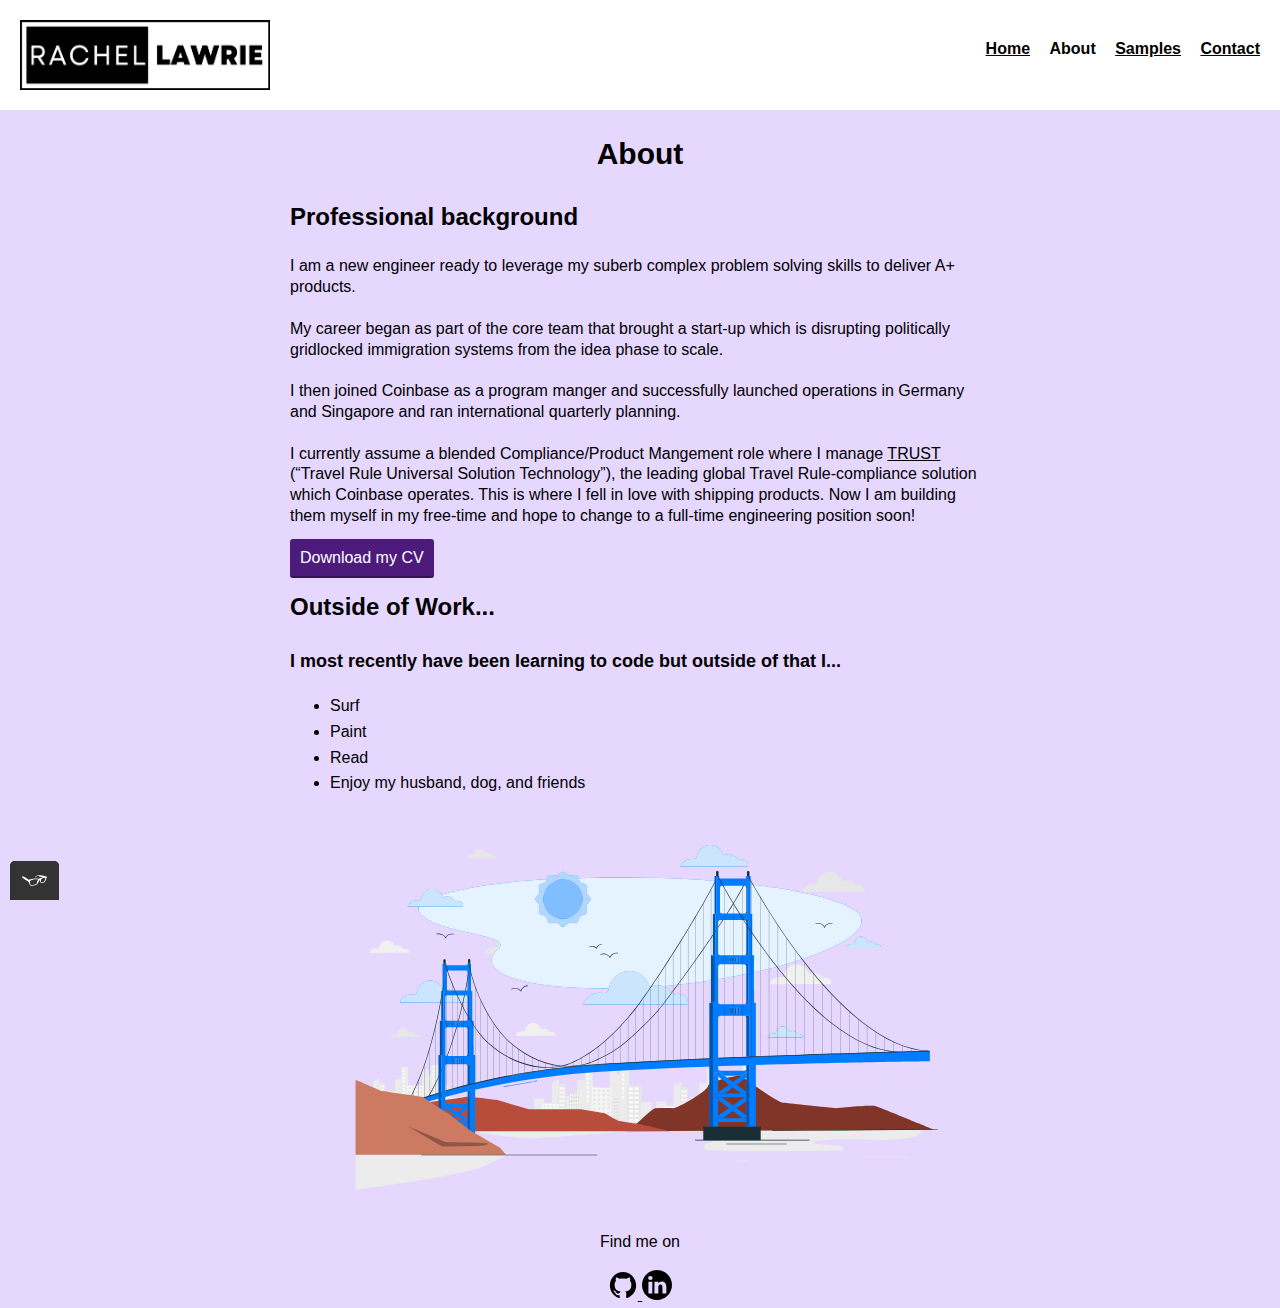
==== commit 5f1b86b8: "got rid of table in about page" ====
--- a/about.html
+++ b/about.html
@@ -70,39 +70,7 @@
           <a href="https://www.coinbase.com/travelrule">TRUST</a> (“Travel Rule Universal Solution Technology”), the leading global Travel 
           Rule-compliance solution which Coinbase operates. This is where I fell in love with shipping products. Now I am building them myself in my free-time and hope
           to change to a full-time engineering position soon!<br/>
-        
-        </p>
-        <table class="professionalbackground__item">
-          <thead>
-            <tr>
-              <th>Skills</th>
-              <th>Years of Experience</th>
-              <th>Level of Expertise</th>
-            </tr>
-          </thead>
-          <trbody>
-            <tr>
-              <td>Ruby and Python</td>
-              <td>1</td>
-              <td>Beginner (but very enthusiastic!)</td>
-            </tr>
-            <tr>
-              <td>HTML, CSS, Javascript</td>
-              <td>1</td>
-              <td>Beginner (but very enthusiastic!)</td>
-            </tr>
-            <tr>
-              <td>Product and Program Management</td>
-              <td>5</td>
-              <td>Expert</td>
-            </tr>
-            <tr>
-              <td>Political Advocacy and Compliance</td>
-              <td>4</td>
-              <td>Intermediate</td>
-            </tr>
-          </trbody>
-        </table>
+
         <br />
 
         <a href="" class="button" download>Download my CV</a>
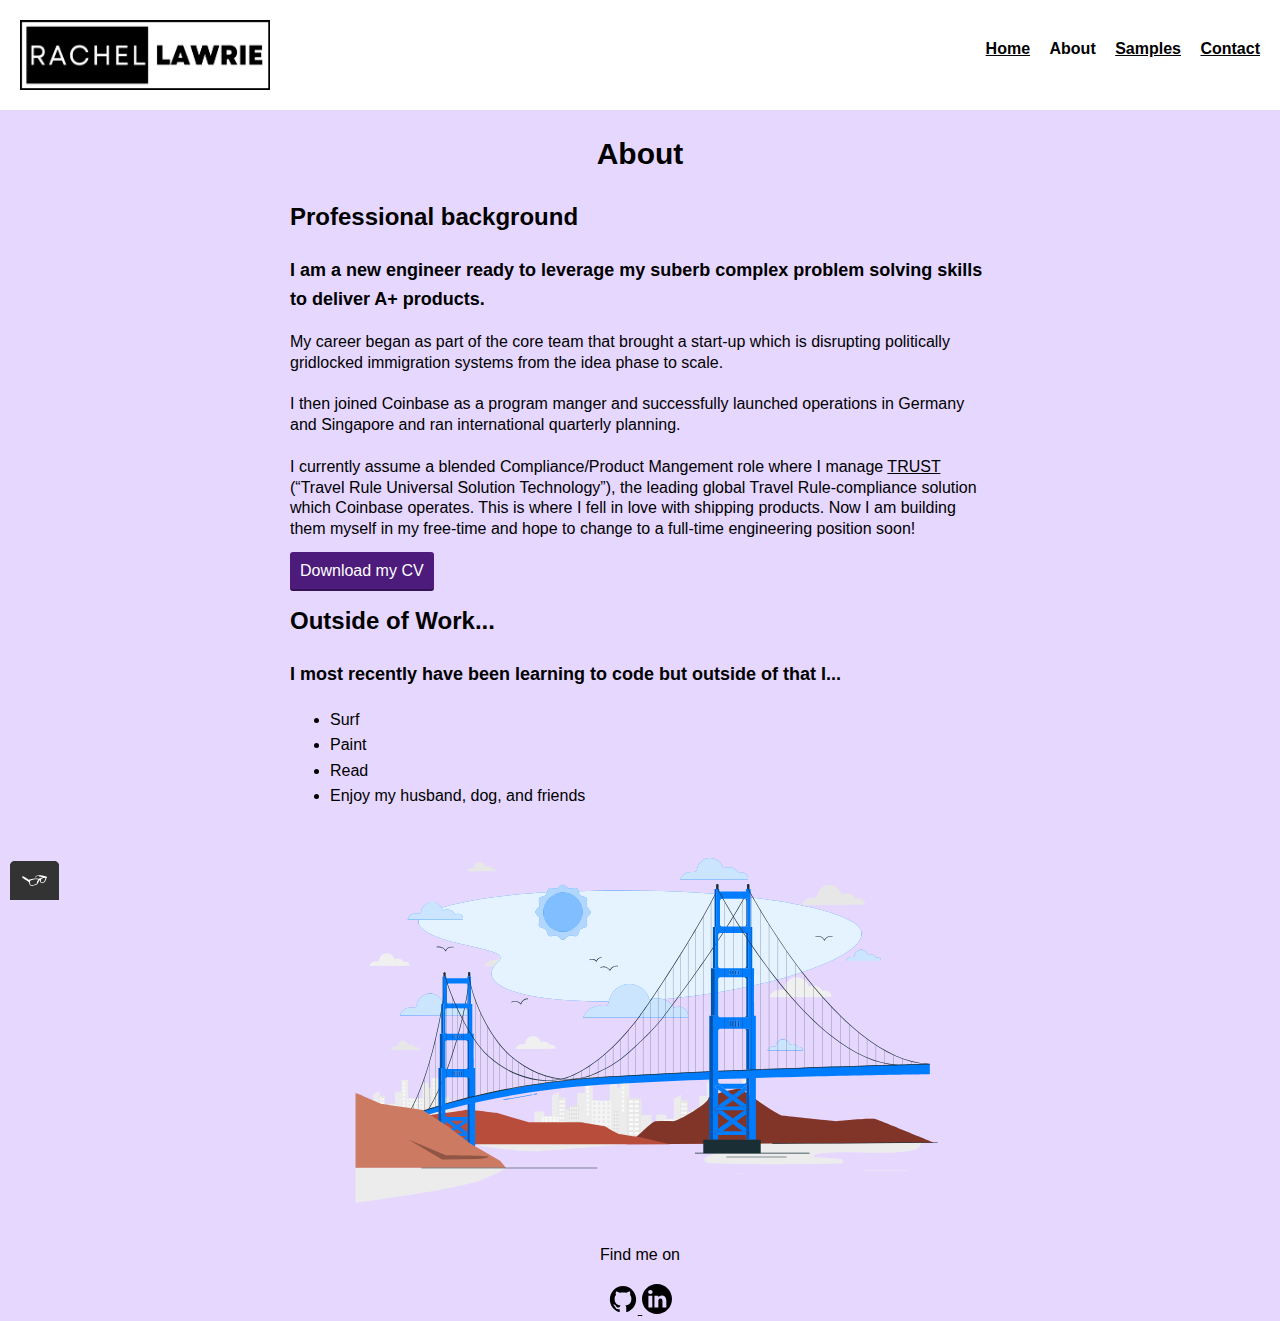
==== commit 5f0ce24f: "Updated content," ====
--- a/about.html
+++ b/about.html
@@ -10,7 +10,7 @@
     <title>About Rachel Lawrie</title>
     <link rel="shortcut icon" href="img/favicon-16x16.png" />
     <link rel="stylesheet" type="text/css" href="css/normalize.css" />
-    <link rel="stylesheet" type="text/css" href="css/style.css" />
+    <link rel="stylesheet" type="text/css" href="css/style.production.css" />
   </head>
 
   <body>
@@ -59,15 +59,14 @@
         <script src="js/tota11y.min.js"></script>
 
         <h2>Professional background</h2>
+        <h3>I am a new engineer ready to leverage my suberb complex problem solving skills to deliver A+ products.</h3>
         <p class="professionalbackground__item">
-          I am a new engineer ready to leverage my suberb complex problem solving skills to deliver A+ products.<br/>
-          <br/> 
           My career began as part of the core team that brought a start-up which is disrupting politically gridlocked immigration systems from the idea phase to scale.<br/>
           <br/>
           I then joined Coinbase as a program manger and successfully launched operations in Germany and Singapore and ran international quarterly planning.<br/>
           <br/>
           I currently assume a blended Compliance/Product Mangement role where I manage 
-          <a href="https://www.coinbase.com/travelrule">TRUST</a> (“Travel Rule Universal Solution Technology”), the leading global Travel 
+          <a href="https://www.coinbase.com/travelrule" target="blank">TRUST</a> (“Travel Rule Universal Solution Technology”), the leading global Travel 
           Rule-compliance solution which Coinbase operates. This is where I fell in love with shipping products. Now I am building them myself in my free-time and hope
           to change to a full-time engineering position soon!<br/>
 
--- a/css/style.production.css
+++ b/css/style.production.css
@@ -0,0 +1,339 @@
+/*background color #e6d7ff*/
+/*primary color #4d1b7b*/
+/*supporting color #363b74*/
+
+/*page layout*/
+* {
+  box-sizing: border-box;
+}
+
+/*header format*/
+.page-header {
+  display: flex;
+  width: 100%;
+  padding: 20px;
+}
+
+.page-header__item {
+  flex: 0 1 200px;
+}
+/*^this doesn't seem to be working... rather than nav bar shrinking it wraps*/
+
+.navigation-list {
+  list-style-type: none;
+}
+
+.navigation-list li {
+  display: inline-block;
+  margin-left: 15px;
+}
+
+.page-header__item:last-child {
+  flex-grow: 1;
+  text-align: right;
+}
+
+/* clears the float components from the footer */
+.page-footer {
+  clear: both;
+  display: flex;
+  flex-direction: column;
+  text-align: center;
+}
+
+/*home page format*/
+/* body format */
+.profile {
+  max-width: 700px;
+  margin: 0 auto;
+  /*may need to revisit max width so works better on mobile device??*/
+}
+
+.profile__portrait {
+  float: left;
+  width: 250px;
+  margin-right: 40px;
+  border-radius: 25%;
+}
+
+/*about page format*/
+/* body format */
+.About_info {
+  max-width: 700px;
+  margin: 0 auto;
+}
+
+#about.title {
+  text-align: center; /*this isn't working*/
+}
+/*picture container size*/
+.about-image-container {
+  max-width: 700px;
+  height: 401px;
+  margin: 0 auto;
+  vertical-align: top;
+  padding: 0;
+}
+
+.about-image-container > svg {
+  width: 100%;
+  height: 401px;
+  display: block;
+}
+
+.trust-link {
+}
+
+/*samples page format*/
+/*create grid*/
+.page-title {
+  width: 100%;
+  text-align: center;
+}
+
+.grid {
+  width: 100%; /*ensures columns take up whole container*/
+  max-width: 900px; /*trying to make max width container so never more than 3 columns*/
+  display: grid;
+  grid-template-columns: 1fr 1fr 1fr; /*I feel like I need to remove this to have them wrap on smaller screens but can't figure out
+            how to get the 3 columns on bigger screens without this*/
+  grid-gap: 20px;
+  margin: 0 auto;
+  text-align: center;
+  /*this margin piece is not centering the grid....*/
+}
+
+.grid__item {
+  padding: 15px;
+  min-width: 300px; /*trying to make sure does not shrink below 300px on small screens*/
+  max-width: 300px; /*trying to make sure does not get bigger than 300px on big screens*/
+}
+
+.grid__item-portfolio-pic {
+  width: 200px;
+  height: 200px;
+}
+
+/*contact page format*/
+.Contact_info {
+  max-width: 700px;
+  margin: 10px auto;
+  background-color: var(--primary-color);
+  color: white;
+  border-radius: 5%;
+  padding: 15px;
+  box-shadow: 10px 10px 5px #c6a4ff;
+  text-align: center;
+
+  /*how do I get text to align left but have the div container centered in middle of page? And I want width of container to fit the content*/
+}
+
+.Contact_info__text {
+  text-align: center;
+}
+
+.Contact_info__h1 {
+  margin: 0 auto;
+}
+
+.call-to-action {
+  font-weight: var(--boldfont);
+}
+/*back ground colors*/
+:root {
+  --primary-color: #4d1b7b;
+  --secondary-color: #363b74;
+  --background-color: #e6d7ff;
+}
+
+body {
+  background-color: var(--background-color);
+} /*lilac*/
+header {
+  background-color: white;
+}
+footer {
+  background-color: var(--background-color);
+}
+
+/*Samples page grid colors*/
+.grid__item {
+  background-color: var(--primary-color);
+}
+
+/*font type and line height*/
+:root {
+  --boldfont: 700;
+  --standardfontweight: 300;
+}
+
+body {
+  font-family: "Roboto-mono", sans-serif;
+  font-weight: var(--standardfontweight);
+  font-size: 16px;
+  line-height: 1.6;
+}
+
+.engineering-text {
+  color: darkgoldenrod;
+  background-color: #222222;
+}
+
+.page-header {
+  font-weight: var(--boldfont);
+}
+
+.professionalbackground__item {
+  line-height: 1.3;
+}
+
+#contact-form {
+  line-height: 3;
+}
+
+h1 {
+  font-size: 30px;
+  font-weight: 700;
+}
+h2 {
+  font-size: 24px;
+  font-weight: 700;
+}
+h3 {
+  font-size: 18px;
+  font-weight: 700;
+}
+
+/*font colors*/
+a {
+  color: #000;
+}
+a:visited {
+  color: var(--secondary-color);
+}
+a:hover,
+a:focus {
+  /* No underlining when hovering over a link */
+  text-decoration: none;
+}
+a:active {
+  color: #000;
+}
+
+.grid {
+  color: white;
+}
+
+.grid__item {
+  color: white;
+}
+
+.grid__item-link {
+  color: white;
+}
+
+.grid__item-link:visited {
+  color: white;
+}
+
+.grid__item-link:active {
+  color: white;
+}
+
+/*button types*/
+button,
+.button {
+  /* overwrites browser defaults and resets the border */
+  border: none;
+  /* takes the font from the outer container */
+  font-family: inherit;
+  /* styles the background color, font color, and text decoration (underline, etc.) of the button */
+  background-color: #4d1b7b;
+  color: white;
+  text-decoration: none;
+  /*adds spacing to the button (this will be discussed more in-depth later) */
+  padding: 10px;
+  border-radius: 3px;
+  /* gives the button a bottom border with a width of 2px, a type of solid, and a color in RGBA format */
+  border-bottom: 2px solid rgba(0, 0, 0, 0.3);
+  transition-duration: 0.2s;
+  transition-property: opacity;
+}
+
+button:visited,
+.button:visited {
+  color: white;
+}
+
+button:hover,
+button:focus,
+.button:hover,
+.button:focus {
+  /* lets the mouse appear as a hand when hovering over the button */
+  cursor: pointer;
+  /* reduces the opacity of the button to 80% */
+  opacity: 0.8;
+}
+
+.form-submit-button {
+  border: none;
+  /* takes the font from the outer container */
+  font-family: inherit;
+  /* styles the background color, font color, and text decoration (underline, etc.) of the button */
+  background-color: white;
+  color: var(--primary-color);
+  text-decoration: none;
+  /*adds spacing to the button (this will be discussed more in-depth later) */
+  padding: 10px;
+  border-radius: 3px;
+  /* gives the button a bottom border with a width of 2px, a type of solid, and a color in RGBA format */
+  border-bottom: 2px solid rgba(0, 0, 0, 0.3);
+}
+
+.form-submit-button:hover,
+.form-submit-button:focus {
+  /* lets the mouse appear as a hand when hovering over the button */
+  cursor: pointer;
+  /* reduces the opacity of the button to 80% */
+  opacity: 0.8;
+}
+
+/* link behavior */
+.navigation-list__item--active {
+  text-decoration: none;
+}
+
+/* animation */
+@keyframes sun-move {
+  from {
+    transform: translate(0, 0px);
+  }
+  to {
+    transform: translate(0, -50px);
+  }
+}
+.sun1 {
+  animation: 4s sun-move infinite alternate linear;
+}
+
+/*responsive on small screens*/
+
+/*samples page*/
+@media all and (max-width: 750px) {
+  .grid {
+    grid-gap: 10px;
+  }
+  h1 {
+    font-size: 22px;
+  }
+}
+@media all and (max-width: 500px) {
+  .grid {
+    grid-template-columns: 1fr;
+  }
+}
+@media all and (min-width: 500px) and (max-width: 750px) {
+  .grid {
+    grid-template-columns: 1fr 1fr;
+  }
+}
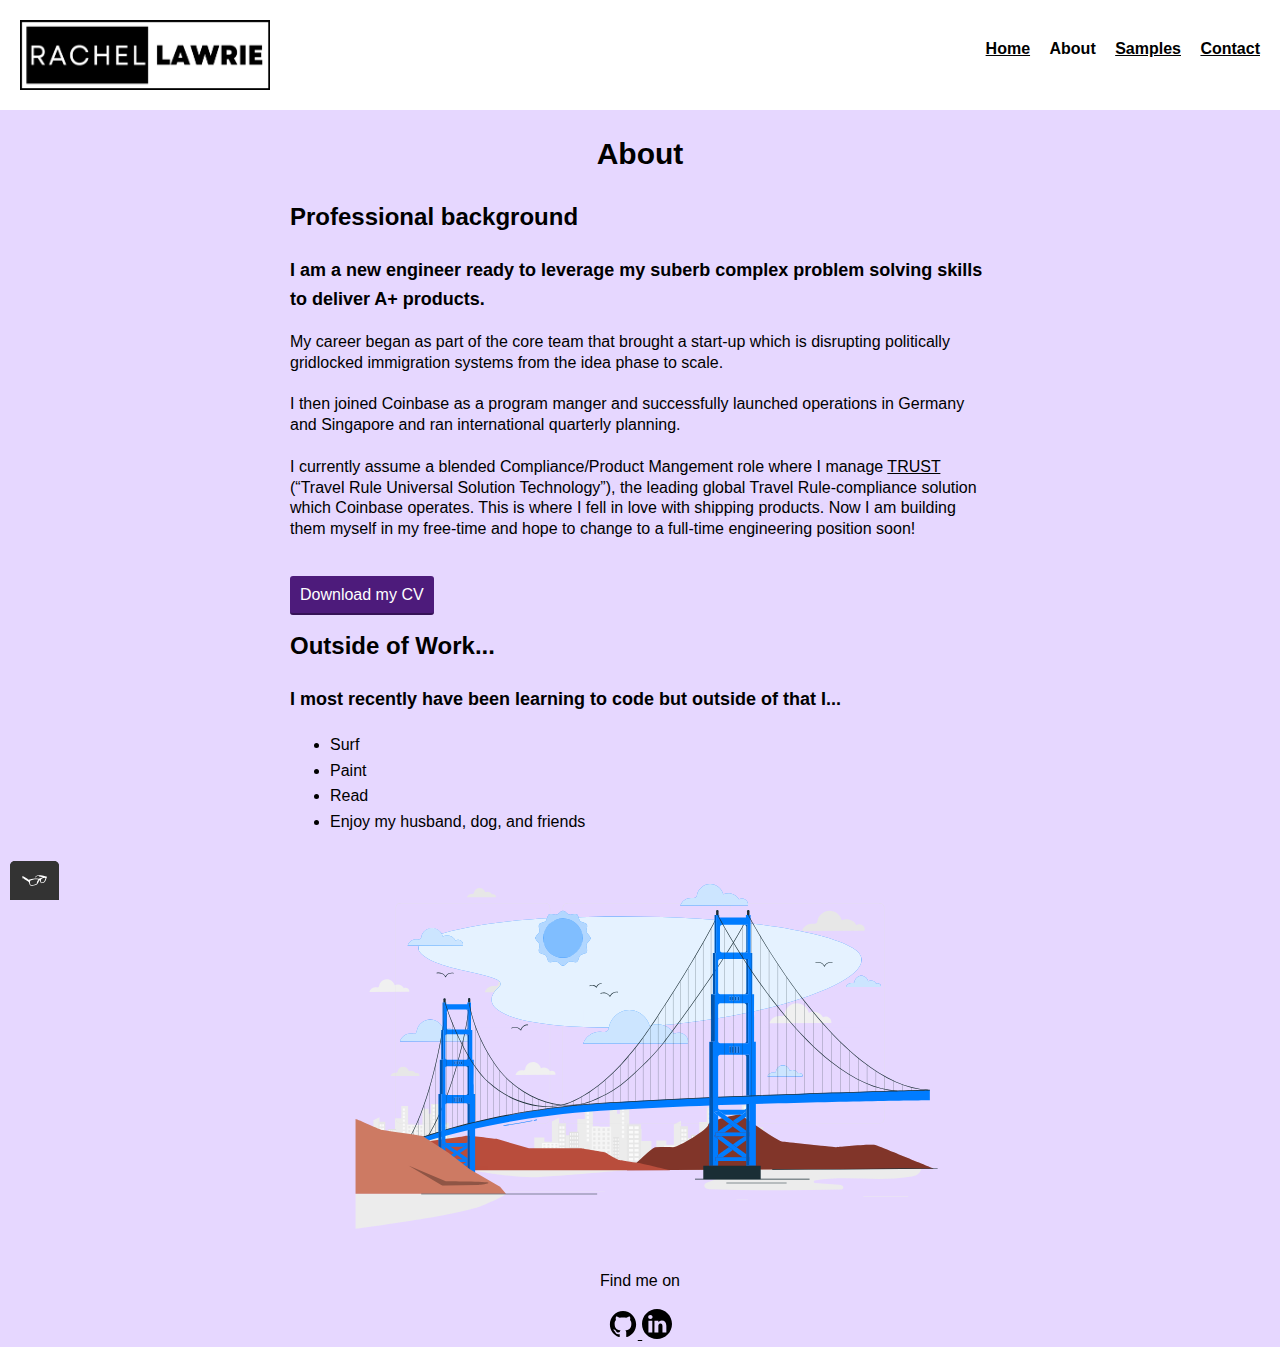
==== commit ada09c93: "Adjusted small screen view" ====
--- a/about.html
+++ b/about.html
@@ -59,16 +59,28 @@
         <script src="js/tota11y.min.js"></script>
 
         <h2>Professional background</h2>
-        <h3>I am a new engineer ready to leverage my suberb complex problem solving skills to deliver A+ products.</h3>
+        <h3>
+          I am a new engineer ready to leverage my suberb complex problem
+          solving skills to deliver A+ products.
+        </h3>
         <p class="professionalbackground__item">
-          My career began as part of the core team that brought a start-up which is disrupting politically gridlocked immigration systems from the idea phase to scale.<br/>
-          <br/>
-          I then joined Coinbase as a program manger and successfully launched operations in Germany and Singapore and ran international quarterly planning.<br/>
-          <br/>
-          I currently assume a blended Compliance/Product Mangement role where I manage 
-          <a href="https://www.coinbase.com/travelrule" target="blank">TRUST</a> (“Travel Rule Universal Solution Technology”), the leading global Travel 
-          Rule-compliance solution which Coinbase operates. This is where I fell in love with shipping products. Now I am building them myself in my free-time and hope
-          to change to a full-time engineering position soon!<br/>
+          My career began as part of the core team that brought a start-up which
+          is disrupting politically gridlocked immigration systems from the idea
+          phase to scale.<br />
+          <br />
+          I then joined Coinbase as a program manger and successfully launched
+          operations in Germany and Singapore and ran international quarterly
+          planning.<br />
+          <br />
+          I currently assume a blended Compliance/Product Mangement role where I
+          manage
+          <a href="https://www.coinbase.com/travelrule" target="blank">TRUST</a>
+          (“Travel Rule Universal Solution Technology”), the leading global
+          Travel Rule-compliance solution which Coinbase operates. This is where
+          I fell in love with shipping products. Now I am building them myself
+          in my free-time and hope to change to a full-time engineering position
+          soon!<br />
+        </p>
 
         <br />
 
@@ -84,7 +96,8 @@
           <li>Read</li>
           <li>Enjoy my husband, dog, and friends</li>
         </ul>
-        <div class="about-image-container">
+      </div>
+      <div class="about-image-container">
         <svg
           xmlns:dc="http://purl.org/dc/elements/1.1/"
           xmlns:cc="http://creativecommons.org/ns#"
--- a/css/style.production.css
+++ b/css/style.production.css
@@ -79,9 +79,6 @@
   width: 100%;
   height: 401px;
   display: block;
-}
-
-.trust-link {
 }
 
 /*samples page format*/
@@ -318,6 +315,20 @@
 
 /*responsive on small screens*/
 
+/*about page*/
+@media all and (max-width: 500px) {
+  .profile {
+    width: 100%;
+    padding: 10px;
+    max-width: 300px;
+    margin: 0 auto;
+  }
+  .profile__portrait {
+    max-width: 200px;
+    float: none;
+  }
+}
+
 /*samples page*/
 @media all and (max-width: 750px) {
   .grid {
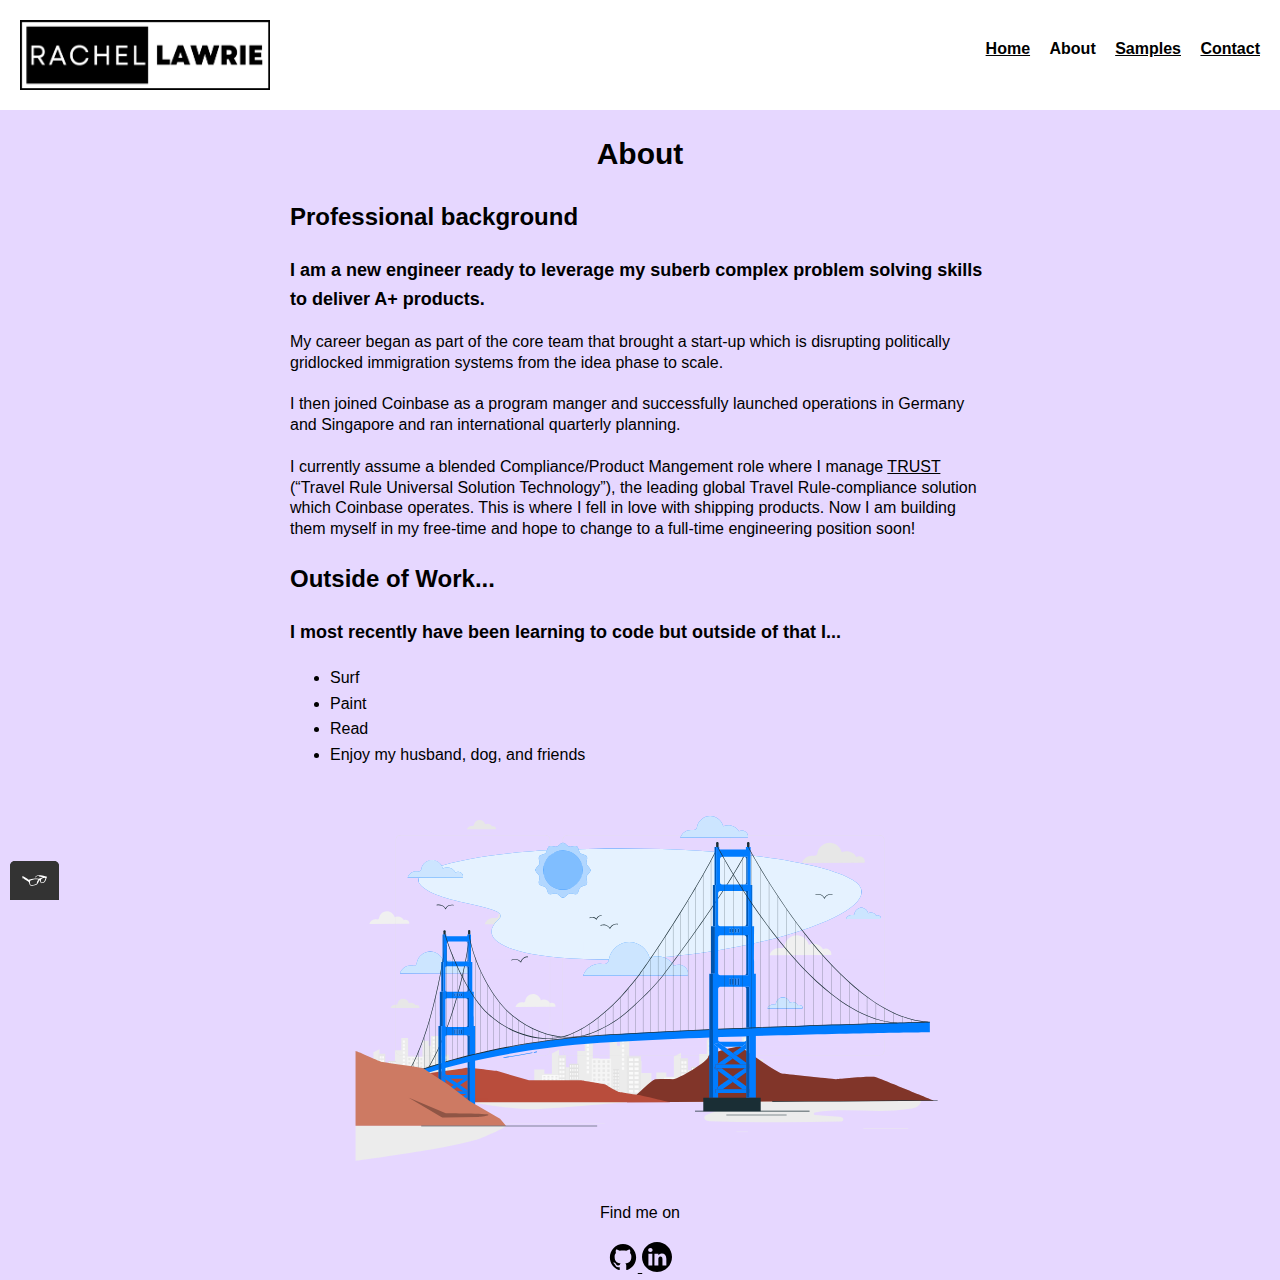
==== commit cea4bd35: "got rid of contact form" ====
--- a/about.html
+++ b/about.html
@@ -1,3 +1,5 @@
+<!-- LATEST CHANGES MADE ON GH-PAGES BRANCH -->
+
 <!DOCTYPE html>
 
 <html>
@@ -81,10 +83,6 @@
           in my free-time and hope to change to a full-time engineering position
           soon!<br />
         </p>
-
-        <br />
-
-        <a href="" class="button" download>Download my CV</a>
 
         <h2>Outside of Work...</h2>
         <h3>
--- a/css/style.production.css
+++ b/css/style.production.css
@@ -106,7 +106,7 @@
   max-width: 300px; /*trying to make sure does not get bigger than 300px on big screens*/
 }
 
-.grid__item-portfolio-pic {
+.grid__item-pic {
   width: 200px;
   height: 200px;
 }
@@ -295,6 +295,11 @@
   opacity: 0.8;
 }
 
+.error-message {
+  color: orange;
+  font-size: 0.8em;
+}
+
 /* link behavior */
 .navigation-list__item--active {
   text-decoration: none;
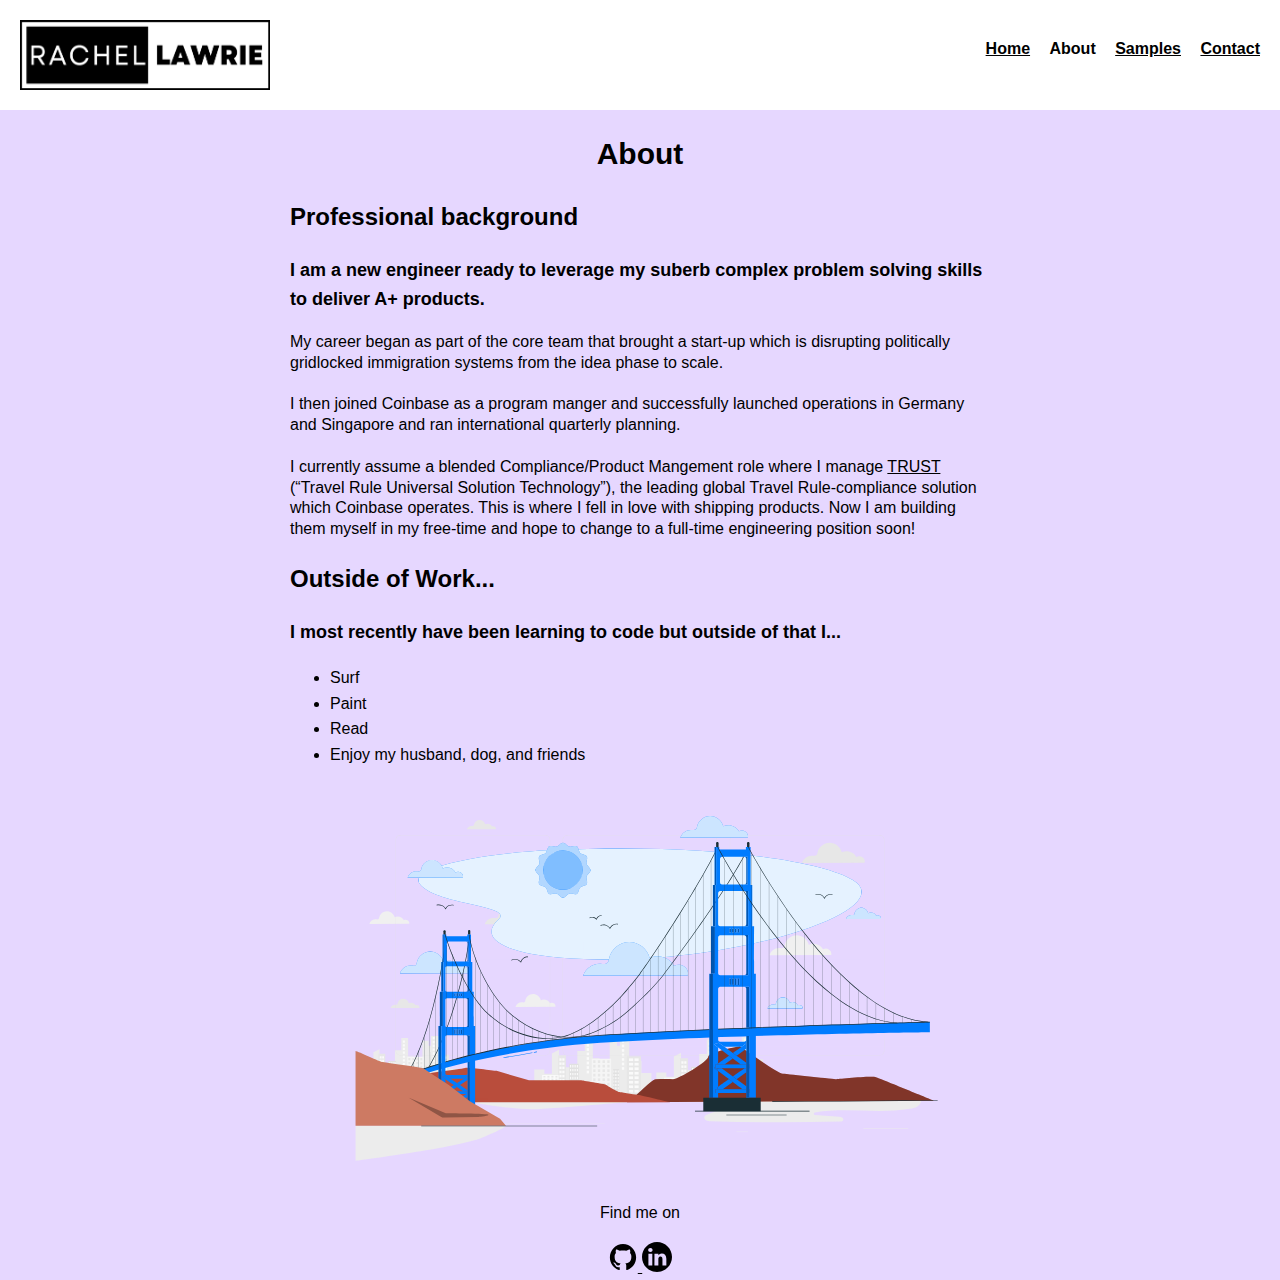
==== commit 40fad761: "Removed totally script" ====
--- a/about.html
+++ b/about.html
@@ -58,8 +58,6 @@
         <h1 id="about.title">About</h1>
       </div>
       <div class="About_info">
-        <script src="js/tota11y.min.js"></script>
-
         <h2>Professional background</h2>
         <h3>
           I am a new engineer ready to leverage my suberb complex problem
